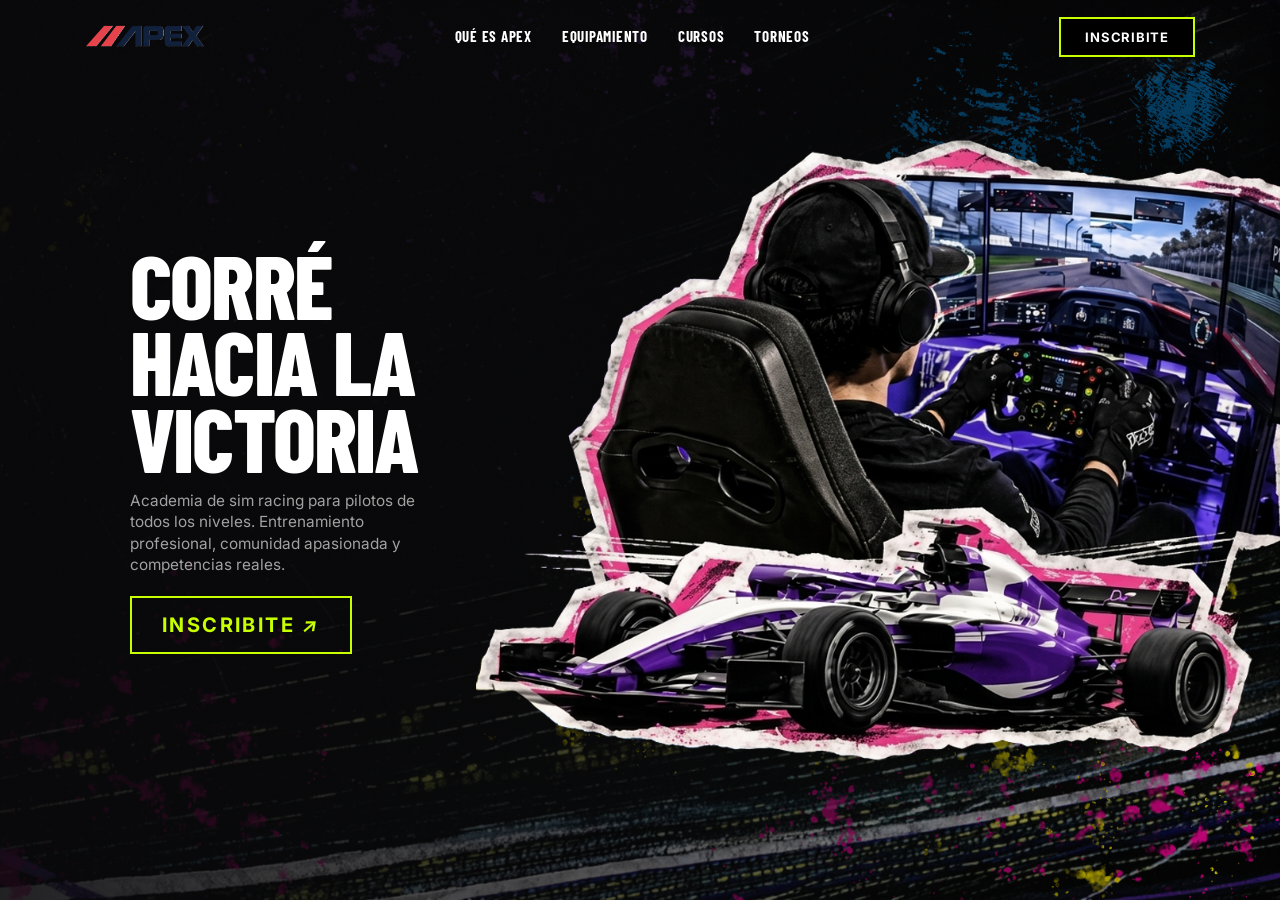
==== index.html @ 8664eaf8 "Update index.html" ====
<!DOCTYPE html>
<html lang="es">
<head>
  <meta charset="UTF-8">
  <meta name="viewport" content="width=device-width, initial-scale=1.0">
  <title>Simracing Academy — Apex</title>
  <link rel="stylesheet" href="styles.css">
  <link rel="preconnect" href="https://fonts.googleapis.com">
  <link rel="preconnect" href="https://fonts.gstatic.com" crossorigin>
  <link href="https://fonts.googleapis.com/css2?family=Anton&family=Barlow+Condensed:wght@800&family=Inter:wght@400;700&display=swap" rel="stylesheet">
  
  <script src="https://cdnjs.cloudflare.com/ajax/libs/gsap/3.12.2/gsap.min.js"></script>
</head>
<body>

  <nav class="navbar">
    <div class="logo"></div>
    <ul class="nav-links">
      <li><a href="#">QUÉ ES APEX</a></li>
      <li><a href="#">EQUIPAMIENTO</a></li>
      <li><a href="#">CURSOS</a></li>
      <li class="dropdown">
        <a href="#">TORNEOS</a>
        <ul class="dropdown-menu">
          <li><a href="#">F3 INTERNACIONAL</a></li>
          <li><a href="#">F3 NACIONAL</a></li>
          <li><a href="#">F3 ACADÉMICO</a></li>
        </ul>
      </li>
    </ul>
    <div class="cta">
      <a href="#">INSCRIBITE</a>
    </div>
  </nav>

  <section class="hero" id="hero-image">
    <div class="hero-bg"></div>
    <div class="hero-overlay"></div>

    <div class="hero-content">
      <div class="hero-text">
        <h1 class="hero-title">
          CORRÉ<br />
          HACIA LA<br />
          <span class="hero-title__accent">VICTORIA</span>
        </h1>

        <p class="hero-body">
          Academia de sim racing para pilotos de todos los niveles.
          Entrenamiento profesional, comunidad apasionada y competencias reales.
        </p>

        <a href="#" class="hero-cta"><b>INSCRIBITE </b><b><i>↗</i></b></a>
      </div>

      <img src="assets/imgfrentehero.png" alt="Piloto Sim Racing" class="hero-image-src">
    </div>
  </section>

  <script src="script.js"></script>
</body>
</html>
---- styles.css ----
/* ============================================================
   VARIABLES GLOBALES Y CONFIGURACIÓN
   ============================================================ */
:root {
  --brand-font: "Anton", sans-serif;
  --title-weight: 400;
  --title-letter: 0.02em;
  --title-size: 18vw; 
  --title-lh: 0.95;

  /* Colores del ecosistema */
  --clr-black: #09090b;
  --clr-white: #ffffff;
  --clr-lime: #C8FF00;
  --clr-lime-dim: rgba(200, 255, 0, 0.18);
  --clr-gray: rgba(255, 255, 255, 0.62);
  --c-swoosh: #111;
}

/* Reset de márgenes */
*, *::before, *::after { 
  box-sizing: border-box; 
  margin: 0; 
  padding: 0; 
}

html, body {
  width: 100%;
  height: 100%;
  background: var(--clr-black);
  color: var(--clr-white);
  font-family: 'Inter', sans-serif;
  overflow-x: hidden;
}
/* ============================================================
   NAVBAR
   ============================================================ */
.navbar {
  position: fixed;
  top: 0;
  width: 100%;
  display: flex;
  align-items: center;
  justify-content: space-between;
  padding: 20px 85px;
  transition: background-color 0.3s ease, padding 0.3s ease;
  background-color: transparent;
  z-index: 1000; 
}

.navbar.scrolled {
  background-color: rgba(9, 9, 11, 0.95);
  backdrop-filter: blur(10px);
  padding: 12px 85px;
  border-bottom: 1px solid rgba(255, 255, 255, 0.1);
}

.logo {
  display: inline-block;
  height: 32px;      
  width: 120px;      
  background-image: url("assets/logo.png"); 
  background-size: contain;    
  background-repeat: no-repeat; 
  background-position: center;    
}

.nav-links {
  list-style: none;
  display: flex;
  gap: 30px;
}

.nav-links a {
  text-decoration: none;
  color: var(--clr-white); /* Corregido: antes negro sobre negro */
  font-weight: 700;
  font-family: 'Barlow Condensed', sans-serif;
  letter-spacing: 0.05em;
  font-size: 15px;
  transition: color 0.3s ease;
}

.nav-links a:hover {
  color: var(--clr-lime);
}

/* ============================================================
   DROPDOWN (Corregido y alineado)
   ============================================================ */

/* 1. Le avisamos al contenedor padre que es el punto de referencia */
.nav-links li.dropdown {
  position: relative;
}

.dropdown-menu {
  display: none;
  position: absolute;
  /* Se despliega justo donde termina el texto del padre */
  top: 100%; 
  /* Lo alineamos al borde izquierdo de la palabra TORNEOS */
  left: 0;   
  background-color: #0f0f12;
  border: 1px solid rgba(255, 255, 255, 0.1);
  list-style: none;
  padding: 10px 0;
  min-width: 170px;
  z-index: 1100;
  
  /* ESPACIO DE SEGURIDAD (Invisible): 
     Agrega un pequeño margen arriba para que el mouse pueda pasar 
     del botón al menú sin que se detecte un "hueco vacío" y se cierre. */
  margin-top: 5px; 
}

/* Evita que se cierre el menú si hay un espacio de pixeles entre el Nav y el Dropdown */
.dropdown-menu::before {
  content: "";
  position: absolute;
  top: -10px;
  left: 0;
  width: 100%;
  height: 10px;
  background: transparent;
}

.dropdown:hover .dropdown-menu {
  display: block;
}

.dropdown-menu li {
  padding: 8px 20px;
  text-align: left; /* Asegura que los textos del submenú se alineen a la izquierda */
}

.dropdown-menu a {
  color: var(--clr-gray);
  font-size: 14px;
  display: block; /* Hace que todo el renglón sea clicleable con el mouse */
  width: 100%;
}

.dropdown-menu a:hover {
  color: var(--clr-lime);
}

/* Botón Inscripción */
.cta a {
  background-color: black;
  color: var(--clr-white);
  padding: 10px 24px;
  border: 2px solid var(--clr-lime);
  text-decoration: none;
  font-weight: 700;
  font-size: 13px;
  letter-spacing: 0.06em;
  transition: background-color 0.3s, color 0.3s;
}

.cta a:hover {
  background-color: var(--clr-lime);
  color: #000;
  box-shadow: 0 0 15px var(--clr-lime);
}

/* ============================================================
   HERO SECTION
   ============================================================ */
.hero {
  position: relative;
  min-height: 100vh;
  display: flex;
  align-items: center;
  overflow: hidden;
  z-index: 10;
}

.hero-bg {
  position: absolute;
  inset: 0;
  z-index: 0;
  background-image: url("assets/fondoheroconhueco.png");
  background-size: cover;          
  background-position: center right; 
}

.hero-overlay {
  position: absolute;
  inset: 0;
  z-index: 1;
  background: linear-gradient(
    100deg,
    rgba(9, 9, 11, 0.95) 0%,    
    rgba(9, 9, 11, 0.70) 50%,   
    rgba(9, 9, 11, 0.20) 100%   
  );
}

.hero-content {
  position: relative;
  z-index: 2;
  width: 100%;
  max-width: 1440px;
  margin: 0 auto;
  padding: 0 130px;
  display: flex;          
  align-items: center;   
  justify-content: space-between; 
  gap: 50px;
}

.hero-text {
  flex: 1;
  max-width: 680px; 
}

.hero-title {
  font-family: 'Barlow Condensed', sans-serif;
  font-weight: 800;
  font-size: clamp(55px, 7vw, 150px);
  line-height: 0.85;       
  letter-spacing: -0.02em; 
  text-transform: uppercase;
  color: var(--clr-white);
  margin-bottom: 15px;
}

.hero-body {
  font-size: clamp(15px, 1.2vw, 18px);
  font-weight: 400;
  line-height: 1.4;
  color: var(--clr-gray);
  max-width: 480px;
  margin-bottom: 20px;
}

.hero-cta {
  display: inline-block;
  background: transparent;
  color: var(--clr-lime);
  border: 2px solid var(--clr-lime);
  font-size: 20px;
  font-weight: 700;
  letter-spacing: 0.12em;
  text-transform: uppercase;
  text-decoration: none;
  padding: 15px 30px;
  transition: all 0.25s ease;
}

.hero-cta:hover {
  background: var(--clr-lime);
  color: #09090b;
  transform: translateY(-2px);
  box-shadow: 0 0 20px rgba(200, 255, 0, 0.4);
}

.hero-image-src {
  width: 900px;
  max-width: 100%;
  height: auto;     
  object-fit: contain;
  flex-shrink: 0;
}

/* Responsivo rápido */
@media (max-width: 992px) {
  .hero-content {
    flex-direction: column;
    text-align: center;
    padding: 120px 40px 60px 40px;
  }
  .hero-image-src {
    max-width: 80%;
    width: 400px;
  }
  .hero-body {
    margin: 0 auto 40px auto;
  }
  .navbar {
    padding: 20px 40px;
  }
  .navbar.scrolled {
    padding: 12px 40px;
  }
}
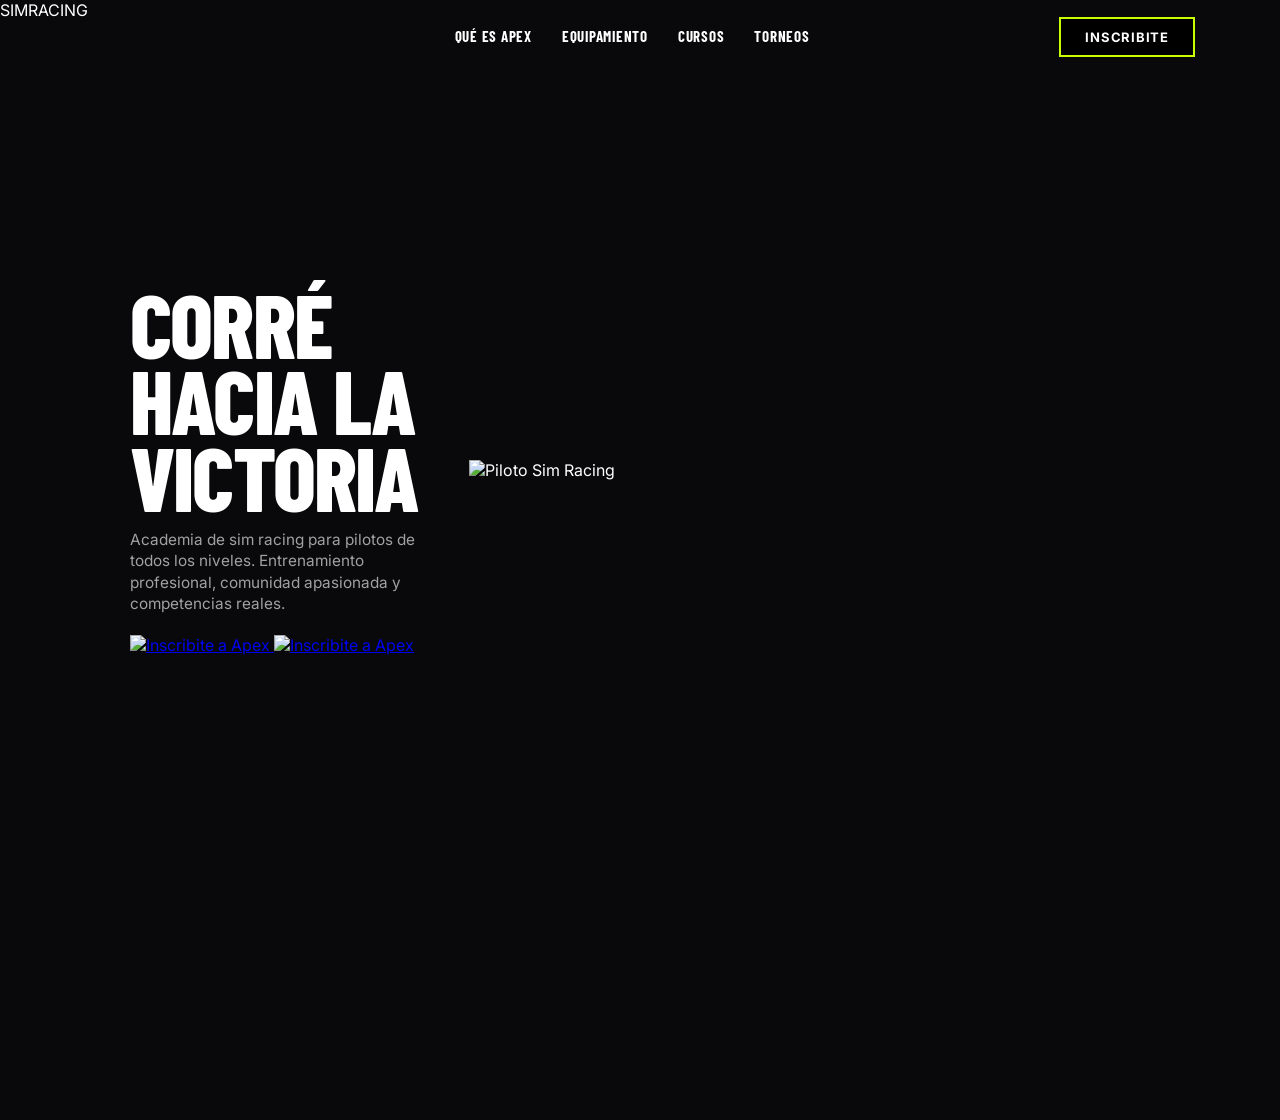
==== commit a456f850: "Update index.html secciones: - hero - about: quiénes somos - frase separador - mapa de simulador" ====
--- a/index.html
+++ b/index.html
@@ -12,6 +12,11 @@
   <script src="https://cdnjs.cloudflare.com/ajax/libs/gsap/3.12.2/gsap.min.js"></script>
 </head>
 <body>
+
+  <div id="transition-mask">
+    <div id="mask-title">SIMRACING</div>
+    <div class="mask-swoosh"></div>
+  </div>
 
   <nav class="navbar">
     <div class="logo"></div>
@@ -39,23 +44,99 @@
 
     <div class="hero-content">
       <div class="hero-text">
-        <h1 class="hero-title">
-          CORRÉ<br />
-          HACIA LA<br />
-          <span class="hero-title__accent">VICTORIA</span>
-        </h1>
+  <h1 class="hero-title">
+    CORRÉ<br />
+    HACIA LA<br />
+    <span class="hero-title__accent">VICTORIA</span>
+  </h1>
 
-        <p class="hero-body">
-          Academia de sim racing para pilotos de todos los niveles.
-          Entrenamiento profesional, comunidad apasionada y competencias reales.
-        </p>
+  <p class="hero-body">
+    Academia de sim racing para pilotos de todos los niveles.
+    Entrenamiento profesional, comunidad apasionada y competencias reales.
+  </p>
 
-        <a href="#" class="hero-cta"><b>INSCRIBITE </b><b><i>↗</i></b></a>
+  <a href="#" class="hero-cta-imagen">
+    <img src="assets/boton1.png" alt="Inscribite a Apex" class="img-base">
+    <img src="assets/botonhover1.png" alt="Inscribite a Apex" class="img-hover">
+  </a>
+</div>
+
+      <img src="assets/figurahero1.png" alt="Piloto Sim Racing" class="hero-image-src">
+    </div>
+  </section>
+
+<section class="about" id="quienes-somos">
+    <div class="about-bg"></div>
+    
+    <div class="about-content">
+      <img src="assets/img2daseccion.png" alt="¿Quiénes Somos? - Almeida Racing" class="about-image">
+    </div>
+  </section>
+
+<section class="phrase-separator">
+    <div class="separator-bg"></div>
+    
+    <div class="separator-content">
+      <h2 class="separator-text">
+        DEJÁ TODO EN PISTA.<br />
+        CONVERTITE EN <span id="changing-word" class="word-accent">PROFESIONAL</span>
+      </h2>
+    </div>
+  </section>
+
+
+<section class="simulator-map" id="mapa-simulador">
+    <div class="map-container">
+      <img src="assets/bg4sintexto.png" alt="Fondo Simuladores Pro" class="map-bg">
+
+      <div class="map-panel-left">
+        <div class="map-features">
+          
+          <div class="feature-item" id="feature-1">
+            <img src="assets/boton1seccion4.png" alt="Pantalla Oled" class="img-neutral">
+            <img src="assets/botonblanco1seccion4.png" alt="Pantalla Oled Activo" class="img-active">
+          </div>
+
+          <div class="feature-item" id="feature-2">
+            <img src="assets/boton2seccion4.png" alt="Asiento reclinable" class="img-neutral">
+            <img src="assets/botonblanco2seccion4.png" alt="Asiento reclinable Activo" class="img-active">
+          </div>
+
+          <div class="feature-item" id="feature-3">
+            <img src="assets/boton3seccion4.png" alt="Manubrio customizable" class="img-neutral">
+            <img src="assets/botonblanco3seccion4.png" alt="Manubrio customizable Activo" class="img-active">
+          </div>
+
+          <div class="feature-item" id="feature-4">
+            <img src="assets/boton4seccion4.png" alt="Simulador de movimiento" class="img-neutral">
+            <img src="assets/botonblanco4seccion4.png" alt="Simulador de movimiento Activo" class="img-active">
+          </div>
+
+        </div>
       </div>
 
-      <img src="assets/imgfrentehero.png" alt="Piloto Sim Racing" class="hero-image-src">
+      <div class="map-panel-right">
+        
+        <button class="circle-trigger" data-target="1" style="top: 25%; left: 60.5%;">
+          <img src="assets/botonhover1seccion4.png" alt="Punto de interés Pantalla">
+        </button>
+
+        <button class="circle-trigger" data-target="2" style="top: 60%; left: 86.5%;">
+          <img src="assets/botonhover2seccion4.png" alt="Punto de interés Asiento">
+        </button>
+
+        <button class="circle-trigger" data-target="3" style="top: 37%; left: 72.5%;">
+          <img src="assets/botonhover3seccion4.png" alt="Punto de interés Manubrio">
+        </button>
+
+        <button class="circle-trigger" data-target="4" style="top: 65%; left: 60.5%;">
+          <img src="assets/botonhover4seccion4.png" alt="Punto de interés Movimiento">
+        </button>
+
+      </div>
     </div>
   </section>
+
 
   <script src="script.js"></script>
 </body>
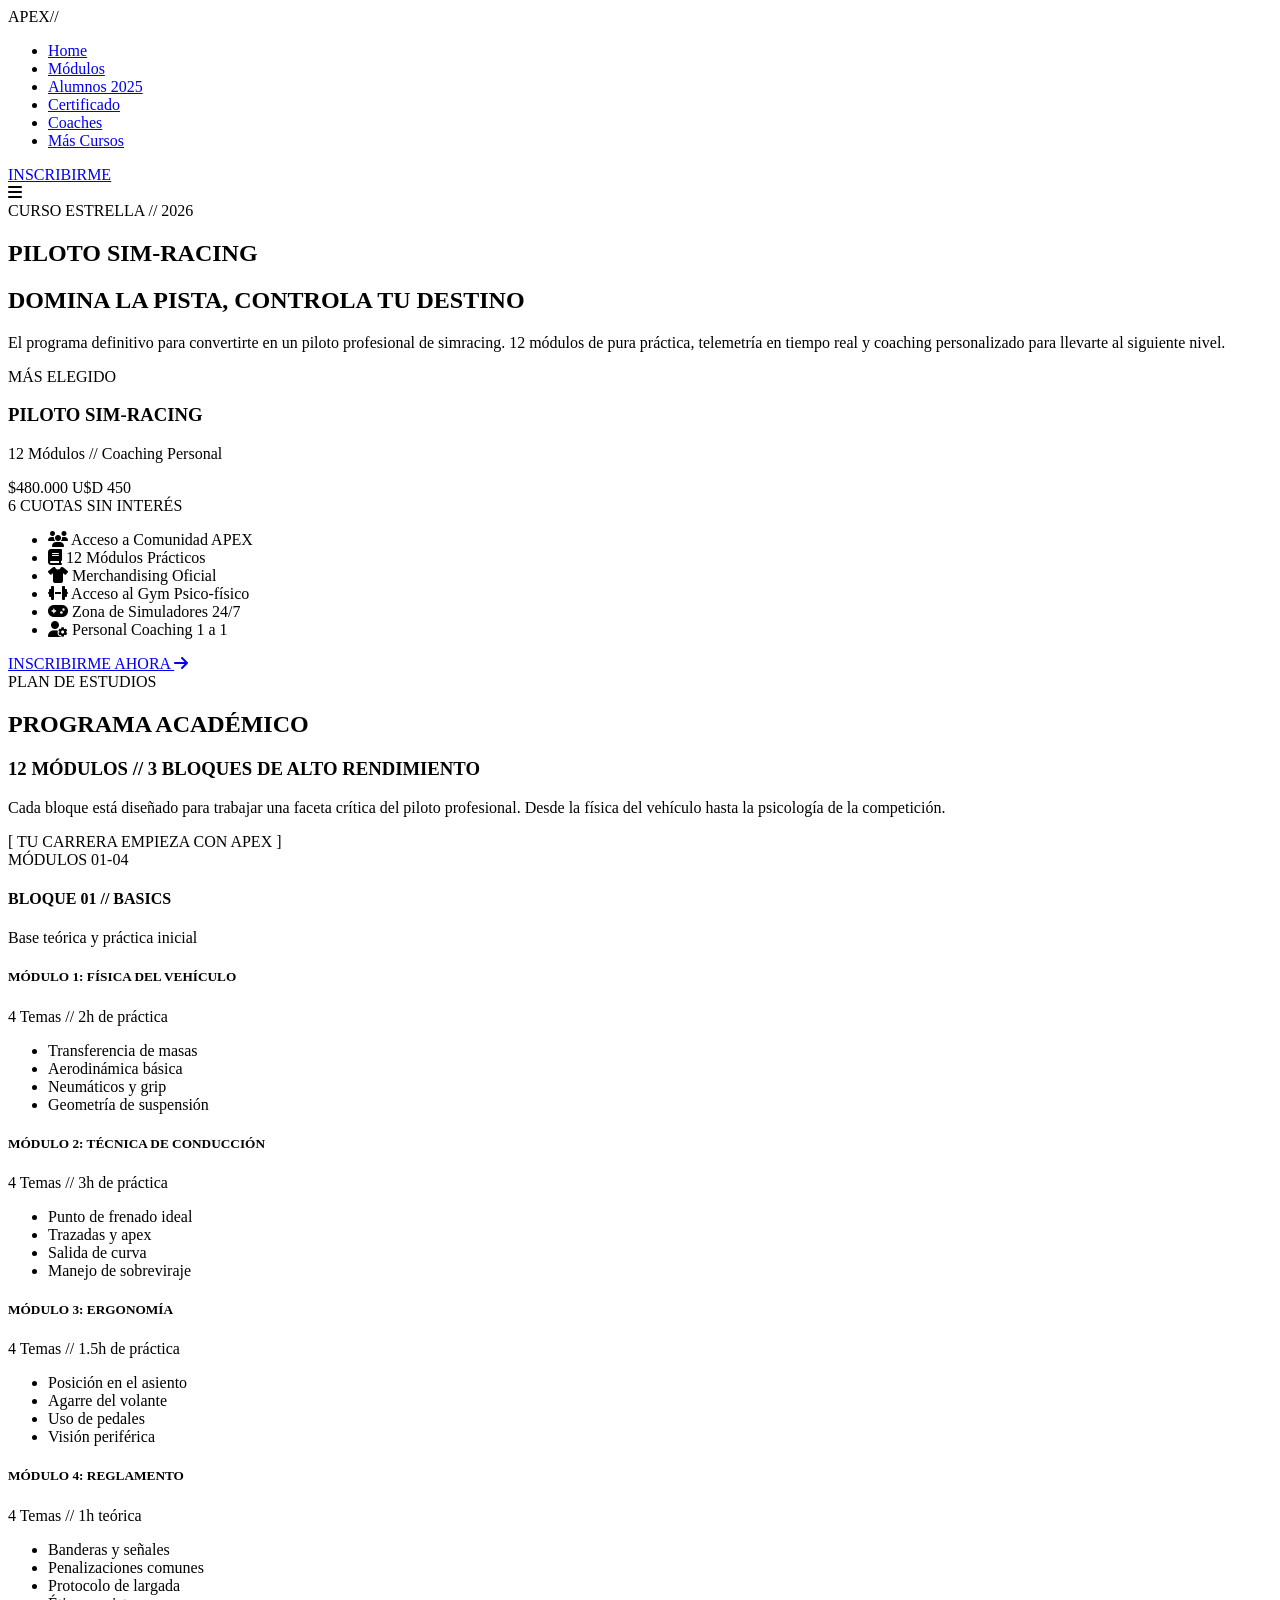
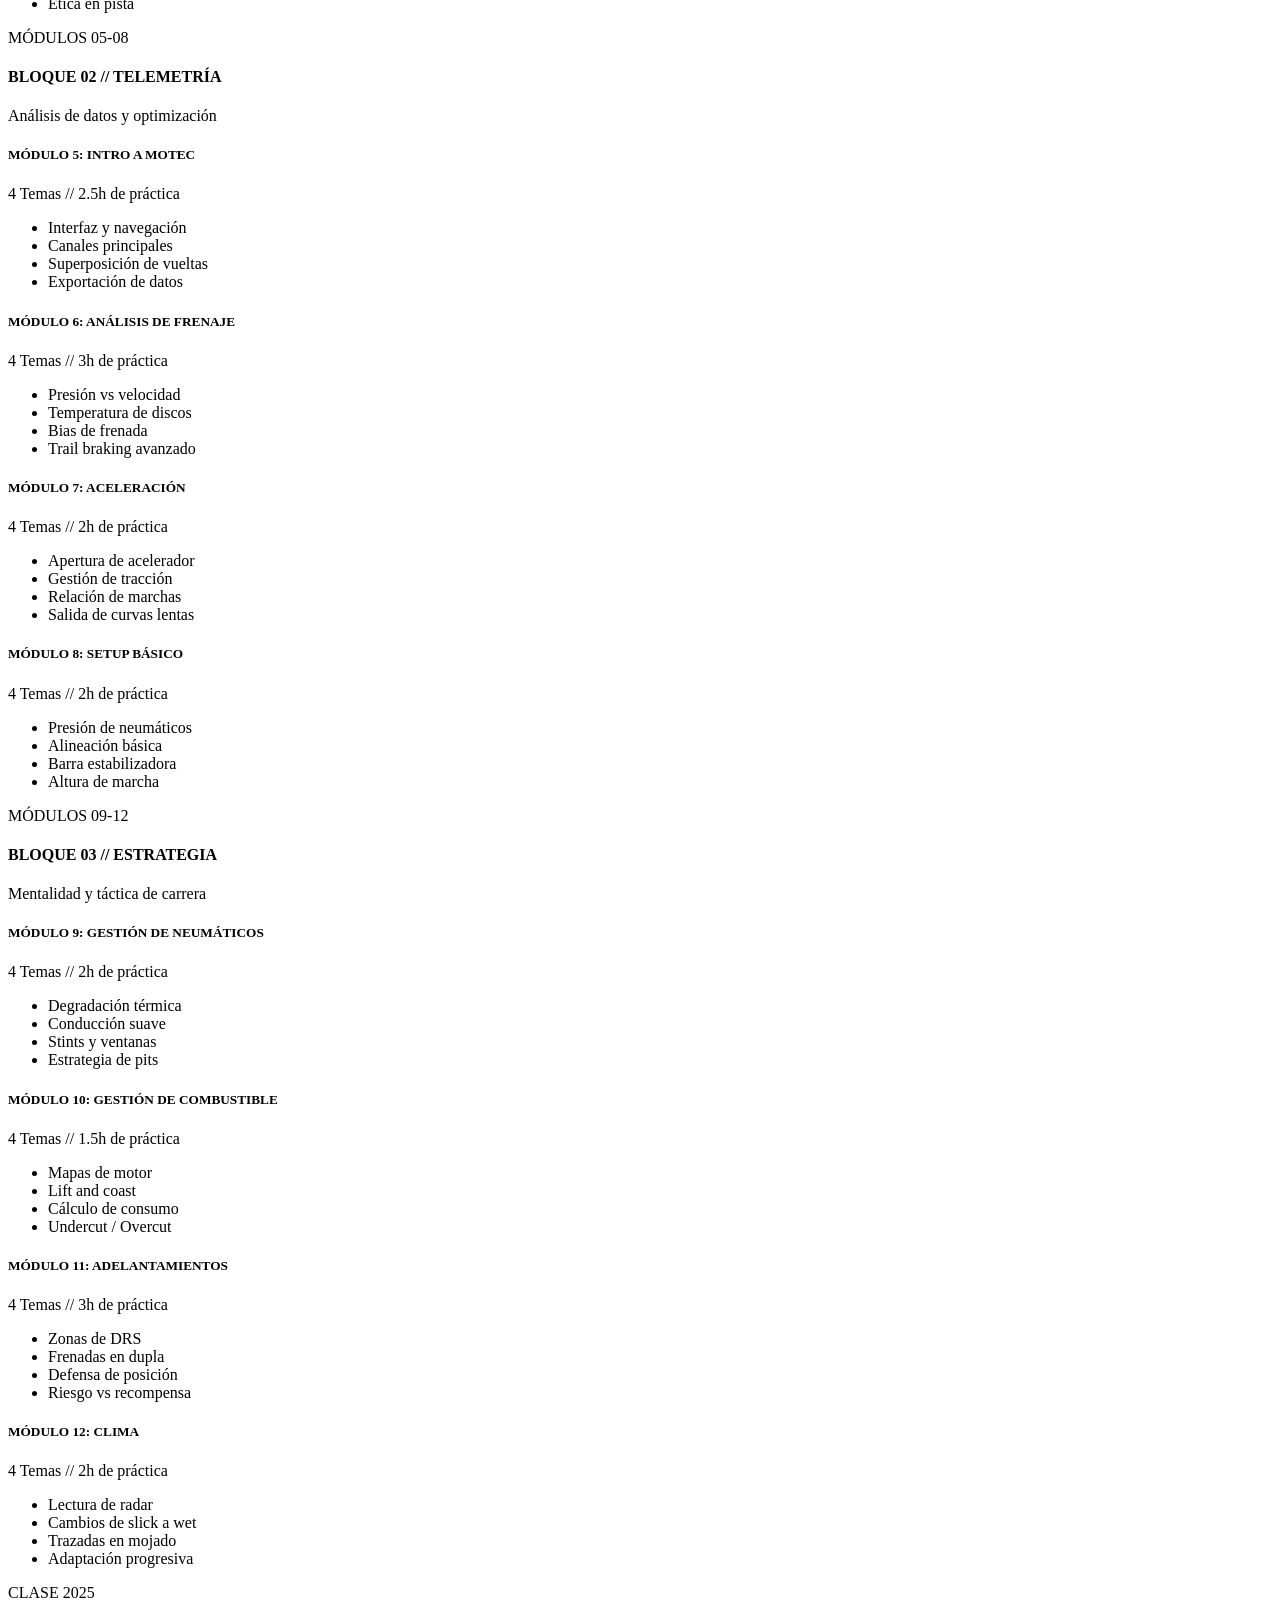
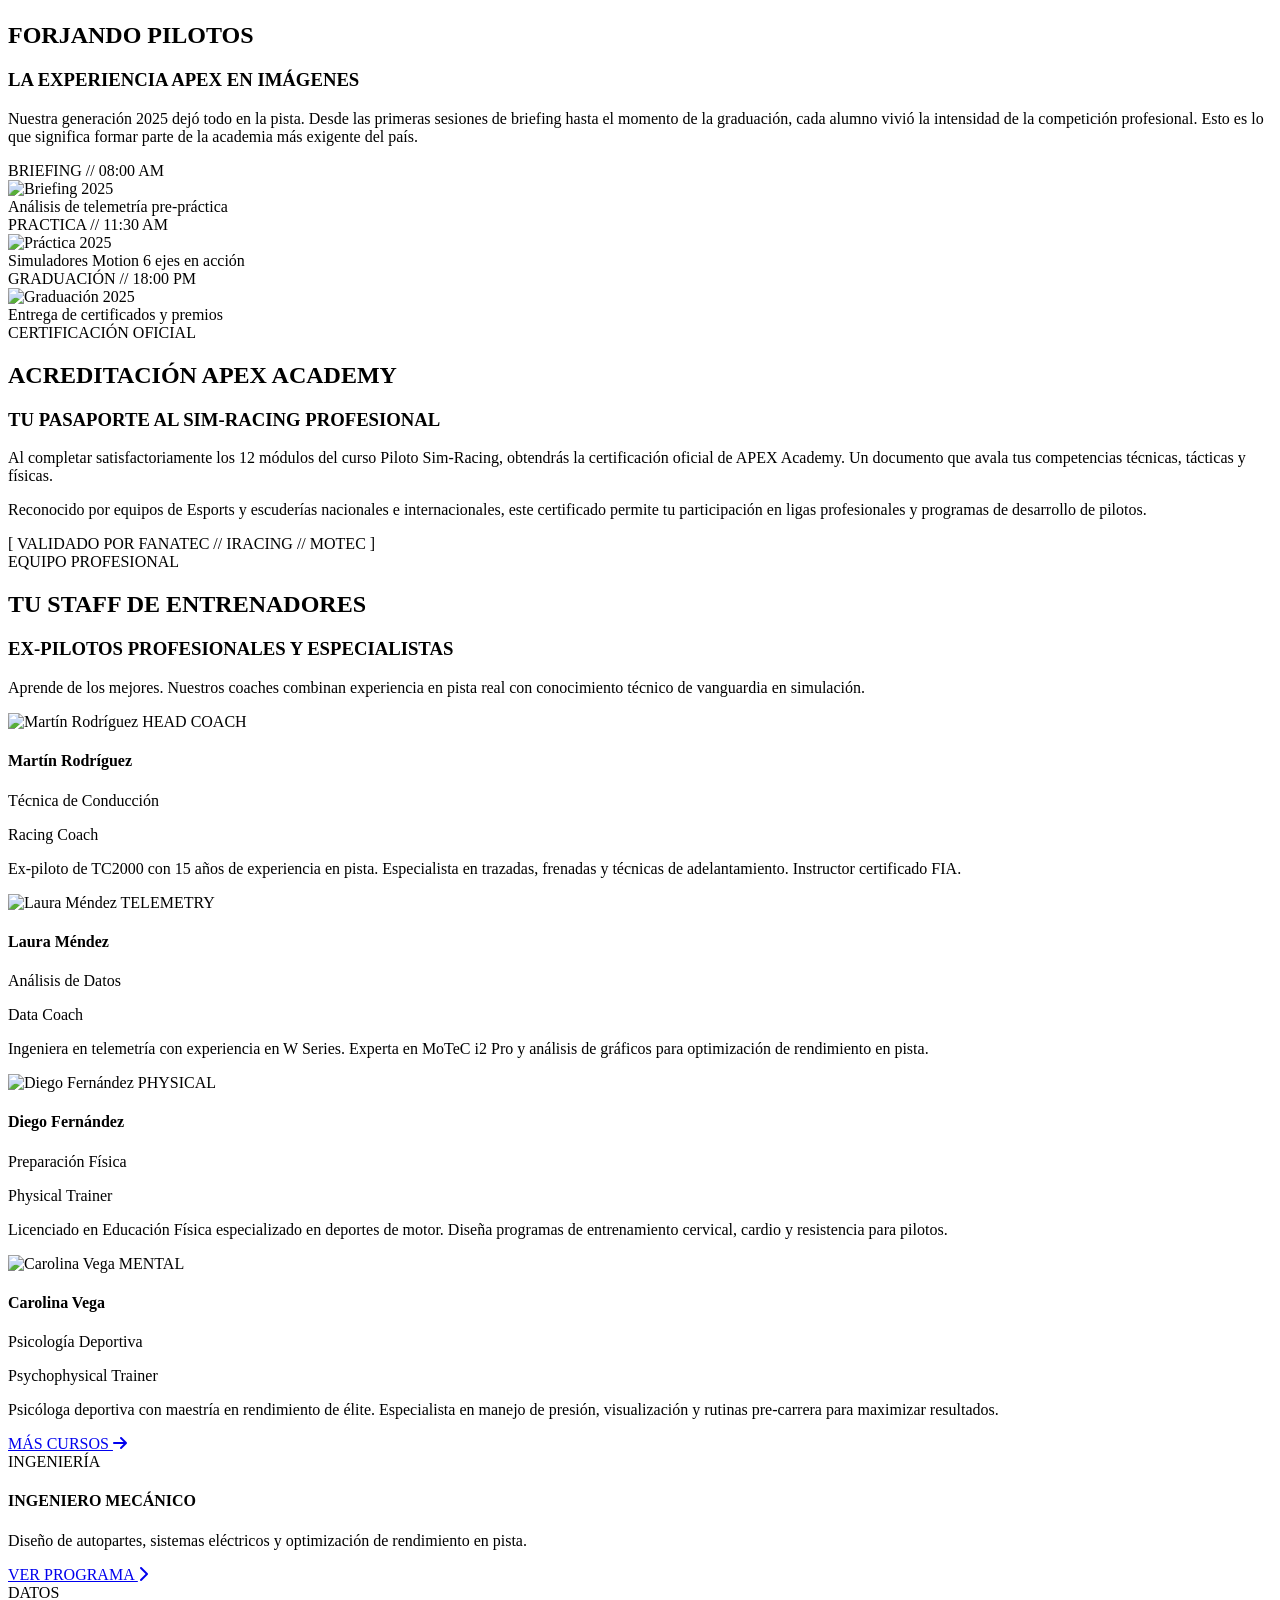
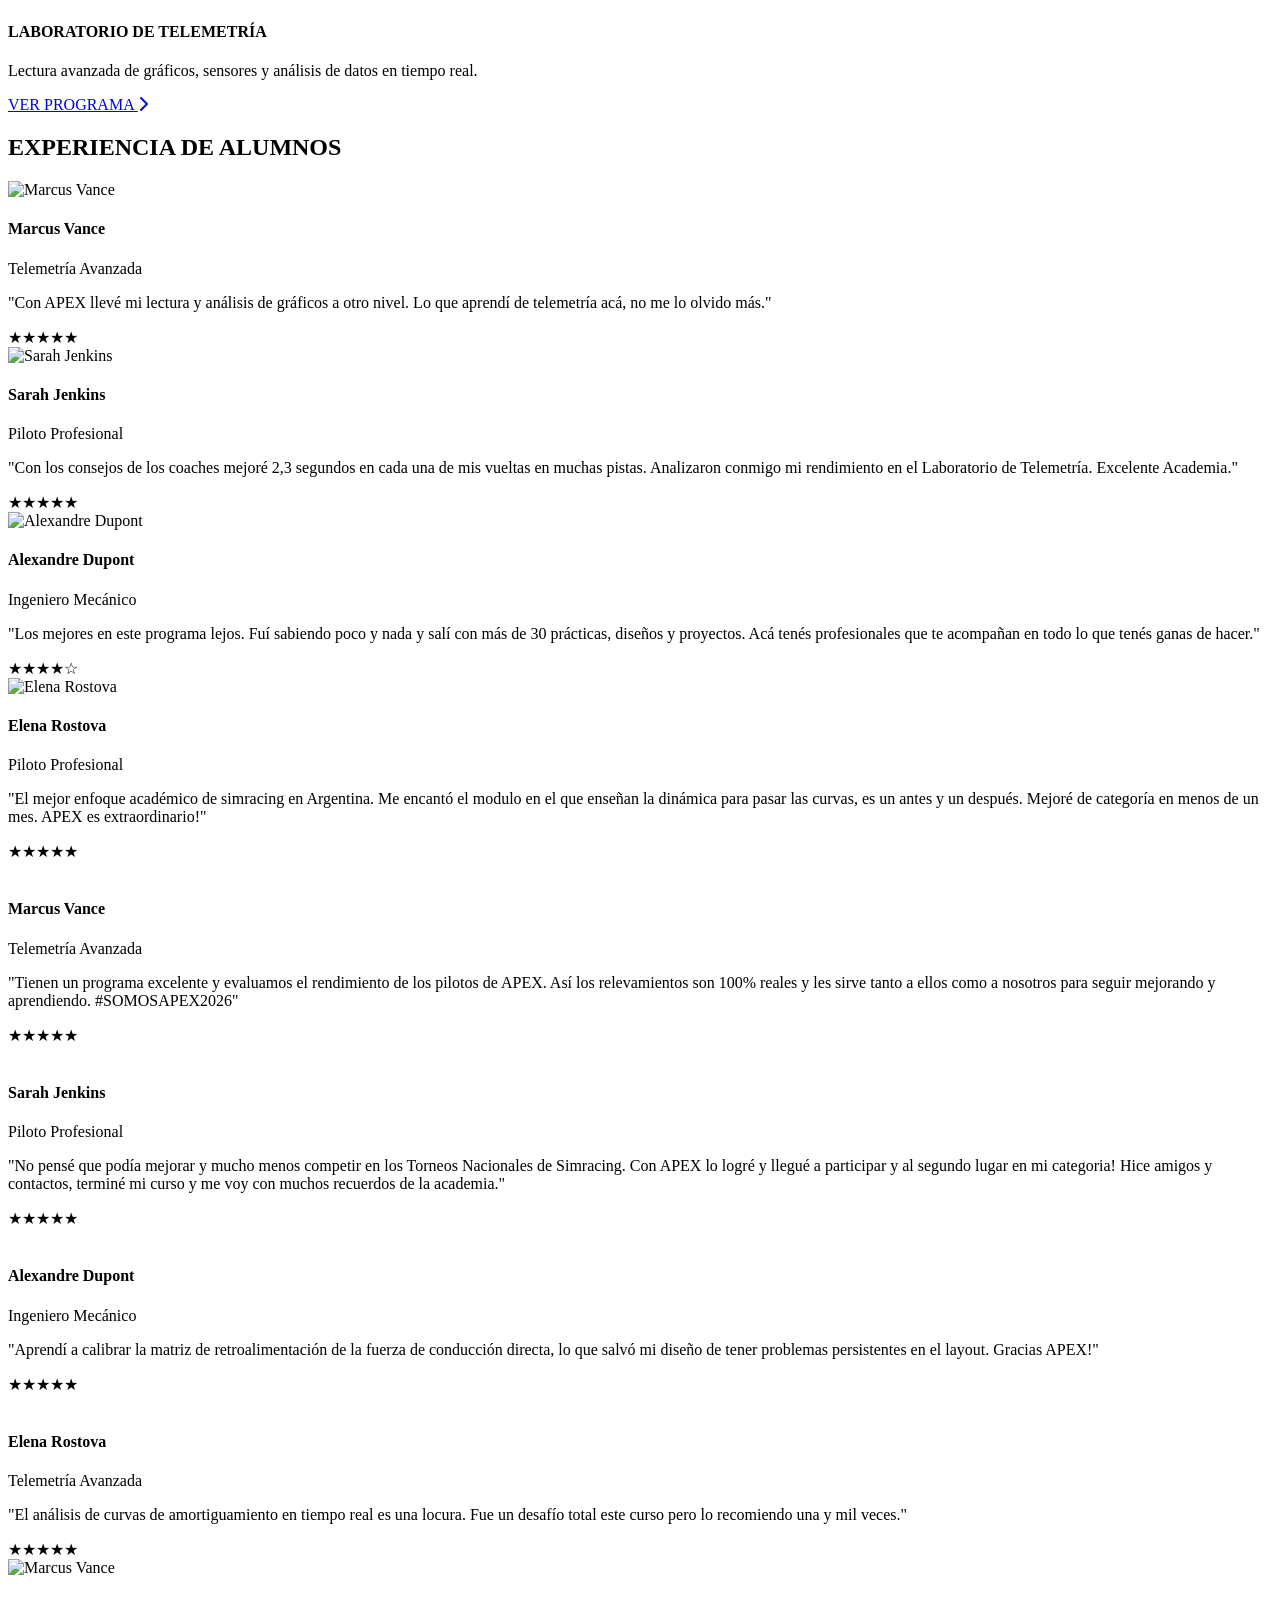
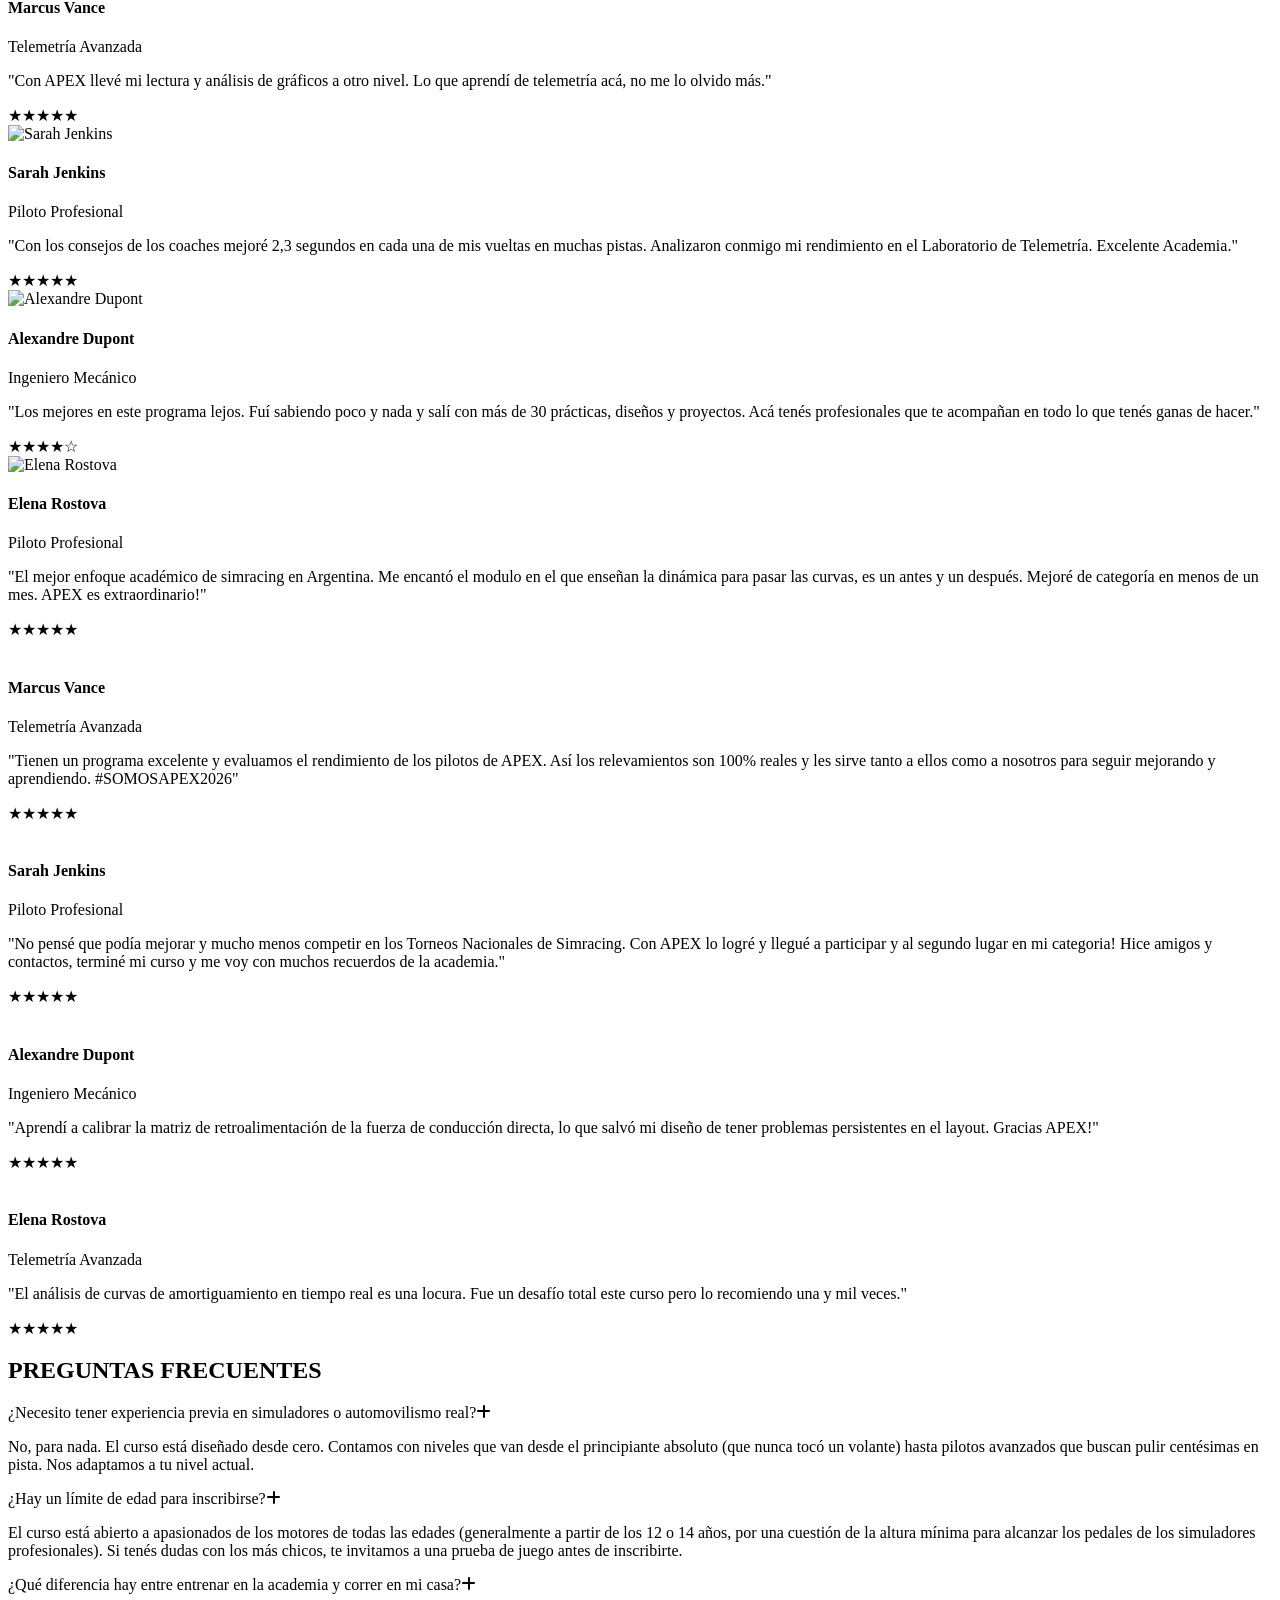
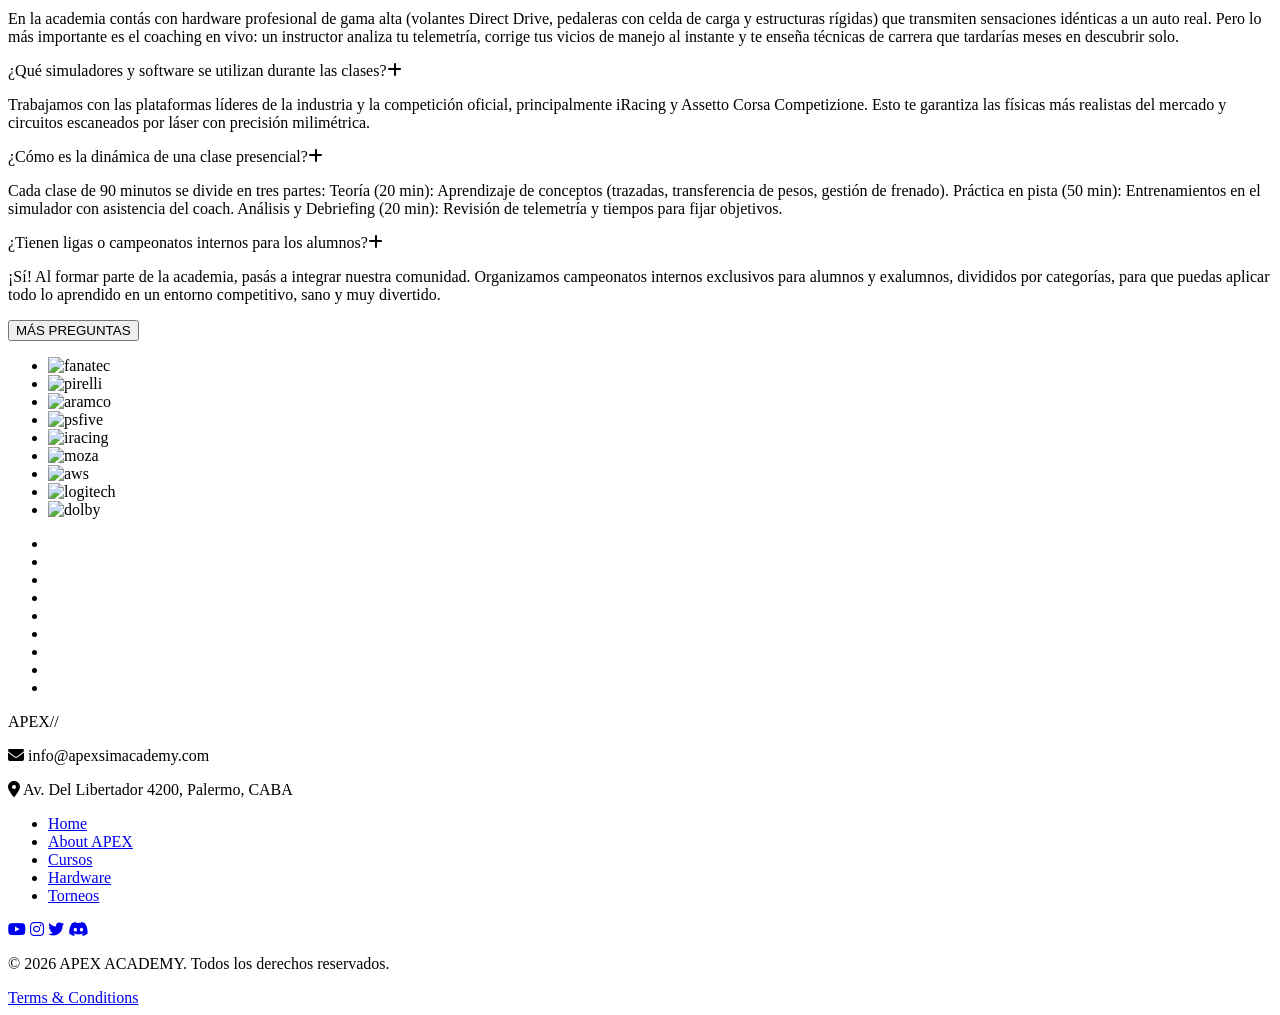
==== commit 8af1ae9e: "Create index.html" ====
--- a/index.html
+++ b/index.html
@@ -1,144 +1,568 @@
-<!DOCTYPE html>
-<html lang="es">
-<head>
-  <meta charset="UTF-8">
-  <meta name="viewport" content="width=device-width, initial-scale=1.0">
-  <title>Simracing Academy — Apex</title>
-  <link rel="stylesheet" href="styles.css">
-  <link rel="preconnect" href="https://fonts.googleapis.com">
-  <link rel="preconnect" href="https://fonts.gstatic.com" crossorigin>
-  <link href="https://fonts.googleapis.com/css2?family=Anton&family=Barlow+Condensed:wght@800&family=Inter:wght@400;700&display=swap" rel="stylesheet">
-  
-  <script src="https://cdnjs.cloudflare.com/ajax/libs/gsap/3.12.2/gsap.min.js"></script>
-</head>
-<body>
-
-  <div id="transition-mask">
-    <div id="mask-title">SIMRACING</div>
-    <div class="mask-swoosh"></div>
-  </div>
-
-  <nav class="navbar">
-    <div class="logo"></div>
-    <ul class="nav-links">
-      <li><a href="#">QUÉ ES APEX</a></li>
-      <li><a href="#">EQUIPAMIENTO</a></li>
-      <li><a href="#">CURSOS</a></li>
-      <li class="dropdown">
-        <a href="#">TORNEOS</a>
-        <ul class="dropdown-menu">
-          <li><a href="#">F3 INTERNACIONAL</a></li>
-          <li><a href="#">F3 NACIONAL</a></li>
-          <li><a href="#">F3 ACADÉMICO</a></li>
-        </ul>
-      </li>
-    </ul>
-    <div class="cta">
-      <a href="#">INSCRIBITE</a>
-    </div>
-  </nav>
-
-  <section class="hero" id="hero-image">
-    <div class="hero-bg"></div>
-    <div class="hero-overlay"></div>
-
-    <div class="hero-content">
-      <div class="hero-text">
-  <h1 class="hero-title">
-    CORRÉ<br />
-    HACIA LA<br />
-    <span class="hero-title__accent">VICTORIA</span>
-  </h1>
-
-  <p class="hero-body">
-    Academia de sim racing para pilotos de todos los niveles.
-    Entrenamiento profesional, comunidad apasionada y competencias reales.
-  </p>
-
-  <a href="#" class="hero-cta-imagen">
-    <img src="assets/boton1.png" alt="Inscribite a Apex" class="img-base">
-    <img src="assets/botonhover1.png" alt="Inscribite a Apex" class="img-hover">
-  </a>
-</div>
-
-      <img src="assets/figurahero1.png" alt="Piloto Sim Racing" class="hero-image-src">
-    </div>
-  </section>
-
-<section class="about" id="quienes-somos">
-    <div class="about-bg"></div>
-    
-    <div class="about-content">
-      <img src="assets/img2daseccion.png" alt="¿Quiénes Somos? - Almeida Racing" class="about-image">
-    </div>
-  </section>
-
-<section class="phrase-separator">
-    <div class="separator-bg"></div>
-    
-    <div class="separator-content">
-      <h2 class="separator-text">
-        DEJÁ TODO EN PISTA.<br />
-        CONVERTITE EN <span id="changing-word" class="word-accent">PROFESIONAL</span>
-      </h2>
-    </div>
-  </section>
-
-
-<section class="simulator-map" id="mapa-simulador">
-    <div class="map-container">
-      <img src="assets/bg4sintexto.png" alt="Fondo Simuladores Pro" class="map-bg">
-
-      <div class="map-panel-left">
-        <div class="map-features">
-          
-          <div class="feature-item" id="feature-1">
-            <img src="assets/boton1seccion4.png" alt="Pantalla Oled" class="img-neutral">
-            <img src="assets/botonblanco1seccion4.png" alt="Pantalla Oled Activo" class="img-active">
-          </div>
-
-          <div class="feature-item" id="feature-2">
-            <img src="assets/boton2seccion4.png" alt="Asiento reclinable" class="img-neutral">
-            <img src="assets/botonblanco2seccion4.png" alt="Asiento reclinable Activo" class="img-active">
-          </div>
-
-          <div class="feature-item" id="feature-3">
-            <img src="assets/boton3seccion4.png" alt="Manubrio customizable" class="img-neutral">
-            <img src="assets/botonblanco3seccion4.png" alt="Manubrio customizable Activo" class="img-active">
-          </div>
-
-          <div class="feature-item" id="feature-4">
-            <img src="assets/boton4seccion4.png" alt="Simulador de movimiento" class="img-neutral">
-            <img src="assets/botonblanco4seccion4.png" alt="Simulador de movimiento Activo" class="img-active">
-          </div>
-
-        </div>
-      </div>
-
-      <div class="map-panel-right">
-        
-        <button class="circle-trigger" data-target="1" style="top: 25%; left: 60.5%;">
-          <img src="assets/botonhover1seccion4.png" alt="Punto de interés Pantalla">
-        </button>
-
-        <button class="circle-trigger" data-target="2" style="top: 60%; left: 86.5%;">
-          <img src="assets/botonhover2seccion4.png" alt="Punto de interés Asiento">
-        </button>
-
-        <button class="circle-trigger" data-target="3" style="top: 37%; left: 72.5%;">
-          <img src="assets/botonhover3seccion4.png" alt="Punto de interés Manubrio">
-        </button>
-
-        <button class="circle-trigger" data-target="4" style="top: 65%; left: 60.5%;">
-          <img src="assets/botonhover4seccion4.png" alt="Punto de interés Movimiento">
-        </button>
-
-      </div>
-    </div>
-  </section>
-
-
-  <script src="script.js"></script>
-</body>
-</html>
-
+<!DOCTYPE html>
+<html lang="es">
+<head>
+    <meta charset="UTF-8">
+    <meta name="viewport" content="width=device-width, initial-scale=1.0">
+    <title>APEX // Piloto Sim-Racing Course</title>
+    <link rel="stylesheet" href="Style.css">
+    <link rel="stylesheet" href="https://cdnjs.cloudflare.com/ajax/libs/font-awesome/6.4.0/css/all.min.css">
+    <link href="https://fonts.googleapis.com/css2?family=Big+Shoulders+Display:wght@400;700;800;900&family=Inter:wght@300;400;500;600;700;800&display=swap" rel="stylesheet">
+</head>
+<body>
+
+<!-- =========================================
+     NAVBAR (Código intacto de anotaciones.txt)
+     ========================================= -->
+<nav class="navbar">
+    <div class="nav-logo">APEX<span>//</span></div>
+    <ul class="nav-links">
+        <li><a href="home3.html">Home</a></li>
+        <li><a href="#Módulos">Módulos</a></li>
+        <li><a href="#Alumnos 2025">Alumnos 2025</a></li>
+        <li><a href="#Certificado">Certificado</a></li>
+        <li><a href="#Coaches">Coaches</a></li>
+        <li><a href="#Más Cursos">Más Cursos</a></li>
+    </ul>
+    <a href="#courses" class="btn-unified">INSCRIBIRME</a>
+    <div class="menu-toggle"><i class="fas fa-bars"></i></div>
+</nav>
+
+<!-- =========================================
+     NUEVAS SECCIONES (index.html)
+     ========================================= -->
+
+<!-- SECTION 1: HERO DE DETALLE -->
+<section class="idx-hero-section">
+    <div class="idx-hero-container">
+        <div class="idx-hero-col-1">
+            <span class="idx-eyebrow">CURSO ESTRELLA // 2026</span>
+            <h1 class="idx-hero-title">PILOTO SIM-RACING</h1>
+            <h2 class="idx-hero-subtitle">DOMINA LA PISTA, CONTROLA TU DESTINO</h2>
+            <p class="idx-hero-paragraph">El programa definitivo para convertirte en un piloto profesional de simracing. 12 módulos de pura práctica, telemetría en tiempo real y coaching personalizado para llevarte al siguiente nivel.</p>
+        </div>
+        <div class="idx-hero-col-2">
+            <div class="idx-price-card">
+                <div class="idx-card-header">
+                    <span class="idx-card-tag">MÁS ELEGIDO</span>
+                    <h3 class="idx-card-title">PILOTO SIM-RACING</h3>
+                    <p class="idx-card-sub">12 Módulos // Coaching Personal</p>
+                </div>
+                <div class="idx-price-block">
+                    <span class="idx-price-main">$480.000</span>
+                    <span class="idx-price-usd">U$D 450</span>
+                    <div class="idx-installments">6 CUOTAS SIN INTERÉS</div>
+                </div>
+                <ul class="idx-features-list">
+                    <li class="idx-feature-item"><i class="fas fa-users"></i> Acceso a Comunidad APEX</li>
+                    <li class="idx-feature-item"><i class="fas fa-book"></i> 12 Módulos Prácticos</li>
+                    <li class="idx-feature-item"><i class="fas fa-tshirt"></i> Merchandising Oficial</li>
+                    <li class="idx-feature-item"><i class="fas fa-dumbbell"></i> Acceso al Gym Psico-físico</li>
+                    <li class="idx-feature-item"><i class="fas fa-gamepad"></i> Zona de Simuladores 24/7</li>
+                    <li class="idx-feature-item"><i class="fas fa-user-cog"></i> Personal Coaching 1 a 1</li>
+                </ul>
+                <a href="#" class="idx-cta-btn">INSCRIBIRME AHORA <i class="fas fa-arrow-right"></i></a>
+            </div>
+        </div>
+    </div>
+</section>
+
+<!-- SECTION 2: MODULOS DEL CURSO -->
+<section class="idx-modules-section">
+    <div class="idx-modules-header">
+        <span class="idx-sec-lvl-1">PLAN DE ESTUDIOS</span>
+        <h2 class="idx-sec-lvl-2">PROGRAMA ACADÉMICO</h2>
+        <h3 class="idx-sec-lvl-3">12 MÓDULOS // 3 BLOQUES DE ALTO RENDIMIENTO</h3>
+        <p class="idx-sec-lvl-4">Cada bloque está diseñado para trabajar una faceta crítica del piloto profesional. Desde la física del vehículo hasta la psicología de la competición.</p>
+        <span class="idx-sec-lvl-5">[ TU CARRERA EMPIEZA CON APEX ]</span>
+    </div>
+
+    <div class="idx-modules-grid">
+        <!-- CARD 1 -->
+        <div class="idx-module-card">
+            <span class="idx-card-lvl-5">MÓDULOS 01-04</span>
+            <h4 class="idx-card-lvl-1">BLOQUE 01 // BASICS</h4>
+            <p class="idx-card-lvl-2">Base teórica y práctica inicial</p>
+            
+            <div class="idx-module-block">
+                <h5 class="idx-card-lvl-3">MÓDULO 1: FÍSICA DEL VEHÍCULO</h5>
+                <p class="idx-card-lvl-6">4 Temas // 2h de práctica</p>
+                <ul class="idx-card-lvl-4">
+                    <li>Transferencia de masas</li>
+                    <li>Aerodinámica básica</li>
+                    <li>Neumáticos y grip</li>
+                    <li>Geometría de suspensión</li>
+                </ul>
+            </div>
+            <div class="idx-module-block">
+                <h5 class="idx-card-lvl-3">MÓDULO 2: TÉCNICA DE CONDUCCIÓN</h5>
+                <p class="idx-card-lvl-6">4 Temas // 3h de práctica</p>
+                <ul class="idx-card-lvl-4">
+                    <li>Punto de frenado ideal</li>
+                    <li>Trazadas y apex</li>
+                    <li>Salida de curva</li>
+                    <li>Manejo de sobreviraje</li>
+                </ul>
+            </div>
+            <div class="idx-module-block">
+                <h5 class="idx-card-lvl-3">MÓDULO 3: ERGONOMÍA</h5>
+                <p class="idx-card-lvl-6">4 Temas // 1.5h de práctica</p>
+                <ul class="idx-card-lvl-4">
+                    <li>Posición en el asiento</li>
+                    <li>Agarre del volante</li>
+                    <li>Uso de pedales</li>
+                    <li>Visión periférica</li>
+                </ul>
+            </div>
+            <div class="idx-module-block">
+                <h5 class="idx-card-lvl-3">MÓDULO 4: REGLAMENTO</h5>
+                <p class="idx-card-lvl-6">4 Temas // 1h teórica</p>
+                <ul class="idx-card-lvl-4">
+                    <li>Banderas y señales</li>
+                    <li>Penalizaciones comunes</li>
+                    <li>Protocolo de largada</li>
+                    <li>Ética en pista</li>
+                </ul>
+            </div>
+        </div>
+
+        <!-- CARD 2 -->
+        <div class="idx-module-card">
+            <span class="idx-card-lvl-5">MÓDULOS 05-08</span>
+            <h4 class="idx-card-lvl-1">BLOQUE 02 // TELEMETRÍA</h4>
+            <p class="idx-card-lvl-2">Análisis de datos y optimización</p>
+            
+            <div class="idx-module-block">
+                <h5 class="idx-card-lvl-3">MÓDULO 5: INTRO A MOTEC</h5>
+                <p class="idx-card-lvl-6">4 Temas // 2.5h de práctica</p>
+                <ul class="idx-card-lvl-4">
+                    <li>Interfaz y navegación</li>
+                    <li>Canales principales</li>
+                    <li>Superposición de vueltas</li>
+                    <li>Exportación de datos</li>
+                </ul>
+            </div>
+            <div class="idx-module-block">
+                <h5 class="idx-card-lvl-3">MÓDULO 6: ANÁLISIS DE FRENAJE</h5>
+                <p class="idx-card-lvl-6">4 Temas // 3h de práctica</p>
+                <ul class="idx-card-lvl-4">
+                    <li>Presión vs velocidad</li>
+                    <li>Temperatura de discos</li>
+                    <li>Bias de frenada</li>
+                    <li>Trail braking avanzado</li>
+                </ul>
+            </div>
+            <div class="idx-module-block">
+                <h5 class="idx-card-lvl-3">MÓDULO 7: ACELERACIÓN</h5>
+                <p class="idx-card-lvl-6">4 Temas // 2h de práctica</p>
+                <ul class="idx-card-lvl-4">
+                    <li>Apertura de acelerador</li>
+                    <li>Gestión de tracción</li>
+                    <li>Relación de marchas</li>
+                    <li>Salida de curvas lentas</li>
+                </ul>
+            </div>
+            <div class="idx-module-block">
+                <h5 class="idx-card-lvl-3">MÓDULO 8: SETUP BÁSICO</h5>
+                <p class="idx-card-lvl-6">4 Temas // 2h de práctica</p>
+                <ul class="idx-card-lvl-4">
+                    <li>Presión de neumáticos</li>
+                    <li>Alineación básica</li>
+                    <li>Barra estabilizadora</li>
+                    <li>Altura de marcha</li>
+                </ul>
+            </div>
+        </div>
+
+        <!-- CARD 3 -->
+        <div class="idx-module-card">
+            <span class="idx-card-lvl-5">MÓDULOS 09-12</span>
+            <h4 class="idx-card-lvl-1">BLOQUE 03 // ESTRATEGIA</h4>
+            <p class="idx-card-lvl-2">Mentalidad y táctica de carrera</p>
+            
+            <div class="idx-module-block">
+                <h5 class="idx-card-lvl-3">MÓDULO 9: GESTIÓN DE NEUMÁTICOS</h5>
+                <p class="idx-card-lvl-6">4 Temas // 2h de práctica</p>
+                <ul class="idx-card-lvl-4">
+                    <li>Degradación térmica</li>
+                    <li>Conducción suave</li>
+                    <li>Stints y ventanas</li>
+                    <li>Estrategia de pits</li>
+                </ul>
+            </div>
+            <div class="idx-module-block">
+                <h5 class="idx-card-lvl-3">MÓDULO 10: GESTIÓN DE COMBUSTIBLE</h5>
+                <p class="idx-card-lvl-6">4 Temas // 1.5h de práctica</p>
+                <ul class="idx-card-lvl-4">
+                    <li>Mapas de motor</li>
+                    <li>Lift and coast</li>
+                    <li>Cálculo de consumo</li>
+                    <li>Undercut / Overcut</li>
+                </ul>
+            </div>
+            <div class="idx-module-block">
+                <h5 class="idx-card-lvl-3">MÓDULO 11: ADELANTAMIENTOS</h5>
+                <p class="idx-card-lvl-6">4 Temas // 3h de práctica</p>
+                <ul class="idx-card-lvl-4">
+                    <li>Zonas de DRS</li>
+                    <li>Frenadas en dupla</li>
+                    <li>Defensa de posición</li>
+                    <li>Riesgo vs recompensa</li>
+                </ul>
+            </div>
+            <div class="idx-module-block">
+                <h5 class="idx-card-lvl-3">MÓDULO 12: CLIMA</h5>
+                <p class="idx-card-lvl-6">4 Temas // 2h de práctica</p>
+                <ul class="idx-card-lvl-4">
+                    <li>Lectura de radar</li>
+                    <li>Cambios de slick a wet</li>
+                    <li>Trazadas en mojado</li>
+                    <li>Adaptación progresiva</li>
+                </ul>
+            </div>
+        </div>
+</section>
+
+<!-- SECTION 3: ALUMNOS 2025 -->
+<section class="idx-alumni-section">
+    <div class="idx-alumni-grid">
+        <div class="idx-alumni-col-1">
+            <span class="idx-eyebrow">CLASE 2025</span>
+            <h2 class="idx-alumni-title">FORJANDO PILOTOS</h2>
+            <h3 class="idx-alumni-subtitle">LA EXPERIENCIA APEX EN IMÁGENES</h3>
+            <p class="idx-alumni-paragraph">Nuestra generación 2025 dejó todo en la pista. Desde las primeras sesiones de briefing hasta el momento de la graduación, cada alumno vivió la intensidad de la competición profesional. Esto es lo que significa formar parte de la academia más exigente del país.</p>
+        </div>
+        <div class="idx-alumni-col-2">
+            <div class="idx-alumni-images">
+                <div class="idx-img-wrapper">
+                    <div class="idx-img-overlay-top">BRIEFING // 08:00 AM</div>
+                    <img src="assets/firstpic.png" alt="Briefing 2025">
+                    <div class="idx-img-overlay-bottom">Análisis de telemetría pre-práctica</div>
+                </div>
+                <div class="idx-img-wrapper">
+                    <div class="idx-img-overlay-top">PRACTICA // 11:30 AM</div>
+                    <img src="assets/secondpic.png" alt="Práctica 2025">
+                    <div class="idx-img-overlay-bottom">Simuladores Motion 6 ejes en acción</div>
+                </div>
+                <div class="idx-img-wrapper">
+                    <div class="idx-img-overlay-top">GRADUACIÓN // 18:00 PM</div>
+                    <img src="assets/thirdpic.png" alt="Graduación 2025">
+                    <div class="idx-img-overlay-bottom">Entrega de certificados y premios</div>
+                </div>
+            </div>
+        </div>
+    </div>
+</section>
+
+<!-- SECTION 4: ACCREDITATION -->
+<section class="idx-accreditation-section">
+    <div class="idx-acc-container">
+        <span class="idx-acc-lvl-1">CERTIFICACIÓN OFICIAL</span>
+        <h2 class="idx-acc-lvl-2">ACREDITACIÓN APEX ACADEMY</h2>
+        <h3 class="idx-acc-lvl-3">TU PASAPORTE AL SIM-RACING PROFESIONAL</h3>
+        <p class="idx-acc-lvl-4">Al completar satisfactoriamente los 12 módulos del curso Piloto Sim-Racing, obtendrás la certificación oficial de APEX Academy. Un documento que avala tus competencias técnicas, tácticas y físicas.</p>
+        <p class="idx-acc-lvl-5">Reconocido por equipos de Esports y escuderías nacionales e internacionales, este certificado permite tu participación en ligas profesionales y programas de desarrollo de pilotos.</p>
+        <span class="idx-acc-lvl-6">[ VALIDADO POR FANATEC // IRACING // MOTEC ]</span>
+    </div>
+</section>
+
+<!-- SECTION 5: COACHES TEAM -->
+<section class="idx-coaches-section">
+    <div class="idx-coaches-header">
+        <span class="idx-eyebrow">EQUIPO PROFESIONAL</span>
+        <h2 class="idx-coaches-title">TU STAFF DE ENTRENADORES</h2>
+        <h3 class="idx-coaches-subtitle">EX-PILOTOS PROFESIONALES Y ESPECIALISTAS</h3>
+        <p class="idx-coaches-paragraph">Aprende de los mejores. Nuestros coaches combinan experiencia en pista real con conocimiento técnico de vanguardia en simulación.</p>
+    </div>
+    
+    <div class="idx-coaches-grid">
+        <!-- COACH 1 -->
+        <div class="idx-coach-card">
+            <div class="idx-coach-image-wrapper">
+                <img src="assets/coach_1.png" alt="Martín Rodríguez" class="idx-coach-image">
+                <span class="idx-coach-role-badge">HEAD COACH</span>
+            </div>
+            <div class="idx-coach-info">
+                <h4 class="idx-coach-name">Martín Rodríguez</h4>
+                <span class="idx-coach-specialty">Técnica de Conducción</span>
+                <p class="idx-coach-role">Racing Coach</p>
+                <p class="idx-coach-bio">Ex-piloto de TC2000 con 15 años de experiencia en pista. Especialista en trazadas, frenadas y técnicas de adelantamiento. Instructor certificado FIA.</p>
+            </div>
+        </div>
+
+        <!-- COACH 2 -->
+        <div class="idx-coach-card">
+            <div class="idx-coach-image-wrapper">
+                <img src="assets/coach_2.png" alt="Laura Méndez" class="idx-coach-image">
+                <span class="idx-coach-role-badge">TELEMETRY</span>
+            </div>
+            <div class="idx-coach-info">
+                <h4 class="idx-coach-name">Laura Méndez</h4>
+                <span class="idx-coach-specialty">Análisis de Datos</span>
+                <p class="idx-coach-role">Data Coach</p>
+                <p class="idx-coach-bio">Ingeniera en telemetría con experiencia en W Series. Experta en MoTeC i2 Pro y análisis de gráficos para optimización de rendimiento en pista.</p>
+            </div>
+        </div>
+
+        <!-- COACH 3 -->
+        <div class="idx-coach-card">
+            <div class="idx-coach-image-wrapper">
+                <img src="assets/coach_3.png" alt="Diego Fernández" class="idx-coach-image">
+                <span class="idx-coach-role-badge">PHYSICAL</span>
+            </div>
+            <div class="idx-coach-info">
+                <h4 class="idx-coach-name">Diego Fernández</h4>
+                <span class="idx-coach-specialty">Preparación Física</span>
+                <p class="idx-coach-role">Physical Trainer</p>
+                <p class="idx-coach-bio">Licenciado en Educación Física especializado en deportes de motor. Diseña programas de entrenamiento cervical, cardio y resistencia para pilotos.</p>
+            </div>
+        </div>
+
+        <!-- COACH 4 -->
+        <div class="idx-coach-card">
+            <div class="idx-coach-image-wrapper">
+                <img src="assets/coach_4.png" alt="Carolina Vega" class="idx-coach-image">
+                <span class="idx-coach-role-badge">MENTAL</span>
+            </div>
+            <div class="idx-coach-info">
+                <h4 class="idx-coach-name">Carolina Vega</h4>
+                <span class="idx-coach-specialty">Psicología Deportiva</span>
+                <p class="idx-coach-role">Psychophysical Trainer</p>
+                <p class="idx-coach-bio">Psicóloga deportiva con maestría en rendimiento de élite. Especialista en manejo de presión, visualización y rutinas pre-carrera para maximizar resultados.</p>
+            </div>
+        </div>
+    </div>
+</section>
+
+<!-- SECTION 6: OTHER COURSES -->
+<section class="idx-other-section">
+    <div class="idx-other-grid">
+        <div class="idx-other-col-cta">
+            <a href="#" class="idx-other-cta-btn">MÁS CURSOS <i class="fas fa-arrow-right"></i></a>
+       </div>
+        <div class="idx-other-card">
+            <span class="idx-other-tag">INGENIERÍA</span>
+            <h4 class="idx-other-title">INGENIERO MECÁNICO</h4>
+            <p class="idx-other-text">Diseño de autopartes, sistemas eléctricos y optimización de rendimiento en pista.</p>
+            <a href="#" class="idx-other-link">VER PROGRAMA <i class="fas fa-chevron-right"></i></a>
+        </div>
+        <div class="idx-other-card">
+            <span class="idx-other-tag">DATOS</span>
+            <h4 class="idx-other-title">LABORATORIO DE TELEMETRÍA</h4>
+            <p class="idx-other-text">Lectura avanzada de gráficos, sensores y análisis de datos en tiempo real.</p>
+            <a href="#" class="idx-other-link">VER PROGRAMA <i class="fas fa-chevron-right"></i></a>
+        </div>
+    </div>
+</section>
+
+<!-- =========================================
+     REVIEW (Código intacto de anotaciones.txt)
+     ========================================= -->
+<section class="section reviews-section reveal">
+    <h2 class="title-massive text-white text-center">EXPERIENCIA DE ALUMNOS</h2>
+    <div class="reviews-marquee-container">
+        <div class="marquee-inner-track" id="review-marquee">
+            <div class="reviews__list">
+                <div class="review-card">
+                    <div class="user-meta">
+                        <img src="assets/user-1.jpg" alt="Marcus Vance">
+                        <div>
+                            <h4>Marcus Vance</h4>
+                            <span class="course-taken">Telemetría Avanzada</span>
+                        </div>
+                    </div>
+                    <p class="paragraph review-text">"Con APEX llevé mi lectura y análisis de gráficos a otro nivel. Lo que aprendí de telemetría acá, no me lo olvido más."</p>
+                    <div class="stars">★★★★★</div>
+                </div>
+                <div class="review-card">
+                    <div class="user-meta">
+                        <img src="assets/user-2.jpg" alt="Sarah Jenkins">
+                        <div>
+                            <h4>Sarah Jenkins</h4>
+                            <span class="course-taken">Piloto Profesional</span>
+                        </div>
+                    </div>
+                    <p class="paragraph review-text">"Con los consejos de los coaches mejoré 2,3 segundos en cada una de mis vueltas en muchas pistas. Analizaron conmigo mi rendimiento en el Laboratorio de Telemetría. Excelente Academia."</p>
+                    <div class="stars">★★★★★</div>
+                </div>
+                <div class="review-card">
+                    <div class="user-meta">
+                        <img src="assets/user-3.jpg" alt="Alexandre Dupont">
+                        <div>
+                            <h4>Alexandre Dupont</h4>
+                            <span class="course-taken">Ingeniero Mecánico</span>
+                        </div>
+                    </div>
+                    <p class="paragraph review-text">"Los mejores en este programa lejos. Fuí sabiendo poco y nada y salí con más de 30 prácticas, diseños y proyectos. Acá tenés profesionales que te acompañan en todo lo que tenés ganas de hacer."</p>
+                    <div class="stars">★★★★☆</div>
+                </div>
+                <div class="review-card">
+                    <div class="user-meta">
+                        <img src="assets/user-4.jpg" alt="Elena Rostova">
+                        <div>
+                            <h4>Elena Rostova</h4>
+                            <span class="course-taken">Piloto Profesional</span>
+                        </div>
+                    </div>
+                    <p class="paragraph review-text">"El mejor enfoque académico de simracing en Argentina. Me encantó el modulo en el que enseñan la dinámica para pasar las curvas, es un antes y un después. Mejoré de categoría en menos de un mes. APEX es extraordinario!"</p>
+                    <div class="stars">★★★★★</div>
+                </div>
+            </div>
+            <div class="reviews__list" aria-hidden="true">
+                <div class="review-card">
+                    <div class="user-meta">
+                        <img src="assets/user-1.jpg" alt="">
+                        <div>
+                            <h4>Marcus Vance</h4>
+                            <span class="course-taken">Telemetría Avanzada</span>
+                        </div>
+                    </div>
+                    <p class="paragraph review-text">"Tienen un programa excelente y evaluamos el rendimiento de los pilotos de APEX. Así los relevamientos son 100% reales y les sirve tanto a ellos como a nosotros para seguir mejorando y aprendiendo. #SOMOSAPEX2026"</p>
+                    <div class="stars">★★★★★</div>
+                </div>
+                <div class="review-card">
+                    <div class="user-meta">
+                        <img src="assets/user-2.jpg" alt="">
+                        <div>
+                            <h4>Sarah Jenkins</h4>
+                            <span class="course-taken">Piloto Profesional</span>
+                        </div>
+                    </div>
+                    <p class="paragraph review-text">"No pensé que podía mejorar y mucho menos competir en los Torneos Nacionales de Simracing. Con APEX lo logré y llegué a participar y al segundo lugar en mi categoria! Hice amigos y contactos, terminé mi curso y me voy con muchos recuerdos de la academia."</p>
+                    <div class="stars">★★★★★</div>
+                </div>
+                <div class="review-card">
+                    <div class="user-meta">
+                        <img src="assets/user-3.jpg" alt="">
+                        <div>
+                            <h4>Alexandre Dupont</h4>
+                            <span class="course-taken">Ingeniero Mecánico</span>
+                        </div>
+                    </div>
+                    <p class="paragraph review-text">"Aprendí a calibrar la matriz de retroalimentación de la fuerza de conducción directa, lo que salvó mi diseño de tener problemas persistentes en el layout. Gracias APEX!"</p>
+                    <div class="stars">★★★★★</div>
+                </div>
+                <div class="review-card">
+                    <div class="user-meta">
+                        <img src="assets/user-4.jpg" alt="">
+                        <div>
+                            <h4>Elena Rostova</h4>
+                            <span class="course-taken">Telemetría Avanzada</span>
+                        </div>
+                    </div>
+                    <p class="paragraph review-text">"El análisis de curvas de amortiguamiento en tiempo real es una locura. Fue un desafío total este curso pero lo recomiendo una y mil veces."</p>
+                    <div class="stars">★★★★★</div>
+                </div>
+            </div>
+        </div>
+    </div>
+</section>
+
+<!-- =========================================
+     FAQ (Código intacto de anotaciones.txt)
+     ========================================= -->
+<section class="section faq-section reveal">
+    <h2 class="title-massive text-black text-center">PREGUNTAS FRECUENTES</h2>
+    <div class="faq-accordion-container">
+        <div class="faq-box">
+            <div class="faq-trigger">¿Necesito tener experiencia previa en simuladores o automovilismo real?<i class="fas fa-plus"></i></div>
+            <div class="faq-content"><p>No, para nada. El curso está diseñado desde cero. Contamos con niveles que van desde el principiante absoluto (que nunca tocó un volante) hasta pilotos avanzados que buscan pulir centésimas en pista. Nos adaptamos a tu nivel actual.</p></div>
+        </div>
+        <div class="faq-box">
+            <div class="faq-trigger">¿Hay un límite de edad para inscribirse?<i class="fas fa-plus"></i></div>
+            <div class="faq-content"><p>El curso está abierto a apasionados de los motores de todas las edades (generalmente a partir de los 12 o 14 años, por una cuestión de la altura mínima para alcanzar los pedales de los simuladores profesionales). Si tenés dudas con los más chicos, te invitamos a una prueba de juego antes de inscribirte.</p></div>
+        </div>
+        <div class="faq-box">
+            <div class="faq-trigger">¿Qué diferencia hay entre entrenar en la academia y correr en mi casa?<i class="fas fa-plus"></i></div>
+            <div class="faq-content"><p>En la academia contás con hardware profesional de gama alta (volantes Direct Drive, pedaleras con celda de carga y estructuras rígidas) que transmiten sensaciones idénticas a un auto real. Pero lo más importante es el coaching en vivo: un instructor analiza tu telemetría, corrige tus vicios de manejo al instante y te enseña técnicas de carrera que tardarías meses en descubrir solo.</p></div>
+        </div>
+        <div class="faq-box extra-faq">
+            <div class="faq-trigger">¿Qué simuladores y software se utilizan durante las clases?<i class="fas fa-plus"></i></div>
+            <div class="faq-content"><p>Trabajamos con las plataformas líderes de la industria y la competición oficial, principalmente iRacing y Assetto Corsa Competizione. Esto te garantiza las físicas más realistas del mercado y circuitos escaneados por láser con precisión milimétrica.</p></div>
+        </div>
+        <div class="faq-box extra-faq">
+            <div class="faq-trigger">¿Cómo es la dinámica de una clase presencial?<i class="fas fa-plus"></i></div>
+            <div class="faq-content"><p>Cada clase de 90 minutos se divide en tres partes:
+
+Teoría (20 min): Aprendizaje de conceptos (trazadas, transferencia de pesos, gestión de frenado).
+
+Práctica en pista (50 min): Entrenamientos en el simulador con asistencia del coach.
+
+Análisis y Debriefing (20 min): Revisión de telemetría y tiempos para fijar objetivos.</p></div>
+        </div>
+        <div class="faq-box extra-faq">
+            <div class="faq-trigger">¿Tienen ligas o campeonatos internos para los alumnos?<i class="fas fa-plus"></i></div>
+            <div class="faq-content"><p>¡Sí! Al formar parte de la academia, pasás a integrar nuestra comunidad. Organizamos campeonatos internos exclusivos para alumnos y exalumnos, divididos por categorías, para que puedas aplicar todo lo aprendido en un entorno competitivo, sano y muy divertido.</p></div>
+        </div>
+    </div>
+    <div class="text-center margin-top">
+        <button id="btn-load-faq" class="btn-unified">MÁS PREGUNTAS</button>
+    </div>
+</section>
+
+<!-- =========================================
+     SPONSOR (Código intacto de anotaciones.txt)
+     ========================================= -->
+<section class="section brands-section reveal">
+    <div class="brands__viewport">
+        <div class="brands__track">
+            <ul class="brands__list">
+                <li class="brands__item"><img class="brands__logo" src="assets/fanatec.svg" alt="fanatec"></li>
+                <li class="brands__item"><img class="brands__logo" src="assets/pirelli.svg" alt="pirelli"></li>
+                <li class="brands__item"><img class="brands__logo" src="assets/aramco.svg" alt="aramco"></li>
+                <li class="brands__item"><img class="brands__logo" src="assets/psfive.svg" alt="psfive"></li>
+                <li class="brands__item"><img class="brands__logo" src="assets/iracing.svg" alt="iracing"></li>
+                <li class="brands__item"><img class="brands__logo" src="assets/moza.svg" alt="moza"></li>
+                <li class="brands__item"><img class="brands__logo brands__logo--square" src="assets/aws.svg" alt="aws"></li>
+                <li class="brands__item"><img class="brands__logo" src="assets/logitech.svg" alt="logitech"></li>
+                <li class="brands__item"><img class="brands__logo" src="assets/dolby.svg" alt="dolby"></li>
+            </ul>
+            <ul class="brands__list" aria-hidden="true">
+                <li class="brands__item"><img class="brands__logo" src="assets/fanatec.svg" alt=""></li>
+                <li class="brands__item"><img class="brands__logo" src="assets/pirelli.svg" alt=""></li>
+                <li class="brands__item"><img class="brands__logo brands__logo--square" src="assets/aramco.svg" alt=""></li>
+                <li class="brands__item"><img class="brands__logo" src="assets/psfive.svg" alt=""></li>
+                <li class="brands__item"><img class="brands__logo" src="assets/iracing.svg" alt=""></li>
+                <li class="brands__item"><img class="brands__logo" src="assets/moza.svg" alt=""></li>
+                <li class="brands__item"><img class="brands__logo" src="assets/aws.svg" alt=""></li>
+                <li class="brands__item"><img class="brands__logo" src="assets/logitech.svg" alt=""></li>
+                <li class="brands__item"><img class="brands__logo" src="assets/dolby.svg" alt=""></li>
+            </ul>
+        </div>
+    </div>
+</section>
+
+<!-- =========================================
+     FOOTER (Código intacto de anotaciones.txt)
+     ========================================= -->
+<footer class="footer-root">
+    <div class="footer-wrapper">
+        <div class="footer-brand-block">
+            <div class="footer-logo">APEX<span>//</span></div>
+            <div class="footer-contact-info">
+                <p class="contact-item"><i class="fas fa-envelope"></i> info@apexsimacademy.com</p>
+                <p class="contact-item"><i class="fas fa-map-marker-alt"></i> Av. Del Libertador 4200, Palermo, CABA</p>
+            </div>
+        </div>
+        <ul class="footer-links">
+            <li><a href="#home">Home</a></li>
+            <li><a href="#about">About APEX</a></li>
+            <li><a href="#courses">Cursos</a></li>
+            <li><a href="#equipment">Hardware</a></li>
+            <li><a href="#tournaments">Torneos</a></li>
+        </ul>
+        <div class="footer-socials">
+            <a href="#" class="btn-unified social-ico"><i class="fab fa-youtube"></i></a>
+            <a href="#" class="btn-unified social-ico"><i class="fab fa-instagram"></i></a>
+            <a href="#" class="btn-unified social-ico"><i class="fab fa-twitter"></i></a>
+            <a href="#" class="btn-unified social-ico"><i class="fab fa-discord"></i></a>
+        </div>
+    </div>
+    <div class="footer-legal">
+        <p class="legal-copy">&copy; 2026 APEX ACADEMY. Todos los derechos reservados.</p>
+        <a href="terms.html" class="legal-link">Terms &amp; Conditions</a>
+    </div>
+</footer>
+
+<script src="script.js"></script>
+</body>
+</html>
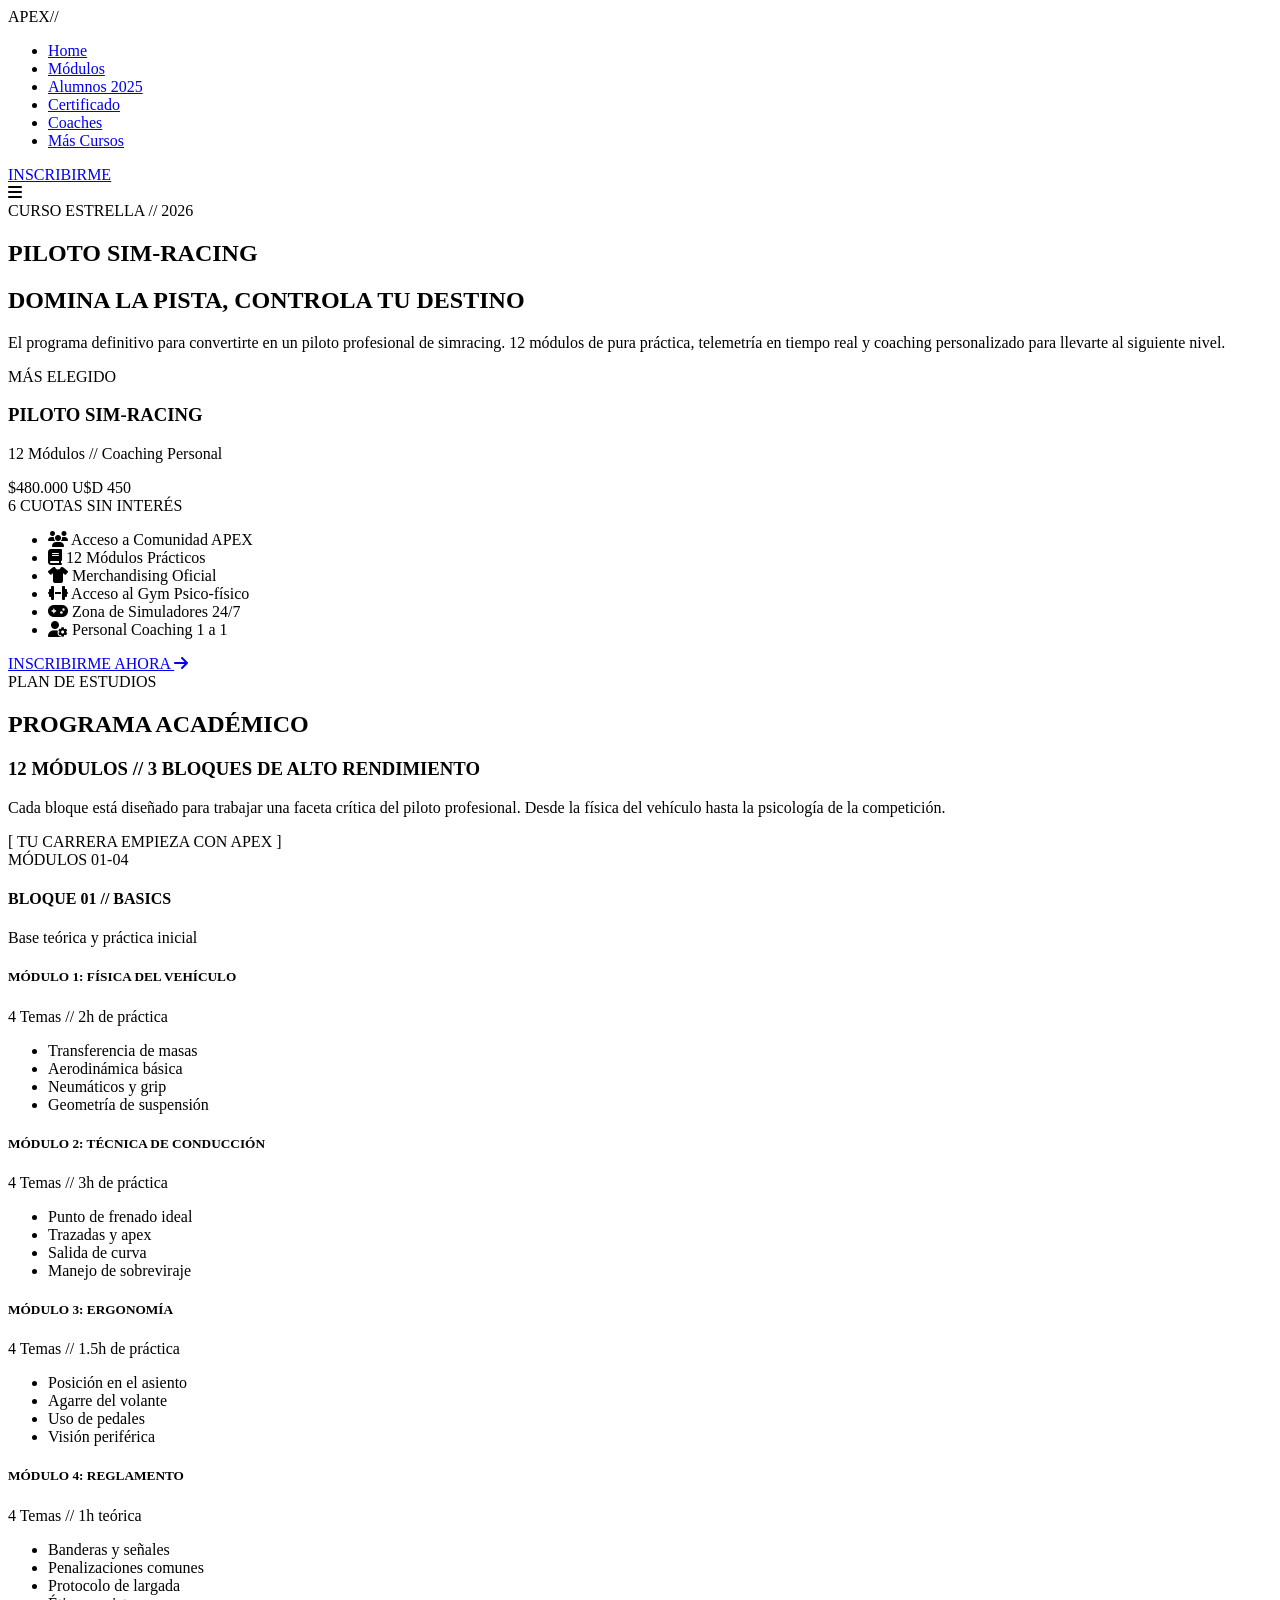
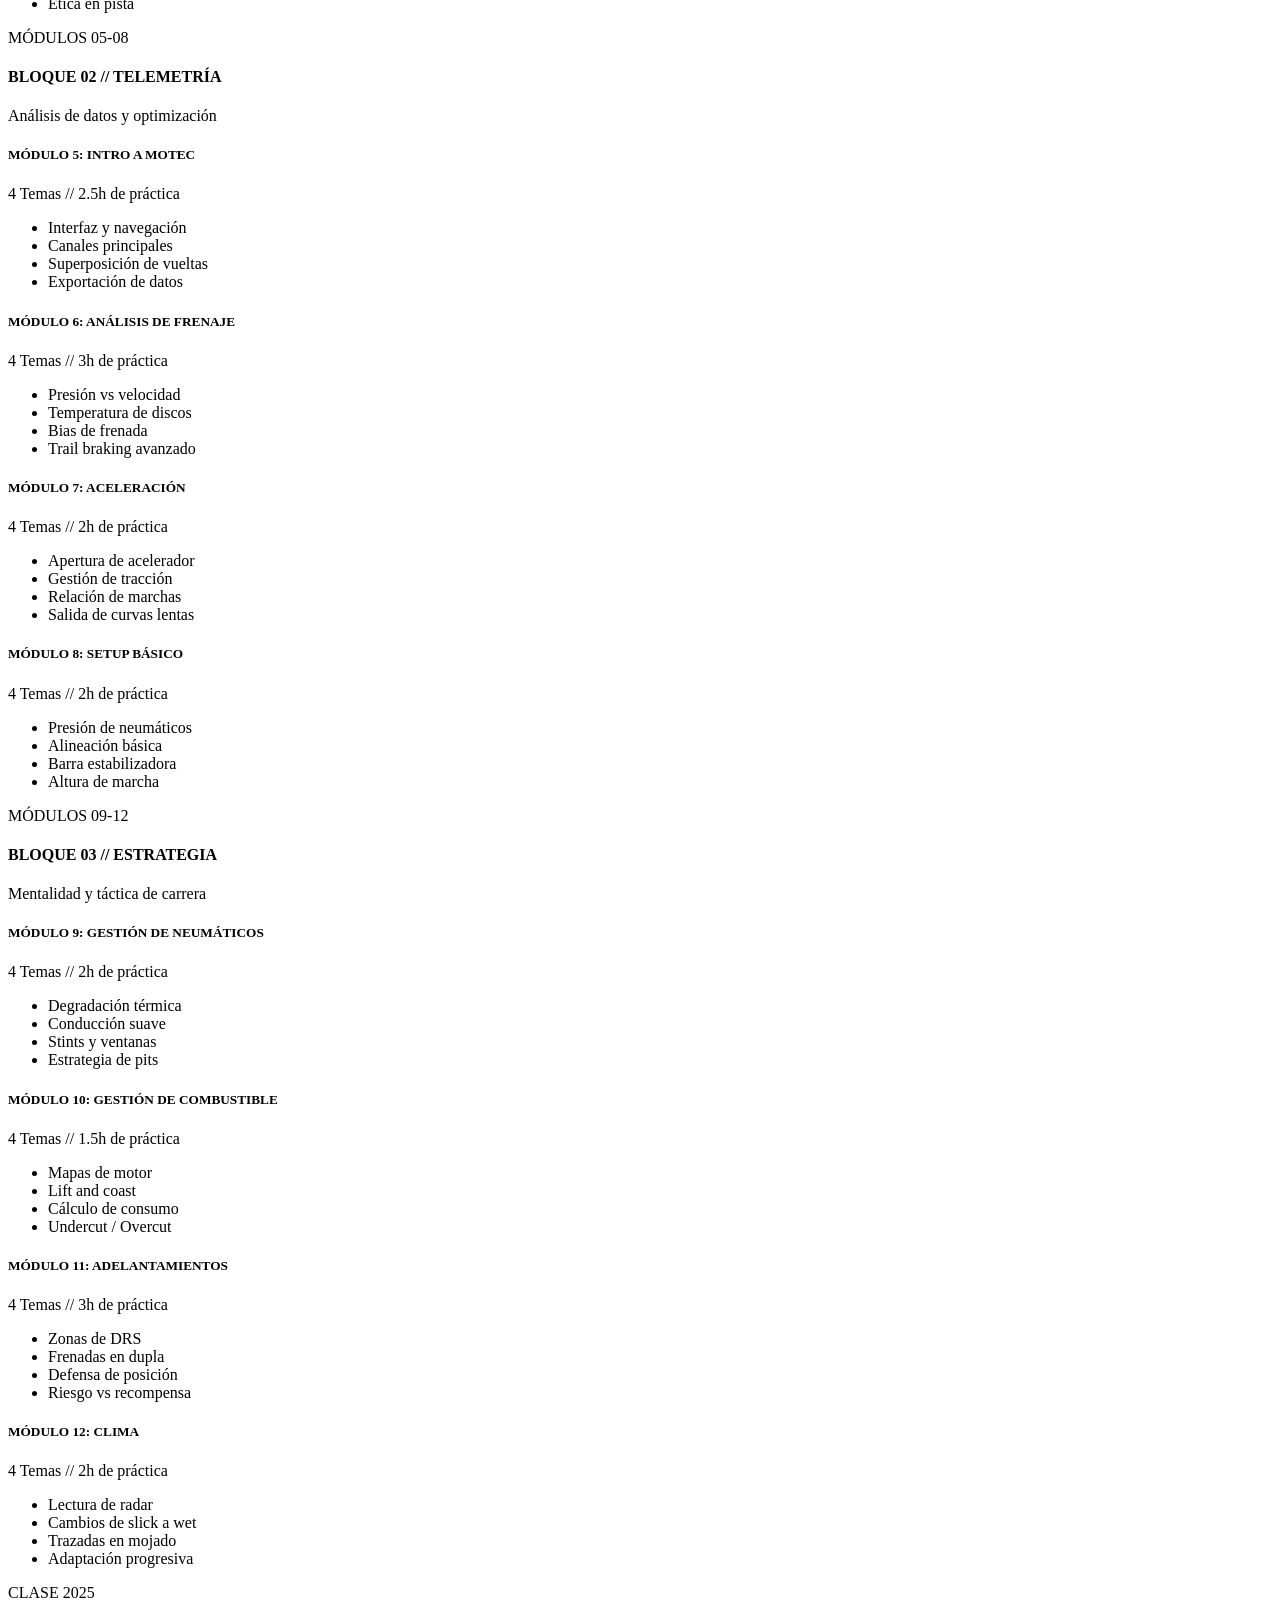
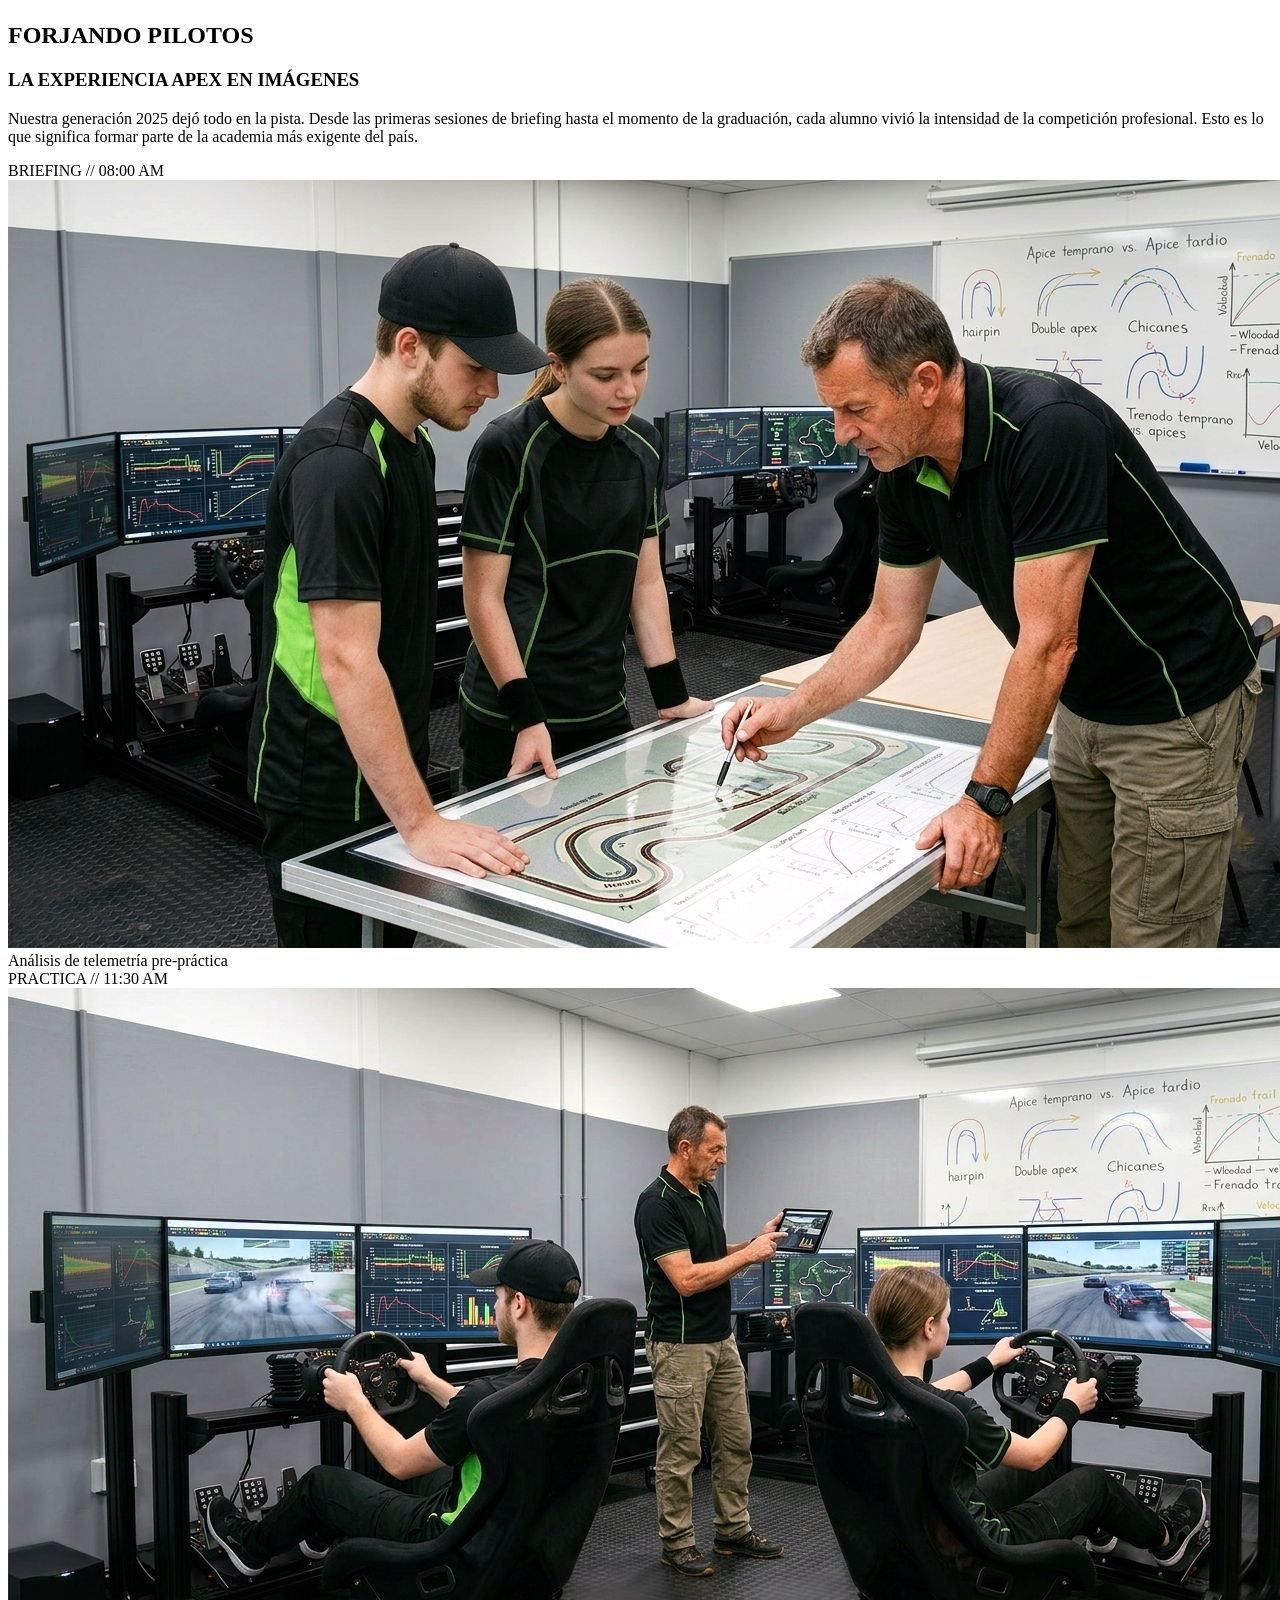
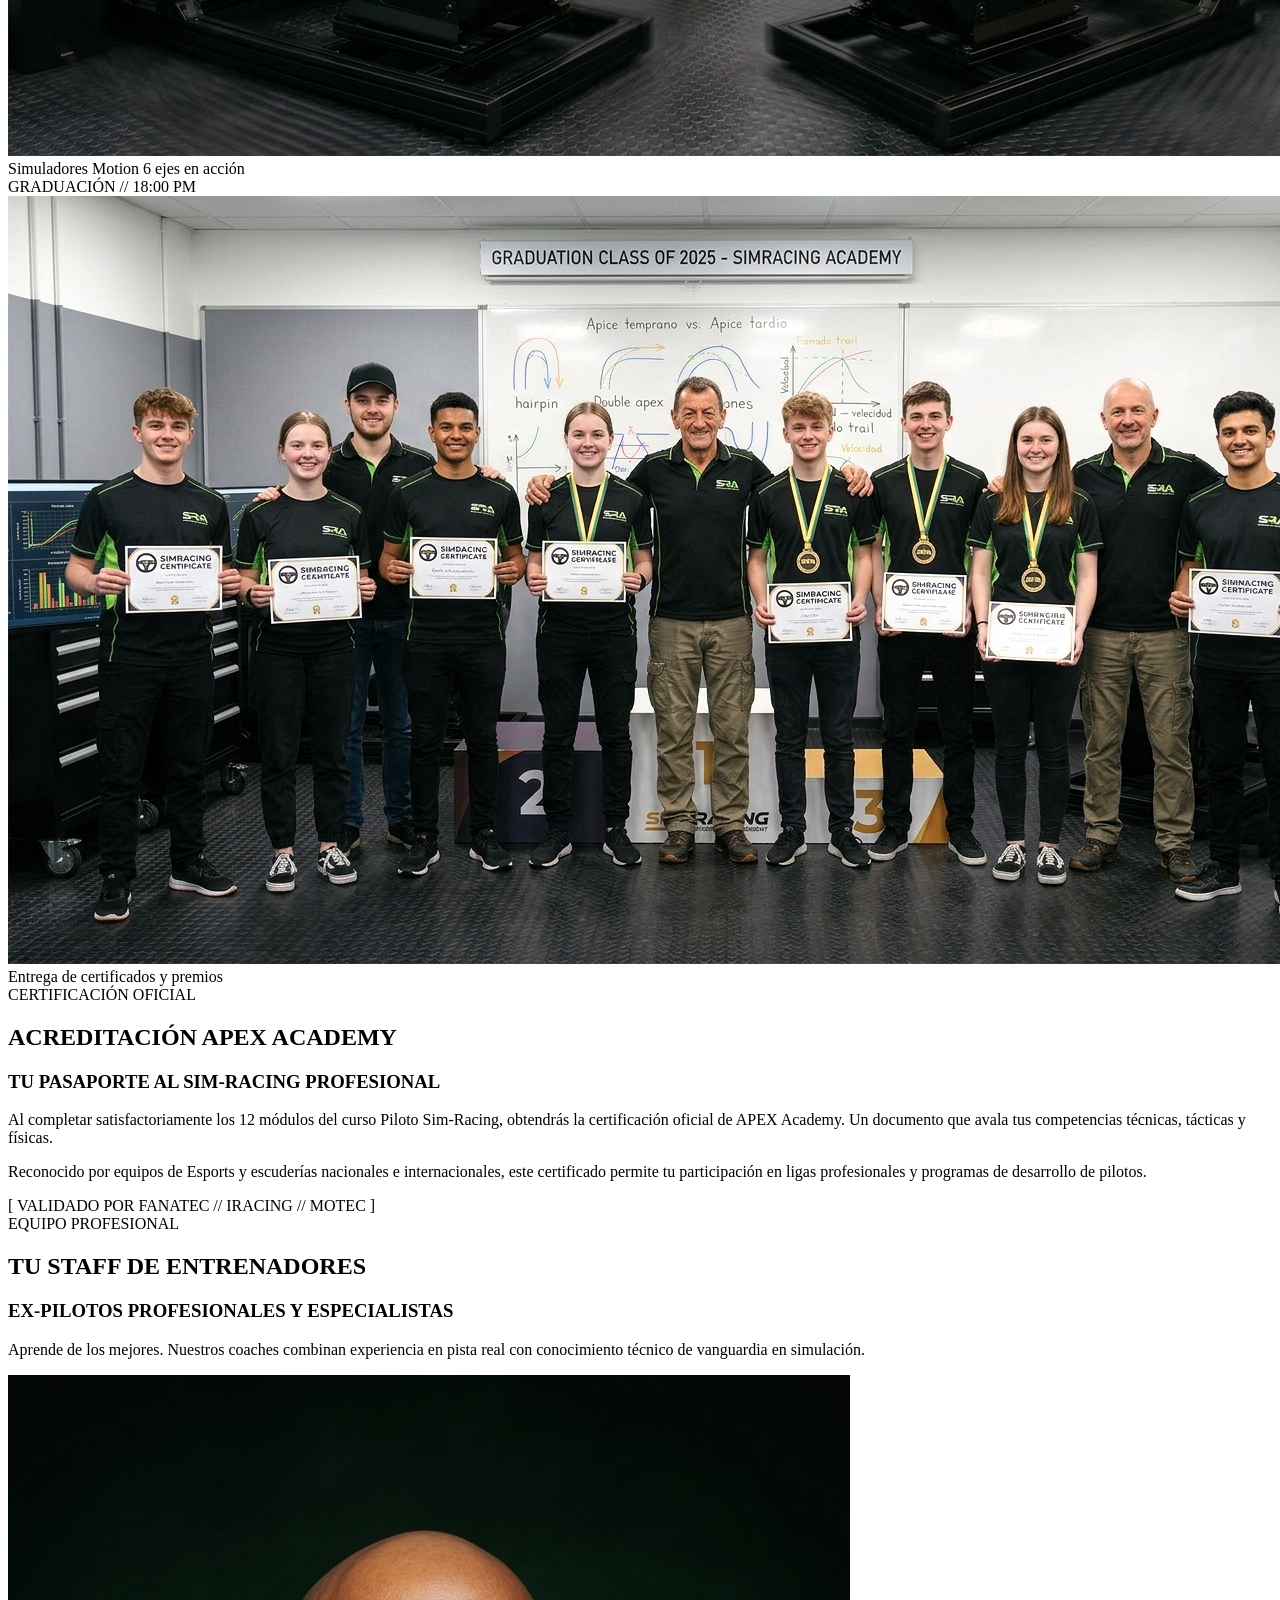
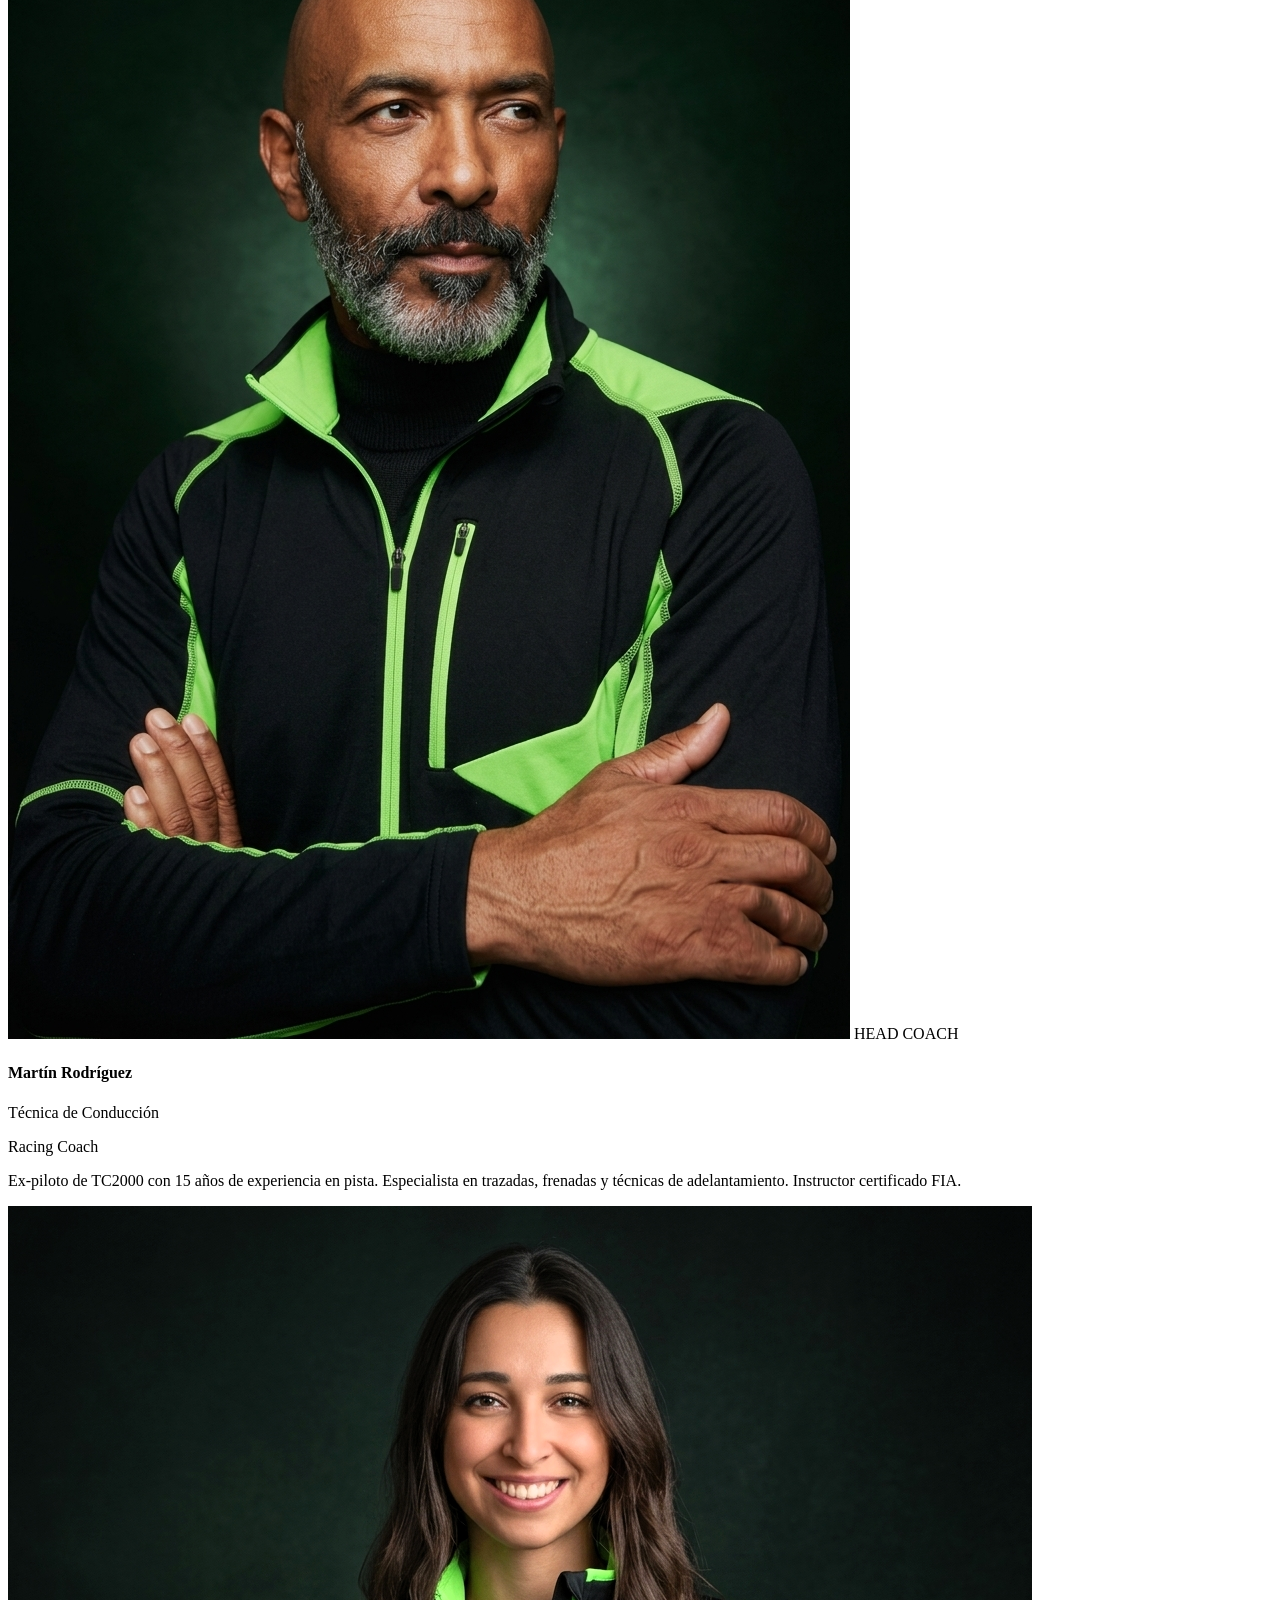
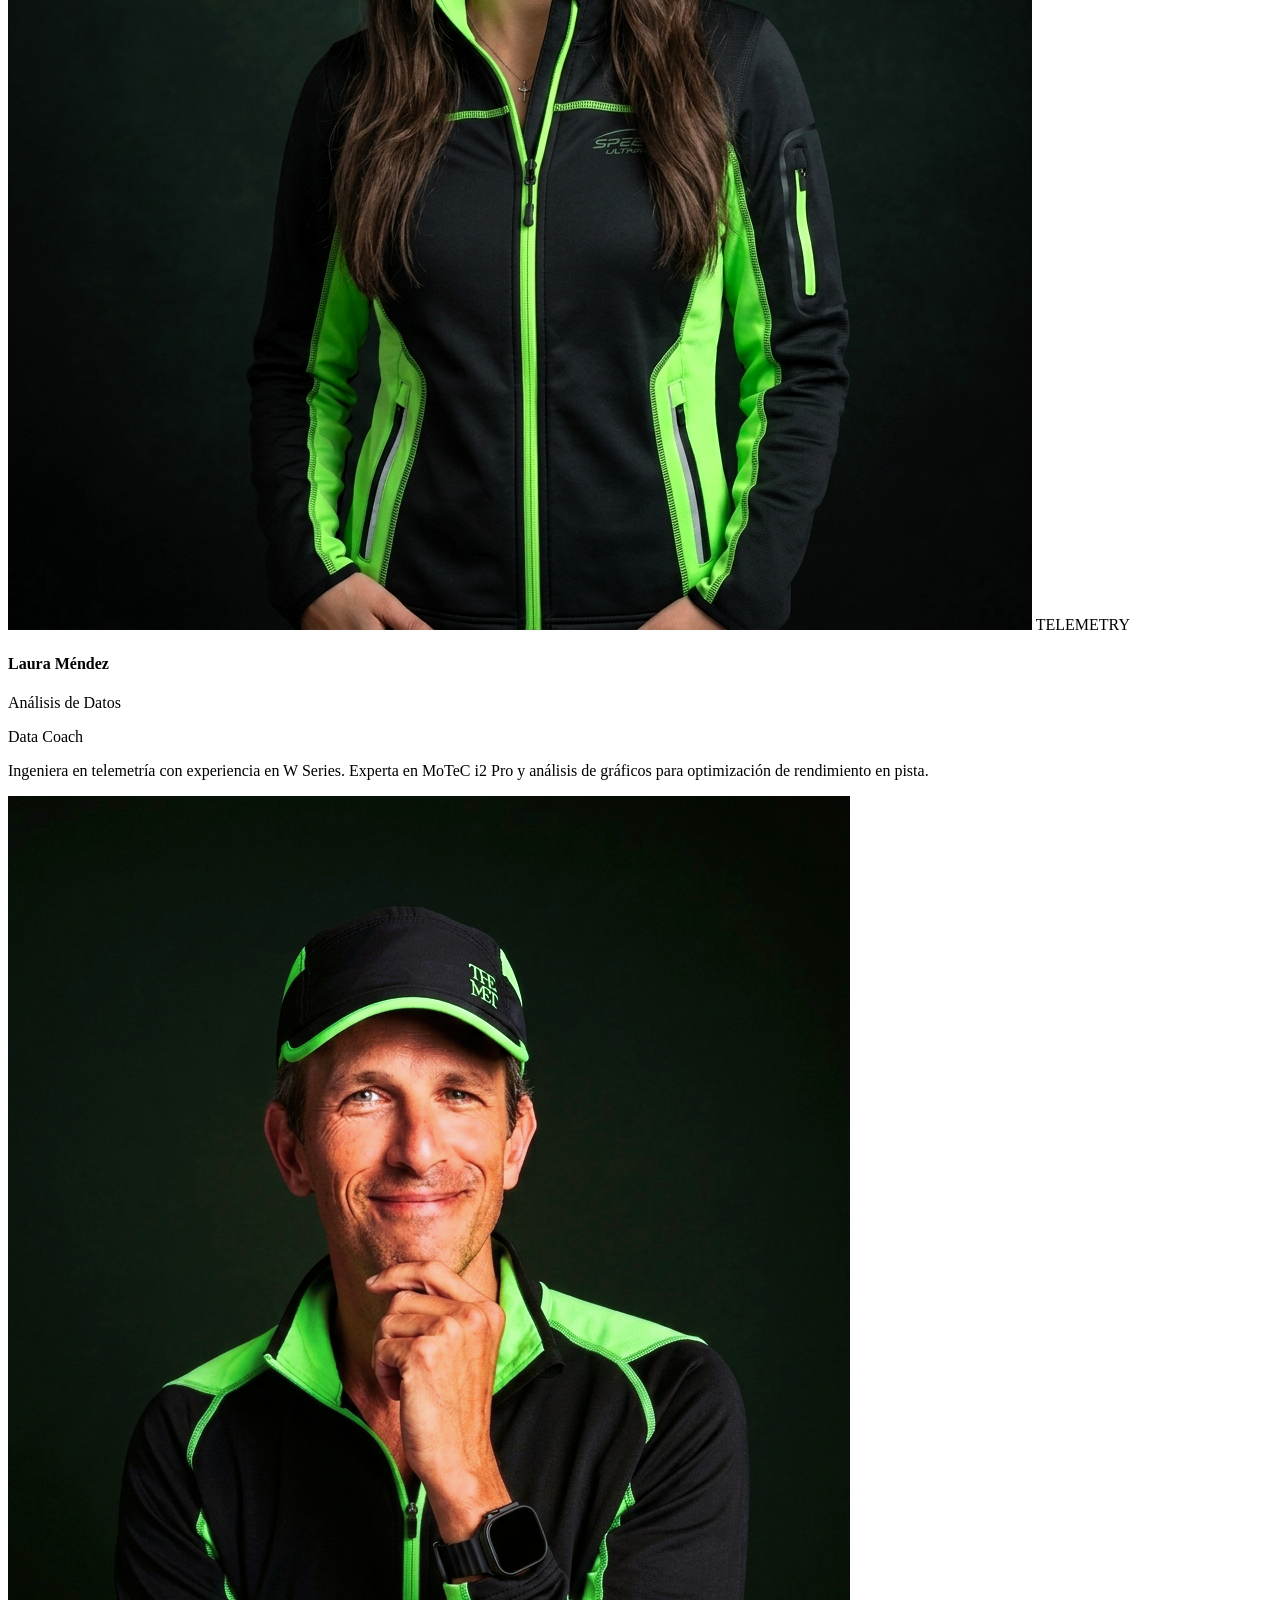
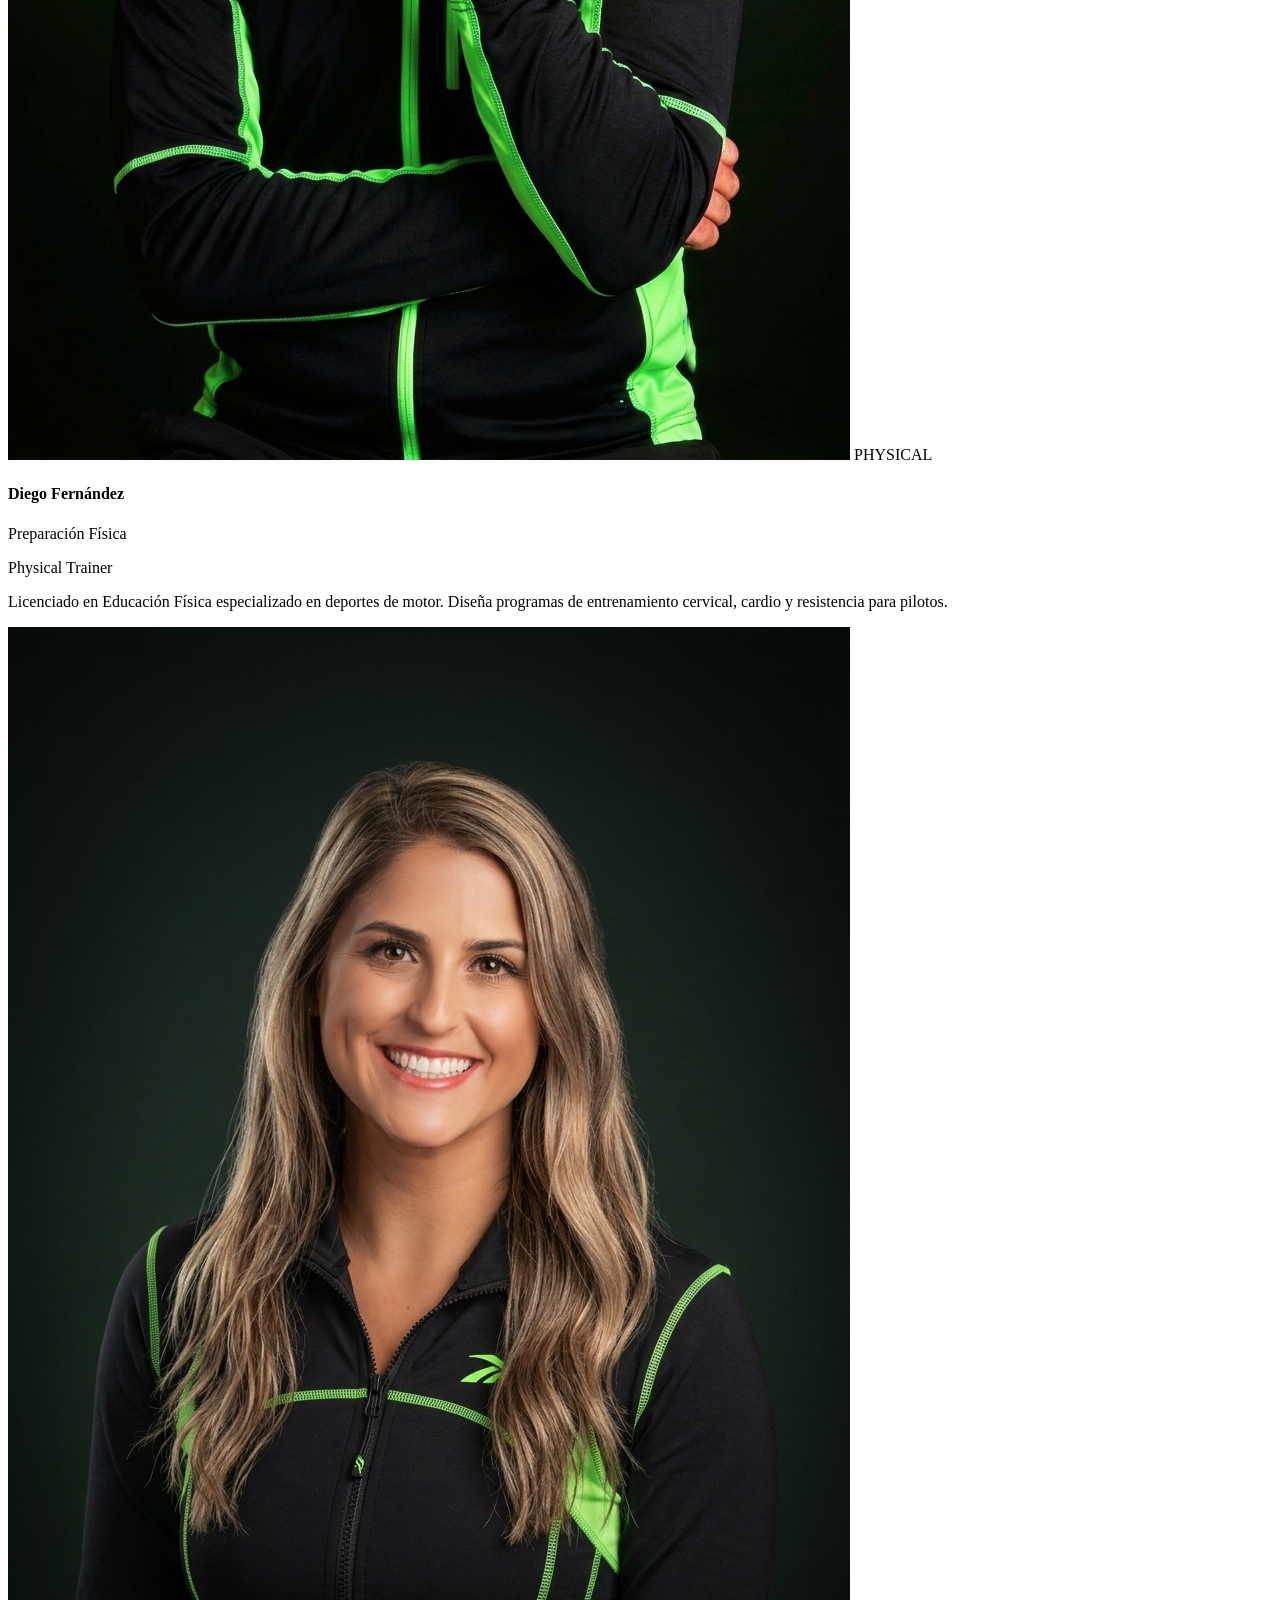
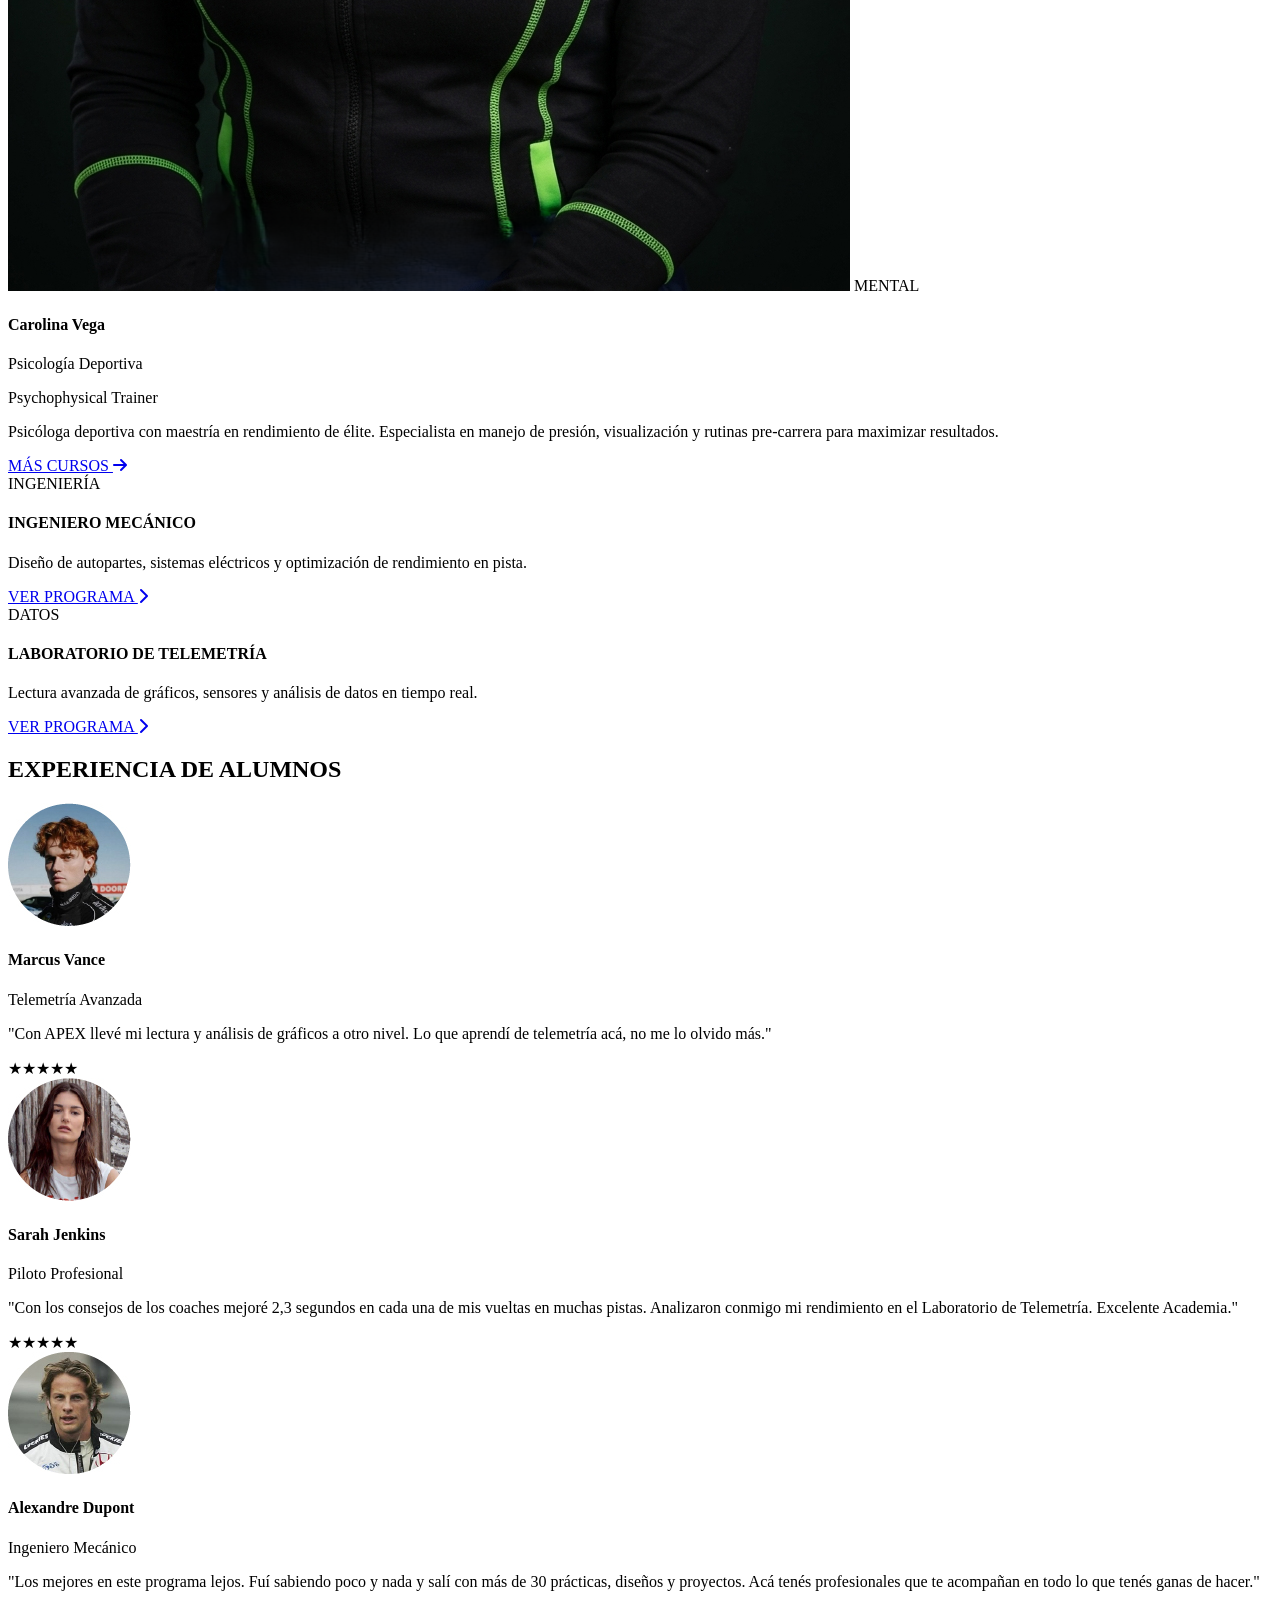
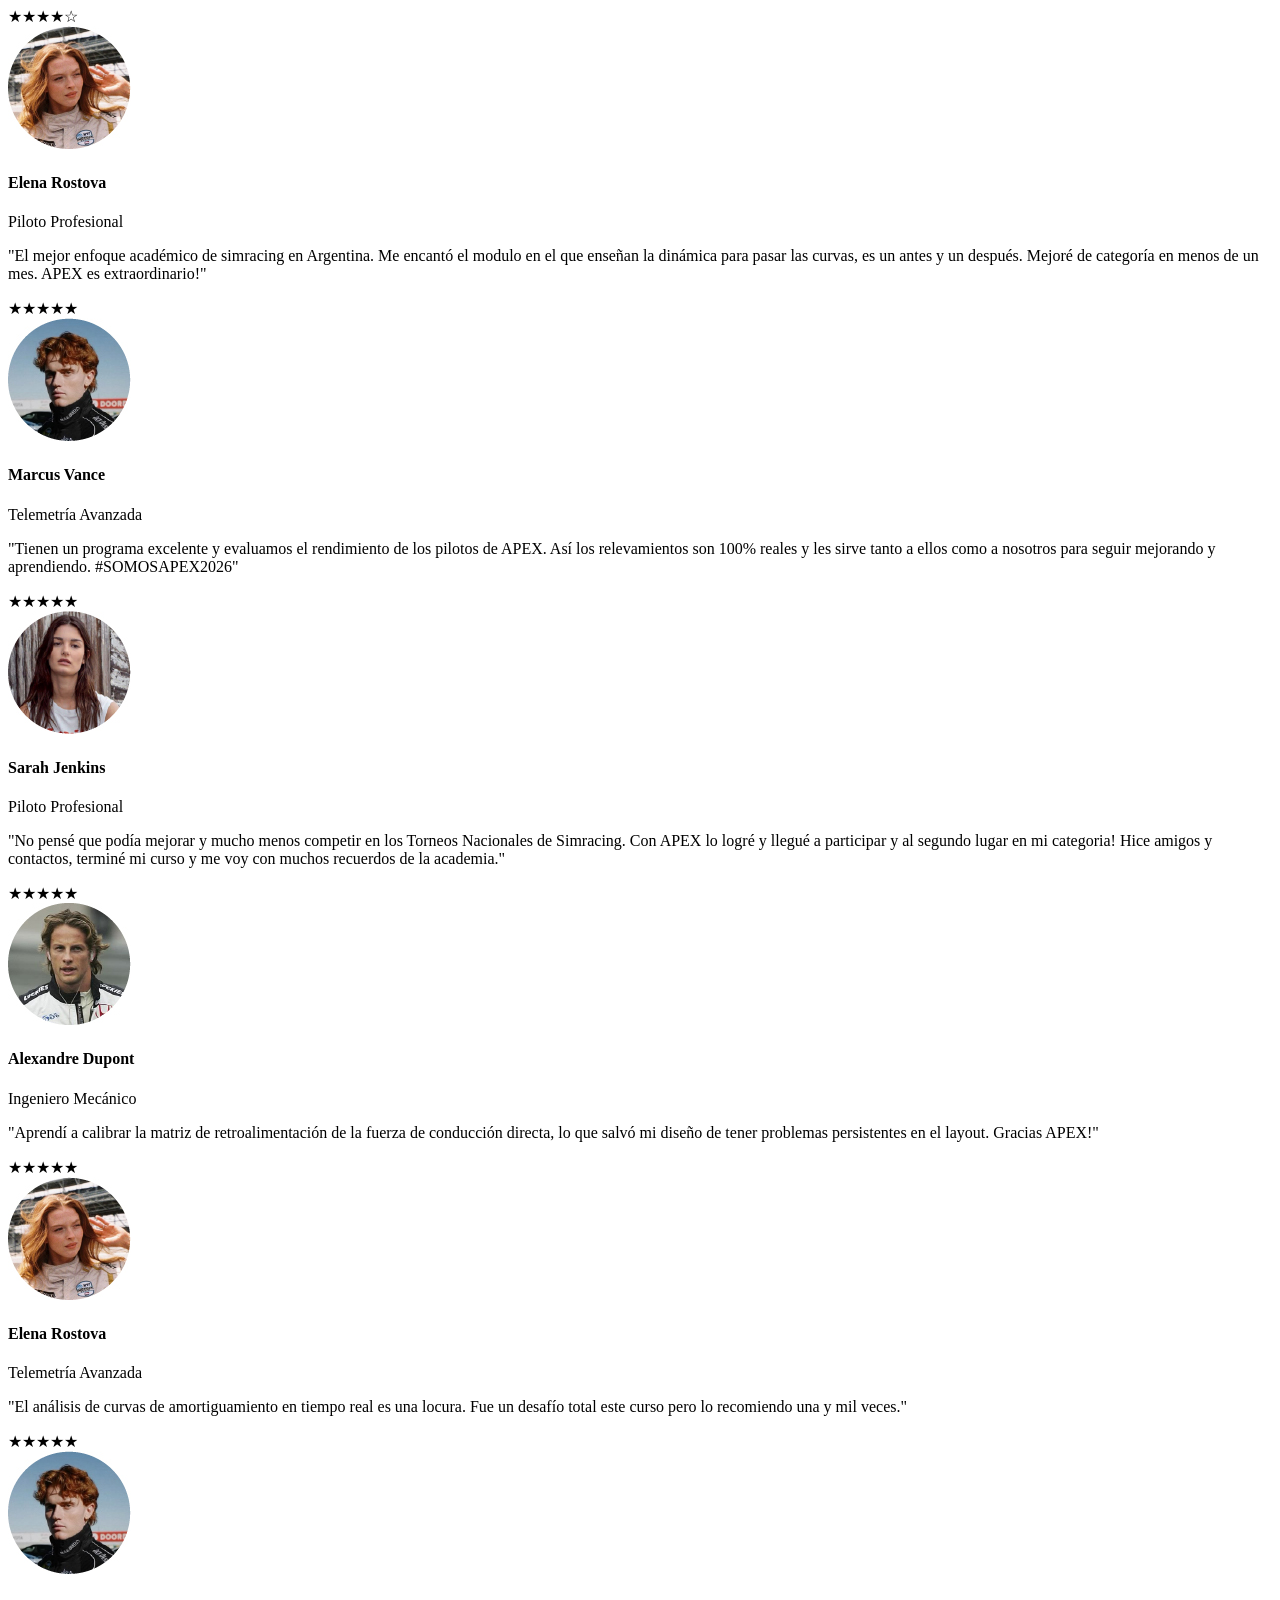
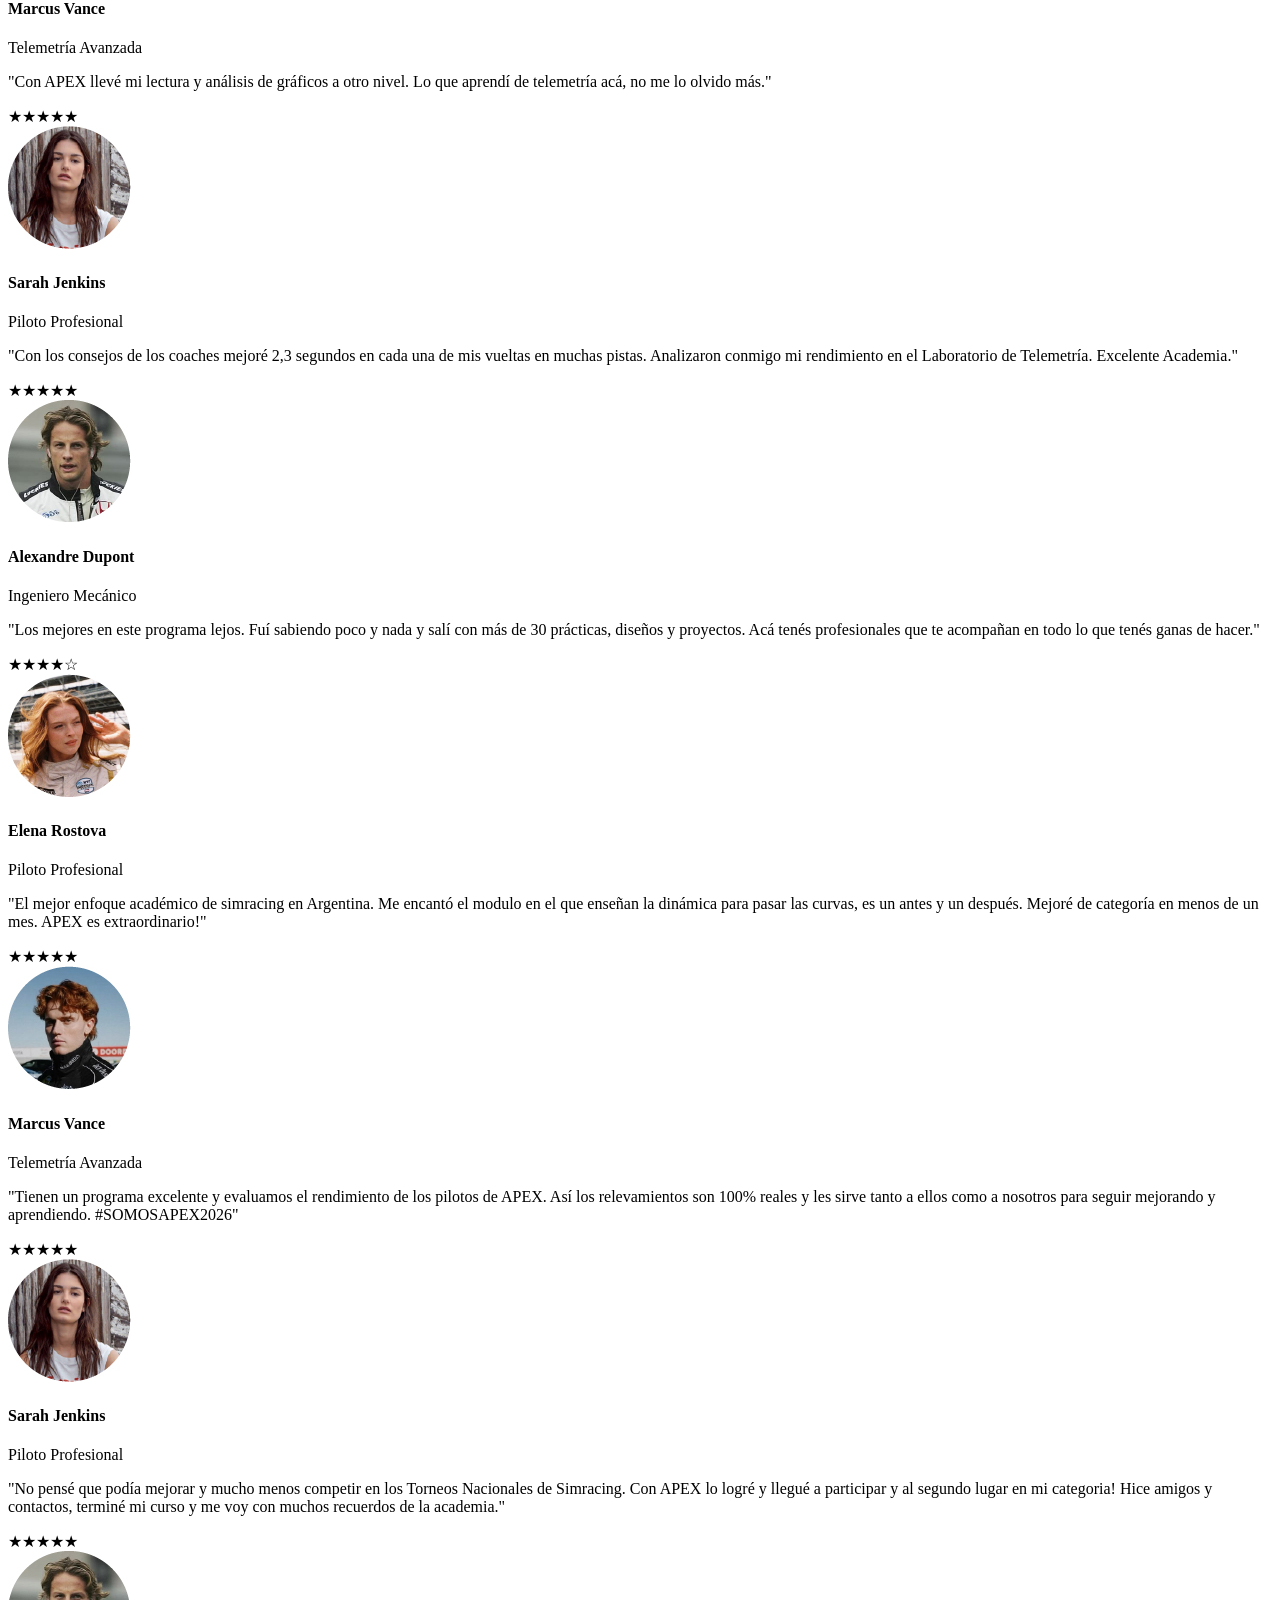
==== commit 660317e3: "Update index.html" ====
--- a/index.html
+++ b/index.html
@@ -559,7 +559,7 @@
     </div>
     <div class="footer-legal">
         <p class="legal-copy">&copy; 2026 APEX ACADEMY. Todos los derechos reservados.</p>
-        <a href="terms.html" class="legal-link">Terms &amp; Conditions</a>
+         <a href="libraryui.html" class="legal-link">LIBRARY UI</a>
     </div>
 </footer>
 
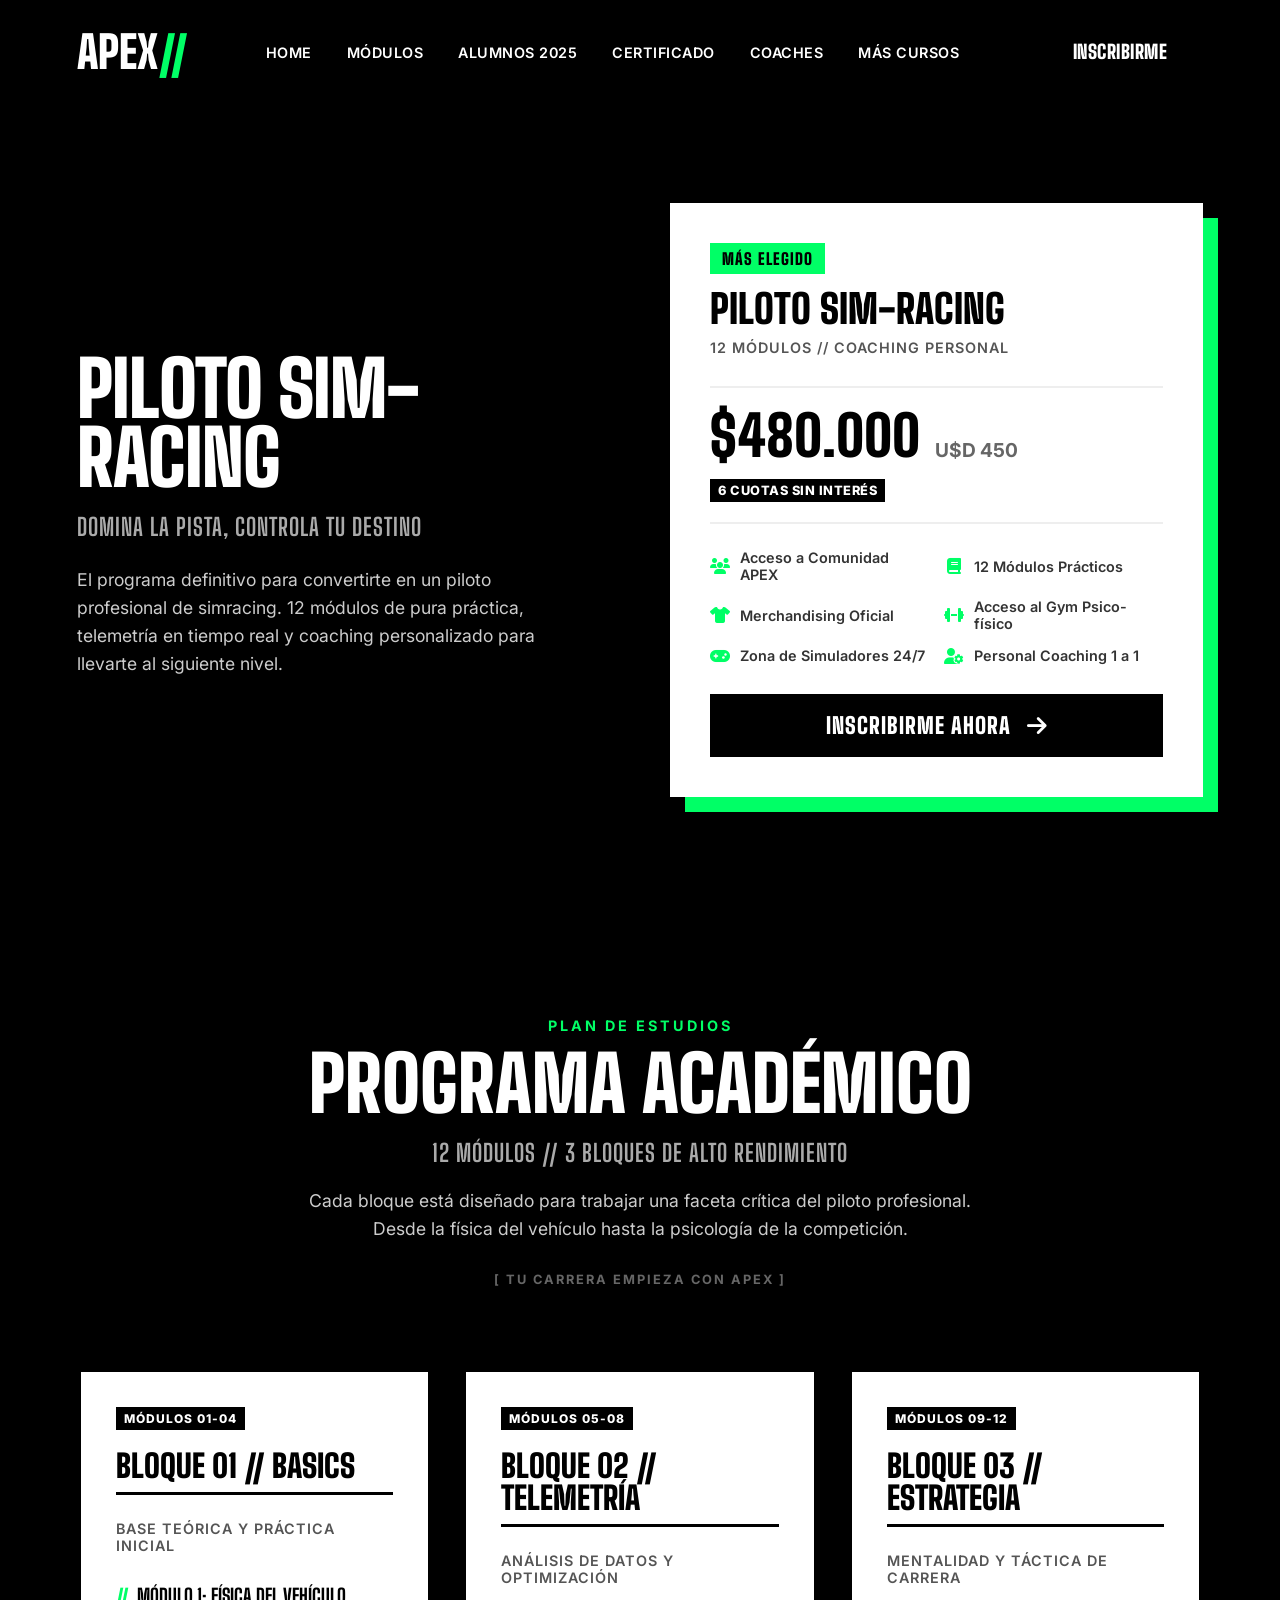
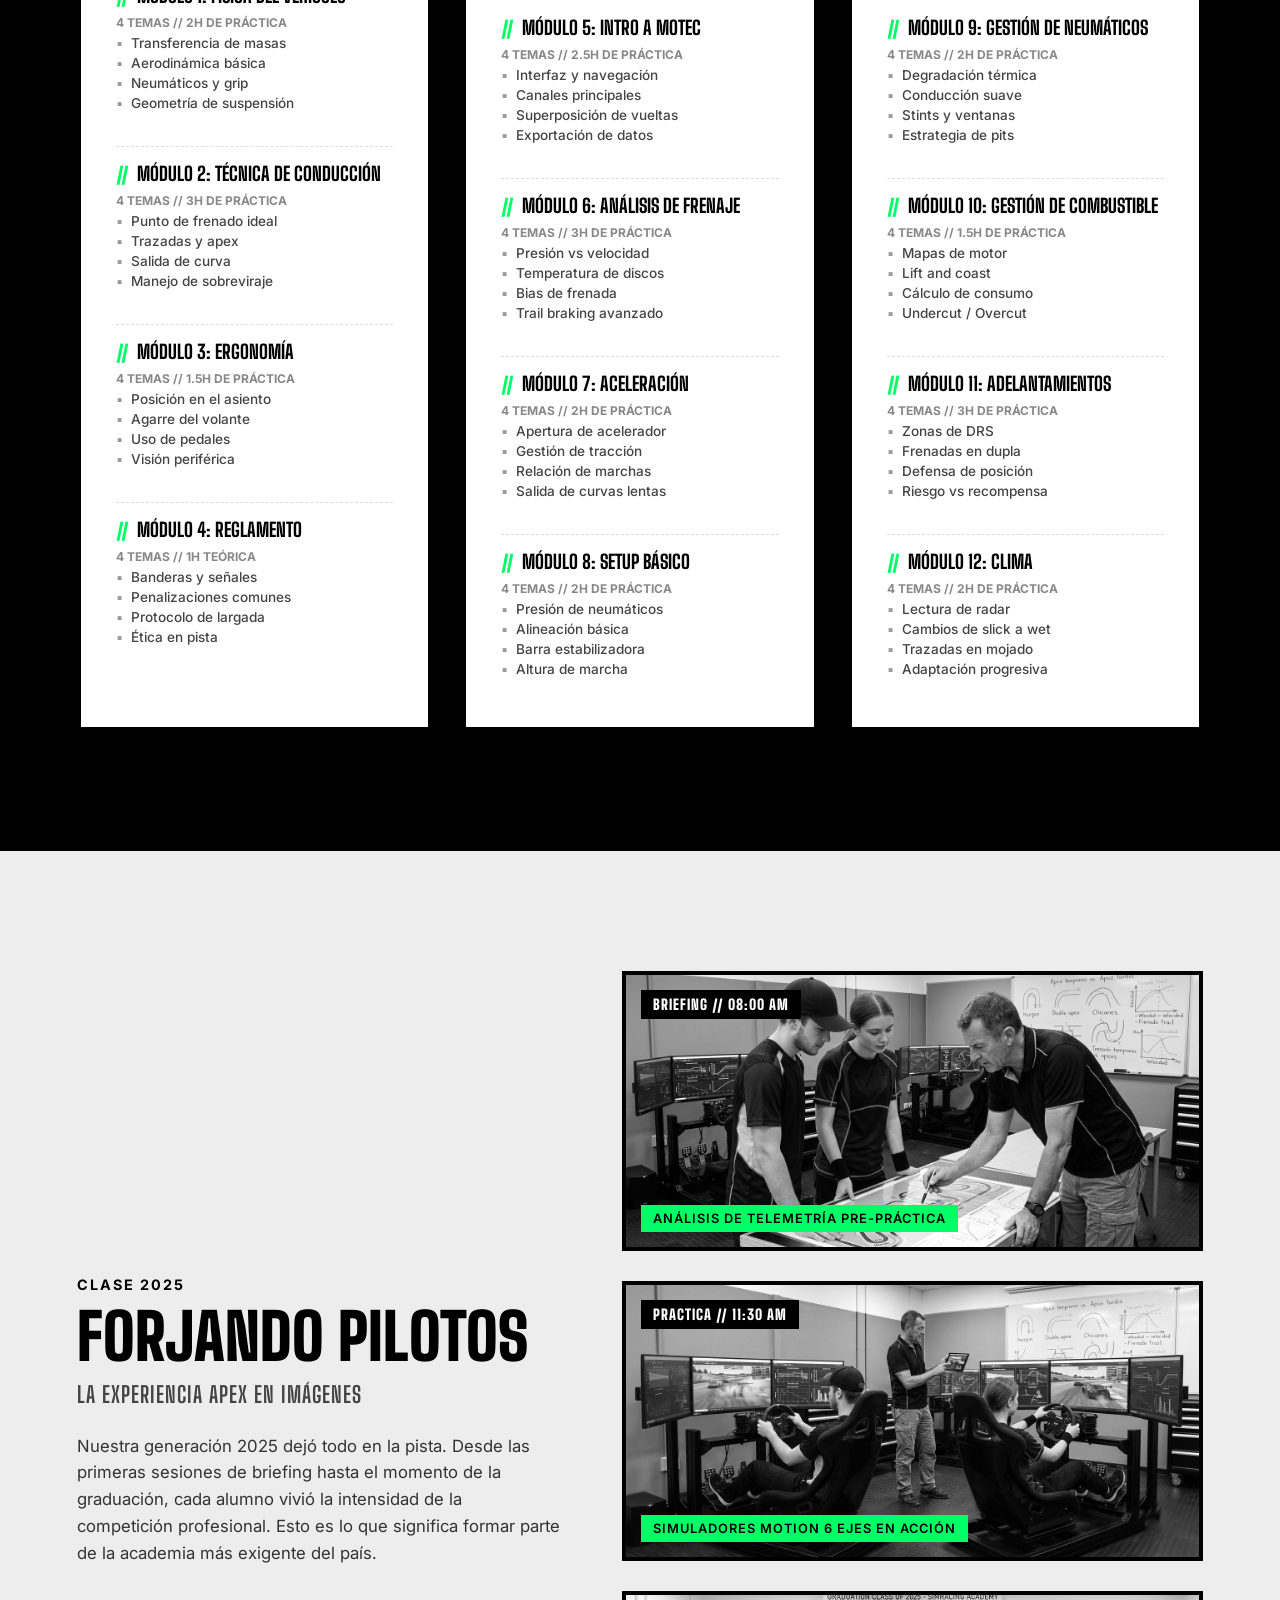
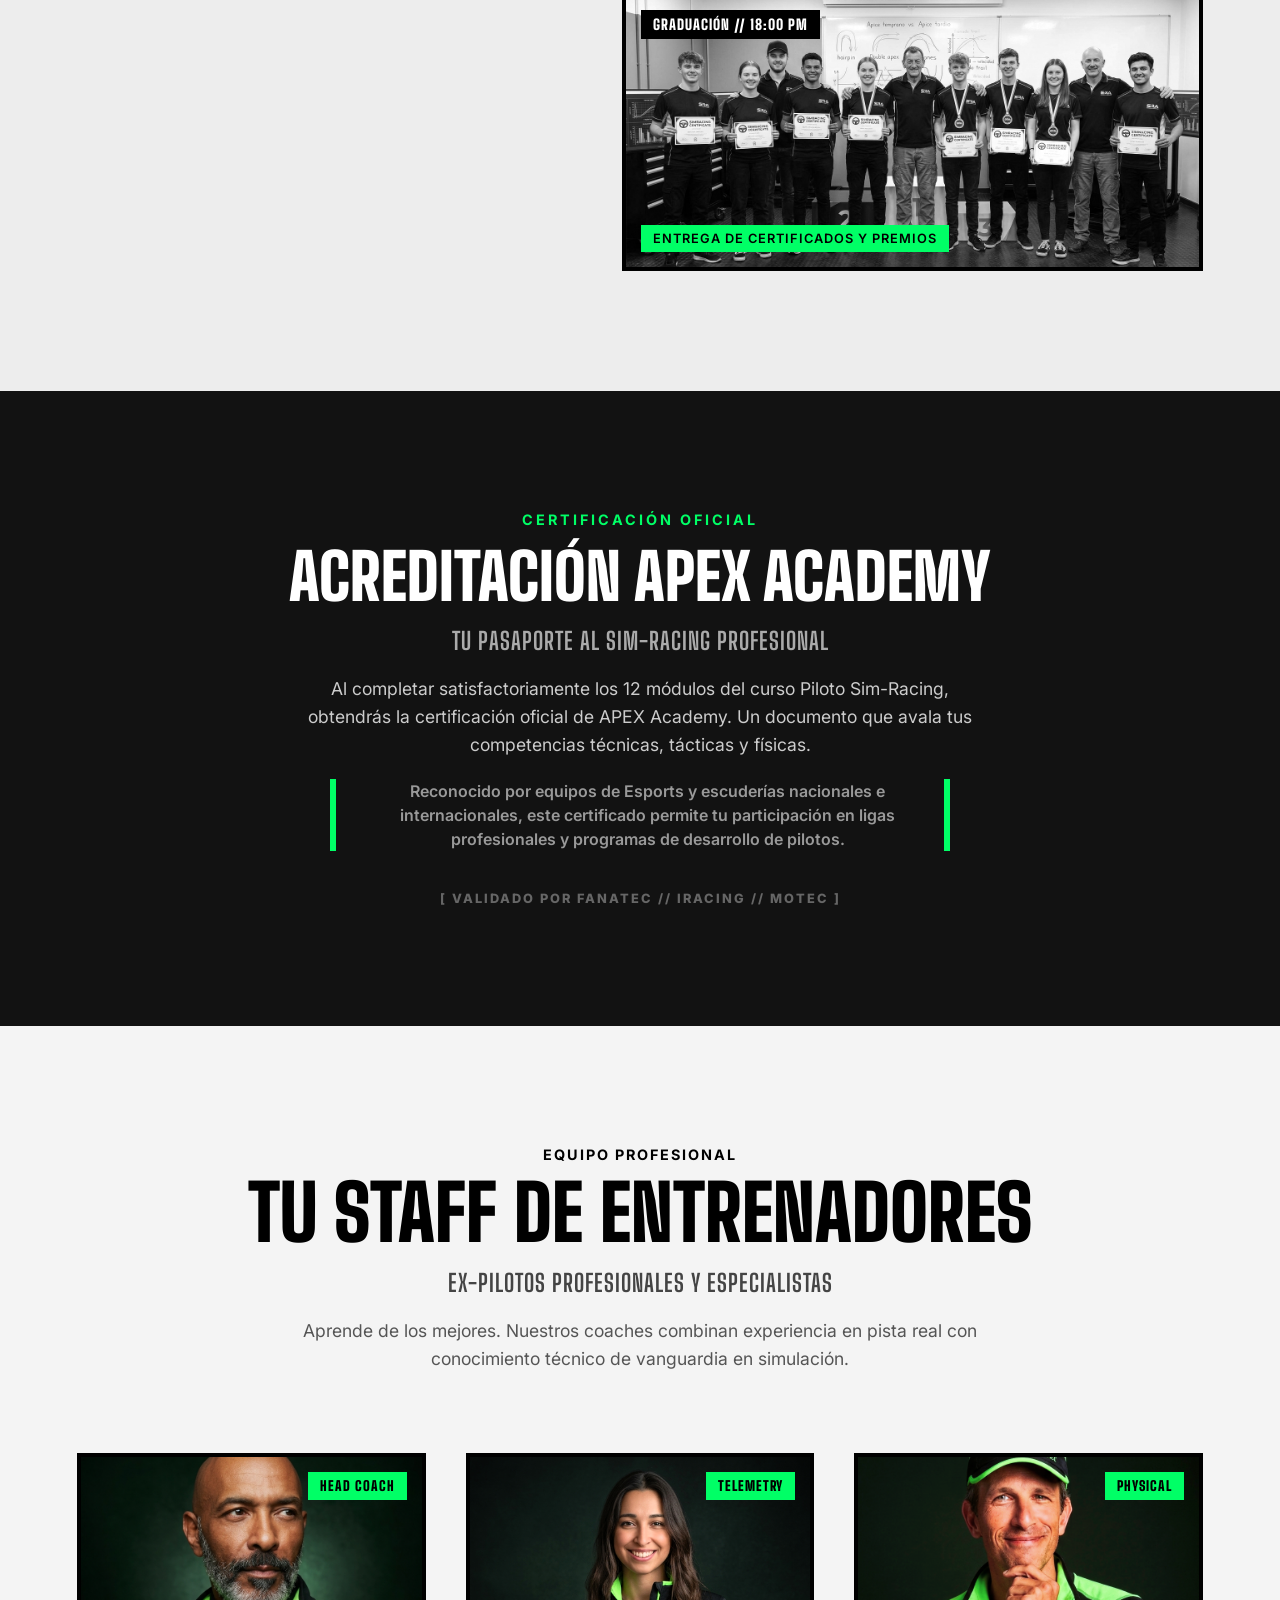
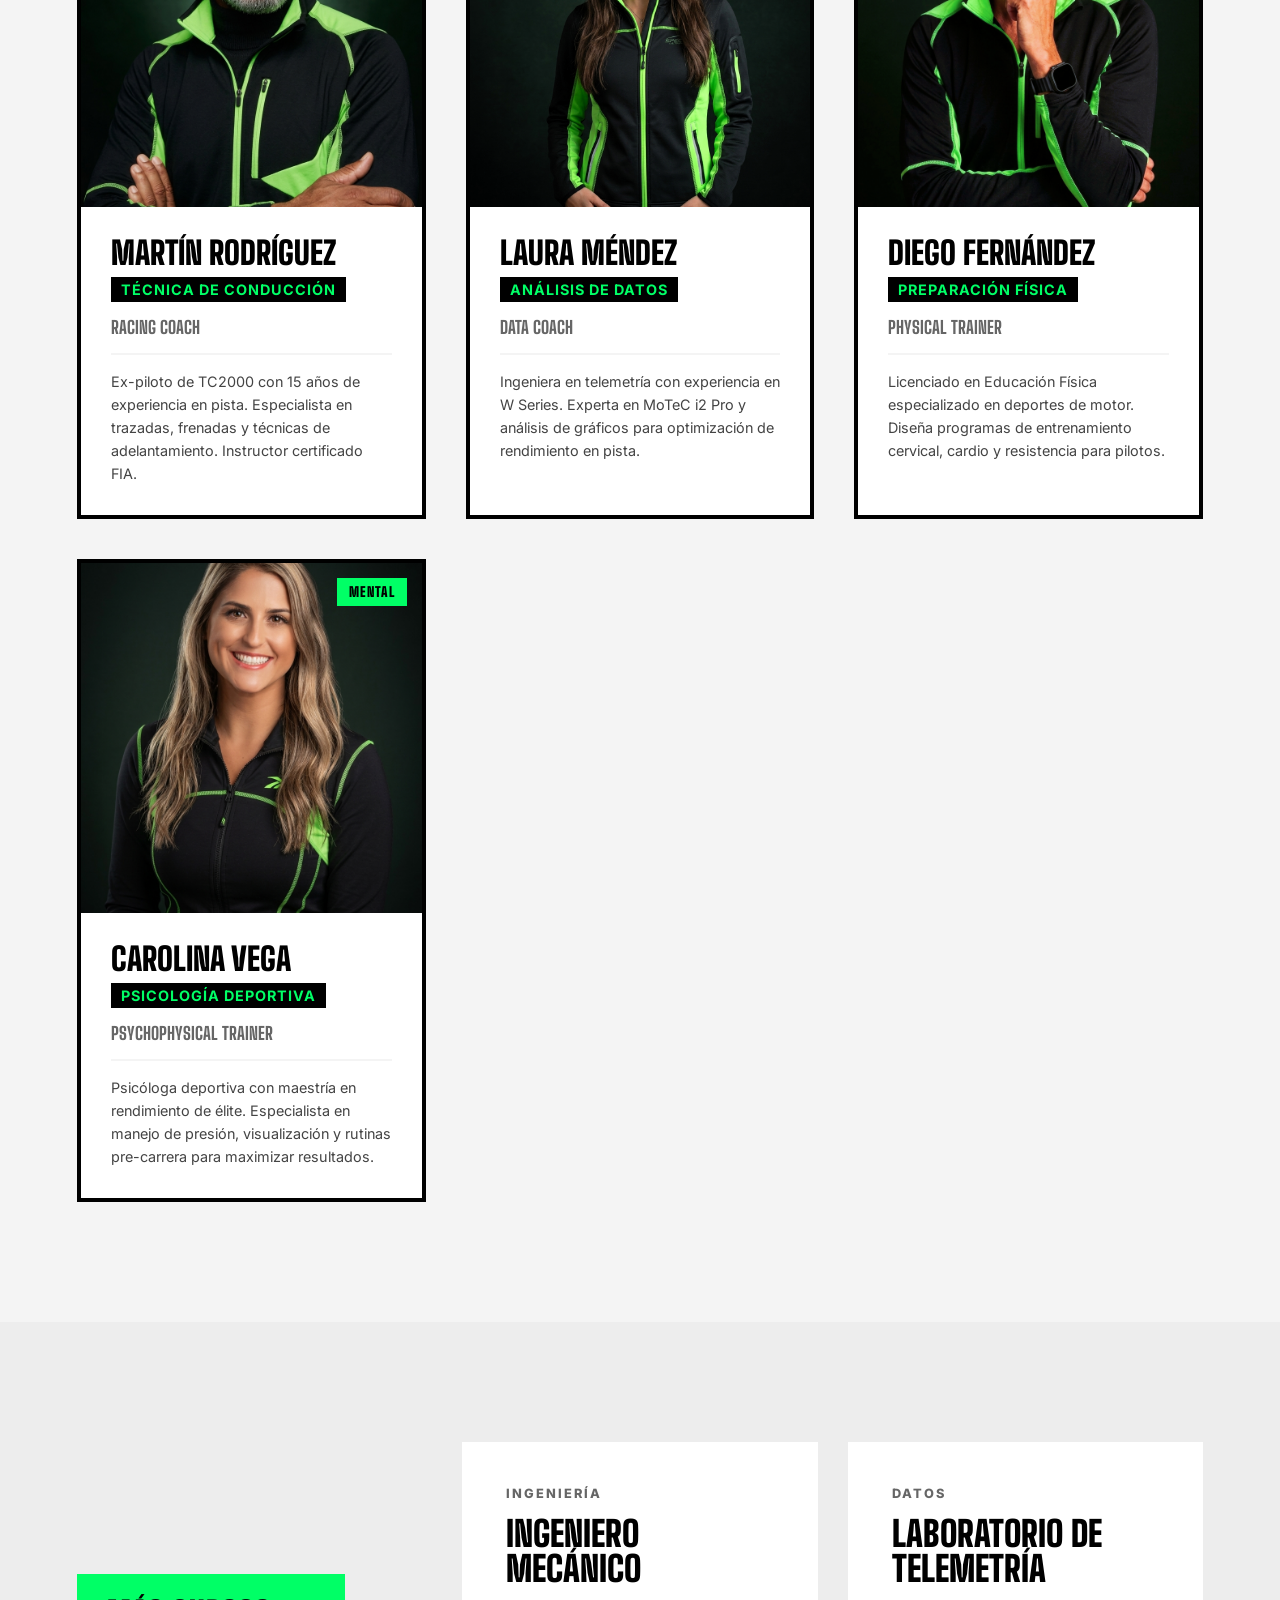
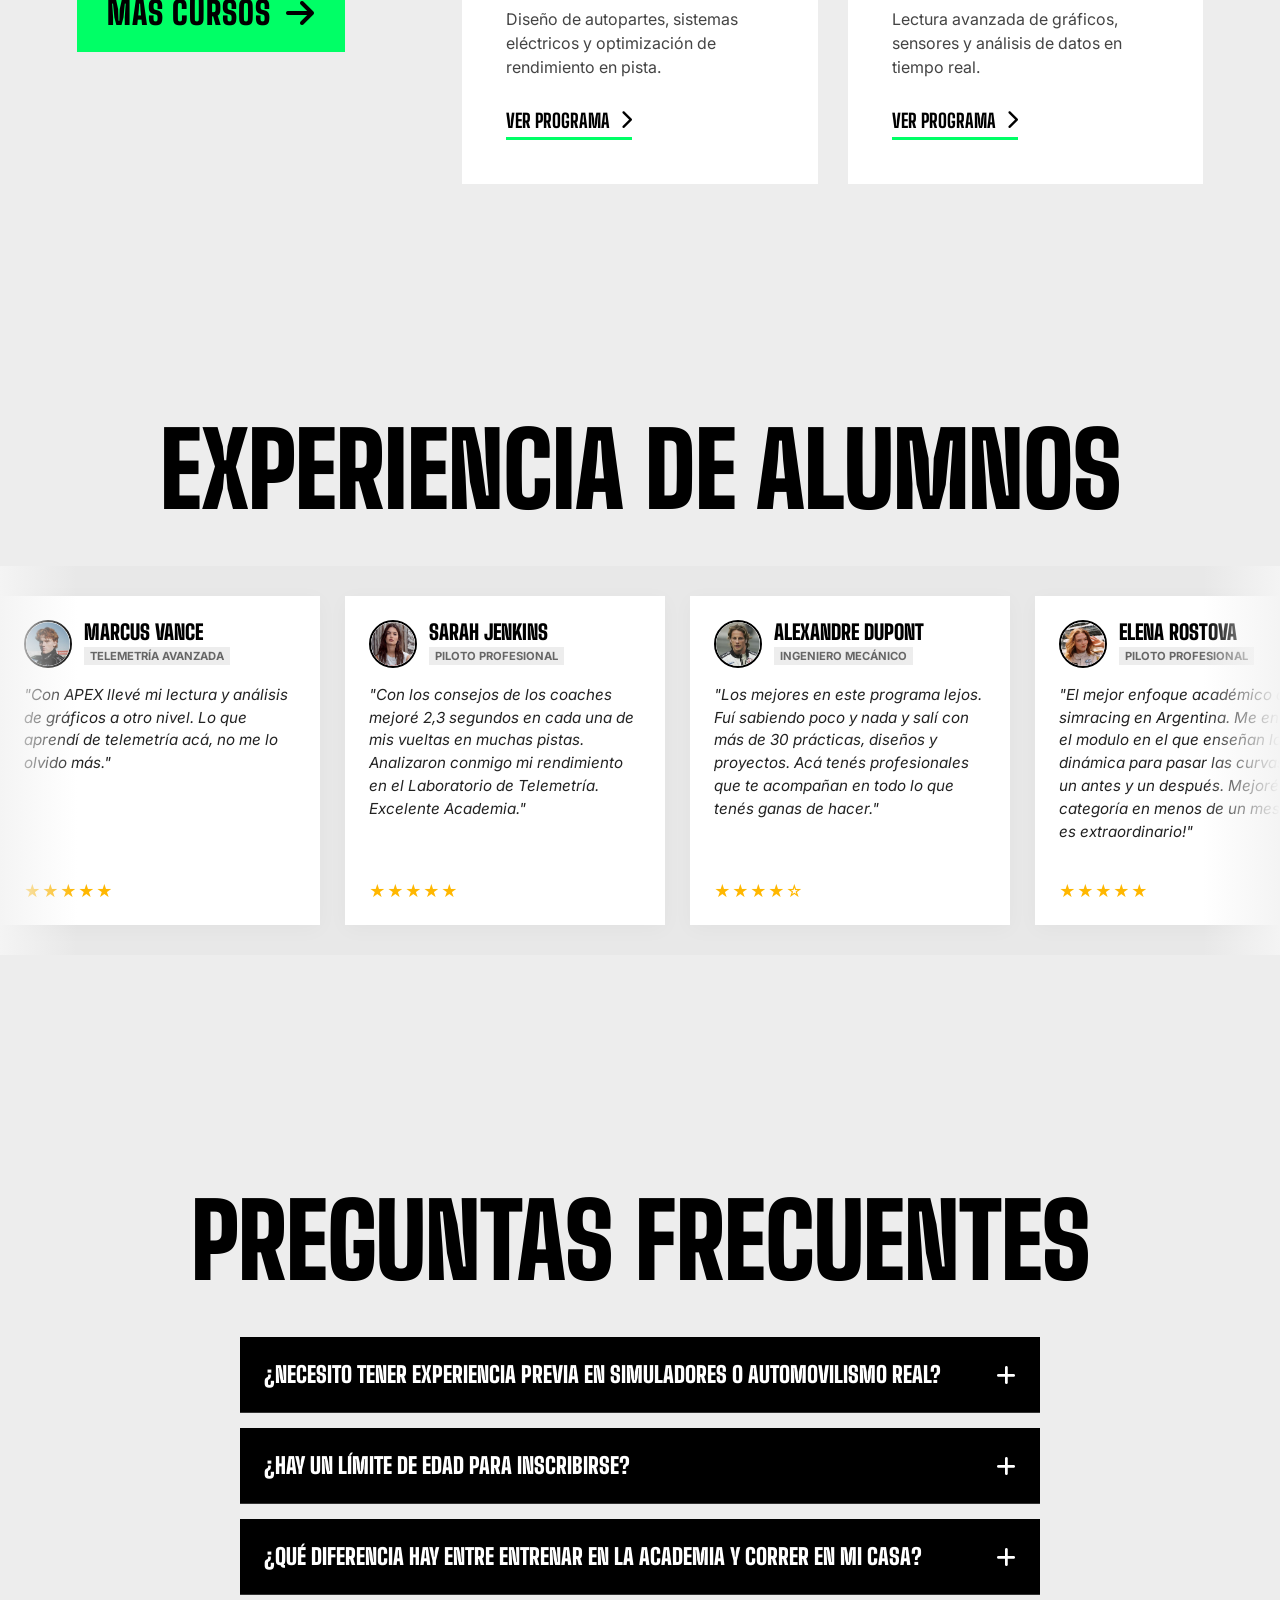
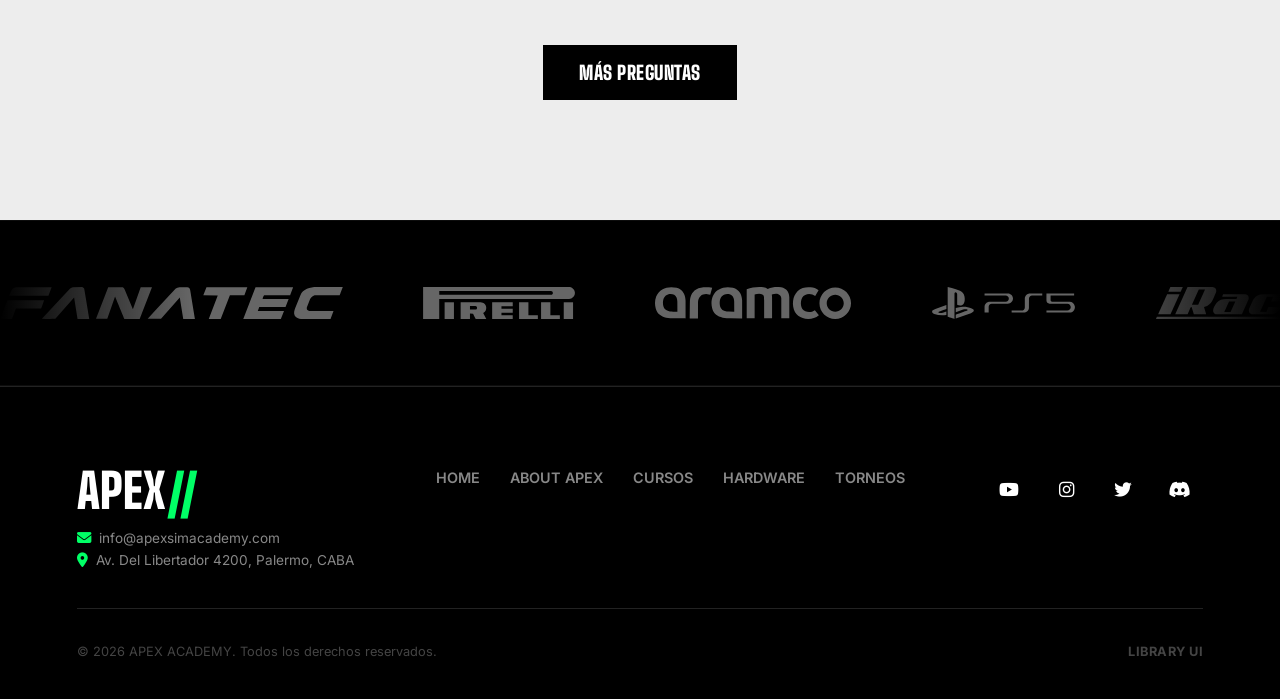
==== commit d25d0e74: "Update index.html" ====
--- a/index.html
+++ b/index.html
@@ -4,7 +4,7 @@
     <meta charset="UTF-8">
     <meta name="viewport" content="width=device-width, initial-scale=1.0">
     <title>APEX // Piloto Sim-Racing Course</title>
-    <link rel="stylesheet" href="Style.css">
+    <link rel="stylesheet" href="style.css">
     <link rel="stylesheet" href="https://cdnjs.cloudflare.com/ajax/libs/font-awesome/6.4.0/css/all.min.css">
     <link href="https://fonts.googleapis.com/css2?family=Big+Shoulders+Display:wght@400;700;800;900&family=Inter:wght@300;400;500;600;700;800&display=swap" rel="stylesheet">
 </head>
--- a/style.css
+++ b/style.css
@@ -0,0 +1,2642 @@
+/* --- MODERN DIGITAL BRUTALISM ENGINE (NO THICK BORDERS / CLEAN TYPOGRAPHY) --- */
+:root {
+    --bg-black: #000000;
+    --bg-white: #ffffff;
+    --bg-light-grey: #f4f4f4;
+    --bg-dark-grey: #121212;
+    --color-neon: #00ff66;
+    --dim-neon: #00ff6622;
+    --cream-grey: #ededed;
+}
+
+* {
+    margin: 0;
+    padding: 0;
+    box-sizing: border-box;
+    scroll-behavior: smooth;
+}
+
+body {
+    font-family: 'Inter', sans-serif;
+    background-color: var(--bg-black);
+    color: var(--bg-white);
+    overflow-x: hidden;
+    -webkit-font-smoothing: antialiased;
+}
+
+/* --- THE UNIFIED SYSTEM STYLE FOR BUTTONS AND LINKS --- */
+/* Regla estricta: Negro por defecto, Verde Neón puro al pasar el mouse. Sin bordes retros antiguos. */
+.btn-unified {
+    display: inline-block;
+    padding: 18px 38px;
+    font-family: 'Big Shoulders Display', sans-serif;
+    font-size: 2rem;
+    font-weight: 900;
+    text-transform: uppercase;
+    letter-spacing: 0.5px;
+    color: var(--bg-white);
+    background-color: var(--bg-black);
+    border: none;
+    cursor: pointer;
+    text-decoration: none;
+    transition: background-color 0.15s ease, color 0.15s ease;
+    text-align: center;
+}
+
+.btn-unified:hover {
+    background-color: var(--color-neon) !important;
+    color: var(--bg-black) !important;
+}
+
+.btn-secondary {
+     display: inline-block;
+    padding: 16px 36px;
+    font-family: 'Big Shoulders Display', sans-serif;
+    font-size: 1.2rem;
+    font-weight: 900;
+    text-transform: uppercase;
+    letter-spacing: 0.5px;
+    color: var(--bg-white);
+    background-color: #3e3e3e;
+    border: none;
+    cursor: pointer;
+    text-decoration: none;
+    transition: background-color 0.15s ease, color 0.15s ease;
+    text-align: center;
+}
+.btn-secondary:hover {
+    background-color: var(--color-neon) !important;
+    color: var(--bg-black) !important;
+}
+
+/* --- 4 LEVELS OF LECTURE ENGINE --- */
+/* Nivel 1: Titulos masivos y ultra anchos */
+.title-massive {
+    font-family: 'Big Shoulders Display', sans-serif;
+    font-size: clamp(3.5rem, 8vw, 7.5rem);
+    font-weight: 900;
+    text-transform: uppercase;
+    line-height: 0.85;
+    letter-spacing: -1px;
+    margin-bottom: 24px;
+}
+
+/* Nivel 2: Subtitulos en Big Shoulders compactos */
+.subtitle {
+    font-family: 'Big Shoulders Display', sans-serif;
+    font-size: 1.8rem;
+    font-weight: 800;
+    letter-spacing: 1.5px;
+    text-transform: uppercase;
+    margin-bottom: 20px;
+}
+
+/* Nivel 3: Parrafos en Sans-Serif limpio para pantallas */
+.paragraph {
+    font-family: 'Inter', sans-serif;
+    font-size: 1.05rem;
+    line-height: 1.6;
+    font-weight: 400;
+    color: inherit;
+}
+
+/* Nivel 4: Precios, botones y tags complementarios */
+.price-tag {
+    font-family: 'Big Shoulders Display', sans-serif;
+    font-size: 3.5rem;
+    font-weight: 900;
+    line-height: 1;
+    margin: 20px 0;
+}
+
+/* Modificadores de color contextuales */
+.text-black { color: var(--bg-black); }
+.text-white { color: var(--bg-white); }
+.text-neon { color: var(--color-neon); }
+.text-center { text-align: center; }
+.max-width-center { max-width: 650px; margin: 0 auto; }
+.margin-top { margin-top: 50px; }
+
+/* Estructura base de secciones */
+.section {
+    padding: 120px 6%;
+    position: relative;
+    width: 100%;
+}
+
+/* --- REVEAL INTERSECTION ANIMATIONS --- */
+.reveal {
+    opacity: 0;
+    transform: translateY(40px);
+    transition: opacity 0.6s cubic-bezier(0.25, 1, 0.5, 1), transform 0.6s cubic-bezier(0.25, 1, 0.5, 1);
+}
+.reveal.active {
+    opacity: 1;
+    transform: translateY(0);
+}
+
+/* --- SECTION 0: NAVBAR --- */
+.navbar {
+    display: flex;
+    justify-content: space-between;
+    align-items: center;
+    background-color: var(--bg-black);
+    padding: 24px 6%;
+    position: sticky;
+    top: 0;
+    z-index: 1000;
+}
+
+.nav-logo {
+    font-family: 'Big Shoulders Display', sans-serif;
+    font-size: 2.8rem;
+    font-weight: 900;
+    color: var(--bg-white);
+}
+.nav-logo span { color: var(--color-neon); }
+
+.nav-links {
+    display: flex;
+    list-style: none;
+    gap: 35px;
+}
+
+.nav-links a {
+    color: var(--bg-white);
+    text-decoration: none;
+    font-weight: 600;
+    text-transform: uppercase;
+    font-size: 0.9rem;
+    letter-spacing: 0.5px;
+    transition: color 0.2s;
+}
+.nav-links a:hover { color: var(--color-neon); }
+
+.menu-toggle {
+    display: none;
+    font-size: 1.8rem;
+    cursor: pointer;
+}
+
+/* --- SECTION 1: HERO --- */
+.hero-section {
+    background-color: var(--bg-light-grey);
+    color: var(--bg-black);
+}
+
+.hero-container {
+    display: grid;
+    grid-template-columns: 1.1fr 0.9fr;
+    gap: 30px;
+    align-items: center;
+}
+
+.hero-text .paragraph {
+    margin: 30px 0;
+    max-width: 550px;
+    opacity: 0.85;
+}
+
+.hero-ctas {
+    display: flex;
+    gap: 20px;
+}
+
+.clean-hero-img {
+    width: 116%;
+    height: auto;
+    object-fit: cover;
+    margin-left: -60px;
+}
+
+/* --- SECTION 2: ABOUT US --- */
+.about-section {
+    background-color: var(--bg-light-grey);
+    color: var(--bg-black);
+}
+
+.grid-2col {
+    display: grid;
+    grid-template-columns: 1fr 1fr;
+    gap: 80px;
+    align-items: center;
+}
+
+.about-info .paragraph {
+    margin: 15px 0;
+    opacity: 0.85;
+}
+
+.about-carousel-container {
+    position: relative;
+    height: 550px;
+    width: 600px;
+    overflow: hidden;
+    background-color: var(--bg-black);
+}
+
+.carousel-slide-wrapper {
+    position: relative;
+    width: 100%;
+    height: 100%;
+}
+
+.carousel-img {
+    position: absolute;
+    top: 0;
+    left: 0;
+    width: 100%;
+    height: 100%;
+    object-fit: cover;
+    opacity: 0;
+    z-index: 1; 
+    transition: opacity 0.5s cubic-bezier(0.25, 1, 0.5, 1);
+}
+
+.carousel-img.active { 
+    opacity: 1; 
+    z-index: 2; 
+}
+
+.carousel-dots {
+    position: absolute;
+    bottom: 25px;
+    left: 50%;
+    transform: translateX(-50%);
+    display: flex;
+    gap: 12px;
+    z-index: 10;
+}
+
+.dot {
+    width: 10px;
+    height: 10px;
+    background-color: rgba(255, 255, 255, 0.3);
+    border-radius: 50%;
+    cursor: pointer;
+    transition: background-color 0.2s;
+}
+.dot.active { background-color: var(--color-neon); }
+
+/* --- SECTION 3: VALUES (Split Layout Engine) --- */
+.values-section {
+    padding: 0 !important; /* Eliminamos paddings externos para que la imagen toque los bordes arriba/abajo */
+    background-color: var(--bg-black);
+    width: 100%;
+}
+
+.values-split-grid {
+    display: grid;
+    grid-template-columns: 1fr 1fr; /* Dos columnas iguales */
+    min-height: 10%; /* O el alto que prefieras para la sección, p.ej. 80vh o 100% */
+    align-items: stretch;
+}
+
+/* Contenedor de la Imagen Izquierda */
+.values-image-wrapper {
+    width: 100%;
+    height: 100%;
+    position: relative;
+    overflow: hidden;
+}
+
+.values-image-wrapper img {
+    width: 100%;
+    height: 100%;
+    object-fit: cover; /* Fuerza a la imagen a llenar todo el espacio vertical y horizontal */
+    display: block;
+}
+
+/* Contenedor del Contenido Derecho */
+.values-content-wrapper {
+    display: flex;
+    flex-direction: column;
+    justify-content: center; /* Centra el bloque de texto verticalmente respecto a la imagen */
+    padding: 80px 14% 80px 6%; /* Controla el margen interno; alineando el contenido a la izquierda */
+    color: var(--text-white);
+}
+
+/* Elementos Internos de Texto */
+.title-m {
+    font-family: 'Big Shoulders Display', sans-serif;
+    font-size: clamp(2.5rem, 5vw, 4.5rem);
+    font-weight: 900;
+    line-height: 0.9;
+    margin-bottom: 20px;
+}
+
+.text-muted {
+    font-family: 'Inter', sans-serif;
+    font-size: 1.05rem;
+    line-height: 1.6;
+    opacity: 0.7;
+    margin-bottom: 10px;
+}
+
+.brutal-line {
+    border: none;
+    border-top: 1px solid rgba(255, 255, 255, 0.15);
+    margin-bottom: 35px;
+    width: 100%;
+}
+
+/* Lista de valores con tus estilos corregidos */
+.values-list {
+    display: flex;
+    flex-direction: column;
+    gap: 2.5rem;
+}
+
+.value-item {
+    display: flex;
+    gap: 1.5rem;
+    align-items: flex-start;
+}
+
+.value-num {
+    font-family: 'Big Shoulders Display', sans-serif; /* Consistencia tipográfica brutalista */
+    font-size: 2rem;
+    font-weight: 900;
+    color: var(--color-neon); /* O tu variable var(--neon-green) */
+    line-height: 1;
+}
+
+.value-text {
+    font-family: 'Inter', sans-serif;
+    font-size: 1.08rem;
+    line-height: 1.5;
+    color: var(--text-white);
+}
+
+
+.btn-value-section {
+    display: inline-block;
+    padding: 16px 36px;
+    font-family: 'Big Shoulders Display', sans-serif; /* Lado B */
+    font-size: 1.2rem;
+    font-weight: 900;
+    text-transform: uppercase;
+    letter-spacing: 0.5px;
+    color: var(--bg-black);
+    background-color: var(--bg-white);
+    border: none;
+    cursor: pointer;
+    text-decoration: none;
+    transition: background-color 0.15s ease, color 0.15s ease;
+    text-align: center;
+}
+
+.btn-value-section:hover {
+    background-color: var(--color-neon);
+    color: var(--bg-black);
+}
+
+
+
+/* --- SECTION 3 (6): COURSES DISPLAY (NO BORDER CARDS) --- */
+/* --- MODERN DIGITAL BRUTALISM ENGINE (NO THICK BORDERS / CLEAN TYPOGRAPHY) --- */
+:root {
+    --bg-black: #000000;
+    --bg-white: #ffffff;
+    --bg-light-grey: #f4f4f4;
+    --bg-dark-grey: #121212;
+    --color-neon: #00ff66;
+    --dim-neon: #00ff6622;
+}
+
+* {
+    margin: 0;
+    padding: 0;
+    box-sizing: border-box;
+    scroll-behavior: smooth;
+}
+
+
+body {
+    font-family: 'Inter', sans-serif; /* Lado B */
+    background-color: #121212;
+    color: var(--bg-white);
+    overflow-x: hidden;
+    -webkit-font-smoothing: antialiased;
+}
+
+/* --- THE UNIFIED SYSTEM STYLE FOR BUTTONS AND LINKS --- */
+.btn-unified {
+    display: inline-block;
+    padding: 16px 36px;
+    font-family: 'Big Shoulders Display', sans-serif; /* Lado B */
+    font-size: 1.2rem;
+    font-weight: 900;
+    text-transform: uppercase;
+    letter-spacing: 0.5px;
+    color: var(--bg-white);
+    background-color: var(--bg-black);
+    border: none;
+    cursor: pointer;
+    text-decoration: none;
+    transition: background-color 0.15s ease, color 0.15s ease;
+    text-align: center;
+}
+
+.btn-unified:hover {
+    background-color: var(--color-neon) !important;
+    color: var(--bg-black) !important;
+}
+
+/* --- 4 LEVELS OF LECTURE ENGINE --- */
+.title-massive {
+    font-family: 'Big Shoulders Display', sans-serif; /* Lado B */
+    font-size: clamp(3.5rem, 8vw, 7.5rem);
+    font-weight: 900;
+    text-transform: uppercase;
+    line-height: 0.9;
+    letter-spacing: -1px;
+    margin-bottom: 25px;
+}
+
+.paragraph { 
+ font-family: 'Inter', sans-serif;
+    font-size: 1.05rem;
+    line-height: 1.6;
+    font-weight: 400;
+    color: inherit;
+    
+}
+
+.section {
+    padding: 120px 6%;
+    position: relative;
+    width: 100%;
+}
+
+.text-center { text-align: center; }
+.text-white { color: var(--bg-white); }
+
+/* --- REVEAL ANIMATIONS --- */
+.reveal {
+    opacity: 0;
+    transform: translateY(40px);
+    transition: opacity 0.6s cubic-bezier(0.25, 1, 0.5, 1), transform 0.6s cubic-bezier(0.25, 1, 0.5, 1);
+}
+.reveal.active {
+    opacity: 1;
+    transform: translateY(0);
+}
+
+/* --- GRID SYSTEM --- */
+.grid-3 {
+    display: grid;
+    grid-template-columns: repeat(auto-fit, minmax(320px, 1fr));
+    gap: 30px;
+}
+
+/* --- COURSE CARDS EXTENSION (LADO B STRICT STYLE) --- */
+.course-card {
+    background-color: var(--bg-white);
+    color: var(--bg-black);
+    display: flex;
+    flex-direction: column;
+    position: relative;
+    border: none; /* Sin bordes anchos */
+    overflow: visible;
+}
+
+.course-img-wrapper {
+   position: relative;
+    width: 100%;
+    height: 180px; 
+    overflow: hidden;
+}
+
+.course-img-wrapper img {
+    width: 100%;
+    height: 100%;
+    object-fit: cover;
+}
+
+.course-body {
+    padding: 2rem;
+    display: flex;
+    flex-direction: column;
+    flex-grow: 1;
+}
+
+.course-title {
+    font-family: 'Big Shoulders Display', sans-serif; /* Cambiado a Lado B */
+    font-size: 2.2rem;
+    font-weight: 900;
+    margin-bottom: 1rem;
+    text-transform: uppercase;
+    letter-spacing: -0.5px;
+}
+
+.course-text {
+    font-family: 'Inter', sans-serif;
+    font-size: 0.9rem;
+    color: #444444;
+    margin-bottom: 1rem;
+    line-height: 1.4;
+}
+
+.course-footer {
+    margin-top: auto;
+    display: flex;
+    justify-content: space-between;
+    align-items: center;
+}
+
+.course-price {
+    font-family: 'Big Shoulders Display', sans-serif; /* Cambiado a Lado B */
+    font-size: 2.8rem;
+    font-weight: 900;
+    color: var(--bg-black);
+    line-height: 1;
+}
+
+/* --- FEATURED VARIATION CENTERED CARD COURSE--- */
+
+/* Callout Tag Uniforme */
+.callout-tag {
+    position: absolute;
+    top: 0;
+    right: 0;
+    background-color: var(--color-neon);
+    color: var(--bg-black);
+    font-family: 'Big Shoulders Display', sans-serif; /* Cambiado a Lado B */
+    font-weight: 900;
+    font-size: 1.5rem;
+    padding: 10px 20px;
+    letter-spacing: 0.05em;
+    z-index: 5;
+    text-transform: uppercase;
+}
+
+/* --- HIGHLIGHT FOR THE CENTERED FEATURED SIM-RACING CARD --- */
+.course-card.featured {
+    /* Crea un resplandor neón sutil, uniforme y elegante en el fondo */
+    box-shadow: 0 0 90px rgba(0, 255, 102, 0.2);
+    
+    /* Opcional: si quieres que tenga un borde sutilmente resaltado en combinación */
+    border: 6px solid rgba(0, 255, 102, 0.9);
+    
+    /* Asegura que el resplandor tenga una transición limpia si la tarjeta se mueve */
+    transition: box-shadow 0.3s ease;
+}
+
+/* SISTEMA DE BULLETS BRUTALISTAS */
+.course-bullets {
+    list-style: none; /* Quitamos los círculos clásicos aburridos */
+    padding: 0;
+    margin: 0 0 1.5rem 0;
+    display: flex;
+    flex-direction: column;
+    gap: 6px;
+}
+
+.course-bullets li {
+    font-family: 'Inter', sans-serif;
+    font-size: 0.85rem;
+    font-weight: 700;
+    color: var(--bg-black);
+    text-transform: uppercase;
+    display: flex;
+    align-items: center;
+    gap: 8px;
+}
+
+.course-bullets li::before {
+    content: "★";
+    color: var(--color-black);
+    background-color: var(--bg-none);
+    padding: 1px 2px;
+    font-family: 'Big Shoulders Display', sans-serif;
+    font-weight: 900;
+    font-size: 0.9rem;
+}
+
+/* --- EXTENSIONES COMERCIALES PARA LAS TARJETAS (BRUTALISMO DIGITAL) --- */
+
+/* Badge técnico de cantidad de módulos sobre la imagen */
+.course-img-wrapper {
+    position: relative;
+}
+
+.course-badge {
+    position: absolute;
+    bottom: 0;
+    left: 0;
+    background-color: var(--bg-black);
+    color: var(--bg-white);
+    font-family: 'Big Shoulders Display', sans-serif;
+    font-weight: 900;
+    font-size: 1.1rem;
+    padding: 6px 14px;
+    letter-spacing: 1px;
+    z-index: 4;
+}
+
+/* Bloque estructurado de finanzas */
+.course-finance-box {
+   margin-top: auto; 
+    margin-bottom: 1rem;
+    display: flex;
+    flex-direction: column;
+    gap: 2px;
+    border-top: 2px solid var(--bg-light-grey);
+    padding-top: 1rem;
+}
+
+.course-price-container {
+    display: flex;
+    align-items: baseline;
+    gap: 12px;
+}
+
+/* El precio ARS toma el protagonismo masivo brutalista */
+.course-price-ars {
+   font-family: 'Big Shoulders Display', sans-serif;
+    font-size: 2.4rem; /* Un toque más compacto */
+    font-weight: 900;
+    color: var(--bg-black);
+    line-height: 1;
+}
+
+/* Referencia USD secundaria limpia */
+.course-price-usd {
+    font-family: 'Inter', sans-serif;
+    font-size: 1rem;
+    font-weight: 700;
+    color: #777777;
+}
+
+/* Texto de las cuotas */
+.course-installments {
+    font-family: 'Inter', sans-serif;
+    font-size: 0.75rem;
+    font-weight: 800;
+    color: var(--color-neon);
+    background-color: var(--bg-black);
+    padding: 3px 6px;
+    width: max-content;
+    margin-top: 2px;
+}
+
+/* Ajuste del botón para que ocupe todo el ancho de la tarjeta como call-to-action de venta */
+.btn-enroll {
+    width: 100%;
+    padding: 14px 0;
+}
+
+
+/* --- SECTION 4 (5): ALUMNI LEADERBOARD --- */
+.alumni-section {
+    background-color: var(--cream-grey);
+    color: var(--bg-black);
+   
+}
+
+.table-container {
+    position: relative;
+    margin: 50px 0 30px 0;
+    overflow-x: auto;
+}
+
+.leaderboard-table {
+    width: 100%;
+    border-collapse: collapse;
+    color: var(--bg-black);
+}
+
+.leaderboard-table th {
+    background-color: var(--bg-black);
+    color: var(--bg-white);
+    font-family: 'Big Shoulders Display', sans-serif;
+    font-size: 1.3rem;
+    font-weight: 900;
+    padding: 18px 20px;
+    text-align: left;
+}
+
+.leaderboard-table td {
+    padding: 22px 20px;
+    border-bottom: 1px solid #e0e0e0;
+    font-weight: 500;
+}
+
+.leaderboard-table tbody tr {
+    transition: background-color 0.15s ease;
+}
+
+.leaderboard-table tbody tr:hover {
+    background-color: var(--bg-light-grey);
+    cursor: crosshair;
+}
+
+.alumni-hover-preview {
+    position: fixed;
+    width: 150px;
+    height: 180px;
+    background-size: cover;
+    background-position: center;
+    pointer-events: none;
+    z-index: 1000;
+    display: none;
+    background-color: var(--bg-black);
+}
+
+.link-wrapper { margin-top: 25px; }
+
+.view-more-link {
+    align-self: flex-start;
+    font-weight: 700;
+    text-transform: uppercase;
+    text-decoration: none;
+    color: var(--bg-black);
+    border-bottom: 2px solid var(--color-neon);
+    padding-bottom: 4px;
+    transition: color 0.2s, border-color 0.2s;
+}
+
+.view-more-link:hover {
+    border-color: var(--bg-black);
+}
+
+/* --- SECTION 5 (4) : EQUIPMENT INTERACTIVE MAP --- */
+.equip-section {
+    background-color: var(--cream-grey);
+    padding: 30px 60px; /* Gives the section some room to breathe */
+}
+
+/* New Grid Wrapper to manage the two columns */
+.equip-grid-container {
+    display: grid;
+    grid-template-columns: 1fr; /* Stacked by default on mobile */
+    gap: 20px;
+    max-width: 1400px;
+    margin: 0 auto;
+    align-items: center; /* Centers items vertically */
+}
+
+/* Left side styling adjustments */
+.equip-text-side {
+    display: flex;
+    flex-direction: column;
+    justify-content: center;
+}
+
+.equip-text-side .title-massive {
+    font-size: 8rem; /* Adjust this value (e.g., 2rem, 3rem) until it looks right to you */
+    margin-bottom: 10px;
+}
+
+.equip-subtitle {
+    font-family: 'Big Shoulders Display', sans-serif;
+    font-size: 2.5rem;
+    font-weight: 700;
+    color: var(--bg-black);
+    text-transform: uppercase;
+    margin-bottom: 15px;
+}
+
+.equip-description {
+    font-size: 1.05rem;
+    line-height: 1.6;
+    color: #333;
+    margin-bottom: 25px;
+}
+
+.btn-more-equip {
+    align-self: flex-start;
+    font-weight: 700;
+    text-transform: uppercase;
+    text-decoration: none;
+    color: var(--bg-black);
+    border-bottom: 2px solid var(--color-neon);
+    padding-bottom: 4px;
+    transition: color 0.2s, border-color 0.2s;
+}
+
+.btn-more-equip:hover {
+    border-color: var(--bg-black);
+}
+
+/* --- MAP WORK --- */
+.map-container {
+    position: relative; /* Essential to anchor absolute hotspots */
+    width: 100%;
+}
+
+.map-bg {
+    width: 100%;
+    height: auto;
+    display: block;
+}
+
+@media (min-width: 992px) {
+.equip-grid-container {
+grid-template-columns: 40% 60%;
+}
+}
+.hotspot {
+position: absolute;
+transform: translate(-50%, -50%);
+z-index: 10;
+}
+.hotspot-btn {
+width: 36px;
+height: 36px;
+background-color: var(--bg-black);
+color: var(--bg-white);
+border: none;
+font-size: 1.4rem;
+font-weight: 600;
+cursor: pointer;
+display: flex;
+align-items: center;
+justify-content: center;
+border-radius: 50%;
+transition: transform 0.2s, background-color 0.2s;
+}
+.hotspot:hover .hotspot-btn {
+transform: scale(1.1);
+background-color: var(--color-neon);
+color: var(--bg-black);
+}
+.hotspot-card {
+position: absolute;
+bottom: 45px;
+left: 50%;
+transform: translateX(-50%) translateY(10px);
+width: 240px;
+background-color: var(--bg-black);
+color: var(--bg-white);
+padding: 20px;
+opacity: 0;
+pointer-events: none;
+transition: opacity 0.25s ease, transform 0.25s ease;
+}
+.hotspot-card h4 {
+font-family: 'Big Shoulders Display', sans-serif;
+font-size: 1.4rem;
+font-weight: 900;
+text-transform: uppercase;
+margin-bottom: 6px;
+color: var(--color-neon);
+}
+.hotspot-card p {
+font-size: 0.88rem;
+line-height: 1.4;
+opacity: 0.8;
+}
+.hotspot:hover .hotspot-card {
+opacity: 1;
+pointer-events: auto;
+transform: translateX(-50%) translateY(0);
+}
+
+/* --- THE REST OF YOUR ORIGINAL HOTSPOT STYLES CONTINUE UNCHANGED --- */
+.hotspot {
+    position: absolute;
+    transform: translate(-50%, -50%);
+    z-index: 10;
+}
+
+.hotspot-btn {
+    width: 36px;
+    height: 36px;
+    background-color: var(--bg-black);
+    color: var(--bg-white);
+    border: none;
+    font-size: 1.4rem;
+    font-weight: 600;
+    cursor: pointer;
+    display: flex;
+    align-items: center;
+    justify-content: center;
+    border-radius: 50%;
+    transition: transform 0.2s, background-color 0.2s;
+}
+.hotspot:hover .hotspot-btn {
+    transform: scale(1.1);
+    background-color: var(--color-neon);
+    color: var(--bg-black);
+}
+
+.hotspot-card {
+    position: absolute;
+    bottom: 45px;
+    left: 50%;
+    transform: translateX(-50%) translateY(10px);
+    width: 240px;
+    background-color: var(--bg-black);
+    color: var(--bg-white);
+    padding: 20px;
+    opacity: 0;
+    pointer-events: none;
+    transition: opacity 0.25s ease, transform 0.25s ease;
+}
+
+.hotspot-card h4 {
+    font-family: 'Big Shoulders Display', sans-serif;
+    font-size: 1.4rem;
+    font-weight: 900;
+    text-transform: uppercase;
+    margin-bottom: 6px;
+    color: var(--color-neon);
+}
+
+.hotspot-card p {
+    font-size: 0.88rem;
+    line-height: 1.4;
+    opacity: 0.8;
+}
+
+.hotspot:hover .hotspot-card {
+    opacity: 1;
+    pointer-events: auto;
+    transform: translateX(-50%) translateY(0);
+}
+
+
+/* --- SECTION 7: SCROLL GALLERY --- */
+
+/* --- BRUTALIST GALLERY STYLES --- */
+.brutal-gallery-section {
+  background-color: var(--cream-grey);
+  min-height: 100vh;
+  padding: 100px 40px;
+  box-sizing: border-box;
+}
+
+.brutal-header {
+  max-width: 1400px;
+  margin: 0 auto 60px auto;
+  border-bottom: 8px solid var(--bg-black, #000000); /* Heavy brutalist structural dividing lines */
+  padding-bottom: 20px;
+}
+
+.brutal-title {
+  font-size: clamp(
+    3rem,
+    8vw,
+    6rem
+  ); /* Scalable oversized headline text fields */
+  color: var(--bg-black, #000000);
+  line-height: 0.9;
+  letter-spacing: -2px;
+  margin: 0;
+}
+
+.brutal-grid {
+  max-width: 1400px;
+  margin: 0 auto;
+  border-top: 4px solid var(--bg-black, #000000);
+}
+
+.brutal-row {
+  position: relative;
+  display: flex;
+  flex-direction: column;
+  justify-content: space-between;
+  align-items: flex-start;
+  padding: 30px 20px;
+  border-bottom: 4px solid var(--bg-black, #000000);
+  transition: background-color 0.15s steps(1); /* Sharp instant transition timing */
+  cursor: crosshair; /* Industrial tool pointer style */
+}
+
+.brutal-meta {
+  display: flex;
+  align-items: flex-start;
+  gap: 30px;
+  z-index: 5;
+}
+
+.brutal-num {
+  font-size: 2rem;
+  font-weight: 900;
+  color: #666666;
+  line-height: 1;
+}
+
+.brutal-text h3 {
+  font-size: clamp(1.5rem, 4vw, 2.5rem);
+  color: var(--bg-black, #000000);
+  margin: 0 0 5px 0;
+  text-transform: uppercase;
+  letter-spacing: -1px;
+}
+
+.brutal-text p {
+  font-size: 0.9rem;
+  color: #555555;
+  margin: 0;
+  font-weight: bold;
+  letter-spacing: 1px;
+}
+
+/* THE BRUTALIST IMAGE POP: Embedded directly inside the row framework */
+.brutal-img-frame {
+  width: 100%;
+  height: 250px;
+  margin-top: 20px;
+  border: 4px solid var(--bg-black, #000000);
+  overflow: hidden;
+  background-color: #000;
+}
+
+.brutal-img-frame img {
+  width: 100%;
+  height: 100%;
+  object-fit: cover;
+  transition:
+    transform 0.2s ease,
+    filter 0.2s ease;
+}
+
+@media (min-width: 992px) {
+.brutal-row {
+flex-direction: row;
+align-items: center;
+padding: 40px 20px;
+}
+.brutal-img-frame {
+position: absolute;
+right: 40px;
+top: 50%;
+transform: translateY(-50%) scale(0.8);
+width: 600px;
+height: 367px;
+opacity: 0;
+pointer-events: none;
+transition: opacity 0.15s ease, transform 0.15s cubic-bezier(0.18, 0.89, 0.32, 1.28);
+box-shadow: 10px 10px 0px var(--bg-black, #000000);
+z-index: 10;
+}
+.brutal-row:hover {
+background-color: var(--color-neon, #00ff00);
+}
+.brutal-row:hover .brutal-num,
+.brutal-row:hover .brutal-text p {
+color: var(--bg-black, #000000);
+}
+.brutal-row:hover .brutal-img-frame {
+opacity: 1;
+transform: translateY(-50%) scale(1) rotate(-2deg);
+}
+.brutal-row:hover .brutal-img-frame img {
+filter: grayscale(0%);
+transform: scale(1.05);
+}
+}
+/* --- SECTION 8: TOURNAMENTS (BRUTALIST REAL BG) --- */
+
+.tournament-section .title-massive {
+    font-size: 5rem; /* Adjust this value (e.g., 2rem, 3rem) until it looks right to you */
+    margin-bottom: 20px;
+}
+
+.tournament-section {
+    background-color: var(--bg-dark-grey);
+    width: 100%;
+}
+
+/* Grid ultra-limpia: pasa de 1 columna en móvil a 3 en escritorio automáticamente */
+.tournament-grid {
+    display: grid;
+    grid-template-columns: repeat(auto-fit, minmax(300px, 1fr));
+    gap: 40px;
+    margin-top: 40px;
+    width: 100%;
+}
+
+/* LA TARJETA CONTENEDORA */
+.tournament-card {
+    position: relative;
+    height: 450px; /* Altura ideal fija para que la imagen luzca de fondo */
+    background-color: var(--bg-black);
+    border: 6px solid var(--bg-black);
+    box-shadow: 12px 12px 0px var(--bg-black); /* Sombra bloque brutalista */
+    display: flex;
+    flex-direction: column;
+    justify-content: flex-end; /* Empuja todo el contenido de texto y botón hacia abajo */
+    overflow: hidden;
+}
+
+/* IMAGEN DE FONDO ABSOLUTA */
+.card-bg-image {
+    position: relative;
+    top: 0;
+    left: 0;
+    width: 100%;
+    height: 100%;
+    object-fit: cover;
+    z-index: 1;
+    pointer-events: none;
+    
+    /* Transición para el zoom (transform) y el tinte neón (filter) */
+    transition: transform 0.3s cubic-bezier(0.25, 1, 0.5, 1), filter 0.3s ease;
+}
+
+/* CONTENEDOR INFERIOR (TÍTULO ABAJO DE LA IMAGEN VISUALMENTE + BOTÓN) */
+.tournament-footer {
+    position: relative;
+    z-index: 2; /* Por encima de la imagen de fondo */
+    background-color: var(--bg-black); /* Bloque negro sólido brutalista */
+    border-top: 6px solid var(--bg-black);
+    width: 100%;
+    padding: 20px;
+    display: flex;
+    flex-direction: column;
+    gap: 15px;
+}
+
+/* El título que aprovecha tu clase .subtitle */
+.tournament-tag {
+    margin: 0 !important;
+    text-align: left;
+    line-height: 1.1;
+}
+
+/* EL BOTÓN ADAPTADO A LA TARJETA */
+.tournament-btn {
+    width: 100%;
+    text-align: center;
+    padding: 14px 0; /* Un poco más compacto para que entre perfecto en la base */
+    font-size: 1.2rem;    
+}
+
+/* EFECTO HOVER SIMPLE (Opcional, solo para dar feedback mecánico en la tarjeta) */
+.tournament-card:hover .card-bg-image {
+    transform: scale(1.12);
+    
+    /* 2. FILTRO VERDE NEÓN: Convierte los tonos grises en verde neón puro mediante matriz de color */
+    filter: grayscale(0%) sepia(100%) hue-rotate(85deg) saturation(10) brightness(0.9) contrast(1.4);
+}
+
+.tournament-card:transition {
+    transition: border-color 0.2s ease, box-shadow 0.2s ease;
+}
+
+.tournament-card:hover {
+    border-color: var(--color-neon);
+    box-shadow: 12px 12px 0px var(--color-neon);
+}
+
+/* --- SECTION 9: REVIEWS CAROUSEL --- */
+.reviews-section {
+    background-color: var(--cream-grey); /* CAMBIADO: Ahora es Gris Claro */
+    padding: 120px 0;
+}
+
+/* Cambiamos el título a negro para que contraste con el fondo claro */
+.reviews-section .title-massive {
+    color: var(--bg-black) !important;
+}
+
+.reviews-marquee-container {
+    overflow: hidden;
+    width: 100%;
+    margin-top: 50px;
+    background-color: rgba(0, 0, 0, 0.02); /* Fondo del track muy sutil */
+    padding: 30px 0;
+    position: relative;
+}
+
+/* --- AJUSTE: Bordes difuminados más cortos y menos visibles --- */
+.reviews-marquee-container::before,
+.reviews-marquee-container::after {
+    content: "";
+    height: 100%;
+    position: absolute;
+    width: 6%; /* REDUCIDO: Antes 15%, ahora 6% para que sea casi imperceptible */
+    z-index: 3;
+    pointer-events: none;
+}
+.reviews-marquee-container::before {
+    left: 0;
+    top: 0;
+    background: linear-gradient(to right, var(--bg-light-grey) 0%, transparent 100%);
+}
+.reviews-marquee-container::after {
+    right: 0;
+    top: 0;
+    background: linear-gradient(to left, var(--bg-light-grey) 0%, transparent 100%);
+}
+
+.marquee-inner-track {
+    display: flex;
+    width: max-content;
+    animation: marqueeAuto 35s linear infinite;
+}
+
+.reviews-marquee-container:hover .marquee-inner-track {
+    animation-play-state: paused;
+}
+
+.reviews__list {
+    display: flex;
+    align-items: stretch;
+    gap: 25px; /* Un poco más compacto el espacio entre tarjetas */
+    padding-right: 25px;
+}
+
+/* --- AJUSTE: Tarjetas achicadas (Downsized) --- */
+.review-card {
+    background-color: var(--bg-white);
+    color: var(--bg-black);
+    
+    /* CAMBIO PRINCIPAL DE TAMAÑO: */
+    width: 320px;       /* REDUCIDO: De 380px a 320px de ancho */
+    padding: 24px;      /* REDUCIDO: De 35px a 24px para ganar espacio interno */
+    
+    display: flex;
+    flex-direction: column;
+    justify-content: space-between;
+    flex-shrink: 0;
+    box-shadow: 0 4px 20px rgba(0, 0, 0, 0.03); /* Sombra brutalista muy suave por el fondo claro */
+}
+
+.user-meta {
+    display: flex;
+    align-items: center;
+    gap: 12px;
+    margin-bottom: 16px;
+}
+
+.user-meta img {
+    width: 48px;        /* REDUCIDO: De 55px a 48px */
+    height: 48px;       /* REDUCIDO: De 55px a 48px */
+    border-radius: 50%;
+    object-fit: cover;
+    border: 2px solid var(--bg-black);
+}
+
+.user-meta h4 {
+    font-family: 'Big Shoulders Display', sans-serif;
+    font-size: 1.3rem;  /* REDUCIDO: De 1.5rem a 1.3rem */
+    font-weight: 900;
+    text-transform: uppercase;
+    line-height: 1;
+}
+
+.course-taken {
+    font-family: 'Inter', sans-serif;
+    font-size: 0.7rem;
+    color: #666666;
+    background-color: #ededed;
+    padding: 2px 6px;
+    font-weight: 700;
+    text-transform: uppercase;
+    display: inline-block;
+    margin-top: 4px;
+}
+
+.review-text {
+    font-style: italic;
+    font-size: 0.95rem; /* REDUCIDO: De 1rem a 0.95rem */
+    line-height: 1.5;
+    color: #222222;
+    margin-bottom: 15px;
+}
+
+.stars {
+    color: #ffb700;
+    font-size: 1rem;
+    letter-spacing: 1px;
+    margin-top: auto;
+}
+
+@keyframes marqueeAuto {
+0% { transform: translateX(0); }
+100% { transform: translateX(-50%); }
+}
+
+/* --- SECTION 10: FAQ ACCORDION --- */
+.faq-section {
+    background-color: var(--cream-grey);
+}
+
+.faq-accordion-container {
+    max-width: 800px;
+    margin: 50px auto 0 auto;
+}
+
+.faq-box {
+    background-color: var(--bg-black);
+    margin-bottom: 15px;
+    border-bottom: 1px solid #333;
+}
+
+.faq-trigger {
+    padding: 24px;
+    font-family: 'Big Shoulders Display', sans-serif;
+    font-size: 1.4rem;
+    font-weight: 900;
+    text-transform: uppercase;
+    cursor: pointer;
+    display: flex;
+    justify-content: space-between;
+    align-items: center;
+}
+
+.faq-content {
+    max-height: 0;
+    overflow: hidden;
+    transition: max-height 0.3s cubic-bezier(0.16, 1, 0.3, 1);
+}
+
+.faq-content p {
+    padding: 0 24px 24px 24px;
+    color: #aaaaaa;
+    line-height: 1.6;
+}
+
+.faq-box.open .faq-trigger { color: var(--color-neon); }
+.extra-faq { display: none; }
+
+/* --- SECTION 11: NEWSLETTER --- */
+.newsletter-section {
+    background-color: var(--bg-dark-grey);
+}
+
+.newsletter-inner { max-width: 700px; margin: 0 auto; }
+.newsletter-form-container {
+    display: flex;
+    gap: 12px;
+    margin-top: 40px;
+}
+
+.brutal-input {
+    flex: 1;
+    padding: 18px;
+    background-color: #111;
+    border: 1px solid #333;
+    color: var(--bg-white);
+    font-family: 'Inter', sans-serif;
+    font-size: 1rem;
+}
+.brutal-input:focus { outline: none; border-color: var(--color-neon); }
+
+
+/* --- SECTION 12: SPONSORS ACCELERATOR --- */
+/* --- BRAND MARQUEE ENGINE (BRUTALIST INTEGRATION) --- */
+.brands-section {
+    padding: 60px 0;
+    background-color: var(--bg-black);
+    overflow: hidden;
+    width: 100%;
+    border-top: 1px solid rgba(255, 255, 255, 0.05);
+    border-bottom: 1px solid rgba(255, 255, 255, 0.05);
+}
+
+.brands__viewport {
+    overflow: hidden;
+    width: 100%;
+    position: relative;
+}
+
+/* Difuminado sutil en los bordes izquierdo y derecho para una transición limpia */
+.brands__viewport::before,
+.brands__viewport::after {
+    content: "";
+    height: 100%;
+    position: absolute;
+    width: 15%;
+    z-index: 2;
+    pointer-events: none;
+}
+.brands__viewport::before {
+    left: 0;
+    top: 0;
+    background: linear-gradient(to right, var(--bg-black) 0%, transparent 100%);
+}
+.brands__viewport::after {
+    right: 0;
+    top: 0;
+    background: linear-gradient(to left, var(--bg-black) 0%, transparent 100%);
+}
+
+.brands__track {
+    display: flex;
+    width: max-content;
+    /* Ajustamos el tiempo a 30s para que con 9 logos vaya a una velocidad fluida y natural */
+    animation: marquee 30s linear infinite; 
+}
+
+/* Pausar el scroll si el usuario pasa el cursor por encima */
+.brands__track:hover {
+    animation-play-state: paused;
+}
+
+.brands__list {
+    display: flex;
+    align-items: center;
+    list-style: none;
+    padding: 0;
+    margin: 0;
+    flex-shrink: 0;
+    
+    /* REGLA CRUCIAL: Usamos flex-start en lugar de space-around para mantener un ancho fijo */
+    justify-content: flex-start; 
+    
+    /* Espaciado fijo controlado matemáticamente entre los 9 logos */
+    gap: 80px; 
+    padding-right: 80px; /* DEBE ser exactamente idéntico al gap para que el empalme sea invisible */
+}
+
+.brands__item {
+    display: flex;
+    align-items: center;
+    justify-content: center;
+    flex-shrink: 0;
+}
+
+/* Logos tratados bajo una estética unificada (Blanco puro/Gris limpio) */
+.brands__logo {
+    height: 32px; /* Unificado ligeramente para mejor legibilidad */
+    width: auto;
+    object-fit: contain;
+    opacity: 0.4;
+    filter: brightness(0) invert(1); /* Fuerza a que cualquier SVG sea blanco puro */
+    transition: opacity 0.2s ease;
+}
+
+/* Ajuste específico para logos compactos o cuadrados (ej.: aws) */
+.brands__logo--square {
+    height: 44px; 
+}
+
+/* Hover brutalista digital: vuelve al brillo total sin alterar el color */
+.brands__item:hover .brands__logo {
+    opacity: 0.95;
+}
+
+/* Métrica de animación infinita basada en hardware (Mantiene el cálculo perfecto al 50%) */
+@keyframes marquee {
+0% { transform: translateX(0); }
+100% { transform: translateX(-50%); }
+}
+
+/* --- OPTIMIZACIÓN RESPONSIVA UNIFORME --- */
+@media (max-width: 992px) {
+    .brands__list {
+        gap: 60px;
+        padding-right: 60px; /* Mantiene la paridad con el gap reduciendo el tamaño en tablets */
+    }
+    .brands__logo {
+        height: 28px;
+    }
+    .brands__logo--square {
+        height: 38px;
+    }
+}
+
+@media (max-width: 768px) {
+    .brands-section {
+        padding: 45px 0;
+    }
+    .brands__list {
+        gap: 45px;
+        padding-right: 45px; /* Mantiene la paridad con el gap reduciendo el tamaño en móviles */
+    }
+    .brands__logo {
+        height: 24px;
+    }
+    .brands__logo--square {
+        height: 32px;
+    }
+}
+
+
+/* --- SECTION 13: FOOTER --- */
+.footer-root {
+    background-color: var(--bg-black);
+    border-top: 1px solid #222;
+    padding: 80px 6% 40px 6%;
+}
+
+/* Flex modificado para alinearse verticalmente de forma correcta con el nuevo bloque */
+.footer-wrapper {
+    display: flex;
+    justify-content: space-between;
+    align-items: flex-start; /* Cambiado a flex-start para nivelar bloques altos */
+    flex-wrap: wrap;
+    gap: 40px;
+    padding-bottom: 40px;
+    border-bottom: 1px solid #222;
+}
+
+.footer-brand-block {
+    display: flex;
+    flex-direction: column;
+    gap: 15px;
+}
+
+.footer-logo {
+    font-family: 'Big Shoulders Display', sans-serif;
+    font-size: 3rem;
+    font-weight: 900;
+    line-height: 1;
+}
+.footer-logo span { color: var(--color-neon); }
+
+/* Estilos de información de contacto de la academia */
+.footer-contact-info {
+    display: flex;
+    flex-direction: column;
+    gap: 6px;
+}
+
+.contact-item {
+    font-family: 'Inter', sans-serif;
+    font-size: 0.85rem;
+    color: #888888;
+    margin: 0;
+    display: flex;
+    align-items: center;
+    gap: 8px;
+}
+
+.contact-item i {
+    color: var(--color-neon); /* Iconos resaltados */
+    font-size: 0.9rem;
+}
+
+.footer-links {
+    display: flex;
+    list-style: none;
+    gap: 30px;
+    padding: 0;
+    margin: 0;
+}
+
+.footer-links a {
+    color: #888888;
+    text-decoration: none;
+    text-transform: uppercase;
+    font-weight: 600;
+    font-size: 0.9rem;
+}
+.footer-links a:hover { color: var(--color-neon); }
+
+.footer-socials { display: flex; gap: 12px; }
+.social-ico {
+    width: 45px;
+    height: 45px;
+    padding: 0;
+    display: flex;
+    align-items: center;
+    justify-content: center;
+    font-size: 1.1rem;
+}
+
+/* SISTEMA LEGAL DE LADO A LADO EN ESCRITORIO */
+.footer-legal {
+    display: flex;
+    justify-content: space-between;
+    align-items: center;
+    flex-wrap: wrap;
+    gap: 15px;
+    margin-top: 35px;
+}
+
+.legal-copy {
+    font-size: 0.8rem;
+    color: #444444;
+    margin: 0;
+}
+
+.legal-link {
+    font-family: 'Inter', sans-serif;
+    font-size: 0.8rem;
+    font-weight: 700;
+    color: #444444;
+    text-transform: uppercase;
+    text-decoration: none;
+    letter-spacing: 0.5px;
+    transition: color 0.2s ease;
+}
+
+.legal-link:hover {
+    color: var(--color-neon); /* Brilla en hover */
+}
+
+/* RESPONSIVE: En celulares centra todo el bloque inferior para mantener balance */
+@media (max-width: 768px) {
+    .footer-legal {
+        flex-direction: column;
+        text-align: center;
+        justify-content: center;
+    }
+}
+
+/* =========================================
+RESPONSIVE DESIGN MAIN WEBSITE HOME (home3.html)
+========================================= */
+
+/* Tablet & Small Desktop (max-width: 1024px) */
+@media (max-width: 1024px) {
+  .hero-container, .grid-2col { 
+    grid-template-columns: 1fr; 
+    text-align: center; 
+  }
+  .hero-text .paragraph, .max-width-center { 
+    margin-left: auto; 
+    margin-right: auto; 
+  }
+  .hero-ctas { 
+    justify-content: center; 
+  }
+  .nav-links { 
+    display: none; 
+  }
+  .menu-toggle { 
+    display: block; 
+    color: #fff; 
+  }
+  
+  /* Hero Image Fix */
+  .clean-hero-img { 
+    width: 100%; 
+    margin-left: 0; 
+    max-width: 500px; 
+  }
+  
+  /* About Carousel Fix */
+  .about-carousel-container { 
+    width: 100%; 
+    max-width: 500px; 
+    margin: 0 auto; 
+    height: 400px; 
+  }
+
+  /* Values Section Fix */
+  .values-split-grid { 
+    grid-template-columns: 1fr; 
+  }
+  .values-image-wrapper { 
+    height: 400px; 
+  }
+  .values-content-wrapper { 
+    padding: 60px 6%; 
+    text-align: center; 
+  }
+  .values-list { 
+    align-items: center; 
+  }
+  .value-item { 
+    flex-direction: column; 
+    text-align: center; 
+    align-items: center; 
+  }
+
+  /* Equipment Section Fix */
+  .equip-section { 
+    padding: 60px 5%; 
+  }
+  .equip-text-side .title-massive { 
+    font-size: 4rem; 
+  }
+  .equip-subtitle { 
+    font-size: 1.8rem; 
+  }
+
+  /* Gallery Section Fix (Mobile shows images statically) */
+  .brutal-gallery-section { 
+    padding: 60px 5%; 
+  }
+  .brutal-img-frame {
+    position: relative; 
+    right: auto; 
+    top: auto; 
+    transform: none;
+    width: 100%; 
+    height: 250px; 
+    opacity: 1; 
+    margin-top: 20px; 
+    box-shadow: none;
+  }
+  .brutal-row:hover .brutal-img-frame { 
+    transform: none; 
+  }
+
+  /* Tournament Section Fix */
+  .tournament-section .title-massive { 
+    font-size: 3rem; 
+  }
+}
+
+/* Mobile (max-width: 768px) */
+@media (max-width: 768px) {
+  .nav-logo { 
+    font-size: 2rem; 
+  }
+  .section { 
+    padding: 80px 5%; 
+  }
+  
+  /* Hero CTAs stacked */
+  .hero-ctas { 
+    flex-direction: column; 
+    align-items: center; 
+  }
+  .hero-ctas .btn-unified, 
+  .hero-ctas .btn-secondary { 
+    width: 100%; 
+    max-width: 300px; 
+  }
+
+  /* About Carousel smaller */
+  .about-carousel-container { 
+    height: 300px; 
+  }
+
+  /* Values Section smaller */
+  .values-image-wrapper { 
+    height: 300px; 
+  }
+  .values-content-wrapper { 
+    padding: 40px 5%; 
+  }
+  .title-m { 
+    font-size: 2.5rem; 
+  }
+
+  /* Courses single column */
+  .grid-3 { 
+    grid-template-columns: 1fr; 
+  }
+  .course-title { 
+    font-size: 1.8rem; 
+  }
+  .course-price-ars { 
+    font-size: 2rem; 
+  }
+
+  /* Equipment text smaller */
+  .equip-text-side .title-massive { 
+    font-size: 3rem; 
+  }
+  .equip-subtitle { 
+    font-size: 1.5rem; 
+  }
+
+  /* Gallery adjustments */
+  .brutal-gallery-section { 
+    padding: 40px 5%; 
+  }
+  .brutal-title { 
+    font-size: 2.5rem; 
+  }
+  .brutal-row { 
+    padding: 20px 10px; 
+  }
+  .brutal-img-frame { 
+    height: 200px; 
+  }
+
+  /* Tournaments smaller */
+  .tournament-section .title-massive { 
+    font-size: 2.5rem; 
+  }
+  .tournament-card { 
+    height: 350px; 
+  }
+
+  /* FAQ adjustments */
+  .faq-trigger { 
+    font-size: 1.1rem; 
+    padding: 18px; 
+  }
+  .faq-content p { 
+    padding: 0 18px 18px 18px; 
+    font-size: 0.9rem; 
+  }
+  
+  /* Reviews adjustments */
+  .reviews-section { 
+    padding: 80px 0; 
+  }
+  .review-card { 
+    width: 280px; 
+    padding: 20px; 
+  }
+
+  /* Footer legal centered */
+  .footer-legal {
+    flex-direction: column;
+    text-align: center;
+    justify-content: center;
+  }
+}
+
+/* Small Mobile (max-width: 685px) */
+@media (max-width: 685px) {
+  .newsletter-form-container { 
+    flex-direction: column; 
+  }
+  .footer-wrapper { 
+    flex-direction: column; 
+    text-align: center; 
+  }
+  .footer-links { 
+    flex-direction: column; 
+    gap: 15px; 
+  }
+}
+
+/* Extra Small Mobile (max-width: 480px) */
+@media (max-width: 480px) {
+  .title-massive { 
+    font-size: 2.5rem; 
+  }
+  .subtitle { 
+    font-size: 1.4rem; 
+  }
+  .btn-unified { 
+    font-size: 1.5rem; 
+    padding: 14px 20px; 
+  }
+  .equip-text-side .title-massive { 
+    font-size: 2.2rem; 
+  }
+}
+
+
+/* =========================================
+   INDEX.HTML NEW SECTIONS STYLES
+   (Prefijo idx- para evitar conflictos con home3.html)
+   ========================================= */
+
+/* --- SECTION 1: HERO DE DETALLE --- */
+.idx-hero-section {
+    background-color: var(--bg-black);
+    padding: 100px 6%;
+    color: var(--bg-white);
+}
+.idx-hero-container {
+    display: grid;
+    grid-template-columns: 1fr 1fr;
+    gap: 60px;
+    align-items: center;
+    max-width: 1400px;
+    margin: 0 auto;
+}
+.idx-eyebrow {
+    font-family: 'Inter', sans-serif;
+    font-size: 0.9rem;
+    font-weight: 700;
+    color: #000000;
+    letter-spacing: 2px;
+    text-transform: uppercase;
+    margin-bottom: 15px;
+    display: block;
+}
+.idx-hero-title {
+    font-family: 'Big Shoulders Display', sans-serif;
+    font-size: clamp(3rem, 6vw, 5.5rem);
+    font-weight: 900;
+    line-height: 0.9;
+    text-transform: uppercase;
+    margin-bottom: 20px;
+    letter-spacing: -1px;
+}
+.idx-hero-subtitle {
+    font-family: 'Big Shoulders Display', sans-serif;
+    font-size: 1.5rem;
+    font-weight: 700;
+    color: #aaaaaa;
+    text-transform: uppercase;
+    letter-spacing: 1px;
+    margin-bottom: 25px;
+}
+.idx-hero-paragraph {
+    font-family: 'Inter', sans-serif;
+    font-size: 1.1rem;
+    line-height: 1.6;
+    color: #cccccc;
+    max-width: 500px;
+}
+
+/* Price Card */
+.idx-price-card {
+    background-color: var(--bg-white);
+    color: var(--bg-black);
+    padding: 40px;
+    position: relative;
+    box-shadow: 15px 15px 0px var(--color-neon);
+    display: flex;
+    flex-direction: column;
+}
+.idx-card-header { margin-bottom: 30px; }
+.idx-card-tag {
+    background-color: var(--color-neon);
+    color: var(--bg-black);
+    font-family: 'Big Shoulders Display', sans-serif;
+    font-weight: 900;
+    font-size: 1rem;
+    padding: 6px 12px;
+    text-transform: uppercase;
+    letter-spacing: 1px;
+    display: inline-block;
+    margin-bottom: 15px;
+}
+.idx-card-title {
+    font-family: 'Big Shoulders Display', sans-serif;
+    font-size: 2.5rem;
+    font-weight: 900;
+    text-transform: uppercase;
+    line-height: 1;
+    margin-bottom: 10px;
+}
+.idx-card-sub {
+    font-family: 'Inter', sans-serif;
+    font-size: 0.9rem;
+    font-weight: 600;
+    color: #555;
+    text-transform: uppercase;
+    letter-spacing: 1px;
+}
+.idx-price-block {
+    border-top: 2px solid #eee;
+    border-bottom: 2px solid #eee;
+    padding: 20px 0;
+    margin-bottom: 25px;
+    display: flex;
+    flex-wrap: wrap;
+    align-items: baseline;
+    gap: 15px;
+}
+.idx-price-main {
+    font-family: 'Big Shoulders Display', sans-serif;
+    font-size: 3.5rem;
+    font-weight: 900;
+    line-height: 1;
+}
+.idx-price-usd {
+    font-family: 'Inter', sans-serif;
+    font-size: 1.2rem;
+    font-weight: 700;
+    color: #666;
+}
+.idx-installments {
+    font-family: 'Inter', sans-serif;
+    font-size: 0.8rem;
+    font-weight: 800;
+    color: var(--bg-white);
+    background-color: var(--bg-black);
+    padding: 4px 8px;
+    text-transform: uppercase;
+    letter-spacing: 0.5px;
+}
+.idx-features-list {
+    list-style: none;
+    padding: 0;
+    margin: 0 0 30px 0;
+    display: grid;
+    grid-template-columns: 1fr 1fr;
+    gap: 15px;
+}
+.idx-feature-item {
+    font-family: 'Inter', sans-serif;
+    font-size: 0.9rem;
+    font-weight: 600;
+    color: #333;
+    display: flex;
+    align-items: center;
+    gap: 10px;
+}
+.idx-feature-item i {
+    color: var(--color-neon);
+    font-size: 1rem;
+    width: 20px;
+    text-align: center;
+}
+.idx-cta-btn {
+    display: block;
+    width: 100%;
+    padding: 18px;
+    background-color: var(--bg-black);
+    color: var(--bg-white);
+    font-family: 'Big Shoulders Display', sans-serif;
+    font-size: 1.4rem;
+    font-weight: 900;
+    text-transform: uppercase;
+    text-align: center;
+    text-decoration: none;
+    letter-spacing: 1px;
+    transition: all 0.2s ease;
+    margin-top: auto;
+}
+.idx-cta-btn:hover {
+    background-color: var(--color-neon);
+    color: var(--bg-black);
+}
+.idx-cta-btn i {
+    margin-left: 10px;
+    transition: transform 0.2s ease;
+}
+.idx-cta-btn:hover i { transform: translateX(5px); }
+
+/* --- SECTION 2: MODULOS DEL CURSO --- */
+.idx-modules-section {
+    background-color: var(--bg-black);
+    padding: 120px 6%;
+    color: var(--bg-white);
+}
+.idx-modules-header {
+    max-width: 1400px;
+    margin: 0 auto 80px auto;
+    text-align: center;
+}
+/* 5 Levels of Lecture for Section Header */
+.idx-sec-lvl-1 {
+    font-family: 'Inter', sans-serif;
+    font-size: 0.9rem;
+    font-weight: 700;
+    color: var(--color-neon);
+    letter-spacing: 3px;
+    text-transform: uppercase;
+    display: block;
+    margin-bottom: 15px;
+}
+.idx-sec-lvl-2 {
+    font-family: 'Big Shoulders Display', sans-serif;
+    font-size: clamp(3rem, 6vw, 5rem);
+    font-weight: 900;
+    text-transform: uppercase;
+    line-height: 0.9;
+    margin-bottom: 20px;
+}
+.idx-sec-lvl-3 {
+    font-family: 'Big Shoulders Display', sans-serif;
+    font-size: 1.5rem;
+    font-weight: 700;
+    color: #aaaaaa;
+    text-transform: uppercase;
+    letter-spacing: 1px;
+    margin-bottom: 20px;
+}
+.idx-sec-lvl-4 {
+    font-family: 'Inter', sans-serif;
+    font-size: 1.1rem;
+    line-height: 1.6;
+    color: #cccccc;
+    max-width: 700px;
+    margin: 0 auto 25px auto;
+}
+.idx-sec-lvl-5 {
+    font-family: 'Inter', sans-serif;
+    font-size: 0.8rem;
+    font-weight: 700;
+    color: #666;
+    letter-spacing: 2px;
+    text-transform: uppercase;
+}
+
+/* Module Cards Grid */
+.idx-modules-grid {
+    display: grid;
+    grid-template-columns: repeat(auto-fit, minmax(300px, 1fr));
+    gap: 30px;
+    max-width: 1400px;
+    margin: 0 auto;
+}
+.idx-module-card {
+    background-color: var(--bg-white);
+    color: var(--bg-black);
+    padding: 35px;
+    display: flex;
+    flex-direction: column;
+    gap: 20px;
+    border: 4px solid var(--bg-black);
+    transition: transform 0.3s ease, box-shadow 0.3s ease;
+}
+.idx-module-card:hover {
+    transform: translateY(-10px);
+    box-shadow: 10px 10px 0px var(--color-neon);
+}
+
+/* 6 Levels of Lecture for Cards */
+.idx-card-lvl-1 {
+    font-family: 'Big Shoulders Display', sans-serif;
+    font-size: 2rem;
+    font-weight: 900;
+    text-transform: uppercase;
+    line-height: 1;
+    margin-bottom: 5px;
+    border-bottom: 3px solid var(--bg-black);
+    padding-bottom: 10px;
+}
+.idx-card-lvl-2 {
+    font-family: 'Inter', sans-serif;
+    font-size: 0.9rem;
+    font-weight: 600;
+    color: #555;
+    text-transform: uppercase;
+    letter-spacing: 1px;
+    margin-bottom: 10px;
+}
+.idx-card-lvl-3 {
+    font-family: 'Big Shoulders Display', sans-serif;
+    font-size: 1.2rem;
+    font-weight: 800;
+    text-transform: uppercase;
+    color: var(--bg-black);
+    margin-bottom: 8px;
+    display: flex;
+    align-items: center;
+    gap: 8px;
+}
+.idx-card-lvl-3::before {
+    content: "//";
+    color: var(--color-neon);
+    font-weight: 900;
+}
+.idx-card-lvl-4 {
+    list-style: none;
+    padding: 0;
+    margin: 0 0 15px 0;
+    display: flex;
+    flex-direction: column;
+    gap: 4px;
+}
+.idx-card-lvl-4 li {
+    font-family: 'Inter', sans-serif;
+    font-size: 0.85rem;
+    font-weight: 500;
+    color: #444;
+    padding-left: 15px;
+    position: relative;
+}
+.idx-card-lvl-4 li::before {
+    content: "▪";
+    position: absolute;
+    left: 0;
+    color: #999;
+}
+.idx-card-lvl-5 {
+    font-family: 'Inter', sans-serif;
+    font-size: 0.75rem;
+    font-weight: 800;
+    color: var(--bg-white);
+    background-color: var(--bg-black);
+    padding: 4px 8px;
+    text-transform: uppercase;
+    letter-spacing: 1px;
+    align-self: flex-start;
+}
+.idx-card-lvl-6 {
+    font-family: 'Inter', sans-serif;
+    font-size: 0.75rem;
+    font-weight: 700;
+    color: #888;
+    text-transform: uppercase;
+    margin-bottom: 5px;
+}
+.idx-module-block {
+    border-top: 1px dashed #ddd;
+    padding-top: 15px;
+}
+.idx-module-block:first-of-type {
+    border-top: none;
+    padding-top: 0;
+}
+
+/* --- SECTION 3: ALUMNOS 2025 --- */
+.idx-alumni-section {
+    background-color: var(--cream-grey);
+    padding: 120px 6%;
+    color: var(--bg-black);
+}
+.idx-alumni-grid {
+    display: grid;
+    grid-template-columns: 1fr 1.2fr;
+    gap: 60px;
+    align-items: center;
+    max-width: 1400px;
+    margin: 0 auto;
+}
+.idx-alumni-title {
+    font-family: 'Big Shoulders Display', sans-serif;
+    font-size: clamp(2.5rem, 5vw, 4.5rem);
+    font-weight: 900;
+    text-transform: uppercase;
+    line-height: 0.9;
+    margin-bottom: 15px;
+}
+.idx-alumni-subtitle {
+    font-family: 'Big Shoulders Display', sans-serif;
+    font-size: 1.4rem;
+    font-weight: 700;
+    color: #444;
+    text-transform: uppercase;
+    letter-spacing: 1px;
+    margin-bottom: 25px;
+}
+.idx-alumni-paragraph {
+    font-family: 'Inter', sans-serif;
+    font-size: 1.05rem;
+    line-height: 1.6;
+    color: #333;
+    max-width: 500px;
+}
+
+.idx-alumni-images {
+    display: flex;
+    flex-direction: column;
+    gap: 30px;
+}
+.idx-img-wrapper {
+    position: relative;
+    width: 100%;
+    height: 280px;
+    overflow: hidden;
+    background-color: #ccc;
+    border: 4px solid var(--bg-black);
+}
+.idx-img-wrapper img {
+    width: 100%;
+    height: 100%;
+    object-fit: cover;
+    filter: grayscale(100%);
+    transition: filter 0.3s ease, transform 0.3s ease;
+}
+.idx-img-wrapper:hover img {
+    filter: grayscale(0%);
+    transform: scale(1.05);
+}
+.idx-img-overlay-top, .idx-img-overlay-bottom {
+    position: absolute;
+    left: 15px;
+    font-family: 'Big Shoulders Display', sans-serif;
+    font-weight: 900;
+    text-transform: uppercase;
+    letter-spacing: 1px;
+    background-color: var(--bg-black);
+    color: var(--bg-white);
+    padding: 6px 12px;
+    font-size: 0.9rem;
+    z-index: 2;
+}
+.idx-img-overlay-top { top: 15px; }
+.idx-img-overlay-bottom {
+    bottom: 15px;
+    font-family: 'Inter', sans-serif;
+    font-size: 0.8rem;
+    font-weight: 600;
+    background-color: var(--color-neon);
+    color: var(--bg-black);
+}
+
+/* --- SECTION 4: ACCREDITATION --- */
+.idx-accreditation-section {
+    background-color: var(--bg-dark-grey);
+    padding: 120px 6%;
+    color: var(--bg-white);
+    text-align: center;
+}
+.idx-acc-container {
+    max-width: 900px;
+    margin: 0 auto;
+    display: flex;
+    flex-direction: column;
+    align-items: center;
+    gap: 20px;
+}
+/* 6 Levels of Lecture */
+.idx-acc-lvl-1 {
+    font-family: 'Inter', sans-serif;
+    font-size: 0.9rem;
+    font-weight: 700;
+    color: var(--color-neon);
+    letter-spacing: 3px;
+    text-transform: uppercase;
+}
+.idx-acc-lvl-2 {
+    font-family: 'Big Shoulders Display', sans-serif;
+    font-size: clamp(2.5rem, 5vw, 4rem);
+    font-weight: 900;
+    text-transform: uppercase;
+    line-height: 0.9;
+    margin: 0;
+}
+.idx-acc-lvl-3 {
+    font-family: 'Big Shoulders Display', sans-serif;
+    font-size: 1.5rem;
+    font-weight: 700;
+    color: #aaaaaa;
+    text-transform: uppercase;
+    letter-spacing: 1px;
+    margin: 0;
+}
+.idx-acc-lvl-4 {
+    font-family: 'Inter', sans-serif;
+    font-size: 1.1rem;
+    line-height: 1.6;
+    color: #cccccc;
+    max-width: 700px;
+    margin: 0;
+}
+.idx-acc-lvl-5 {
+    font-family: 'Inter', sans-serif;
+    font-size: 1rem;
+    font-weight: 600;
+    color: #999;
+    line-height: 1.5;
+    max-width: 620px;
+    margin: 0;
+    border-left: 6px solid var(--color-neon);
+    border-right: 6px solid var(--color-neon);
+    padding-left: 15px;
+    text-align: center;
+}
+.idx-acc-lvl-6 {
+    font-family: 'Inter', sans-serif;
+    font-size: 0.8rem;
+    font-weight: 800;
+    color: #666;
+    letter-spacing: 2px;
+    text-transform: uppercase;
+    margin-top: 20px;
+}
+
+/* --- SECTION 5: OTHER COURSES --- */
+.idx-other-section {
+    background-color: var(--cream-grey);
+    padding: 120px 6%;
+    color: var(--bg-white);
+}
+.idx-other-grid {
+    display: grid;
+    grid-template-columns: 1fr 1fr 1fr;
+    gap: 30px;
+    max-width: 1400px;
+    margin: 0 auto;
+    align-items: stretch;
+}
+.idx-other-col-cta {
+    display: flex;
+    flex-direction: column;
+    justify-content: center;
+    gap: 25px;
+}
+.idx-other-cta-btn {
+    display: inline-flex;
+    align-items: center;
+    gap: 15px;
+    background-color: var(--color-neon);
+    color: var(--bg-black);
+    font-family: 'Big Shoulders Display', sans-serif;
+    font-size: 2rem;
+    font-weight: 900;
+    text-transform: uppercase;
+    padding: 20px 30px;
+    text-decoration: none;
+    letter-spacing: 1px;
+    transition: all 0.2s ease;
+    width: max-content;
+}
+.idx-other-cta-btn:hover {
+    background-color: var(--bg-white);
+    transform: translateX(10px);
+}
+.idx-other-cta-text {
+    font-family: 'Inter', sans-serif;
+    font-size: 1rem;
+    line-height: 1.6;
+    color: #aaaaaa;
+    max-width: 300px;
+}
+.idx-other-card {
+    background-color: var(--bg-white);
+    color: var(--bg-black);
+    padding: 40px;
+    display: flex;
+    flex-direction: column;
+    justify-content: space-between;
+    border: 4px solid var(--bg-white);
+    transition: all 0.3s ease;
+}
+.idx-other-card:hover {
+    border-color: var(--color-neon);
+    transform: translateY(-10px);
+}
+.idx-other-tag {
+    font-family: 'Inter', sans-serif;
+    font-size: 0.8rem;
+    font-weight: 800;
+    color: #666;
+    letter-spacing: 2px;
+    text-transform: uppercase;
+    margin-bottom: 15px;
+}
+.idx-other-title {
+    font-family: 'Big Shoulders Display', sans-serif;
+    font-size: 2.2rem;
+    font-weight: 900;
+    text-transform: uppercase;
+    line-height: 1;
+    margin-bottom: 20px;
+}
+.idx-other-text {
+    font-family: 'Inter', sans-serif;
+    font-size: 1rem;
+    line-height: 1.5;
+    color: #444;
+    margin-bottom: 30px;
+}
+.idx-other-link {
+    font-family: 'Big Shoulders Display', sans-serif;
+    font-size: 1.2rem;
+    font-weight: 800;
+    text-transform: uppercase;
+    color: var(--bg-black);
+    text-decoration: none;
+    display: inline-flex;
+    align-items: center;
+    gap: 10px;
+    border-bottom: 3px solid var(--color-neon);
+    padding-bottom: 5px;
+    transition: gap 0.2s ease;
+    align-self: flex-start;
+}
+.idx-other-link:hover { gap: 20px; }
+
+/* --- RESPONSIVE INDEX SECTIONS --- */
+@media (max-width: 1024px) {
+    .idx-hero-container,
+    .idx-alumni-grid {
+        grid-template-columns: 1fr;
+        text-align: center;
+    }
+    .idx-hero-paragraph, .idx-alumni-paragraph { margin: 0 auto; }
+    .idx-features-list {
+        grid-template-columns: 1fr;
+        text-align: left;
+        max-width: 400px;
+        margin: 0 auto 30px auto;
+    }
+    .idx-other-grid { grid-template-columns: 1fr; }
+    .idx-other-col-cta {
+        text-align: center;
+        align-items: center;
+    }
+    .idx-other-cta-text { margin: 0 auto; }
+}
+@media (max-width: 768px) {
+    .idx-hero-section, .idx-modules-section, .idx-alumni-section, .idx-accreditation-section, .idx-other-section {
+        padding: 80px 5%;
+    }
+    .idx-price-card {
+        padding: 30px 20px;
+        box-shadow: 10px 10px 0px var(--color-neon);
+    }
+    .idx-module-card { padding: 25px; }
+    .idx-img-wrapper { height: 220px; }
+    .idx-other-cta-btn {
+        font-size: 1.5rem;
+        padding: 15px 20px;
+    }
+}
+
+/* --- SECTION 6: COACHES TEAM --- */
+.idx-coaches-section {
+    background-color: var(--bg-light-grey);
+    padding: 120px 6%;
+    color: var(--bg-black);
+}
+.idx-coaches-header {
+    max-width: 1400px;
+    margin: 0 auto 80px auto;
+    text-align: center;
+}
+.idx-coaches-title {
+    font-family: 'Big Shoulders Display', sans-serif;
+    font-size: clamp(3rem, 6vw, 5rem);
+    font-weight: 900;
+    text-transform: uppercase;
+    line-height: 0.9;
+    margin-bottom: 20px;
+}
+.idx-coaches-subtitle {
+    font-family: 'Big Shoulders Display', sans-serif;
+    font-size: 1.5rem;
+    font-weight: 700;
+    color: #444;
+    text-transform: uppercase;
+    letter-spacing: 1px;
+    margin-bottom: 20px;
+}
+.idx-coaches-paragraph {
+    font-family: 'Inter', sans-serif;
+    font-size: 1.1rem;
+    line-height: 1.6;
+    color: #555;
+    max-width: 700px;
+    margin: 0 auto;
+}
+.idx-coaches-grid {
+    display: grid;
+    grid-template-columns: repeat(auto-fit, minmax(280px, 1fr));
+    gap: 40px;
+    max-width: 1400px;
+    margin: 0 auto;
+}
+.idx-coach-card {
+    background-color: var(--bg-white);
+    border: 4px solid var(--bg-black);
+    overflow: hidden;
+    transition: transform 0.3s ease, box-shadow 0.3s ease;
+}
+.idx-coach-card:hover {
+    transform: translateY(-10px);
+    box-shadow: 12px 12px 0px var(--color-neon);
+}
+.idx-coach-image-wrapper {
+    width: 100%;
+    height: 350px;
+    overflow: hidden;
+    background-color: var(--bg-dark-grey);
+    position: relative;
+}
+.idx-coach-image {
+    width: 100%;
+    height: 100%;
+    object-fit: cover;
+    transition: filter 0.3s ease, transform 0.3s ease;
+}
+.idx-coach-card:hover .idx-coach-image {
+    filter: grayscale(0%);
+    transform: scale(1.05);
+}
+.idx-coach-role-badge {
+    position: absolute;
+    top: 15px;
+    right: 15px;
+    background-color: var(--color-neon);
+    color: var(--bg-black);
+    font-family: 'Big Shoulders Display', sans-serif;
+    font-size: 0.85rem;
+    font-weight: 900;
+    text-transform: uppercase;
+    padding: 6px 12px;
+    letter-spacing: 1px;
+    z-index: 2;
+}
+.idx-coach-info {
+    padding: 30px;
+}
+.idx-coach-name {
+    font-family: 'Big Shoulders Display', sans-serif;
+    font-size: 2rem;
+    font-weight: 900;
+    text-transform: uppercase;
+    margin-bottom: 8px;
+    line-height: 1;
+}
+.idx-coach-specialty {
+    font-family: 'Inter', sans-serif;
+    font-size: 0.9rem;
+    font-weight: 700;
+    color: var(--color-neon);
+    background-color: var(--bg-black);
+    display: inline-block;
+    padding: 4px 10px;
+    text-transform: uppercase;
+    letter-spacing: 1px;
+    margin-bottom: 15px;
+}
+.idx-coach-role {
+    font-family: 'Big Shoulders Display', sans-serif;
+    font-size: 1.1rem;
+    font-weight: 800;
+    text-transform: uppercase;
+    color: #666;
+    margin-bottom: 15px;
+    padding-bottom: 15px;
+    border-bottom: 2px solid var(--bg-light-grey);
+}
+.idx-coach-bio {
+    font-family: 'Inter', sans-serif;
+    font-size: 0.9rem;
+    line-height: 1.6;
+    color: #444;
+}
+
+/* Responsive */
+@media (max-width: 768px) {
+    .idx-coaches-section {
+        padding: 80px 5%;
+    }
+    .idx-coach-image-wrapper {
+        height: 300px;
+    }
+    .idx-coach-info {
+        padding: 20px;
+    }
+    .idx-coach-name {
+        font-size: 1.6rem;
+    }
+}
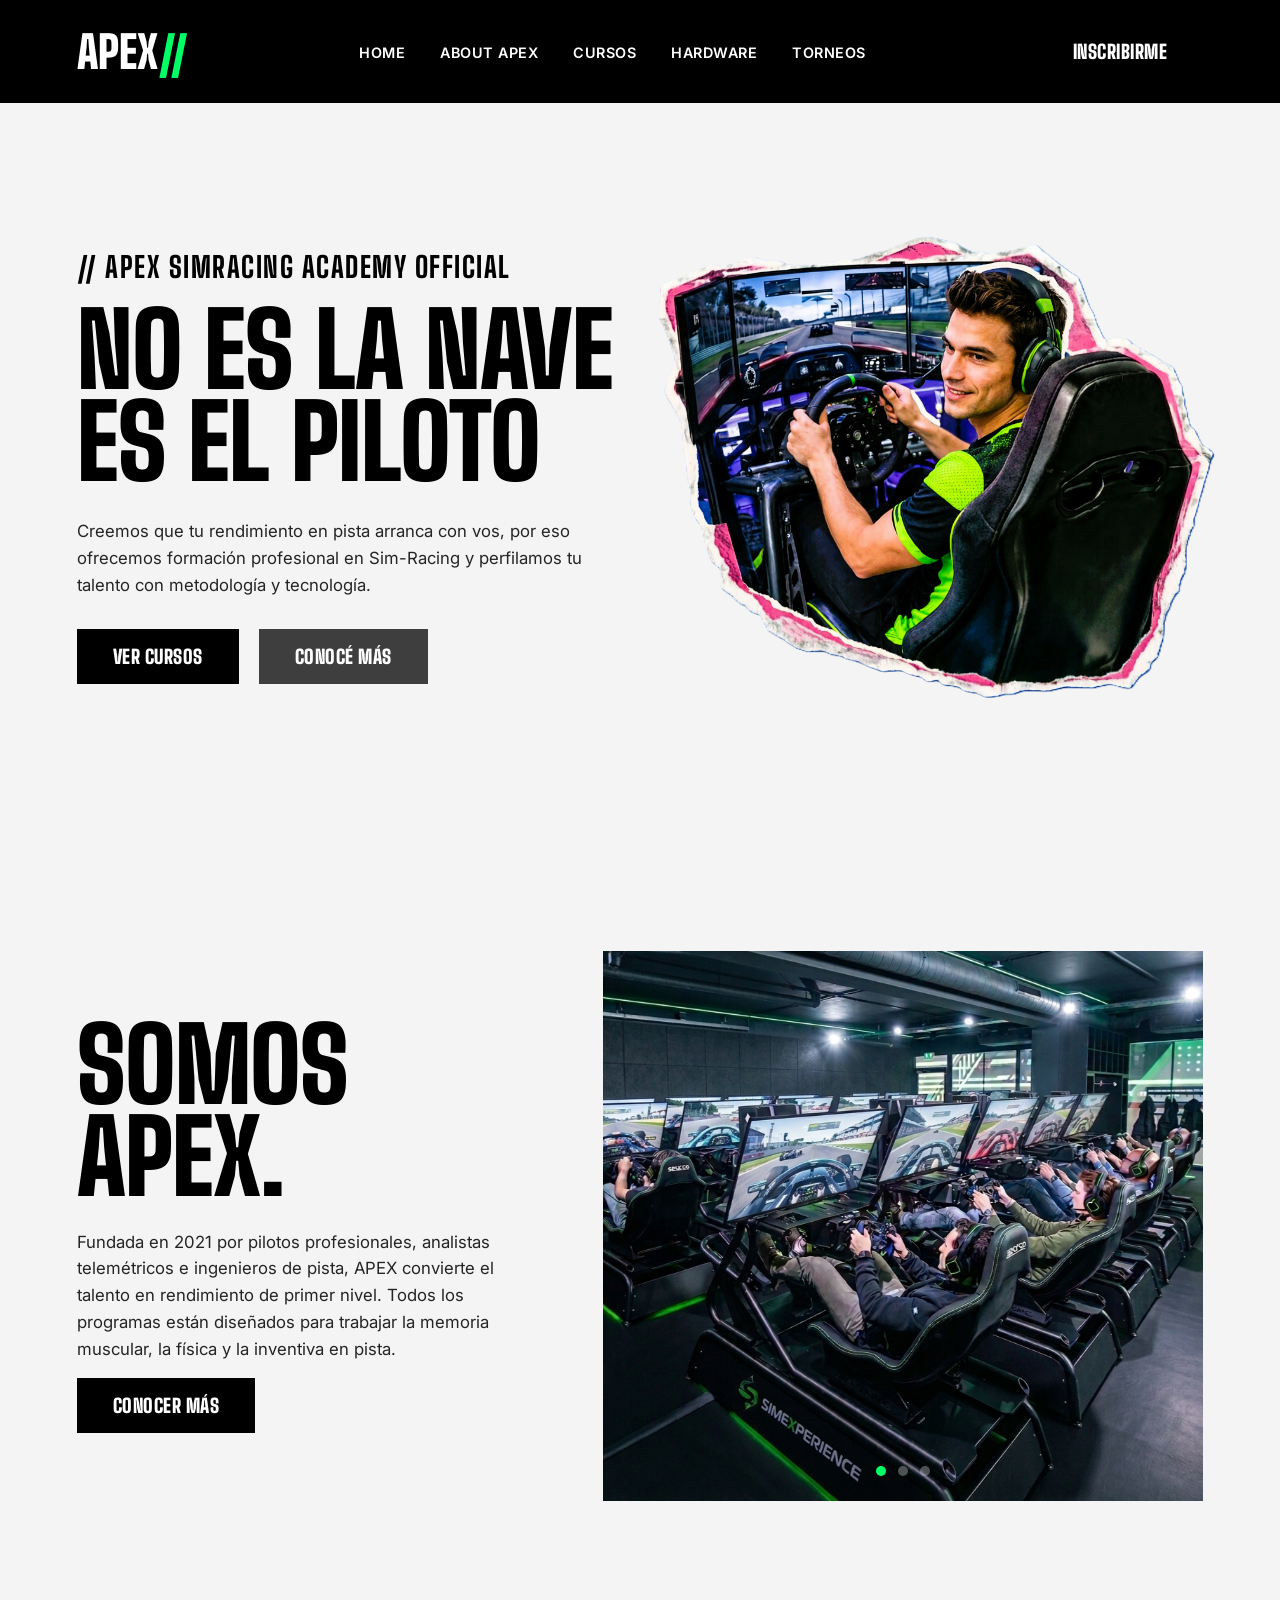
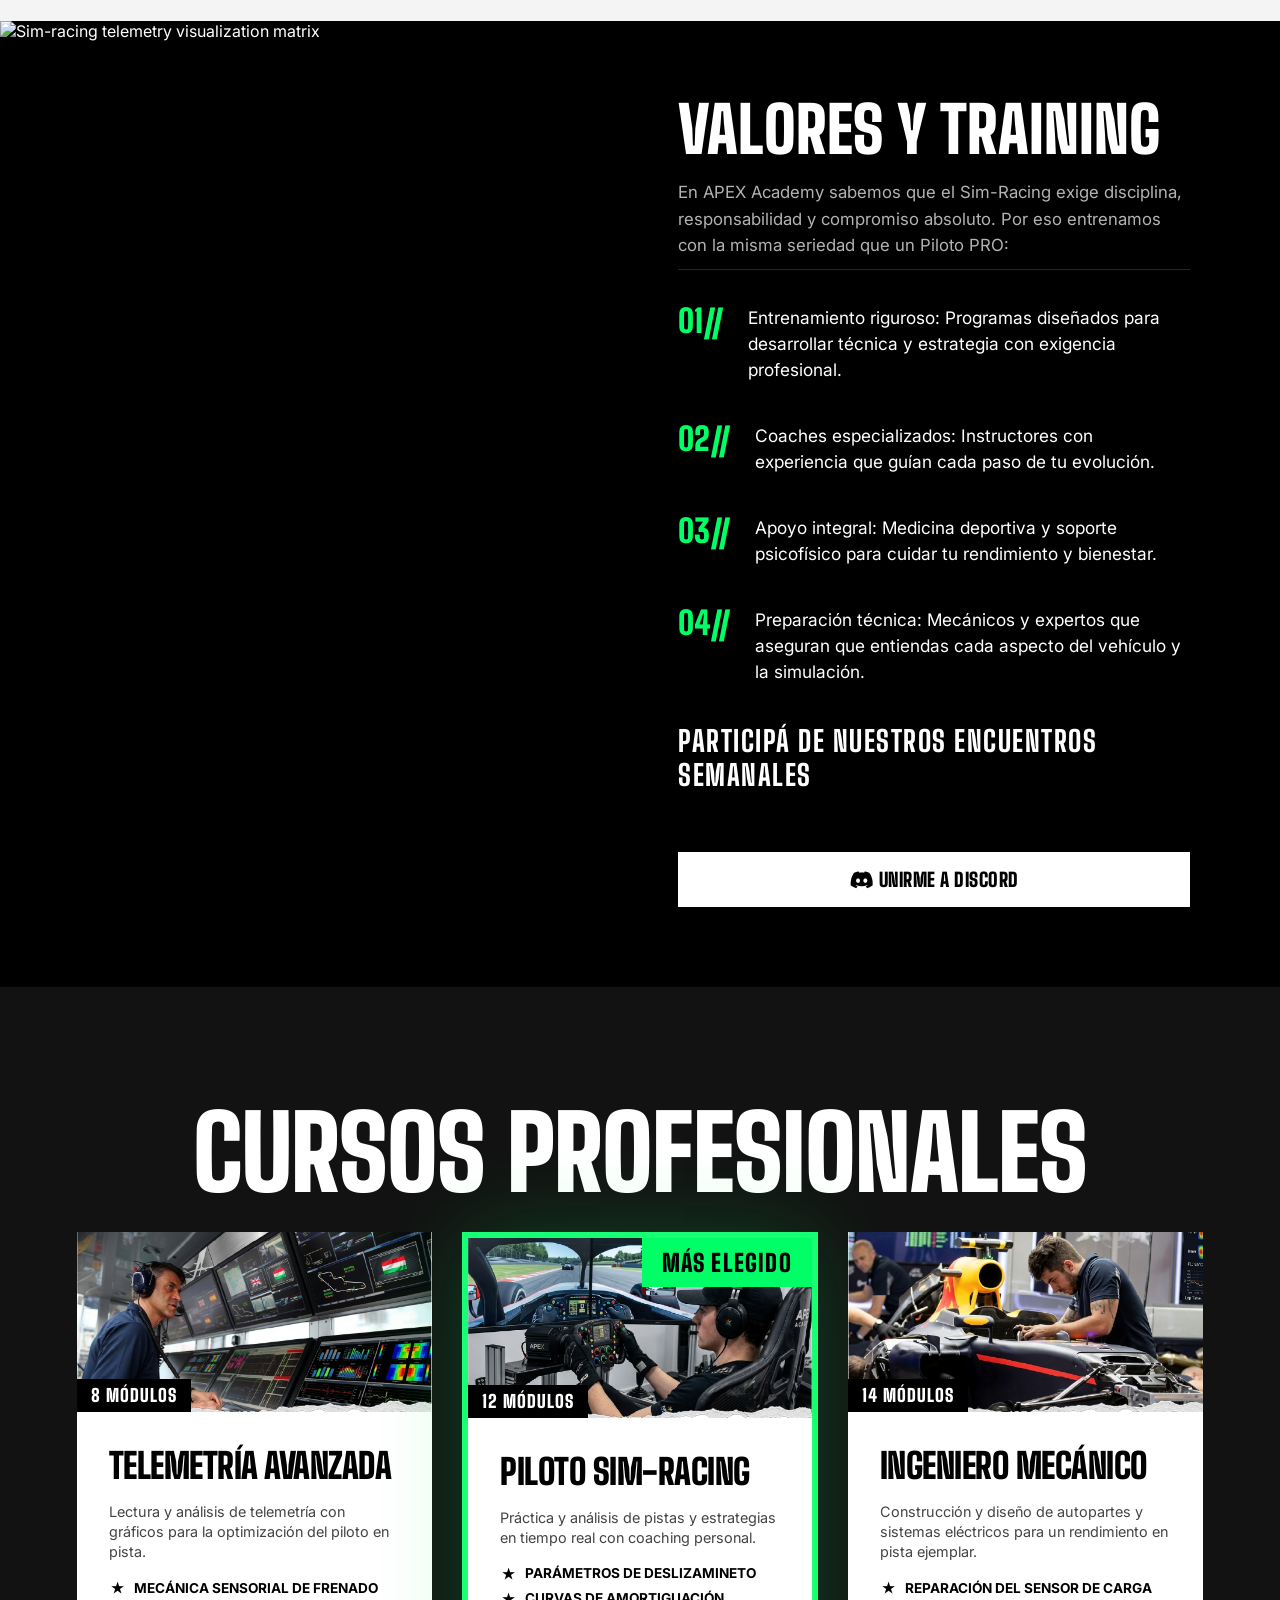
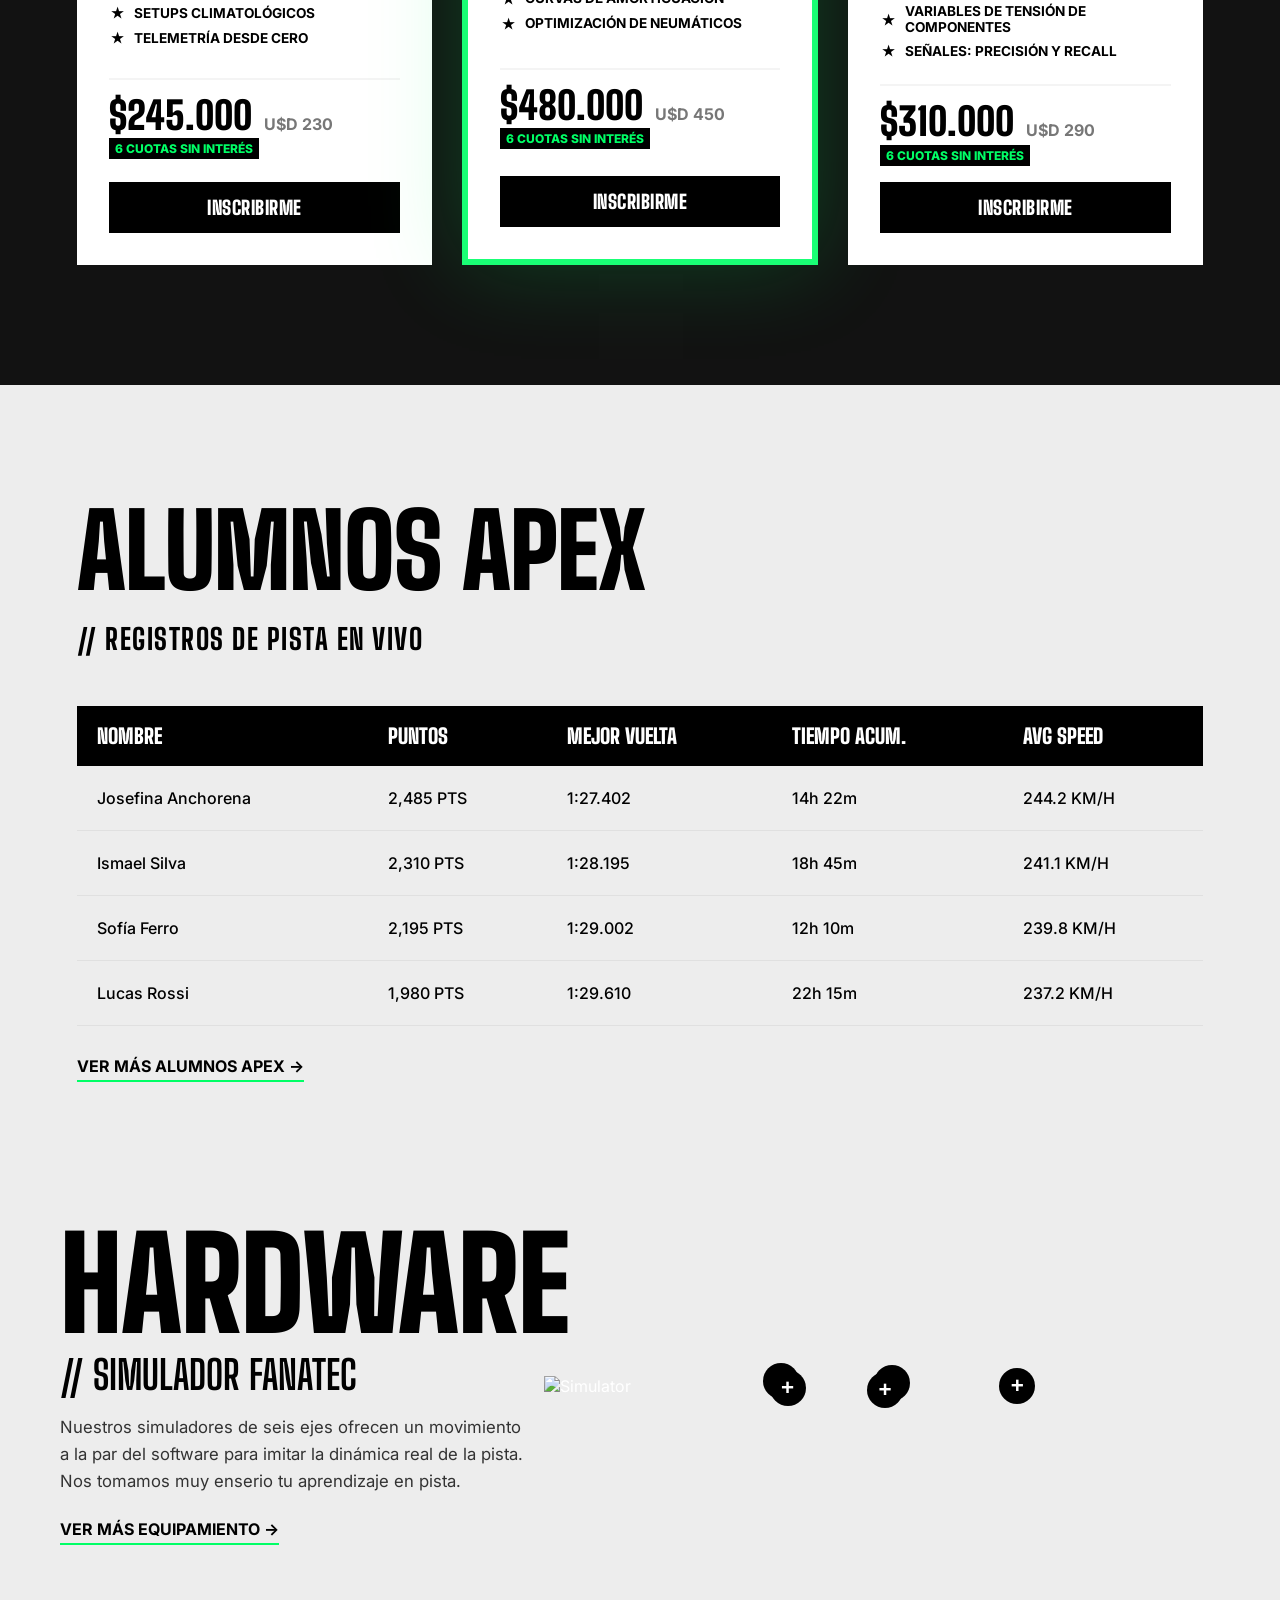
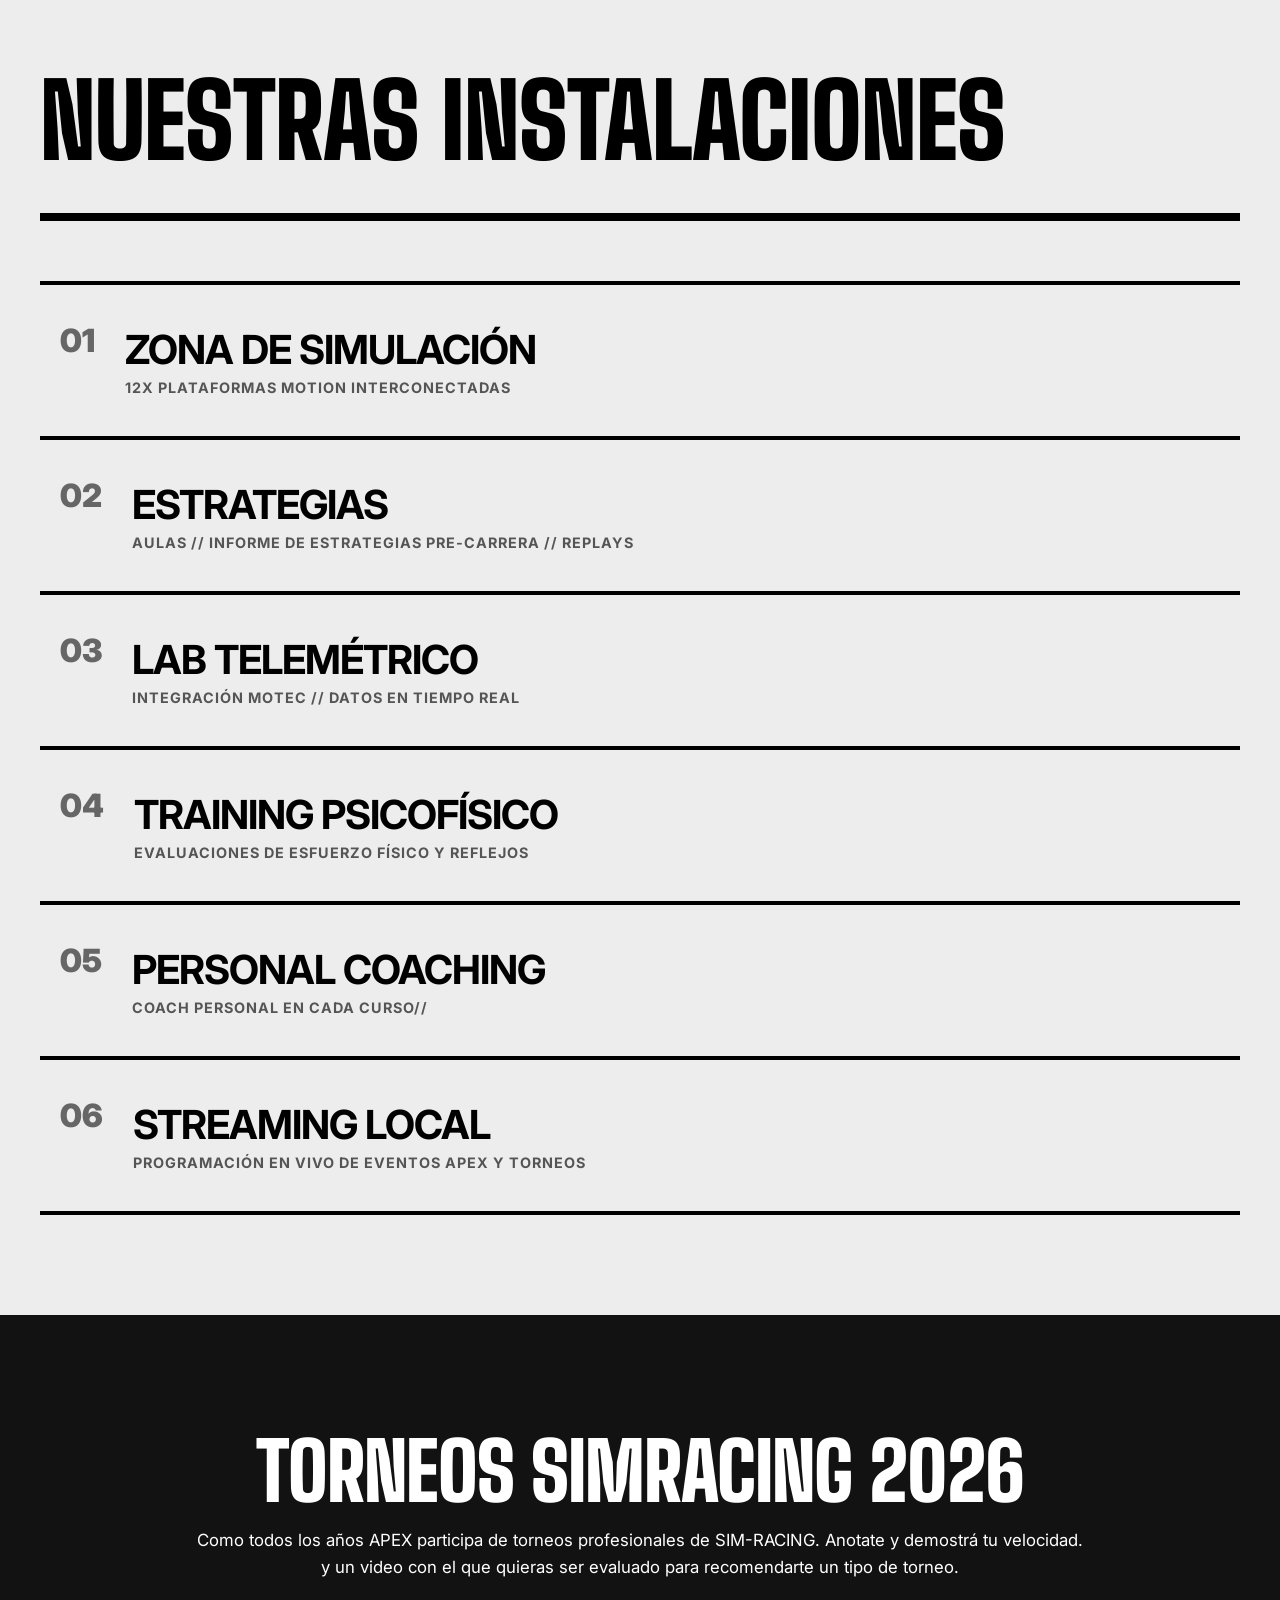
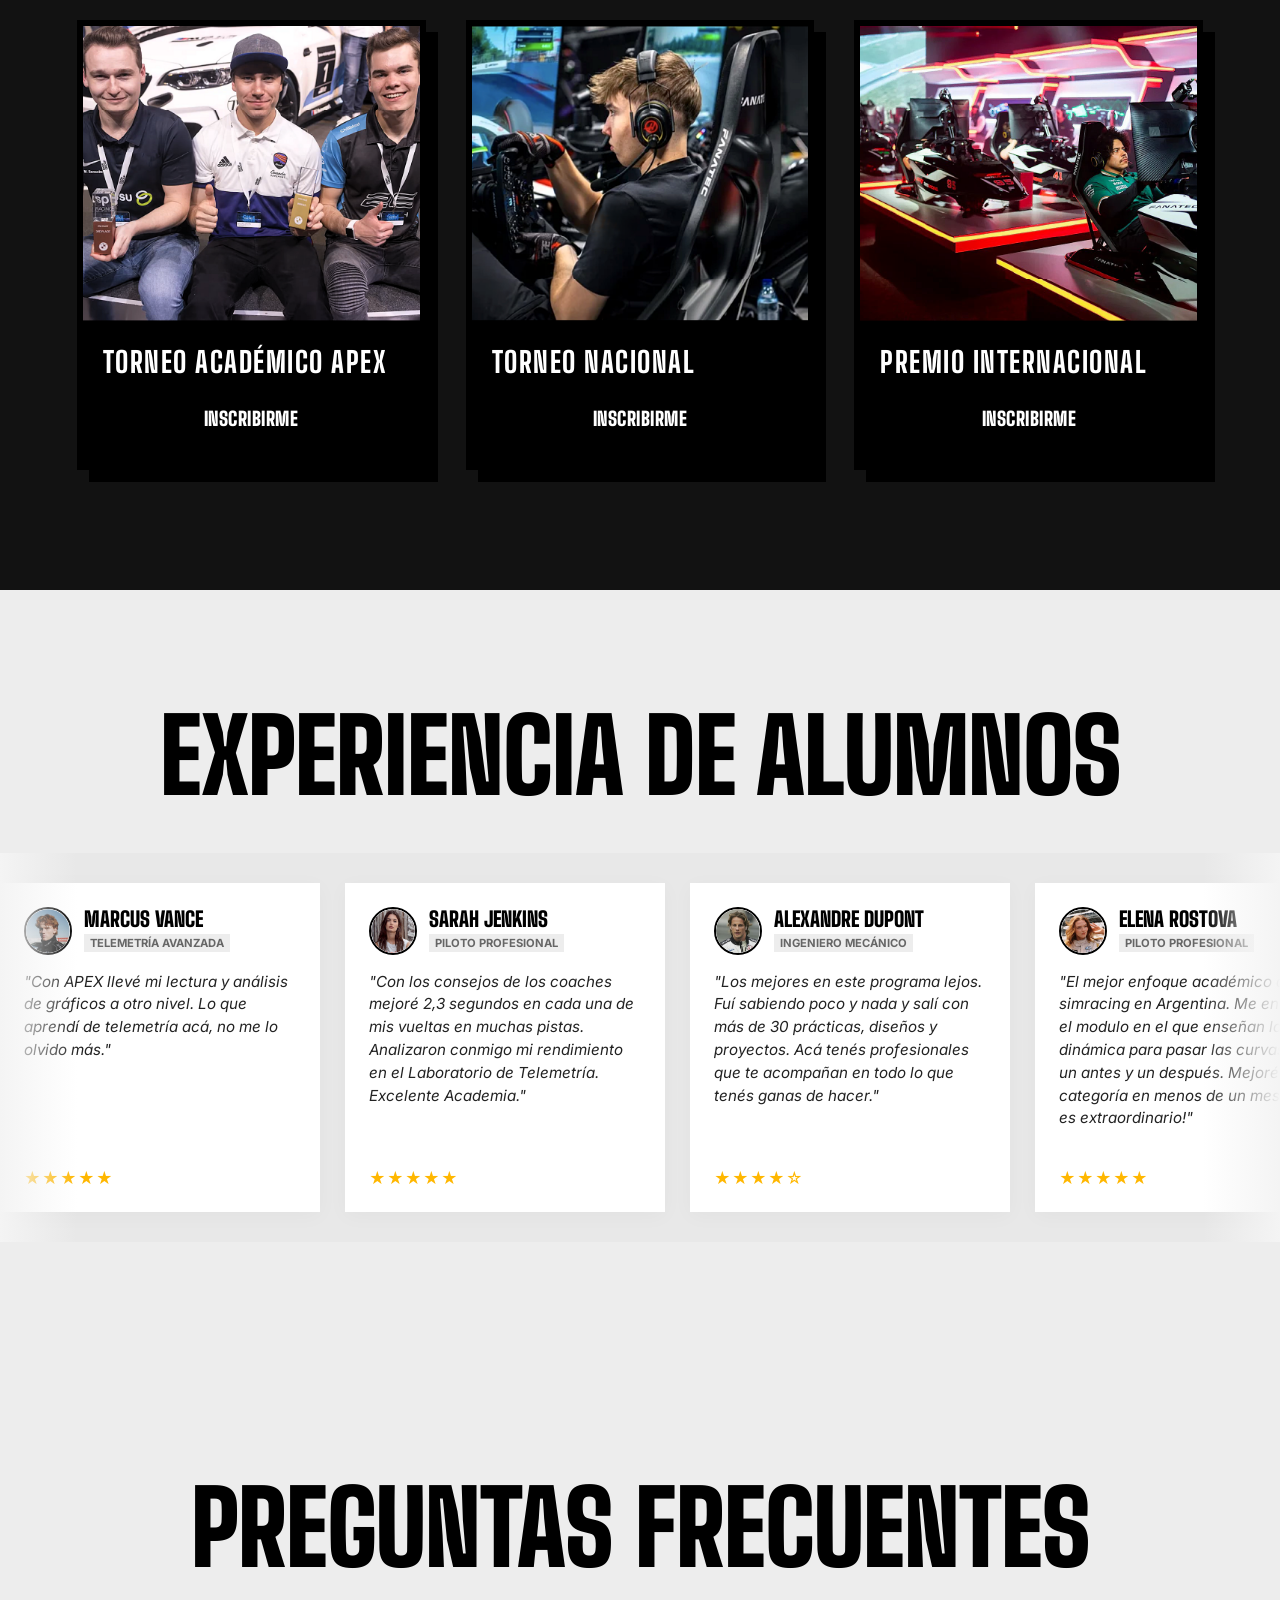
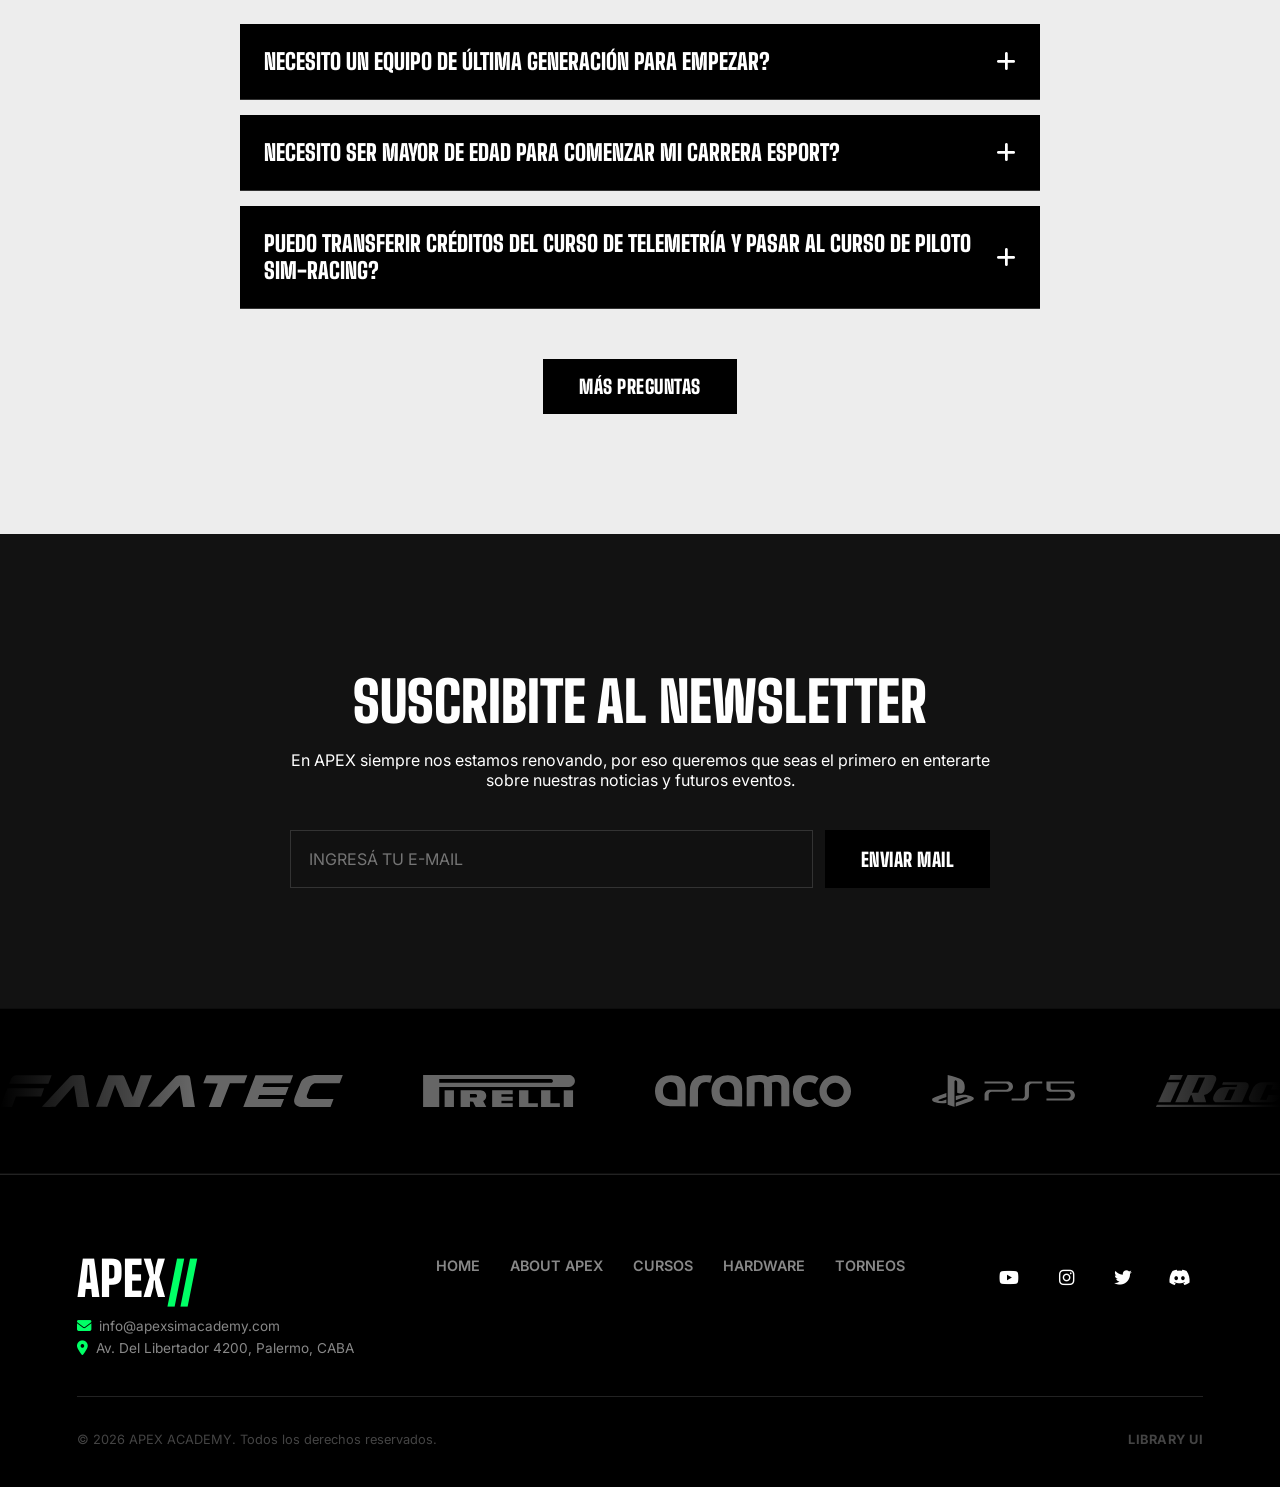
==== commit 28add78e: "Update and rename home3.html to index.html" ====
--- a/index.html
+++ b/index.html
@@ -1,568 +1,696 @@
-<!DOCTYPE html>
-<html lang="es">
-<head>
-    <meta charset="UTF-8">
-    <meta name="viewport" content="width=device-width, initial-scale=1.0">
-    <title>APEX // Piloto Sim-Racing Course</title>
-    <link rel="stylesheet" href="style.css">
-    <link rel="stylesheet" href="https://cdnjs.cloudflare.com/ajax/libs/font-awesome/6.4.0/css/all.min.css">
-    <link href="https://fonts.googleapis.com/css2?family=Big+Shoulders+Display:wght@400;700;800;900&family=Inter:wght@300;400;500;600;700;800&display=swap" rel="stylesheet">
-</head>
-<body>
-
-<!-- =========================================
-     NAVBAR (Código intacto de anotaciones.txt)
-     ========================================= -->
-<nav class="navbar">
-    <div class="nav-logo">APEX<span>//</span></div>
-    <ul class="nav-links">
-        <li><a href="home3.html">Home</a></li>
-        <li><a href="#Módulos">Módulos</a></li>
-        <li><a href="#Alumnos 2025">Alumnos 2025</a></li>
-        <li><a href="#Certificado">Certificado</a></li>
-        <li><a href="#Coaches">Coaches</a></li>
-        <li><a href="#Más Cursos">Más Cursos</a></li>
-    </ul>
-    <a href="#courses" class="btn-unified">INSCRIBIRME</a>
-    <div class="menu-toggle"><i class="fas fa-bars"></i></div>
-</nav>
-
-<!-- =========================================
-     NUEVAS SECCIONES (index.html)
-     ========================================= -->
-
-<!-- SECTION 1: HERO DE DETALLE -->
-<section class="idx-hero-section">
-    <div class="idx-hero-container">
-        <div class="idx-hero-col-1">
-            <span class="idx-eyebrow">CURSO ESTRELLA // 2026</span>
-            <h1 class="idx-hero-title">PILOTO SIM-RACING</h1>
-            <h2 class="idx-hero-subtitle">DOMINA LA PISTA, CONTROLA TU DESTINO</h2>
-            <p class="idx-hero-paragraph">El programa definitivo para convertirte en un piloto profesional de simracing. 12 módulos de pura práctica, telemetría en tiempo real y coaching personalizado para llevarte al siguiente nivel.</p>
-        </div>
-        <div class="idx-hero-col-2">
-            <div class="idx-price-card">
-                <div class="idx-card-header">
-                    <span class="idx-card-tag">MÁS ELEGIDO</span>
-                    <h3 class="idx-card-title">PILOTO SIM-RACING</h3>
-                    <p class="idx-card-sub">12 Módulos // Coaching Personal</p>
-                </div>
-                <div class="idx-price-block">
-                    <span class="idx-price-main">$480.000</span>
-                    <span class="idx-price-usd">U$D 450</span>
-                    <div class="idx-installments">6 CUOTAS SIN INTERÉS</div>
-                </div>
-                <ul class="idx-features-list">
-                    <li class="idx-feature-item"><i class="fas fa-users"></i> Acceso a Comunidad APEX</li>
-                    <li class="idx-feature-item"><i class="fas fa-book"></i> 12 Módulos Prácticos</li>
-                    <li class="idx-feature-item"><i class="fas fa-tshirt"></i> Merchandising Oficial</li>
-                    <li class="idx-feature-item"><i class="fas fa-dumbbell"></i> Acceso al Gym Psico-físico</li>
-                    <li class="idx-feature-item"><i class="fas fa-gamepad"></i> Zona de Simuladores 24/7</li>
-                    <li class="idx-feature-item"><i class="fas fa-user-cog"></i> Personal Coaching 1 a 1</li>
-                </ul>
-                <a href="#" class="idx-cta-btn">INSCRIBIRME AHORA <i class="fas fa-arrow-right"></i></a>
-            </div>
-        </div>
-    </div>
-</section>
-
-<!-- SECTION 2: MODULOS DEL CURSO -->
-<section class="idx-modules-section">
-    <div class="idx-modules-header">
-        <span class="idx-sec-lvl-1">PLAN DE ESTUDIOS</span>
-        <h2 class="idx-sec-lvl-2">PROGRAMA ACADÉMICO</h2>
-        <h3 class="idx-sec-lvl-3">12 MÓDULOS // 3 BLOQUES DE ALTO RENDIMIENTO</h3>
-        <p class="idx-sec-lvl-4">Cada bloque está diseñado para trabajar una faceta crítica del piloto profesional. Desde la física del vehículo hasta la psicología de la competición.</p>
-        <span class="idx-sec-lvl-5">[ TU CARRERA EMPIEZA CON APEX ]</span>
-    </div>
-
-    <div class="idx-modules-grid">
-        <!-- CARD 1 -->
-        <div class="idx-module-card">
-            <span class="idx-card-lvl-5">MÓDULOS 01-04</span>
-            <h4 class="idx-card-lvl-1">BLOQUE 01 // BASICS</h4>
-            <p class="idx-card-lvl-2">Base teórica y práctica inicial</p>
-            
-            <div class="idx-module-block">
-                <h5 class="idx-card-lvl-3">MÓDULO 1: FÍSICA DEL VEHÍCULO</h5>
-                <p class="idx-card-lvl-6">4 Temas // 2h de práctica</p>
-                <ul class="idx-card-lvl-4">
-                    <li>Transferencia de masas</li>
-                    <li>Aerodinámica básica</li>
-                    <li>Neumáticos y grip</li>
-                    <li>Geometría de suspensión</li>
-                </ul>
-            </div>
-            <div class="idx-module-block">
-                <h5 class="idx-card-lvl-3">MÓDULO 2: TÉCNICA DE CONDUCCIÓN</h5>
-                <p class="idx-card-lvl-6">4 Temas // 3h de práctica</p>
-                <ul class="idx-card-lvl-4">
-                    <li>Punto de frenado ideal</li>
-                    <li>Trazadas y apex</li>
-                    <li>Salida de curva</li>
-                    <li>Manejo de sobreviraje</li>
-                </ul>
-            </div>
-            <div class="idx-module-block">
-                <h5 class="idx-card-lvl-3">MÓDULO 3: ERGONOMÍA</h5>
-                <p class="idx-card-lvl-6">4 Temas // 1.5h de práctica</p>
-                <ul class="idx-card-lvl-4">
-                    <li>Posición en el asiento</li>
-                    <li>Agarre del volante</li>
-                    <li>Uso de pedales</li>
-                    <li>Visión periférica</li>
-                </ul>
-            </div>
-            <div class="idx-module-block">
-                <h5 class="idx-card-lvl-3">MÓDULO 4: REGLAMENTO</h5>
-                <p class="idx-card-lvl-6">4 Temas // 1h teórica</p>
-                <ul class="idx-card-lvl-4">
-                    <li>Banderas y señales</li>
-                    <li>Penalizaciones comunes</li>
-                    <li>Protocolo de largada</li>
-                    <li>Ética en pista</li>
-                </ul>
-            </div>
-        </div>
-
-        <!-- CARD 2 -->
-        <div class="idx-module-card">
-            <span class="idx-card-lvl-5">MÓDULOS 05-08</span>
-            <h4 class="idx-card-lvl-1">BLOQUE 02 // TELEMETRÍA</h4>
-            <p class="idx-card-lvl-2">Análisis de datos y optimización</p>
-            
-            <div class="idx-module-block">
-                <h5 class="idx-card-lvl-3">MÓDULO 5: INTRO A MOTEC</h5>
-                <p class="idx-card-lvl-6">4 Temas // 2.5h de práctica</p>
-                <ul class="idx-card-lvl-4">
-                    <li>Interfaz y navegación</li>
-                    <li>Canales principales</li>
-                    <li>Superposición de vueltas</li>
-                    <li>Exportación de datos</li>
-                </ul>
-            </div>
-            <div class="idx-module-block">
-                <h5 class="idx-card-lvl-3">MÓDULO 6: ANÁLISIS DE FRENAJE</h5>
-                <p class="idx-card-lvl-6">4 Temas // 3h de práctica</p>
-                <ul class="idx-card-lvl-4">
-                    <li>Presión vs velocidad</li>
-                    <li>Temperatura de discos</li>
-                    <li>Bias de frenada</li>
-                    <li>Trail braking avanzado</li>
-                </ul>
-            </div>
-            <div class="idx-module-block">
-                <h5 class="idx-card-lvl-3">MÓDULO 7: ACELERACIÓN</h5>
-                <p class="idx-card-lvl-6">4 Temas // 2h de práctica</p>
-                <ul class="idx-card-lvl-4">
-                    <li>Apertura de acelerador</li>
-                    <li>Gestión de tracción</li>
-                    <li>Relación de marchas</li>
-                    <li>Salida de curvas lentas</li>
-                </ul>
-            </div>
-            <div class="idx-module-block">
-                <h5 class="idx-card-lvl-3">MÓDULO 8: SETUP BÁSICO</h5>
-                <p class="idx-card-lvl-6">4 Temas // 2h de práctica</p>
-                <ul class="idx-card-lvl-4">
-                    <li>Presión de neumáticos</li>
-                    <li>Alineación básica</li>
-                    <li>Barra estabilizadora</li>
-                    <li>Altura de marcha</li>
-                </ul>
-            </div>
-        </div>
-
-        <!-- CARD 3 -->
-        <div class="idx-module-card">
-            <span class="idx-card-lvl-5">MÓDULOS 09-12</span>
-            <h4 class="idx-card-lvl-1">BLOQUE 03 // ESTRATEGIA</h4>
-            <p class="idx-card-lvl-2">Mentalidad y táctica de carrera</p>
-            
-            <div class="idx-module-block">
-                <h5 class="idx-card-lvl-3">MÓDULO 9: GESTIÓN DE NEUMÁTICOS</h5>
-                <p class="idx-card-lvl-6">4 Temas // 2h de práctica</p>
-                <ul class="idx-card-lvl-4">
-                    <li>Degradación térmica</li>
-                    <li>Conducción suave</li>
-                    <li>Stints y ventanas</li>
-                    <li>Estrategia de pits</li>
-                </ul>
-            </div>
-            <div class="idx-module-block">
-                <h5 class="idx-card-lvl-3">MÓDULO 10: GESTIÓN DE COMBUSTIBLE</h5>
-                <p class="idx-card-lvl-6">4 Temas // 1.5h de práctica</p>
-                <ul class="idx-card-lvl-4">
-                    <li>Mapas de motor</li>
-                    <li>Lift and coast</li>
-                    <li>Cálculo de consumo</li>
-                    <li>Undercut / Overcut</li>
-                </ul>
-            </div>
-            <div class="idx-module-block">
-                <h5 class="idx-card-lvl-3">MÓDULO 11: ADELANTAMIENTOS</h5>
-                <p class="idx-card-lvl-6">4 Temas // 3h de práctica</p>
-                <ul class="idx-card-lvl-4">
-                    <li>Zonas de DRS</li>
-                    <li>Frenadas en dupla</li>
-                    <li>Defensa de posición</li>
-                    <li>Riesgo vs recompensa</li>
-                </ul>
-            </div>
-            <div class="idx-module-block">
-                <h5 class="idx-card-lvl-3">MÓDULO 12: CLIMA</h5>
-                <p class="idx-card-lvl-6">4 Temas // 2h de práctica</p>
-                <ul class="idx-card-lvl-4">
-                    <li>Lectura de radar</li>
-                    <li>Cambios de slick a wet</li>
-                    <li>Trazadas en mojado</li>
-                    <li>Adaptación progresiva</li>
-                </ul>
-            </div>
-        </div>
-</section>
-
-<!-- SECTION 3: ALUMNOS 2025 -->
-<section class="idx-alumni-section">
-    <div class="idx-alumni-grid">
-        <div class="idx-alumni-col-1">
-            <span class="idx-eyebrow">CLASE 2025</span>
-            <h2 class="idx-alumni-title">FORJANDO PILOTOS</h2>
-            <h3 class="idx-alumni-subtitle">LA EXPERIENCIA APEX EN IMÁGENES</h3>
-            <p class="idx-alumni-paragraph">Nuestra generación 2025 dejó todo en la pista. Desde las primeras sesiones de briefing hasta el momento de la graduación, cada alumno vivió la intensidad de la competición profesional. Esto es lo que significa formar parte de la academia más exigente del país.</p>
-        </div>
-        <div class="idx-alumni-col-2">
-            <div class="idx-alumni-images">
-                <div class="idx-img-wrapper">
-                    <div class="idx-img-overlay-top">BRIEFING // 08:00 AM</div>
-                    <img src="assets/firstpic.png" alt="Briefing 2025">
-                    <div class="idx-img-overlay-bottom">Análisis de telemetría pre-práctica</div>
-                </div>
-                <div class="idx-img-wrapper">
-                    <div class="idx-img-overlay-top">PRACTICA // 11:30 AM</div>
-                    <img src="assets/secondpic.png" alt="Práctica 2025">
-                    <div class="idx-img-overlay-bottom">Simuladores Motion 6 ejes en acción</div>
-                </div>
-                <div class="idx-img-wrapper">
-                    <div class="idx-img-overlay-top">GRADUACIÓN // 18:00 PM</div>
-                    <img src="assets/thirdpic.png" alt="Graduación 2025">
-                    <div class="idx-img-overlay-bottom">Entrega de certificados y premios</div>
-                </div>
-            </div>
-        </div>
-    </div>
-</section>
-
-<!-- SECTION 4: ACCREDITATION -->
-<section class="idx-accreditation-section">
-    <div class="idx-acc-container">
-        <span class="idx-acc-lvl-1">CERTIFICACIÓN OFICIAL</span>
-        <h2 class="idx-acc-lvl-2">ACREDITACIÓN APEX ACADEMY</h2>
-        <h3 class="idx-acc-lvl-3">TU PASAPORTE AL SIM-RACING PROFESIONAL</h3>
-        <p class="idx-acc-lvl-4">Al completar satisfactoriamente los 12 módulos del curso Piloto Sim-Racing, obtendrás la certificación oficial de APEX Academy. Un documento que avala tus competencias técnicas, tácticas y físicas.</p>
-        <p class="idx-acc-lvl-5">Reconocido por equipos de Esports y escuderías nacionales e internacionales, este certificado permite tu participación en ligas profesionales y programas de desarrollo de pilotos.</p>
-        <span class="idx-acc-lvl-6">[ VALIDADO POR FANATEC // IRACING // MOTEC ]</span>
-    </div>
-</section>
-
-<!-- SECTION 5: COACHES TEAM -->
-<section class="idx-coaches-section">
-    <div class="idx-coaches-header">
-        <span class="idx-eyebrow">EQUIPO PROFESIONAL</span>
-        <h2 class="idx-coaches-title">TU STAFF DE ENTRENADORES</h2>
-        <h3 class="idx-coaches-subtitle">EX-PILOTOS PROFESIONALES Y ESPECIALISTAS</h3>
-        <p class="idx-coaches-paragraph">Aprende de los mejores. Nuestros coaches combinan experiencia en pista real con conocimiento técnico de vanguardia en simulación.</p>
-    </div>
-    
-    <div class="idx-coaches-grid">
-        <!-- COACH 1 -->
-        <div class="idx-coach-card">
-            <div class="idx-coach-image-wrapper">
-                <img src="assets/coach_1.png" alt="Martín Rodríguez" class="idx-coach-image">
-                <span class="idx-coach-role-badge">HEAD COACH</span>
-            </div>
-            <div class="idx-coach-info">
-                <h4 class="idx-coach-name">Martín Rodríguez</h4>
-                <span class="idx-coach-specialty">Técnica de Conducción</span>
-                <p class="idx-coach-role">Racing Coach</p>
-                <p class="idx-coach-bio">Ex-piloto de TC2000 con 15 años de experiencia en pista. Especialista en trazadas, frenadas y técnicas de adelantamiento. Instructor certificado FIA.</p>
-            </div>
-        </div>
-
-        <!-- COACH 2 -->
-        <div class="idx-coach-card">
-            <div class="idx-coach-image-wrapper">
-                <img src="assets/coach_2.png" alt="Laura Méndez" class="idx-coach-image">
-                <span class="idx-coach-role-badge">TELEMETRY</span>
-            </div>
-            <div class="idx-coach-info">
-                <h4 class="idx-coach-name">Laura Méndez</h4>
-                <span class="idx-coach-specialty">Análisis de Datos</span>
-                <p class="idx-coach-role">Data Coach</p>
-                <p class="idx-coach-bio">Ingeniera en telemetría con experiencia en W Series. Experta en MoTeC i2 Pro y análisis de gráficos para optimización de rendimiento en pista.</p>
-            </div>
-        </div>
-
-        <!-- COACH 3 -->
-        <div class="idx-coach-card">
-            <div class="idx-coach-image-wrapper">
-                <img src="assets/coach_3.png" alt="Diego Fernández" class="idx-coach-image">
-                <span class="idx-coach-role-badge">PHYSICAL</span>
-            </div>
-            <div class="idx-coach-info">
-                <h4 class="idx-coach-name">Diego Fernández</h4>
-                <span class="idx-coach-specialty">Preparación Física</span>
-                <p class="idx-coach-role">Physical Trainer</p>
-                <p class="idx-coach-bio">Licenciado en Educación Física especializado en deportes de motor. Diseña programas de entrenamiento cervical, cardio y resistencia para pilotos.</p>
-            </div>
-        </div>
-
-        <!-- COACH 4 -->
-        <div class="idx-coach-card">
-            <div class="idx-coach-image-wrapper">
-                <img src="assets/coach_4.png" alt="Carolina Vega" class="idx-coach-image">
-                <span class="idx-coach-role-badge">MENTAL</span>
-            </div>
-            <div class="idx-coach-info">
-                <h4 class="idx-coach-name">Carolina Vega</h4>
-                <span class="idx-coach-specialty">Psicología Deportiva</span>
-                <p class="idx-coach-role">Psychophysical Trainer</p>
-                <p class="idx-coach-bio">Psicóloga deportiva con maestría en rendimiento de élite. Especialista en manejo de presión, visualización y rutinas pre-carrera para maximizar resultados.</p>
-            </div>
-        </div>
-    </div>
-</section>
-
-<!-- SECTION 6: OTHER COURSES -->
-<section class="idx-other-section">
-    <div class="idx-other-grid">
-        <div class="idx-other-col-cta">
-            <a href="#" class="idx-other-cta-btn">MÁS CURSOS <i class="fas fa-arrow-right"></i></a>
-       </div>
-        <div class="idx-other-card">
-            <span class="idx-other-tag">INGENIERÍA</span>
-            <h4 class="idx-other-title">INGENIERO MECÁNICO</h4>
-            <p class="idx-other-text">Diseño de autopartes, sistemas eléctricos y optimización de rendimiento en pista.</p>
-            <a href="#" class="idx-other-link">VER PROGRAMA <i class="fas fa-chevron-right"></i></a>
-        </div>
-        <div class="idx-other-card">
-            <span class="idx-other-tag">DATOS</span>
-            <h4 class="idx-other-title">LABORATORIO DE TELEMETRÍA</h4>
-            <p class="idx-other-text">Lectura avanzada de gráficos, sensores y análisis de datos en tiempo real.</p>
-            <a href="#" class="idx-other-link">VER PROGRAMA <i class="fas fa-chevron-right"></i></a>
-        </div>
-    </div>
-</section>
-
-<!-- =========================================
-     REVIEW (Código intacto de anotaciones.txt)
-     ========================================= -->
-<section class="section reviews-section reveal">
-    <h2 class="title-massive text-white text-center">EXPERIENCIA DE ALUMNOS</h2>
-    <div class="reviews-marquee-container">
-        <div class="marquee-inner-track" id="review-marquee">
-            <div class="reviews__list">
-                <div class="review-card">
-                    <div class="user-meta">
-                        <img src="assets/user-1.jpg" alt="Marcus Vance">
-                        <div>
-                            <h4>Marcus Vance</h4>
-                            <span class="course-taken">Telemetría Avanzada</span>
-                        </div>
-                    </div>
-                    <p class="paragraph review-text">"Con APEX llevé mi lectura y análisis de gráficos a otro nivel. Lo que aprendí de telemetría acá, no me lo olvido más."</p>
-                    <div class="stars">★★★★★</div>
-                </div>
-                <div class="review-card">
-                    <div class="user-meta">
-                        <img src="assets/user-2.jpg" alt="Sarah Jenkins">
-                        <div>
-                            <h4>Sarah Jenkins</h4>
-                            <span class="course-taken">Piloto Profesional</span>
-                        </div>
-                    </div>
-                    <p class="paragraph review-text">"Con los consejos de los coaches mejoré 2,3 segundos en cada una de mis vueltas en muchas pistas. Analizaron conmigo mi rendimiento en el Laboratorio de Telemetría. Excelente Academia."</p>
-                    <div class="stars">★★★★★</div>
-                </div>
-                <div class="review-card">
-                    <div class="user-meta">
-                        <img src="assets/user-3.jpg" alt="Alexandre Dupont">
-                        <div>
-                            <h4>Alexandre Dupont</h4>
-                            <span class="course-taken">Ingeniero Mecánico</span>
-                        </div>
-                    </div>
-                    <p class="paragraph review-text">"Los mejores en este programa lejos. Fuí sabiendo poco y nada y salí con más de 30 prácticas, diseños y proyectos. Acá tenés profesionales que te acompañan en todo lo que tenés ganas de hacer."</p>
-                    <div class="stars">★★★★☆</div>
-                </div>
-                <div class="review-card">
-                    <div class="user-meta">
-                        <img src="assets/user-4.jpg" alt="Elena Rostova">
-                        <div>
-                            <h4>Elena Rostova</h4>
-                            <span class="course-taken">Piloto Profesional</span>
-                        </div>
-                    </div>
-                    <p class="paragraph review-text">"El mejor enfoque académico de simracing en Argentina. Me encantó el modulo en el que enseñan la dinámica para pasar las curvas, es un antes y un después. Mejoré de categoría en menos de un mes. APEX es extraordinario!"</p>
-                    <div class="stars">★★★★★</div>
-                </div>
-            </div>
-            <div class="reviews__list" aria-hidden="true">
-                <div class="review-card">
-                    <div class="user-meta">
-                        <img src="assets/user-1.jpg" alt="">
-                        <div>
-                            <h4>Marcus Vance</h4>
-                            <span class="course-taken">Telemetría Avanzada</span>
-                        </div>
-                    </div>
-                    <p class="paragraph review-text">"Tienen un programa excelente y evaluamos el rendimiento de los pilotos de APEX. Así los relevamientos son 100% reales y les sirve tanto a ellos como a nosotros para seguir mejorando y aprendiendo. #SOMOSAPEX2026"</p>
-                    <div class="stars">★★★★★</div>
-                </div>
-                <div class="review-card">
-                    <div class="user-meta">
-                        <img src="assets/user-2.jpg" alt="">
-                        <div>
-                            <h4>Sarah Jenkins</h4>
-                            <span class="course-taken">Piloto Profesional</span>
-                        </div>
-                    </div>
-                    <p class="paragraph review-text">"No pensé que podía mejorar y mucho menos competir en los Torneos Nacionales de Simracing. Con APEX lo logré y llegué a participar y al segundo lugar en mi categoria! Hice amigos y contactos, terminé mi curso y me voy con muchos recuerdos de la academia."</p>
-                    <div class="stars">★★★★★</div>
-                </div>
-                <div class="review-card">
-                    <div class="user-meta">
-                        <img src="assets/user-3.jpg" alt="">
-                        <div>
-                            <h4>Alexandre Dupont</h4>
-                            <span class="course-taken">Ingeniero Mecánico</span>
-                        </div>
-                    </div>
-                    <p class="paragraph review-text">"Aprendí a calibrar la matriz de retroalimentación de la fuerza de conducción directa, lo que salvó mi diseño de tener problemas persistentes en el layout. Gracias APEX!"</p>
-                    <div class="stars">★★★★★</div>
-                </div>
-                <div class="review-card">
-                    <div class="user-meta">
-                        <img src="assets/user-4.jpg" alt="">
-                        <div>
-                            <h4>Elena Rostova</h4>
-                            <span class="course-taken">Telemetría Avanzada</span>
-                        </div>
-                    </div>
-                    <p class="paragraph review-text">"El análisis de curvas de amortiguamiento en tiempo real es una locura. Fue un desafío total este curso pero lo recomiendo una y mil veces."</p>
-                    <div class="stars">★★★★★</div>
-                </div>
-            </div>
-        </div>
-    </div>
-</section>
-
-<!-- =========================================
-     FAQ (Código intacto de anotaciones.txt)
-     ========================================= -->
-<section class="section faq-section reveal">
-    <h2 class="title-massive text-black text-center">PREGUNTAS FRECUENTES</h2>
-    <div class="faq-accordion-container">
-        <div class="faq-box">
-            <div class="faq-trigger">¿Necesito tener experiencia previa en simuladores o automovilismo real?<i class="fas fa-plus"></i></div>
-            <div class="faq-content"><p>No, para nada. El curso está diseñado desde cero. Contamos con niveles que van desde el principiante absoluto (que nunca tocó un volante) hasta pilotos avanzados que buscan pulir centésimas en pista. Nos adaptamos a tu nivel actual.</p></div>
-        </div>
-        <div class="faq-box">
-            <div class="faq-trigger">¿Hay un límite de edad para inscribirse?<i class="fas fa-plus"></i></div>
-            <div class="faq-content"><p>El curso está abierto a apasionados de los motores de todas las edades (generalmente a partir de los 12 o 14 años, por una cuestión de la altura mínima para alcanzar los pedales de los simuladores profesionales). Si tenés dudas con los más chicos, te invitamos a una prueba de juego antes de inscribirte.</p></div>
-        </div>
-        <div class="faq-box">
-            <div class="faq-trigger">¿Qué diferencia hay entre entrenar en la academia y correr en mi casa?<i class="fas fa-plus"></i></div>
-            <div class="faq-content"><p>En la academia contás con hardware profesional de gama alta (volantes Direct Drive, pedaleras con celda de carga y estructuras rígidas) que transmiten sensaciones idénticas a un auto real. Pero lo más importante es el coaching en vivo: un instructor analiza tu telemetría, corrige tus vicios de manejo al instante y te enseña técnicas de carrera que tardarías meses en descubrir solo.</p></div>
-        </div>
-        <div class="faq-box extra-faq">
-            <div class="faq-trigger">¿Qué simuladores y software se utilizan durante las clases?<i class="fas fa-plus"></i></div>
-            <div class="faq-content"><p>Trabajamos con las plataformas líderes de la industria y la competición oficial, principalmente iRacing y Assetto Corsa Competizione. Esto te garantiza las físicas más realistas del mercado y circuitos escaneados por láser con precisión milimétrica.</p></div>
-        </div>
-        <div class="faq-box extra-faq">
-            <div class="faq-trigger">¿Cómo es la dinámica de una clase presencial?<i class="fas fa-plus"></i></div>
-            <div class="faq-content"><p>Cada clase de 90 minutos se divide en tres partes:
-
-Teoría (20 min): Aprendizaje de conceptos (trazadas, transferencia de pesos, gestión de frenado).
-
-Práctica en pista (50 min): Entrenamientos en el simulador con asistencia del coach.
-
-Análisis y Debriefing (20 min): Revisión de telemetría y tiempos para fijar objetivos.</p></div>
-        </div>
-        <div class="faq-box extra-faq">
-            <div class="faq-trigger">¿Tienen ligas o campeonatos internos para los alumnos?<i class="fas fa-plus"></i></div>
-            <div class="faq-content"><p>¡Sí! Al formar parte de la academia, pasás a integrar nuestra comunidad. Organizamos campeonatos internos exclusivos para alumnos y exalumnos, divididos por categorías, para que puedas aplicar todo lo aprendido en un entorno competitivo, sano y muy divertido.</p></div>
-        </div>
-    </div>
-    <div class="text-center margin-top">
-        <button id="btn-load-faq" class="btn-unified">MÁS PREGUNTAS</button>
-    </div>
-</section>
-
-<!-- =========================================
-     SPONSOR (Código intacto de anotaciones.txt)
-     ========================================= -->
-<section class="section brands-section reveal">
-    <div class="brands__viewport">
-        <div class="brands__track">
-            <ul class="brands__list">
-                <li class="brands__item"><img class="brands__logo" src="assets/fanatec.svg" alt="fanatec"></li>
-                <li class="brands__item"><img class="brands__logo" src="assets/pirelli.svg" alt="pirelli"></li>
-                <li class="brands__item"><img class="brands__logo" src="assets/aramco.svg" alt="aramco"></li>
-                <li class="brands__item"><img class="brands__logo" src="assets/psfive.svg" alt="psfive"></li>
-                <li class="brands__item"><img class="brands__logo" src="assets/iracing.svg" alt="iracing"></li>
-                <li class="brands__item"><img class="brands__logo" src="assets/moza.svg" alt="moza"></li>
-                <li class="brands__item"><img class="brands__logo brands__logo--square" src="assets/aws.svg" alt="aws"></li>
-                <li class="brands__item"><img class="brands__logo" src="assets/logitech.svg" alt="logitech"></li>
-                <li class="brands__item"><img class="brands__logo" src="assets/dolby.svg" alt="dolby"></li>
-            </ul>
-            <ul class="brands__list" aria-hidden="true">
-                <li class="brands__item"><img class="brands__logo" src="assets/fanatec.svg" alt=""></li>
-                <li class="brands__item"><img class="brands__logo" src="assets/pirelli.svg" alt=""></li>
-                <li class="brands__item"><img class="brands__logo brands__logo--square" src="assets/aramco.svg" alt=""></li>
-                <li class="brands__item"><img class="brands__logo" src="assets/psfive.svg" alt=""></li>
-                <li class="brands__item"><img class="brands__logo" src="assets/iracing.svg" alt=""></li>
-                <li class="brands__item"><img class="brands__logo" src="assets/moza.svg" alt=""></li>
-                <li class="brands__item"><img class="brands__logo" src="assets/aws.svg" alt=""></li>
-                <li class="brands__item"><img class="brands__logo" src="assets/logitech.svg" alt=""></li>
-                <li class="brands__item"><img class="brands__logo" src="assets/dolby.svg" alt=""></li>
-            </ul>
-        </div>
-    </div>
-</section>
-
-<!-- =========================================
-     FOOTER (Código intacto de anotaciones.txt)
-     ========================================= -->
-<footer class="footer-root">
-    <div class="footer-wrapper">
-        <div class="footer-brand-block">
-            <div class="footer-logo">APEX<span>//</span></div>
-            <div class="footer-contact-info">
-                <p class="contact-item"><i class="fas fa-envelope"></i> info@apexsimacademy.com</p>
-                <p class="contact-item"><i class="fas fa-map-marker-alt"></i> Av. Del Libertador 4200, Palermo, CABA</p>
-            </div>
-        </div>
-        <ul class="footer-links">
-            <li><a href="#home">Home</a></li>
-            <li><a href="#about">About APEX</a></li>
-            <li><a href="#courses">Cursos</a></li>
-            <li><a href="#equipment">Hardware</a></li>
-            <li><a href="#tournaments">Torneos</a></li>
-        </ul>
-        <div class="footer-socials">
-            <a href="#" class="btn-unified social-ico"><i class="fab fa-youtube"></i></a>
-            <a href="#" class="btn-unified social-ico"><i class="fab fa-instagram"></i></a>
-            <a href="#" class="btn-unified social-ico"><i class="fab fa-twitter"></i></a>
-            <a href="#" class="btn-unified social-ico"><i class="fab fa-discord"></i></a>
-        </div>
-    </div>
-    <div class="footer-legal">
-        <p class="legal-copy">&copy; 2026 APEX ACADEMY. Todos los derechos reservados.</p>
-         <a href="libraryui.html" class="legal-link">LIBRARY UI</a>
-    </div>
-</footer>
-
-<script src="script.js"></script>
-</body>
-</html>
+<!DOCTYPE html>
+<html lang="en">
+<head>
+    <meta charset="UTF-8">
+    <meta name="viewport" content="width=device-width, initial-scale=1.0">
+    <title>APEX // Sim-Racing Academy</title>
+    <link rel="preconnect" href="https://fonts.googleapis.com">
+    <link rel="preconnect" href="https://fonts.gstatic.com" crossorigin>
+    <link href="https://fonts.googleapis.com/css2?family=Big+Shoulders+Display:wght@800;900&family=Inter:wght@300;400;600;700&display=swap" rel="stylesheet">
+    <link rel="stylesheet" href="https://cdnjs.cloudflare.com/ajax/libs/font-awesome/6.4.0/css/all.min.css">
+    <link rel="stylesheet" href="style.css">
+</head>
+<body>
+
+    <nav class="navbar">
+        <div class="nav-logo">APEX<span>//</span></div>
+        <ul class="nav-links">
+            <li><a href="#home">Home</a></li>
+            <li><a href="#about">About APEX</a></li>
+            <li><a href="#courses">Cursos</a></li>
+            <li><a href="#equipment">Hardware</a></li>
+            <li><a href="#tournaments">Torneos</a></li>
+        </ul>
+        <a href="curso.html" class="btn-unified">INSCRIBIRME</a>
+        <div class="menu-toggle"><i class="fas fa-bars"></i></div>
+    </nav>
+
+    <header id="home" class="section hero-section reveal">
+        <div class="hero-container">
+            <div class="hero-text">
+		<h2 class="subtitle">// APEX SIMRACING ACADEMY OFFICIAL</h2>
+                <h1 class="title-massive">NO ES LA NAVE ES EL PILOTO</h1>
+                <p class="paragraph">Creemos que tu rendimiento en pista arranca con vos, por eso ofrecemos formación profesional en Sim-Racing y perfilamos tu talento con metodología y tecnología.</p>
+                <div class="hero-ctas">
+                    <a href="#courses" class="btn-unified">VER CURSOS</a>
+                    <a href="#about" class="btn-secondary">CONOCÉ MÁS</a>
+                </div>
+            </div>
+            <div class="hero-image-wrapper">
+                <img src="assets/heroimg.png" alt="Simulator Racing" class="clean-hero-img">
+            </div>
+        </div>
+    </header>
+
+    <section id="about" class="section about-section reveal">
+        <div class="grid-2col">
+            <div class="about-info">
+                <h2 class="title-massive">SOMOS APEX.</h2>
+                <p class="paragraph">Fundada en 2021 por pilotos profesionales, analistas telemétricos e ingenieros de pista, APEX convierte el talento en rendimiento de primer nivel. Todos los programas están diseñados para trabajar la memoria muscular, la física y la inventiva en pista.</p>
+                <a href="..." target="_blank" class="btn-unified">CONOCER MÁS</a>
+            </div>
+		
+            <div class="about-carousel-container">
+                <div class="carousel-slide-wrapper">
+                    <img src="assets/aboutacademy.png" alt="Rig 1" class="carousel-img active">
+                    <img src="assets/aboutcoaches.png" alt="Rig 2" class="carousel-img">
+                    <img src="assets/pricetournament.png" alt="Rig 3" class="carousel-img">
+                </div>
+                <div class="carousel-dots">
+                    <span class="dot active" data-index="0"></span>
+                    <span class="dot" data-index="1"></span>
+                    <span class="dot" data-index="2"></span>
+                </div>
+            </div>
+        </div>
+    </section>
+
+       <section class="section values-section scroll-reveal">
+    <div class="values-split-grid">
+        <div class="values-image-wrapper">
+    <img src="assets/video3.gif" alt="Sim-racing telemetry visualization matrix">
+	</div>
+        
+        <div class="values-content-wrapper">
+            <h2 class="title-m">VALORES Y TRAINING</h2>
+            <p class="paragraph text-muted">En APEX Academy sabemos que el Sim-Racing exige disciplina, responsabilidad y compromiso absoluto. Por eso entrenamos con la misma seriedad que un Piloto PRO:</p>
+            <hr class="brutal-line">
+            
+            <div class="values-list">
+                <div class="value-item">
+                    <span class="value-num">01//</span>
+                    <p class="value-text">Entrenamiento riguroso: Programas diseñados para desarrollar técnica y estrategia con exigencia profesional.</p>
+                </div>
+                <div class="value-item">
+                    <span class="value-num">02//</span>
+                    <p class="value-text">Coaches especializados: Instructores con experiencia que guían cada paso de tu evolución.</p>
+                </div>
+                <div class="value-item">
+                    <span class="value-num">03//</span>
+                    <p class="value-text">Apoyo integral: Medicina deportiva y soporte psicofísico para cuidar tu rendimiento y bienestar.</p>
+                </div>
+                <div class="value-item">
+                    <span class="value-num">04//</span>
+                    <p class="value-text">Preparación técnica: Mecánicos y expertos que aseguran que entiendas cada aspecto del vehículo y la simulación.</p>
+                </div>
+		<h3 class="subtitle">PARTICIPÁ DE NUESTROS ENCUENTROS SEMANALES</h3>
+            <a href="https://discord.com" target="_blank" class="btn-value-section"><i class="fab fa-discord"></i> UNIRME A DISCORD</a>
+            </div>
+            </div>
+        </div>
+    </div>
+</section>
+
+
+<section id="courses" class="section courses-section reveal">
+    <div class="container">
+        <h2 class="title-massive text-center text-white">CURSOS PROFESIONALES</h2>
+        
+        <div class="grid-3" style="margin-top: 2rem;">
+            
+            <div class="course-card">
+                <div class="course-img-wrapper">
+                    <img src="assets/firstcourse.png" alt="Telemetría Avanzada">
+                    <span class="course-badge">8 MÓDULOS</span>
+                </div>
+                <div class="course-body">
+                    <h3 class="course-title">TELEMETRÍA AVANZADA</h3>
+                    <p class="course-text">Lectura y análisis de telemetría con gráficos para la optimización del piloto en pista.</p>
+                    
+                    <ul class="course-bullets">
+                        <li>Mecánica sensorial de frenado</li>
+                        <li>Setups climatológicos</li>
+                        <li>Telemetría desde cero</li>
+                    </ul>
+                    
+                    <div class="course-finance-box">
+                        <div class="course-price-container">
+                            <span class="course-price-ars">$245.000</span>
+                            <span class="course-price-usd">U$D 230</span>
+                        </div>
+                        <span class="course-installments">6 CUOTAS SIN INTERÉS</span>
+                    </div>
+                    <div class="course-footer">
+                        <a href="#" class="btn-unified btn-enroll">INSCRIBIRME</a>
+                    </div>
+                </div>
+            </div>
+
+            <div class="course-card featured">
+                <span class="callout-tag">MÁS ELEGIDO</span>
+                <div class="course-img-wrapper">
+                    <img src="assets/secondcourse.png" alt="Pilot Course">
+                    <span class="course-badge">12 MÓDULOS</span>
+                </div>
+                <div class="course-body">
+                    <h3 class="course-title">PILOTO SIM-RACING</h3>
+                    <p class="course-text">Práctica y análisis de pistas y estrategias en tiempo real con coaching personal.</p>
+                    
+                    <ul class="course-bullets">
+                        <li>Parámetros de deslizamineto</li>
+                        <li>Curvas de amortiguación</li>
+                        <li>Optimización de neumáticos</li>
+                    </ul>
+                    
+                    <div class="course-finance-box">
+                        <div class="course-price-container">
+                            <span class="course-price-ars">$480.000</span>
+                            <span class="course-price-usd">U$D 450</span>
+                        </div>
+                        <span class="course-installments">6 CUOTAS SIN INTERÉS</span>
+                    </div>
+                    <div class="course-footer">
+                        <a href="curso.html" class="btn-unified btn-enroll">INSCRIBIRME</a>
+                    </div>
+                </div>
+            </div>
+
+            <div class="course-card">
+                <div class="course-img-wrapper">
+                    <img src="assets/thirdcourse.png" alt="Ingeniero Mecánico">
+                    <span class="course-badge">14 MÓDULOS</span>
+                </div>
+                <div class="course-body">
+                    <h3 class="course-title">INGENIERO MECÁNICO</h3>
+                    <p class="course-text">Construcción y diseño de autopartes y sistemas eléctricos para un rendimiento en pista ejemplar.</p>
+                    
+                    <ul class="course-bullets">
+                        <li>Reparación del sensor de carga</li>
+                        <li>Variables de tensión de componentes</li>
+                        <li>Señales: Precisión y Recall</li>
+                    </ul>
+                    
+                    <div class="course-finance-box">
+                        <div class="course-price-container">
+                            <span class="course-price-ars">$310.000</span>
+                            <span class="course-price-usd">U$D 290</span>
+                        </div>
+                        <span class="course-installments">6 CUOTAS SIN INTERÉS</span>
+                    </div>
+                    <div class="course-footer">
+                        <a href="#" class="btn-unified btn-enroll">INSCRIBIRME</a>
+                    </div>
+                </div>
+            </div>
+
+        </div>
+    </div>
+</section>
+
+    <section class="section alumni-section reveal">
+        <h2 class="title-massive text-black">ALUMNOS APEX</h2>
+        <h3 class="subtitle text-black">// REGISTROS DE PISTA EN VIVO</h3>
+        
+        <div class="table-container">
+            <table class="leaderboard-table">
+                <thead>
+                    <tr>
+                        <th>NOMBRE</th>
+                        <th>PUNTOS</th>
+                        <th>MEJOR VUELTA</th>
+                        <th>TIEMPO ACUM.</th>
+                        <th>AVG SPEED</th>
+                    </tr>
+                </thead>
+                <tbody>
+                    <tr class="alumni-row" data-img="assets/alumno_1.png">
+                        <td>Josefina Anchorena</td>
+                        <td>2,485 PTS</td>
+                        <td>1:27.402</td>
+                        <td>14h 22m</td>
+                        <td>244.2 KM/H</td>
+                    </tr>
+                    <tr class="alumni-row" data-img="assets/alumno_2.png">
+                        <td>Ismael Silva</td>
+                        <td>2,310 PTS</td>
+                        <td>1:28.195</td>
+                        <td>18h 45m</td>
+                        <td>241.1 KM/H</td>
+                    </tr>
+                    <tr class="alumni-row" data-img="assets/alumno_3.png">
+                        <td>Sofía Ferro</td>
+                        <td>2,195 PTS</td>
+                        <td>1:29.002</td>
+                        <td>12h 10m</td>
+                        <td>239.8 KM/H</td>
+                    </tr>
+                    <tr class="alumni-row" data-img="assets/alumno_4.png">
+                        <td>Lucas Rossi</td>
+                        <td>1,980 PTS</td>
+                        <td>1:29.610</td>
+                        <td>22h 15m</td>
+                        <td>237.2 KM/H</td>
+                    </tr>
+                </tbody>
+            </table>
+            <div id="alumni-preview" class="alumni-hover-preview"></div>
+        </div>
+        <div class="link-wrapper">
+            <a href="#" class="view-more-link">VER MÁS ALUMNOS APEX →</a>
+        </div>
+    </section>
+
+<section id="equipment" class="section equip-section reveal">
+    <div class="equip-grid-container">
+        <div class="equip-text-side">
+            <h2 class="title-massive text-black">HARDWARE</h2>
+            <h3 class="equip-subtitle">// SIMULADOR FANATEC</h3>
+            <p class="equip-description">
+Nuestros simuladores de seis ejes ofrecen un movimiento a la par del software para imitar la dinámica real de la pista. Nos tomamos muy enserio tu aprendizaje en pista.</p>
+            <a href="#" class="btn-more-equip">Ver más equipamiento &rarr;</a>
+        </div>
+
+        <div class="map-container">
+            <img src="assets/chairsimulator.png" alt="Simulator" class="map-bg">
+            
+            <div class="hotspot" style="top: 25%; left: 34%;">
+                <button class="hotspot-btn">+</button>
+                <div class="hotspot-card">
+                    <h4>triple pantalla</h4>
+                    <p>Triple 32" 240Hz pantallas para una vista panoramica de la pista.</p>
+                </div>
+            </div>
+            <div class="hotspot" style="top: 35%; left: 50%;">
+                <button class="hotspot-btn">+</button>
+                <div class="hotspot-card">
+                    <h4>Volante Custom</h4>
+                    <p>Volante Fanatec CSL Steering Wheel Formula V2.5.</p>
+                </div>
+            </div>
+            <div class="hotspot" style="top: 70%; left: 49%;">
+                <button class="hotspot-btn">+</button>
+                <div class="hotspot-card">
+                    <h4>Pedales hidráulicos</h4>
+                    <p>Sensor de carga dinámica replicando el sistema y resistencia de frenos.</p>
+                </div>
+            </div>
+            <div class="hotspot" style="top: 50%; left: 68%;">
+                <button class="hotspot-btn">+</button>
+                <div class="hotspot-card">
+                    <h4>Asiento reclinable</h4>
+                    <p>Asiento ergonómico de fibra de carbón con cuatro ángulos diferentes.</p>
+                </div>
+            </div>
+            <div class="hotspot" style="top: 60%; left: 35%;">
+                <button class="hotspot-btn">+</button>
+                <div class="hotspot-card">
+                    <h4>Movimiento Total</h4>
+                    <p>El simulador tiene 6 ejes para una inmersión total.</p>
+                </div>
+            </div>
+        </div>
+    </div>
+</section>
+
+
+    
+<section class="brutal-gallery-section">
+  <div class="brutal-header">
+    <h2 class="title-massive text-black text-margin">NUESTRAS INSTALACIONES</h2>
+  </div>
+
+  <div class="brutal-grid">
+    <div class="brutal-row">
+      <div class="brutal-meta">
+        <span class="brutal-num">01</span>
+        <div class="brutal-text">
+          <h3>ZONA DE SIMULACIÓN</h3>
+          <p>12X PLATAFORMAS MOTION INTERCONECTADAS</p>
+        </div>
+      </div>
+      <div class="brutal-img-frame">
+        <img src="assets/academyimg.png" alt="SIM-ZONE" />
+      </div>
+    </div>
+
+    <div class="brutal-row">
+      <div class="brutal-meta">
+        <span class="brutal-num">02</span>
+        <div class="brutal-text">
+          <h3>ESTRATEGIAS</h3>
+          <p>AULAS // INFORME DE ESTRATEGIAS PRE-CARRERA // REPLAYS</p>
+        </div>
+      </div>
+      <div class="brutal-img-frame">
+        <img src="assets/classroomimg.png" alt="ESTRATEGIAS" />
+      </div>
+    </div>
+
+    <div class="brutal-row">
+      <div class="brutal-meta">
+        <span class="brutal-num">03</span>
+        <div class="brutal-text">
+          <h3>LAB TELEMÉTRICO</h3>
+          <p>INTEGRACIÓN MOTEC // DATOS EN TIEMPO REAL</p>
+        </div>
+      </div>
+      <div class="brutal-img-frame">
+        <img src="assets/telemetrylabimg.png" alt="LAB T" />
+      </div>
+    </div>
+
+    <div class="brutal-row">
+      <div class="brutal-meta">
+        <span class="brutal-num">04</span>
+        <div class="brutal-text">
+          <h3>TRAINING PSICOFÍSICO</h3>
+          <p>EVALUACIONES DE ESFUERZO FÍSICO Y REFLEJOS</p>
+        </div>
+      </div>
+      <div class="brutal-img-frame">
+        <img src="assets/gymimg.png" alt="TRAIN" />
+      </div>
+    </div>
+
+    <div class="brutal-row">
+      <div class="brutal-meta">
+        <span class="brutal-num">05</span>
+        <div class="brutal-text">
+          <h3>PERSONAL COACHING</h3>
+          <p>COACH PERSONAL EN CADA CURSO// </p>
+        </div>
+      </div>
+      <div class="brutal-img-frame">
+        <img src="assets/coachesimg.png" alt="COACH" />
+      </div>
+    </div>
+
+    <div class="brutal-row">
+      <div class="brutal-meta">
+        <span class="brutal-num">06</span>
+        <div class="brutal-text">
+          <h3>STREAMING LOCAL</h3>
+          <p>PROGRAMACIÓN EN VIVO DE EVENTOS APEX Y TORNEOS</p>
+        </div>
+      </div>
+      <div class="brutal-img-frame">
+        <img src="assets/streamingimg.png" alt="STREAMING" />
+      </div>
+    </div>
+  </div>
+</section>
+
+
+
+    <section id="tournaments" class="section tournament-section reveal">
+    <h2 class="title-massive text-white text-center">TORNEOS SIMRACING 2026</h2>
+    <p class="paragraph text-white text-center"> Como todos los años APEX participa de torneos profesionales de SIM-RACING. Anotate y demostrá tu velocidad.</p>
+<p class="paragraph text-white text-center">y un video con el que quieras ser evaluado para recomendarte un tipo de torneo.</p>
+    
+    <div class="tournament-grid">
+        
+        <div class="tournament-card">
+            <img class="card-bg-image" src="assets/torneo_1.png" alt="Academic Cup">
+            
+            <div class="tournament-footer">
+                <h4 class="tournament-tag subtitle text-white">TORNEO ACADÉMICO APEX</h4>
+                <a href="#" class="btn-unified tournament-btn">INSCRIBIRME</a>
+            </div>
+        </div>
+
+        <div class="tournament-card">
+            <img class="card-bg-image" src="assets/torneo_2.png" alt="National League">
+            
+            <div class="tournament-footer">
+                <h4 class="tournament-tag subtitle text-white">TORNEO NACIONAL</h4>
+                <a href="#" class="btn-unified tournament-btn">INSCRIBIRME</a>
+            </div>
+        </div>
+
+        <div class="tournament-card">
+            <img class="card-bg-image" src="assets/torneo_3.png" alt="Global Masters">
+            
+            <div class="tournament-footer">
+                <h4 class="tournament-tag subtitle text-white">PREMIO INTERNACIONAL</h4>
+                <a href="#" class="btn-unified tournament-btn">INSCRIBIRME</a>
+            </div>
+        </div>
+
+    </div>
+
+</section>
+
+
+<section class="section reviews-section reveal">
+    <h2 class="title-massive text-white text-center">EXPERIENCIA DE ALUMNOS</h2>
+    
+    <div class="reviews-marquee-container">
+        <div class="marquee-inner-track" id="review-marquee">
+            
+            <div class="reviews__list">
+                
+                <div class="review-card">
+                    <div class="user-meta">
+                        <img src="assets/user-1.jpg" alt="Marcus Vance">
+                        <div>
+                            <h4>Marcus Vance</h4>
+                            <span class="course-taken">Telemetría Avanzada</span>
+                        </div>
+                    </div>
+                    <p class="paragraph review-text">"Con APEX llevé mi lectura y análisis de gráficos a otro nivel. Lo que aprendí de telemetría acá, no me lo olvido más."</p>
+                    <div class="stars">★★★★★</div>
+                </div>
+
+                <div class="review-card">
+                    <div class="user-meta">
+                        <img src="assets/user-2.jpg" alt="Sarah Jenkins">
+                        <div>
+                            <h4>Sarah Jenkins</h4>
+                            <span class="course-taken">Piloto Profesional</span>
+                        </div>
+                    </div>
+                    <p class="paragraph review-text">"Con los consejos de los coaches mejoré 2,3 segundos en cada una de mis vueltas en muchas pistas. Analizaron conmigo mi rendimiento en el Laboratorio de Telemetría. Excelente Academia."</p>
+                    <div class="stars">★★★★★</div>
+                </div>
+
+                <div class="review-card">
+                    <div class="user-meta">
+                        <img src="assets/user-3.jpg" alt="Alexandre Dupont">
+                        <div>
+                            <h4>Alexandre Dupont</h4>
+                            <span class="course-taken">Ingeniero Mecánico</span>
+                        </div>
+                    </div>
+                    <p class="paragraph review-text">"Los mejores en este programa lejos. Fuí sabiendo poco y nada y salí con más de 30 prácticas, diseños y proyectos. Acá tenés profesionales que te acompañan en todo lo que tenés ganas de hacer."</p>
+                    <div class="stars">★★★★☆</div>
+                </div>
+
+                <div class="review-card">
+                    <div class="user-meta">
+                        <img src="assets/user-4.jpg" alt="Elena Rostova">
+                        <div>
+                            <h4>Elena Rostova</h4>
+                            <span class="course-taken">Piloto Profesional</span>
+                        </div>
+                    </div>
+                    <p class="paragraph review-text">"El mejor enfoque académico de simracing en Argentina. Me encantó el modulo en el que enseñan la dinámica para pasar las curvas, es un antes y un después. Mejoré de categoría en menos de un mes. APEX es extraordinario!"</p>
+                    <div class="stars">★★★★★</div>
+                </div>
+
+            </div>
+
+            <div class="reviews__list" aria-hidden="true">
+                
+                <div class="review-card">
+                    <div class="user-meta">
+                        <img src="assets/user-1.jpg" alt="">
+                        <div>
+                            <h4>Marcus Vance</h4>
+                            <span class="course-taken">Telemetría Avanzada</span>
+                        </div>
+                    </div>
+                    <p class="paragraph review-text">"Tienen un programa excelente y evaluamos el rendimiento de los pilotos de APEX. Así los relevamientos son 100% reales y les sirve tanto a ellos como a nosotros para seguir mejorando y aprendiendo. #SOMOSAPEX2026"</p>
+                    <div class="stars">★★★★★</div>
+                </div>
+
+                <div class="review-card">
+                    <div class="user-meta">
+                        <img src="assets/user-2.jpg" alt="">
+                        <div>
+                            <h4>Sarah Jenkins</h4>
+                            <span class="course-taken">Piloto Profesional</span>
+                        </div>
+                    </div>
+                    <p class="paragraph review-text">"No pensé que podía mejorar y mucho menos competir en los Torneos Nacionales de Simracing. Con APEX lo logré y llegué a participar y al segundo lugar en mi categoria! Hice amigos y contactos, terminé mi curso y me voy con muchos recuerdos de la academia."</p>
+                    <div class="stars">★★★★★</div>
+                </div>
+
+                <div class="review-card">
+                    <div class="user-meta">
+                        <img src="assets/user-3.jpg" alt="">
+                        <div>
+                            <h4>Alexandre Dupont</h4>
+                            <span class="course-taken">Ingeniero Mecánico</span>
+                        </div>
+                    </div>
+                    <p class="paragraph review-text">"Aprendí a calibrar la matriz de retroalimentación de la fuerza de conducción directa, lo que salvó mi diseño de tener problemas persistentes en el layout. Gracias APEX!"</p>
+                    <div class="stars">★★★★★</div>
+                </div>
+
+                <div class="review-card">
+                    <div class="user-meta">
+                        <img src="assets/user-4.jpg" alt="">
+                        <div>
+                            <h4>Elena Rostova</h4>
+                            <span class="course-taken">Telemetría Avanzada</span>
+                        </div>
+                    </div>
+                    <p class="paragraph review-text">"El análisis de curvas de amortiguamiento en tiempo real es una locura. Fue un desafío total este curso pero lo recomiendo una y mil veces."</p>
+                    <div class="stars">★★★★★</div>
+                </div>
+
+            </div>
+
+        </div>
+    </div>
+</section>   
+
+
+    <section class="section faq-section reveal">
+        <h2 class="title-massive text-black text-center">PREGUNTAS FRECUENTES</h2>
+        <div class="faq-accordion-container">
+            <div class="faq-box">
+                <div class="faq-trigger">Necesito un equipo de última generación para empezar?<i class="fas fa-plus"></i></div>
+                <div class="faq-content"><p>No es necesario. En APEX te damos acceso a los simuladores y a diferentes setups profesionales y básicos.</p></div>
+            </div>
+            <div class="faq-box">
+                <div class="faq-trigger">Necesito ser mayor de edad para comenzar mi carrera Esport?<i class="fas fa-plus"></i></div>
+                <div class="faq-content"><p>No. Pero si sos menor de 18 años necesitas que un tutor te acompañe y firme un permiso para participar de torneos.</p></div>
+            </div>
+            <div class="faq-box">
+                <div class="faq-trigger">Puedo transferir créditos del curso de Telemetría y pasar al curso de Piloto Sim-Racing? <i class="fas fa-plus"></i></div>
+                <div class="faq-content"><p>Si. Podés cambiarte de curso y validar tus créditos aprobados dentro de los primeros 14 días. *Pase válido entre Telemetría Avanzada y Piloto Sim-Racing únicamente.</p></div>
+            </div>
+            
+            <div class="faq-box extra-faq">
+                <div class="faq-trigger">Qué plataformas o softwares utilizan?<i class="fas fa-plus"></i></div>
+                <div class="faq-content"><p>Operamos dentro de MoTec i2 Pro, Asseto Corsa Competizione, y API telemétrico custom para mayor expertise.</p></div>
+            </div>
+            <div class="faq-box extra-faq">
+                <div class="faq-trigger">Tengo que calzarme zapatos especiales para usar el simulador?<i class="fas fa-plus"></i></div>
+                <div class="faq-content"><p>No. Cualquier calzado es aceptado, mas no podrán conducir descalzos.</p></div>
+            </div>
+            <div class="faq-box extra-faq">
+                <div class="faq-trigger">En APEX realizan entrevistas con escuderias y equipos Esport? <i class="fas fa-plus"></i></div>
+                <div class="faq-content"><p>Si, las escuderías y/o equipos Esport entrevistan a alumnos APEX que estén en la tabla de posiciones internacional únicamente.</p></div>
+            </div>
+        </div>
+        <div class="text-center margin-top">
+            <button id="btn-load-faq" class="btn-unified">MÁS PREGUNTAS</button>
+        </div>
+    </section>
+
+    <section class="section newsletter-section reveal">
+        <div class="newsletter-inner">
+            <h2 class="price-tag text-white text-center">SUSCRIBITE AL NEWSLETTER</h2>
+		 <p class="text-white text-center">
+                En APEX siempre nos estamos renovando, por eso queremos que seas el primero en enterarte sobre nuestras noticias y futuros eventos.</p>
+            <div class="newsletter-form-container">
+                <input type="email" placeholder="INGRESÁ TU E-MAIL" class="brutal-input">
+                <button class="btn-unified">ENVIAR MAIL</button>
+            </div>
+        </div>
+    </section>
+
+    <section class="section brands-section reveal">
+    <div class="brands__viewport">
+        <div class="brands__track">
+
+            <ul class="brands__list">
+                <li class="brands__item">
+                    <img class="brands__logo" src="assets/fanatec.svg" alt="fanatec">
+                </li>
+                <li class="brands__item">
+                    <img class="brands__logo" src="assets/pirelli.svg" alt="pirelli">
+                </li>
+                <li class="brands__item">
+                    <img class="brands__logo" src="assets/aramco.svg" alt="aramco">
+                </li>
+                <li class="brands__item">
+                    <img class="brands__logo" src="assets/psfive.svg" alt="psfive">
+                </li>
+                <li class="brands__item">
+                    <img class="brands__logo" src="assets/iracing.svg" alt="iracing">
+                </li>
+                <li class="brands__item">
+                    <img class="brands__logo" src="assets/moza.svg" alt="moza">
+                </li>
+		<li class="brands__item">
+                    <img class="brands__logo brands__logo--square" src="assets/aws.svg" alt="aws">
+                </li>
+		<li class="brands__item">
+                    <img class="brands__logo" src="assets/logitech.svg" alt="logitech">
+                </li>
+		<li class="brands__item">
+                    <img class="brands__logo" src="assets/dolby.svg" alt="dolby">
+                </li>
+            </ul>
+
+            <ul class="brands__list" aria-hidden="true">
+                <li class="brands__item">
+                    <img class="brands__logo" src="assets/fanatec.svg" alt="">
+                </li>
+                <li class="brands__item">
+                    <img class="brands__logo" src="assets/pirelli.svg" alt="">
+                </li>
+                <li class="brands__item">
+                    <img class="brands__logo brands__logo--square" src="assets/aramco.svg" alt="">
+                </li>
+                <li class="brands__item">
+                    <img class="brands__logo" src="assets/psfive.svg" alt="">
+                </li>
+                <li class="brands__item">
+                    <img class="brands__logo" src="assets/iracing.svg" alt="">
+                </li>
+                <li class="brands__item">
+                    <img class="brands__logo" src="assets/moza.svg" alt="">
+                </li>
+		<li class="brands__item">
+                    <img class="brands__logo" src="assets/aws.svg" alt="">
+                </li>
+		<li class="brands__item">
+                    <img class="brands__logo" src="assets/logitech.svg" alt="">
+                </li>
+		<li class="brands__item">
+                    <img class="brands__logo" src="assets/dolby.svg" alt="">
+                </li>
+            </ul>
+
+        </div>
+    </div>
+</section>
+
+   <footer class="footer-root">
+    <div class="footer-wrapper">
+        <div class="footer-brand-block">
+            <div class="footer-logo">APEX<span>//</span></div>
+            <div class="footer-contact-info">
+                <p class="contact-item"><i class="fas fa-envelope"></i> info@apexsimacademy.com</p>
+                <p class="contact-item"><i class="fas fa-map-marker-alt"></i> Av. Del Libertador 4200, Palermo, CABA</p>
+            </div>
+        </div>
+
+        <ul class="footer-links">
+            <li><a href="#home">Home</a></li>
+            <li><a href="#about">About APEX</a></li>
+            <li><a href="#courses">Cursos</a></li>
+            <li><a href="#equipment">Hardware</a></li>
+            <li><a href="#tournaments">Torneos</a></li>
+        </ul>
+
+        <div class="footer-socials">
+            <a href="#" class="btn-unified social-ico"><i class="fab fa-youtube"></i></a>
+            <a href="#" class="btn-unified social-ico"><i class="fab fa-instagram"></i></a>
+            <a href="#" class="btn-unified social-ico"><i class="fab fa-twitter"></i></a>
+            <a href="#" class="btn-unified social-ico"><i class="fab fa-discord"></i></a>
+        </div>
+    </div>
+
+    <div class="footer-legal">
+        <p class="legal-copy">&copy; 2026 APEX ACADEMY. Todos los derechos reservados.</p>
+        <a href="libraryui.html" class="legal-link">LIBRARY UI</a>
+    </div>
+</footer>
+    <script src="script.js"></script>
+</body>
+</html>
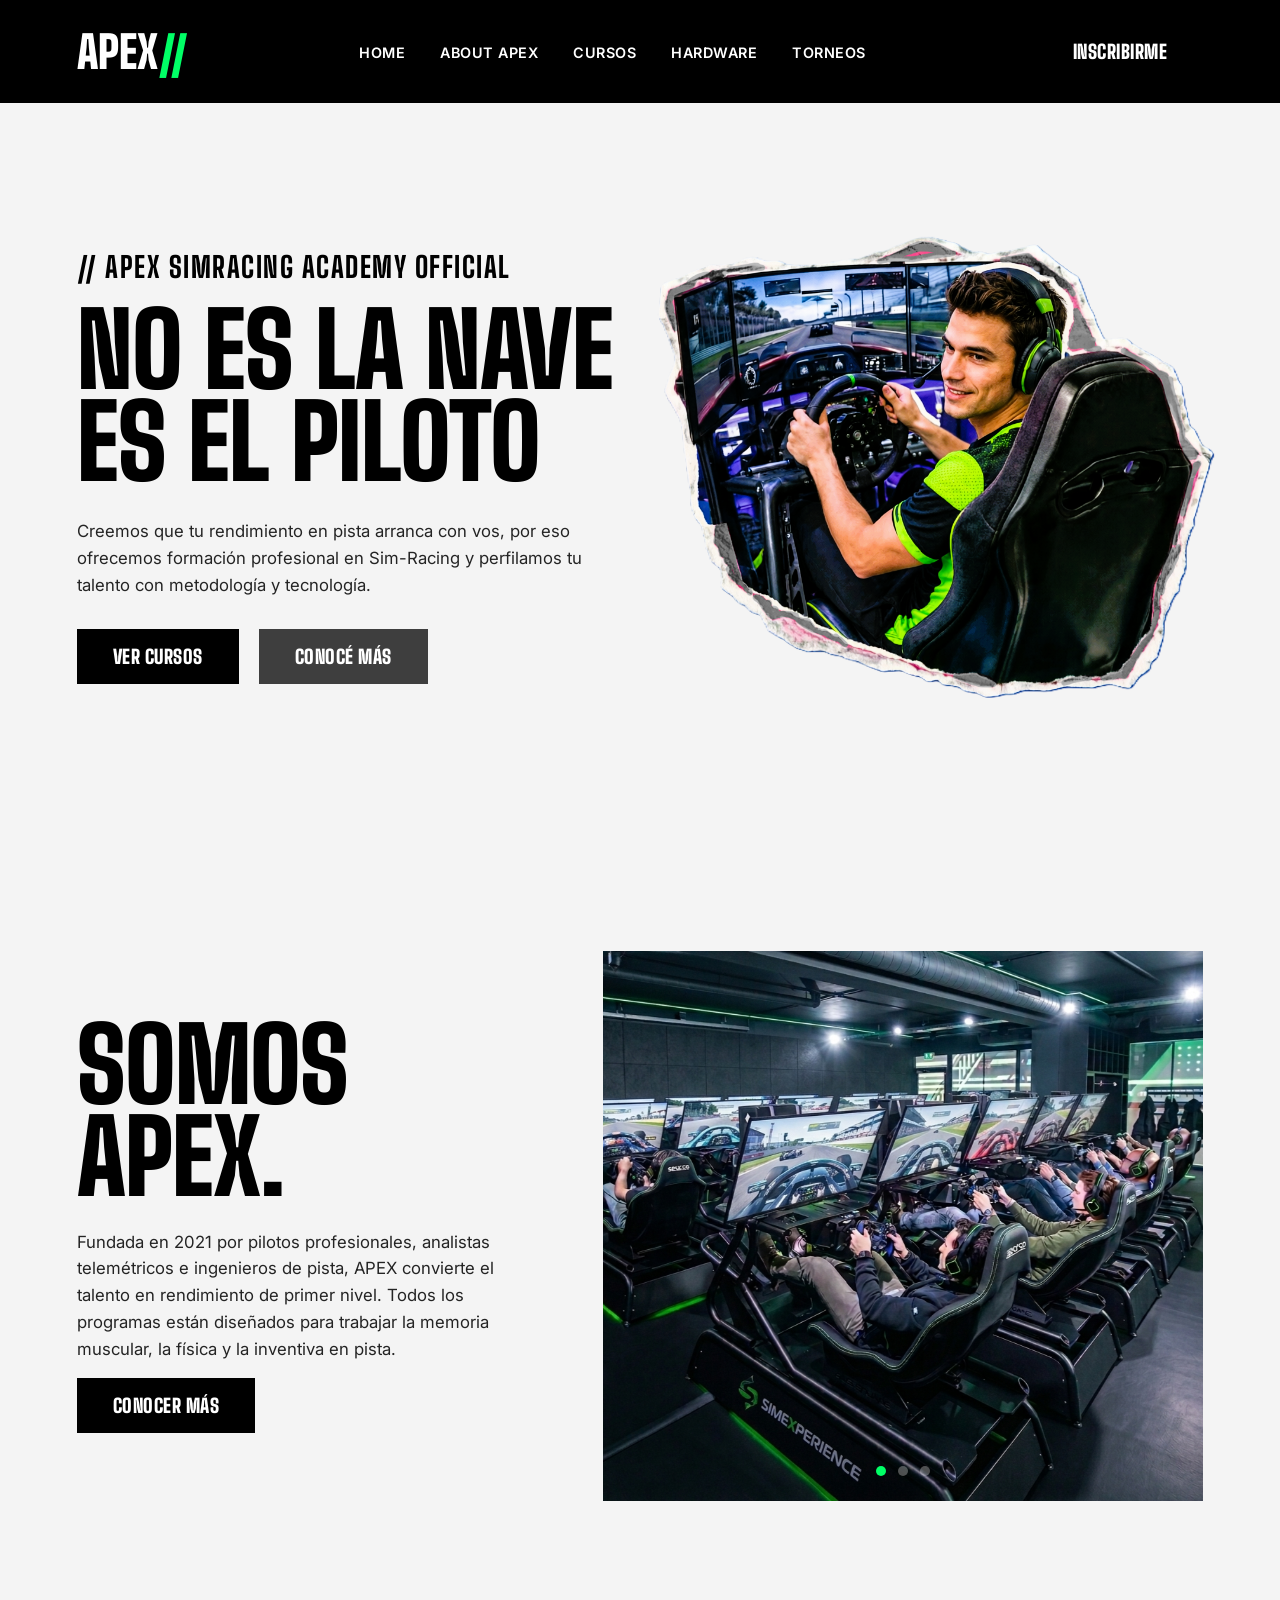
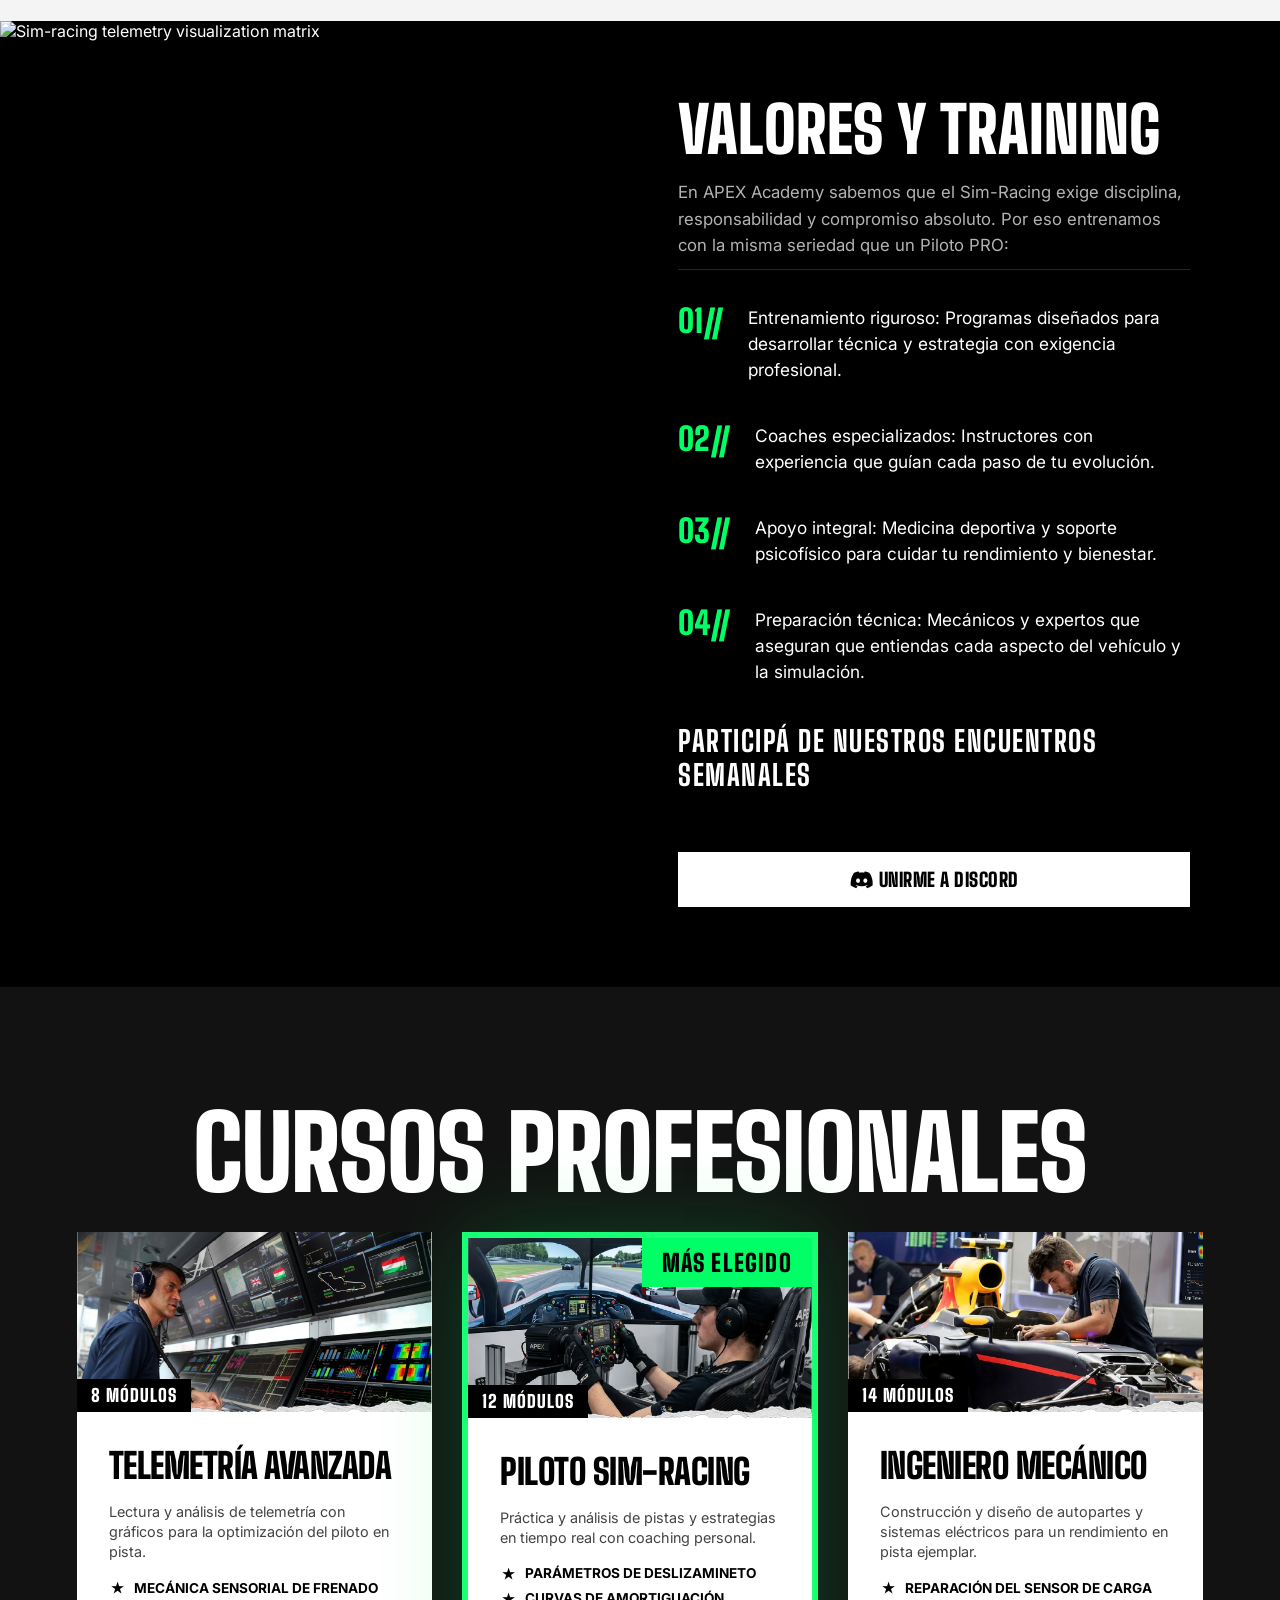
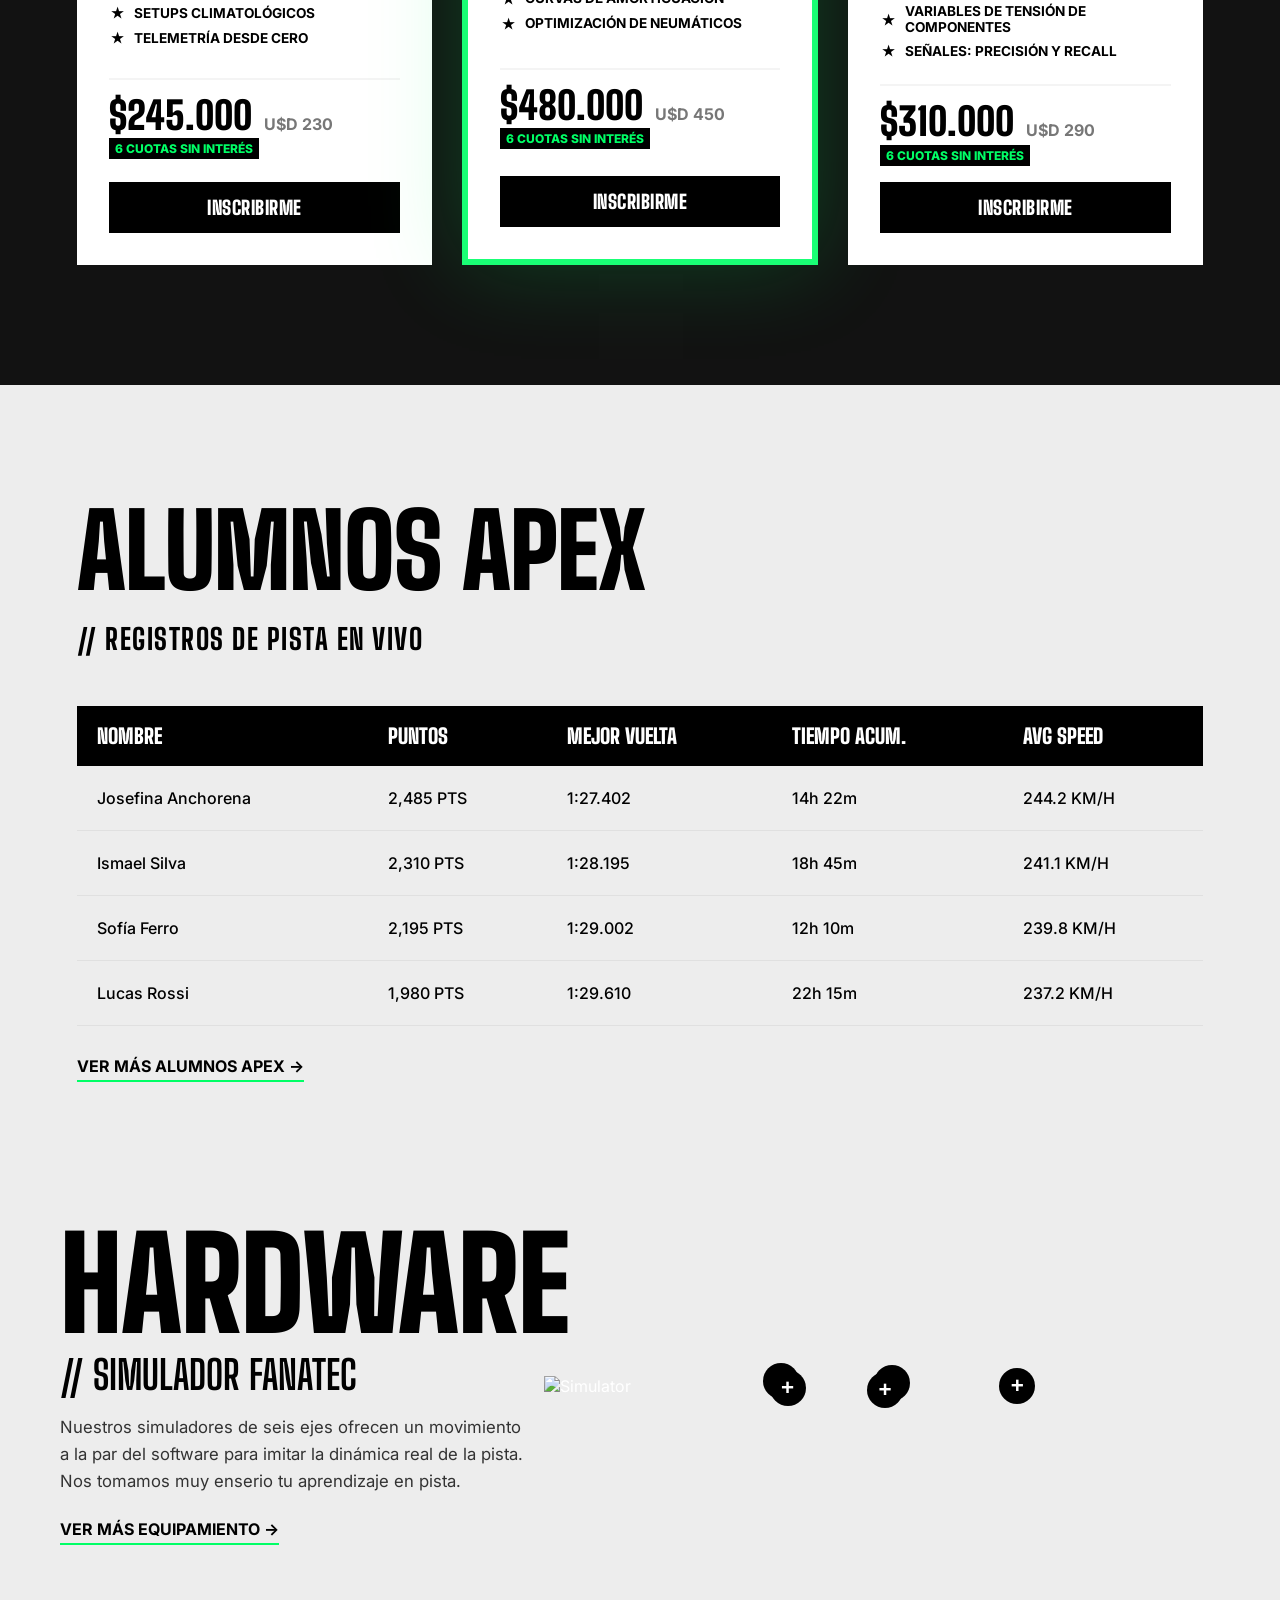
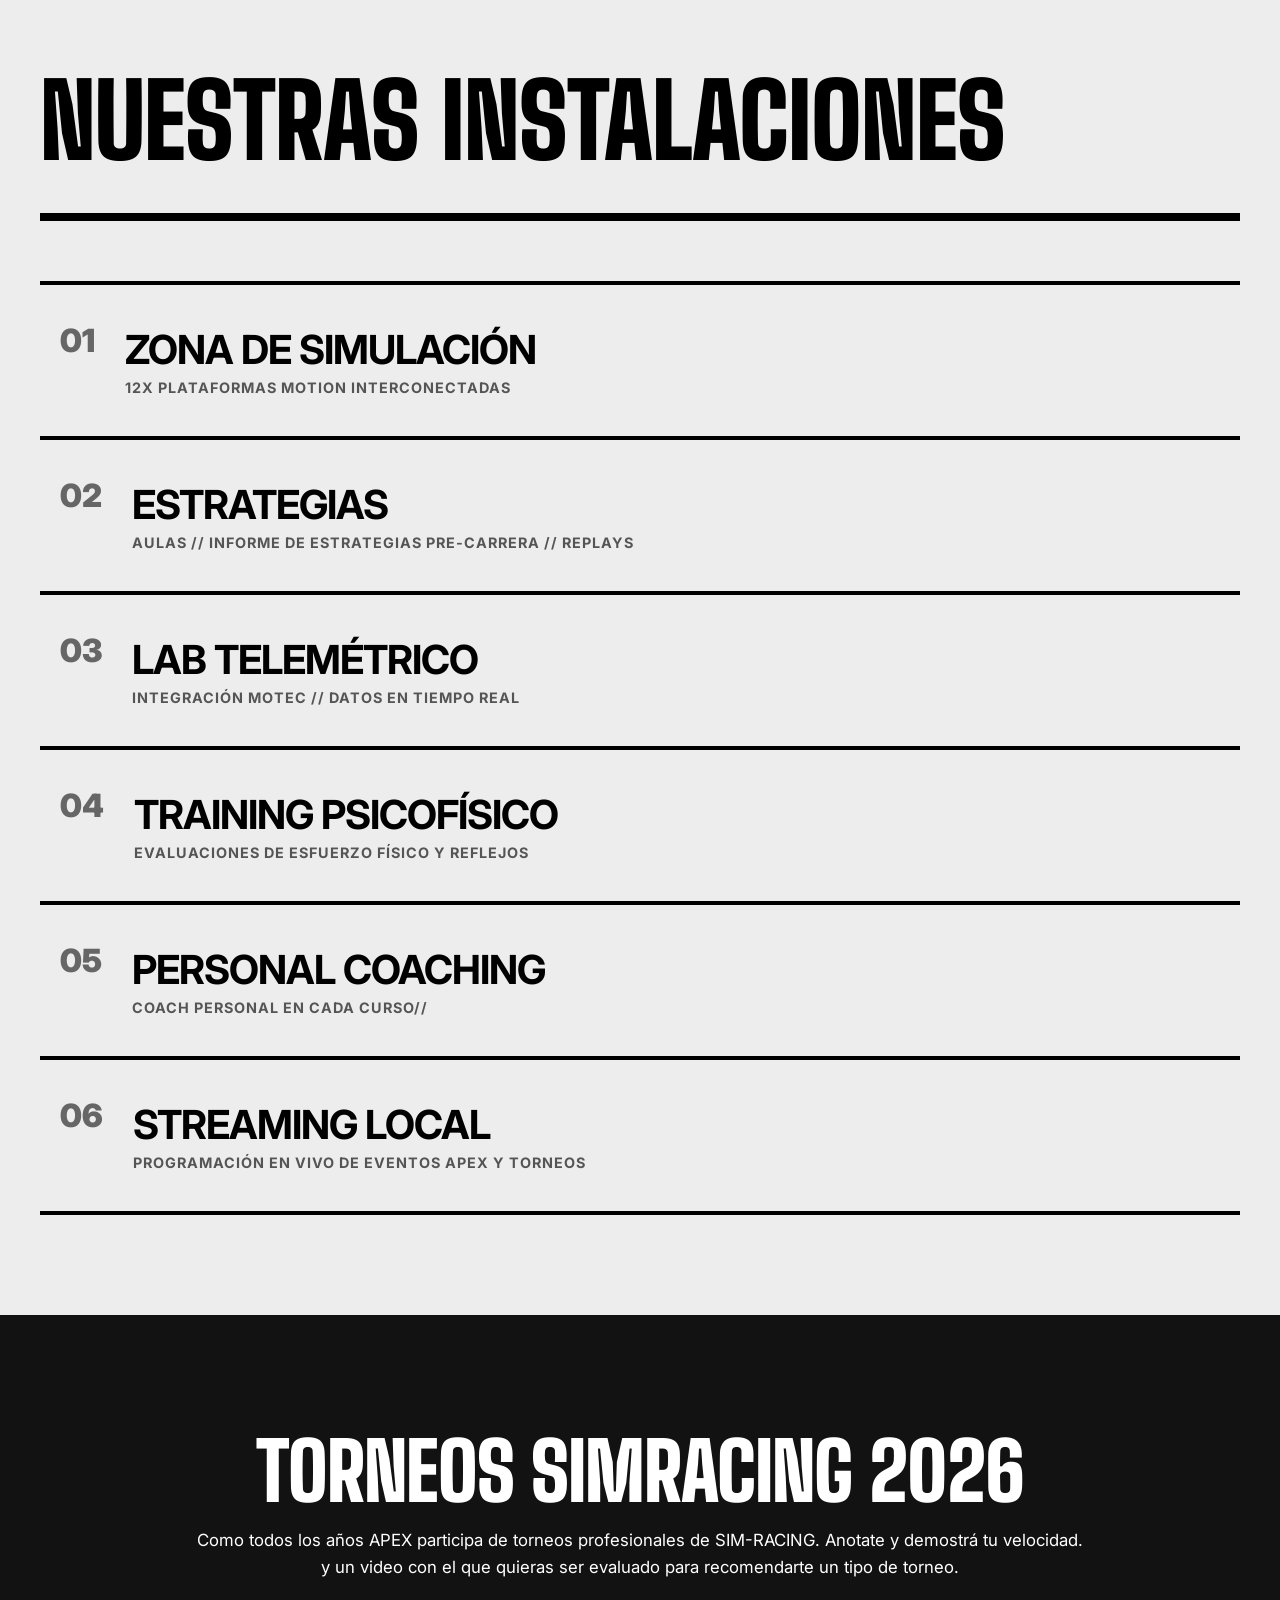
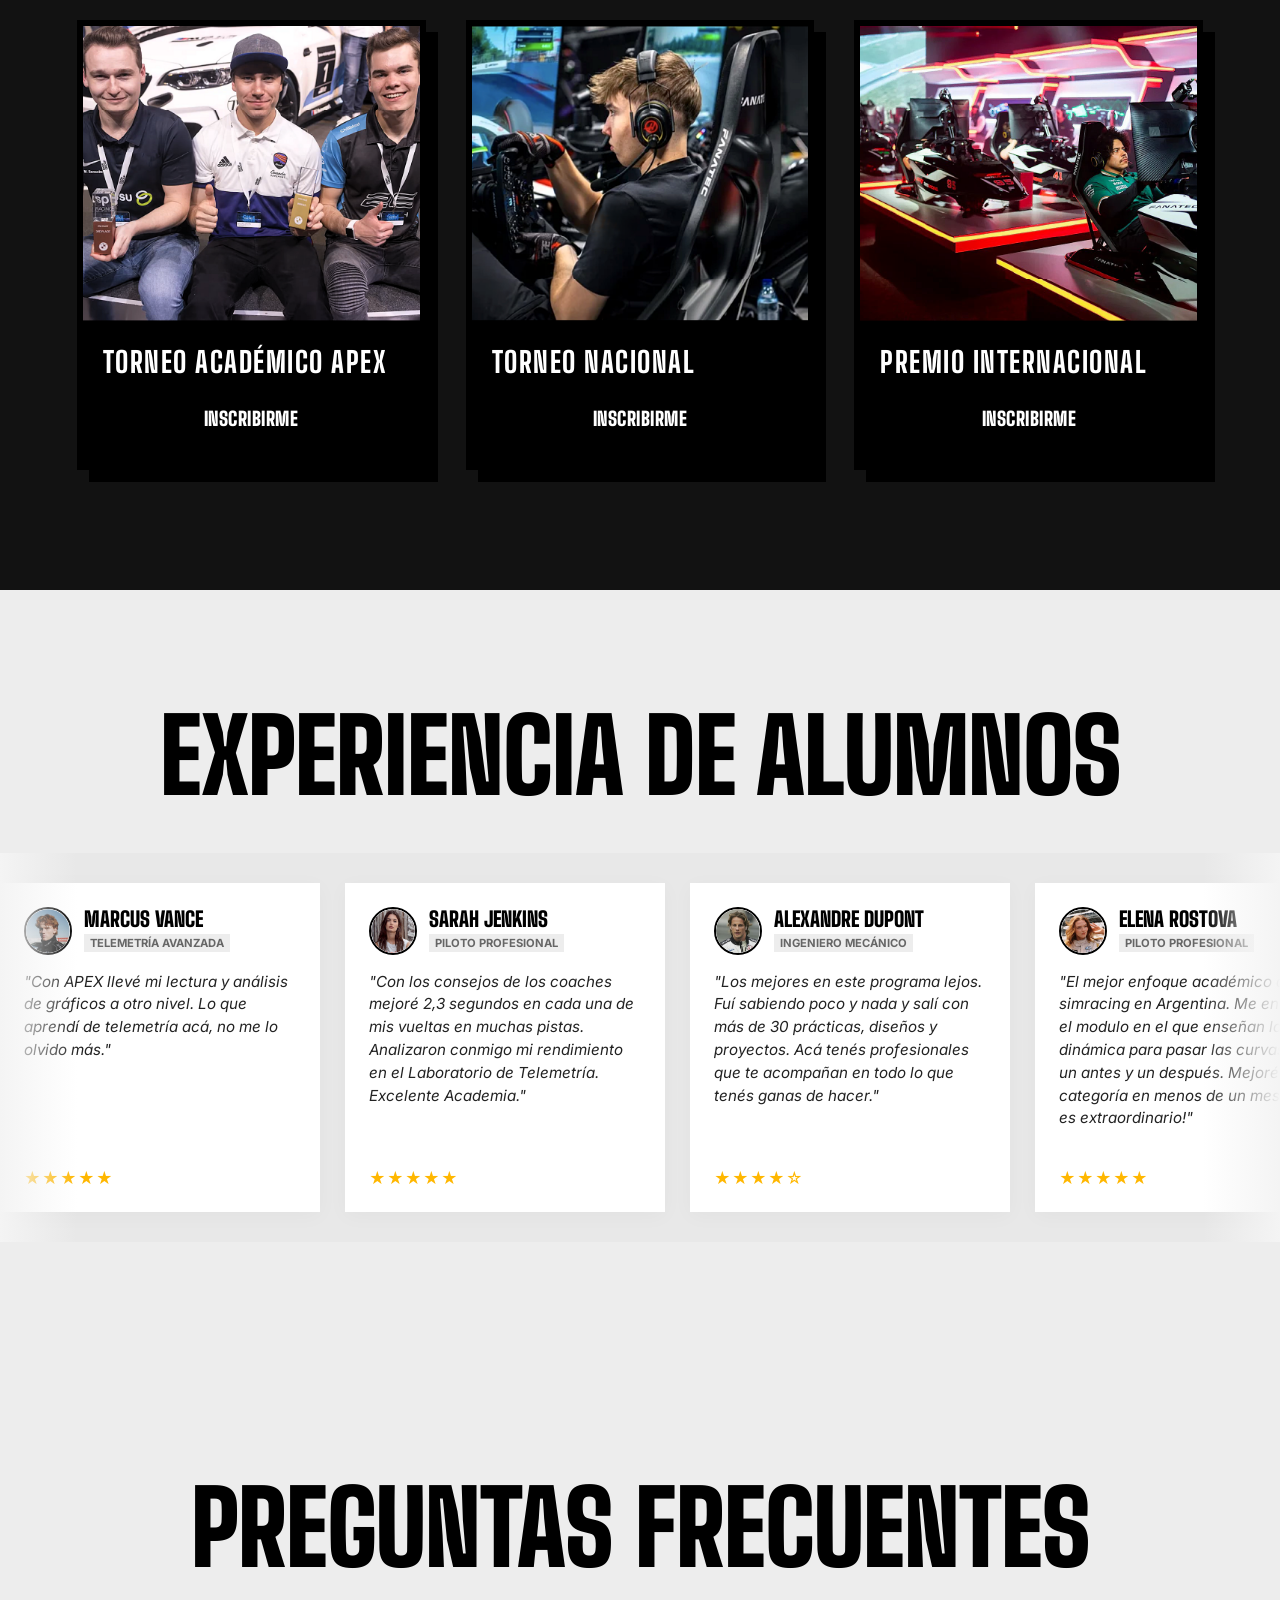
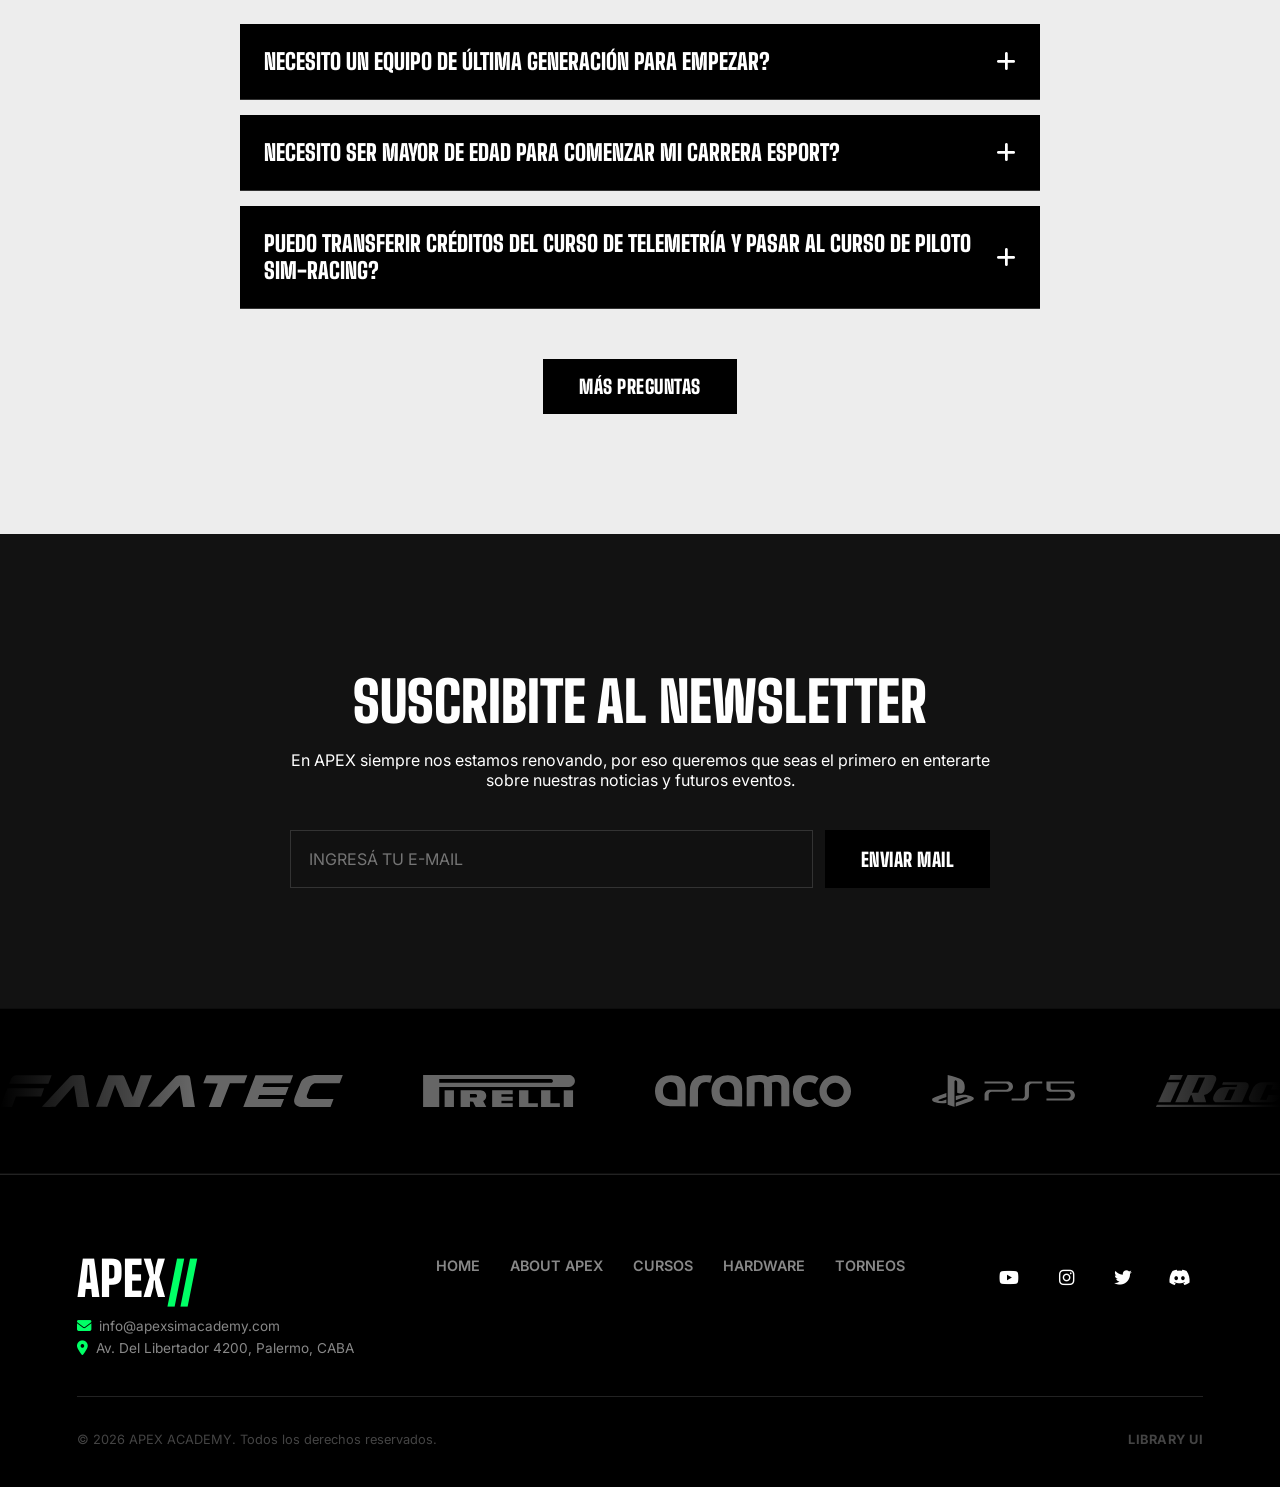
==== commit 770a2c53: "Update index.html" ====
--- a/index.html
+++ b/index.html
@@ -37,7 +37,7 @@
                 </div>
             </div>
             <div class="hero-image-wrapper">
-                <img src="assets/heroimg.png" alt="Simulator Racing" class="clean-hero-img">
+                <img src="assets/heroimggg.png" alt="Simulator Racing" class="clean-hero-img">
             </div>
         </div>
     </header>
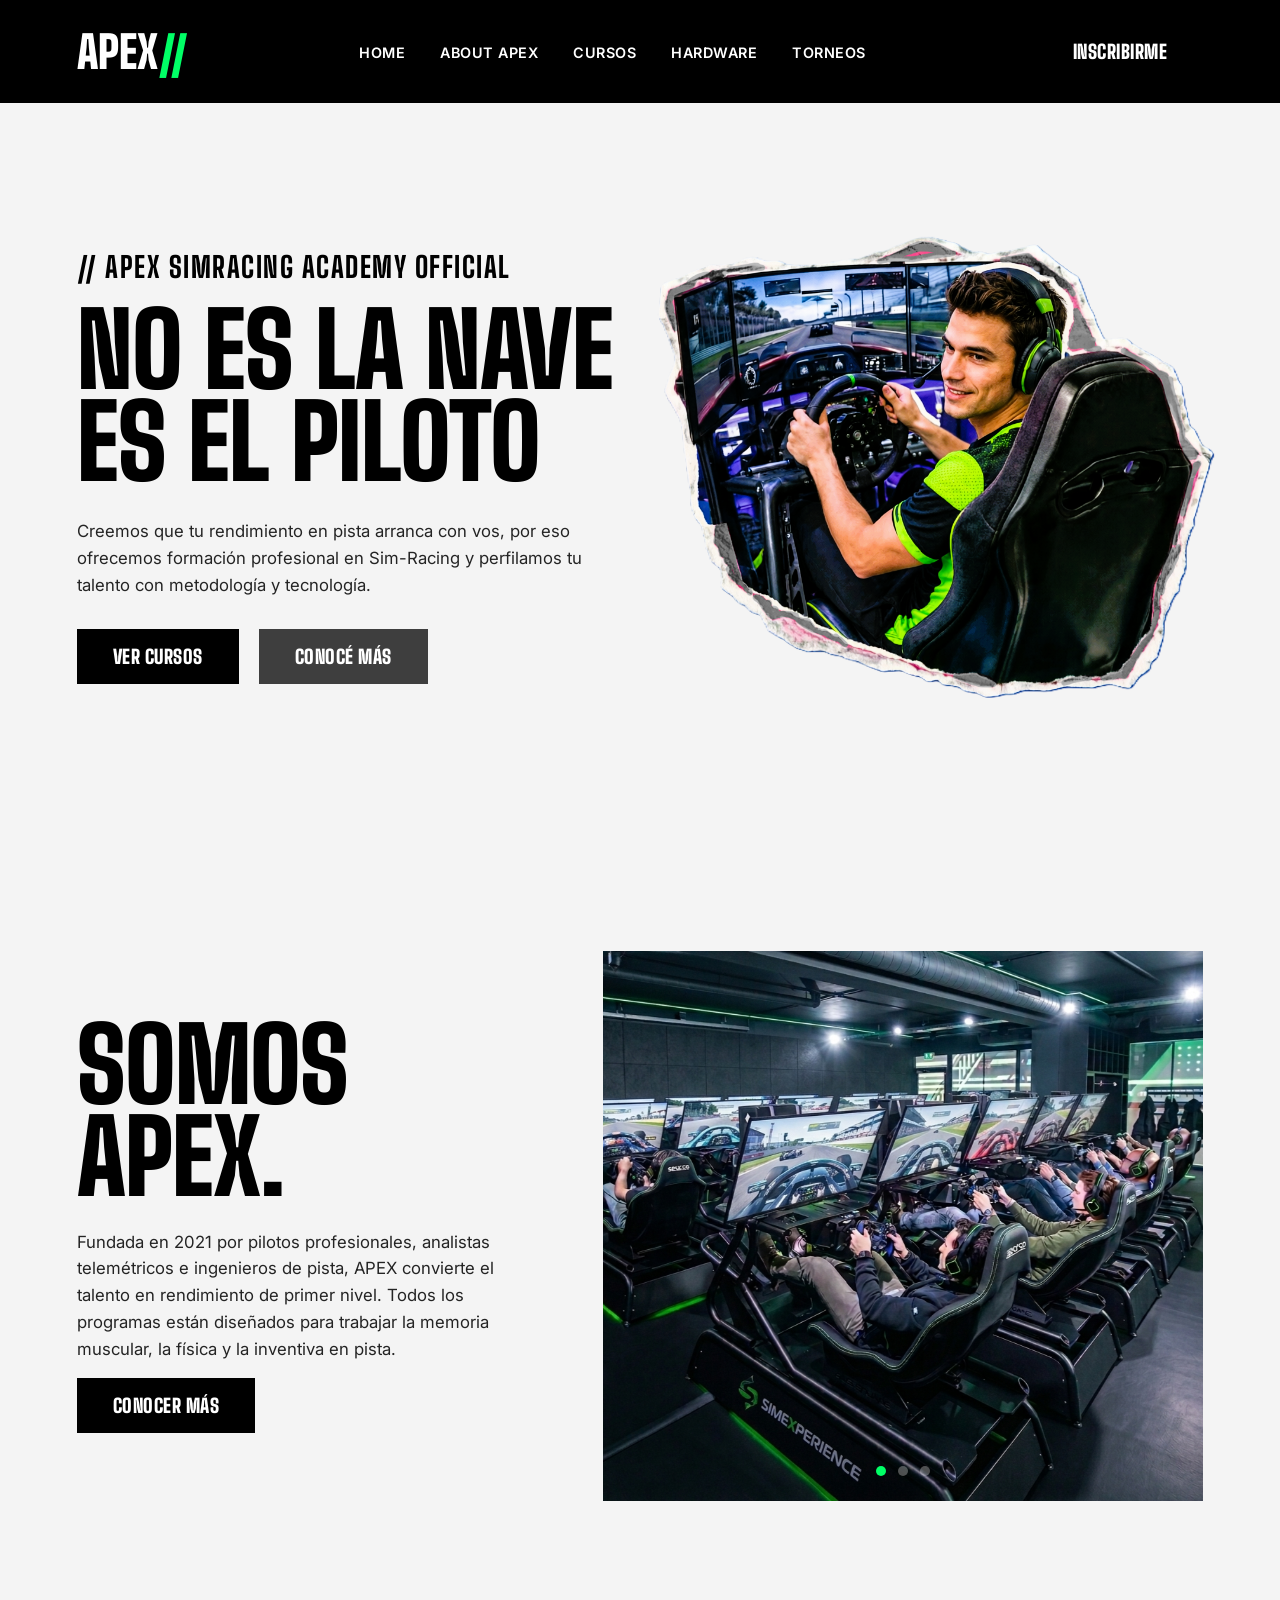
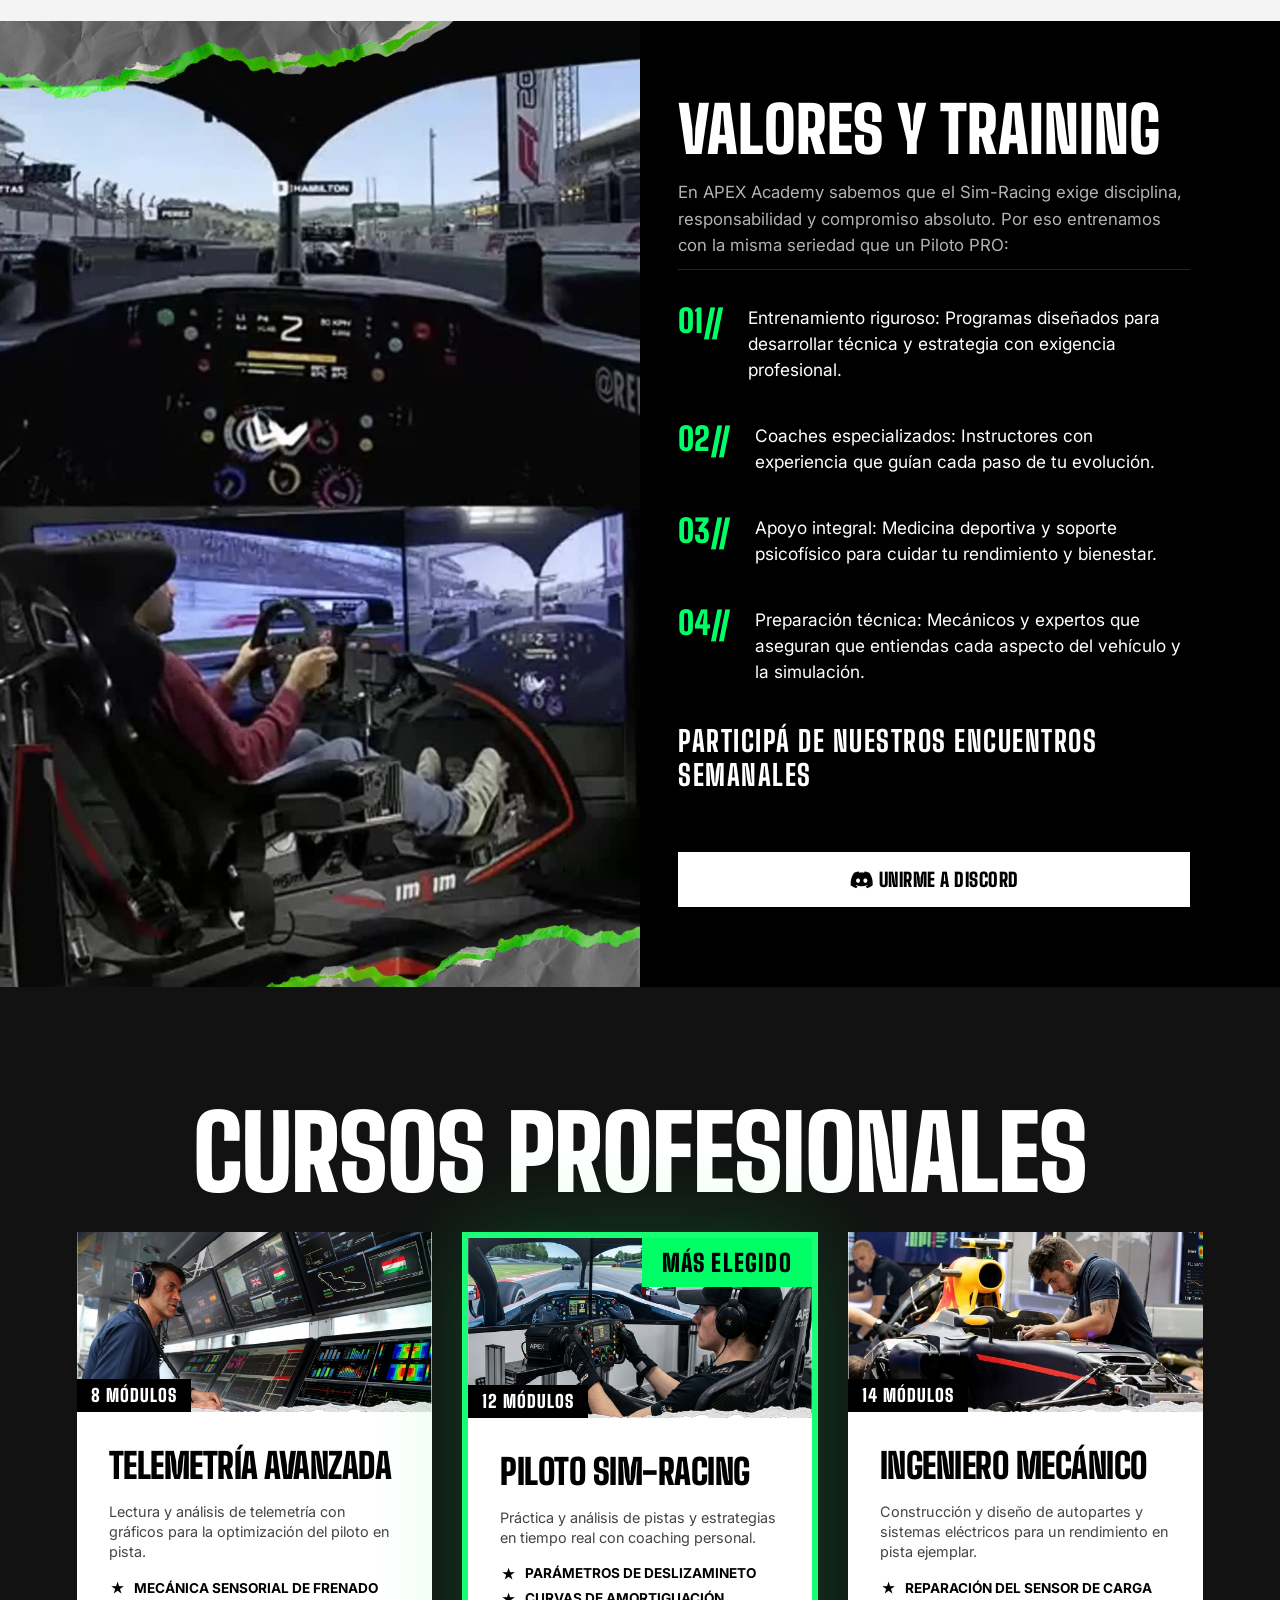
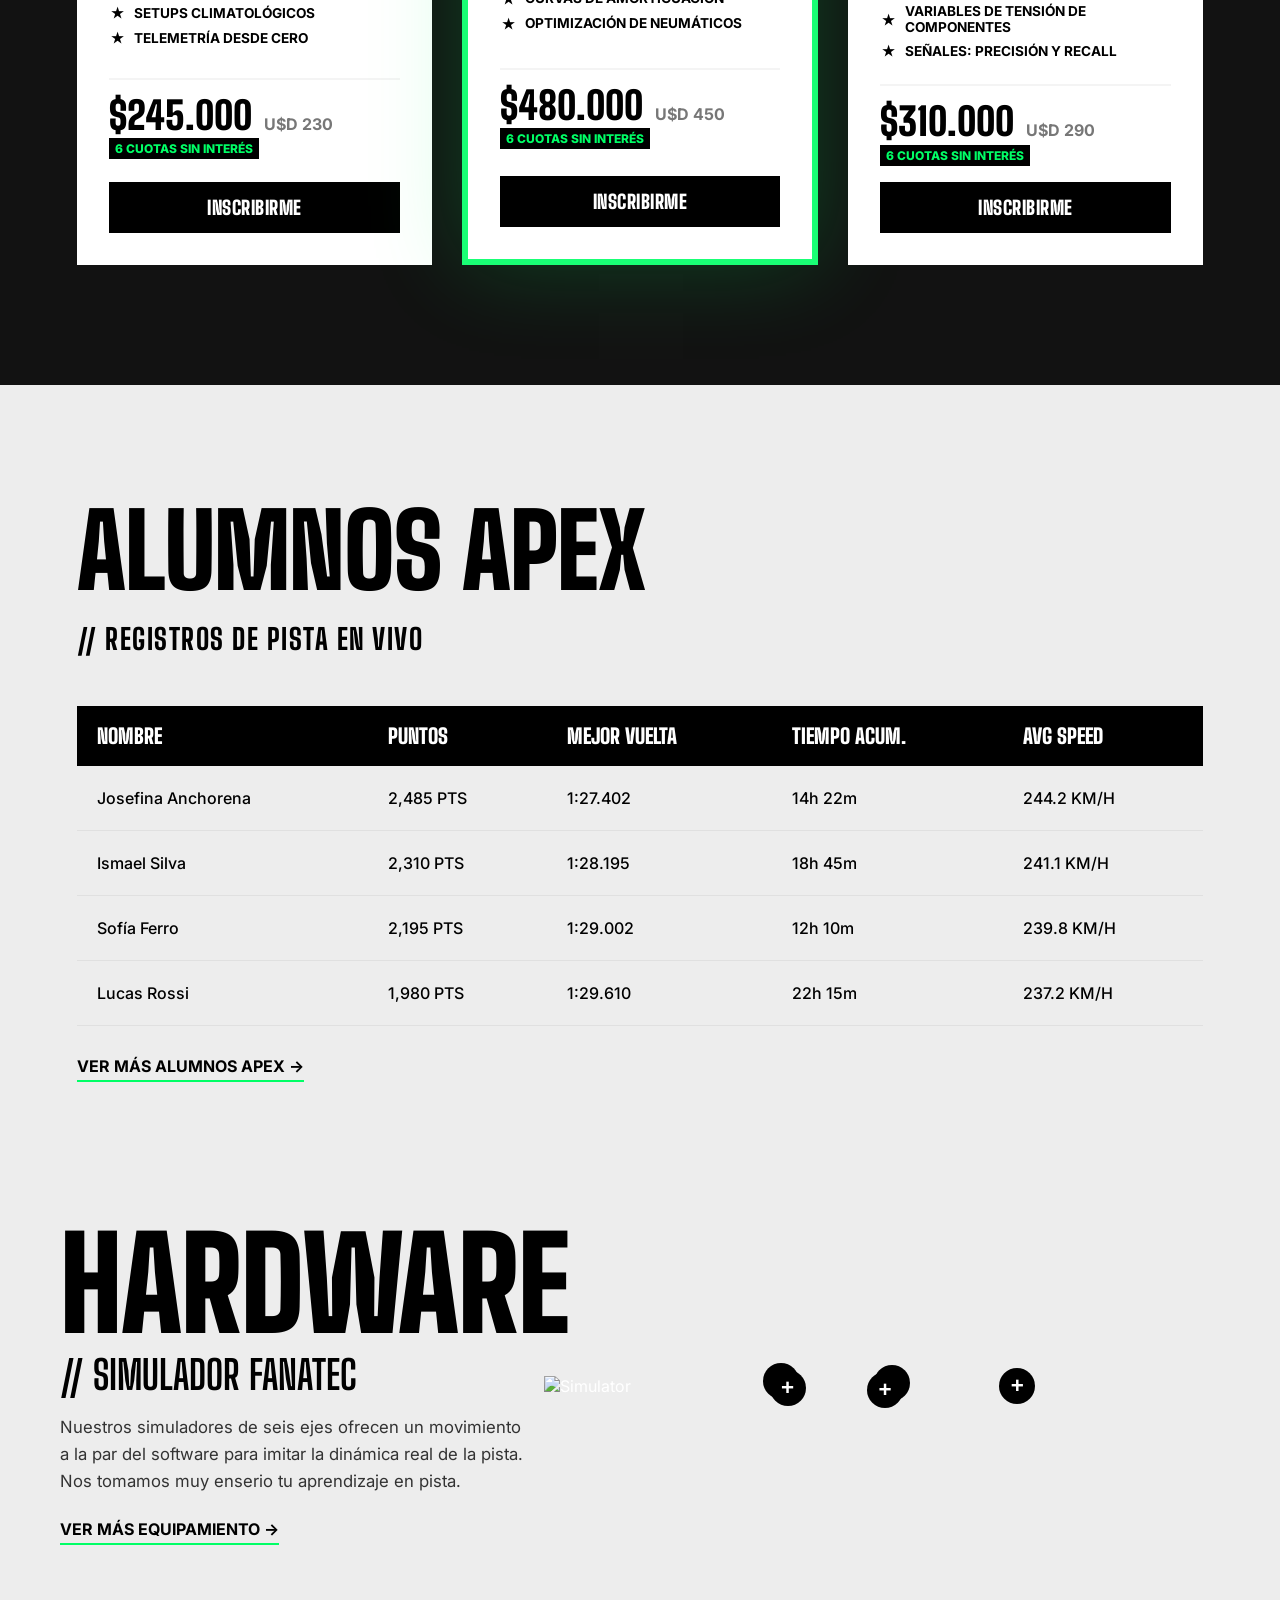
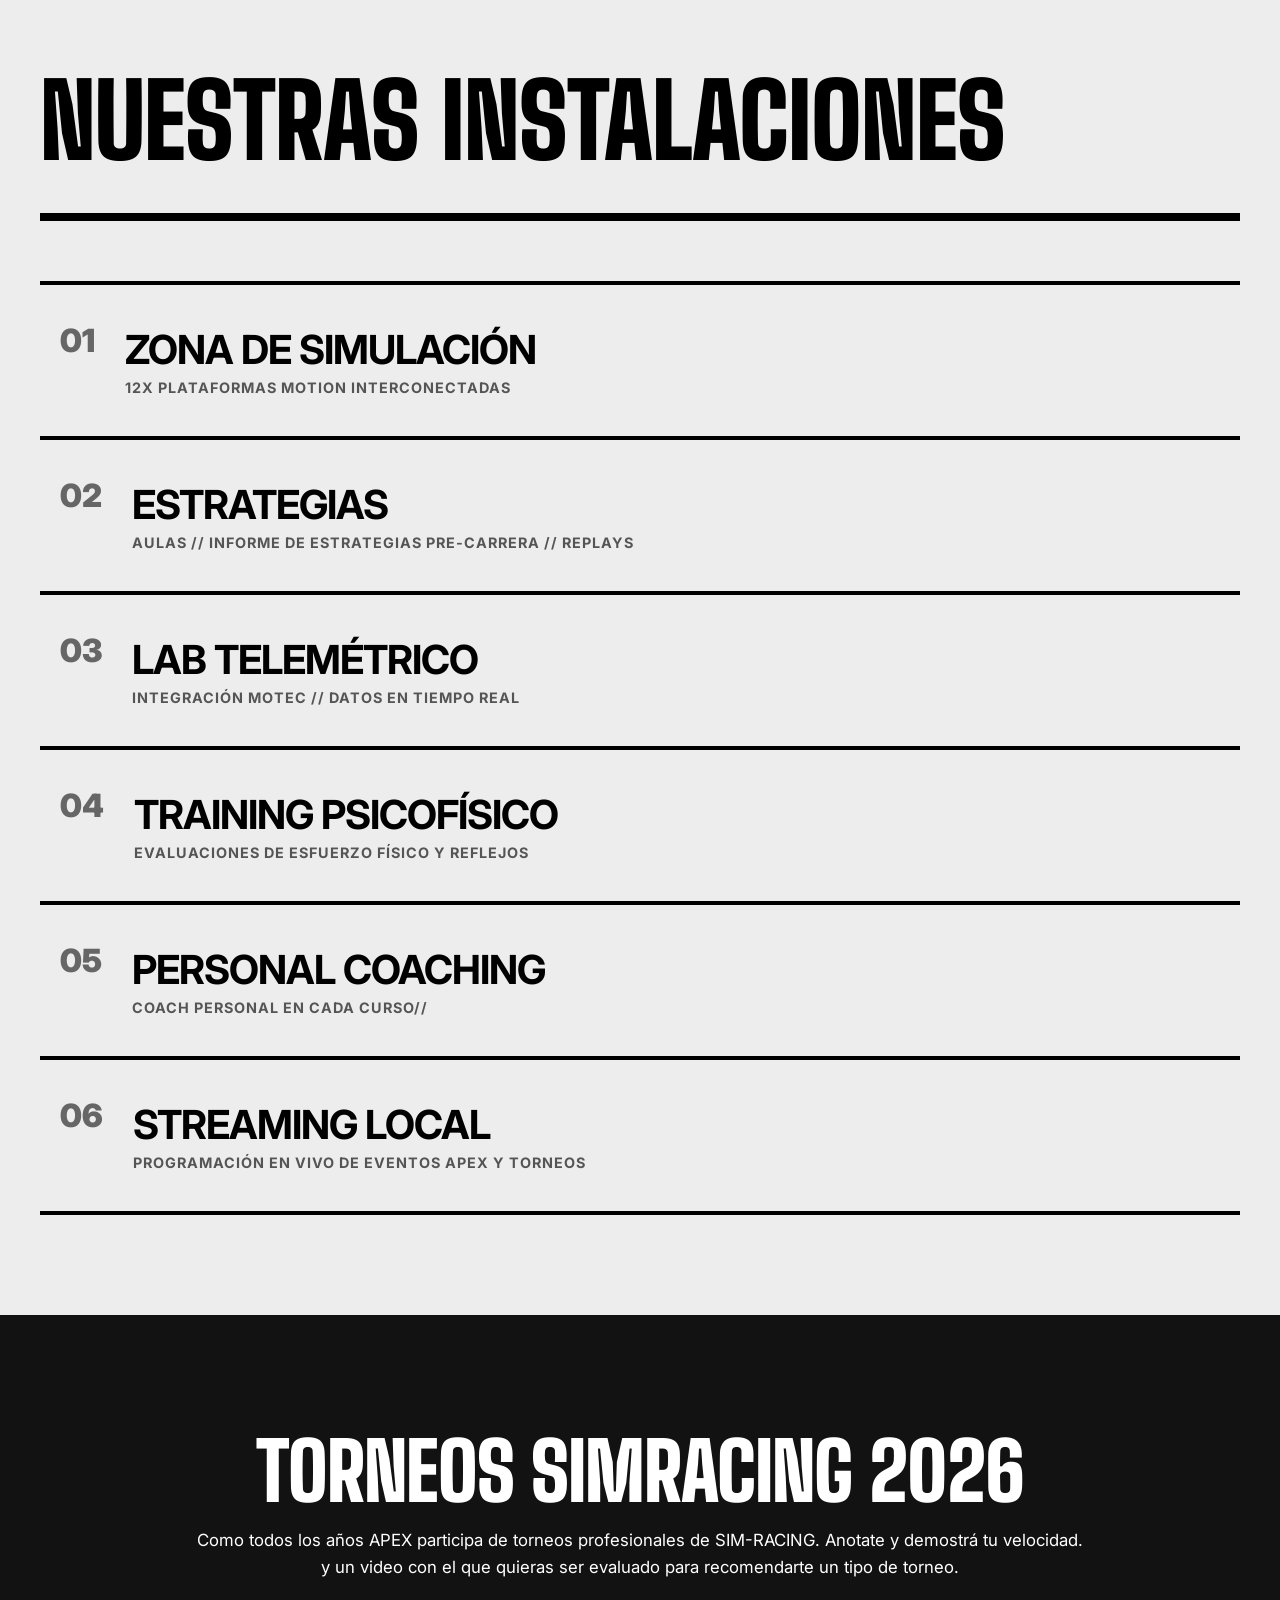
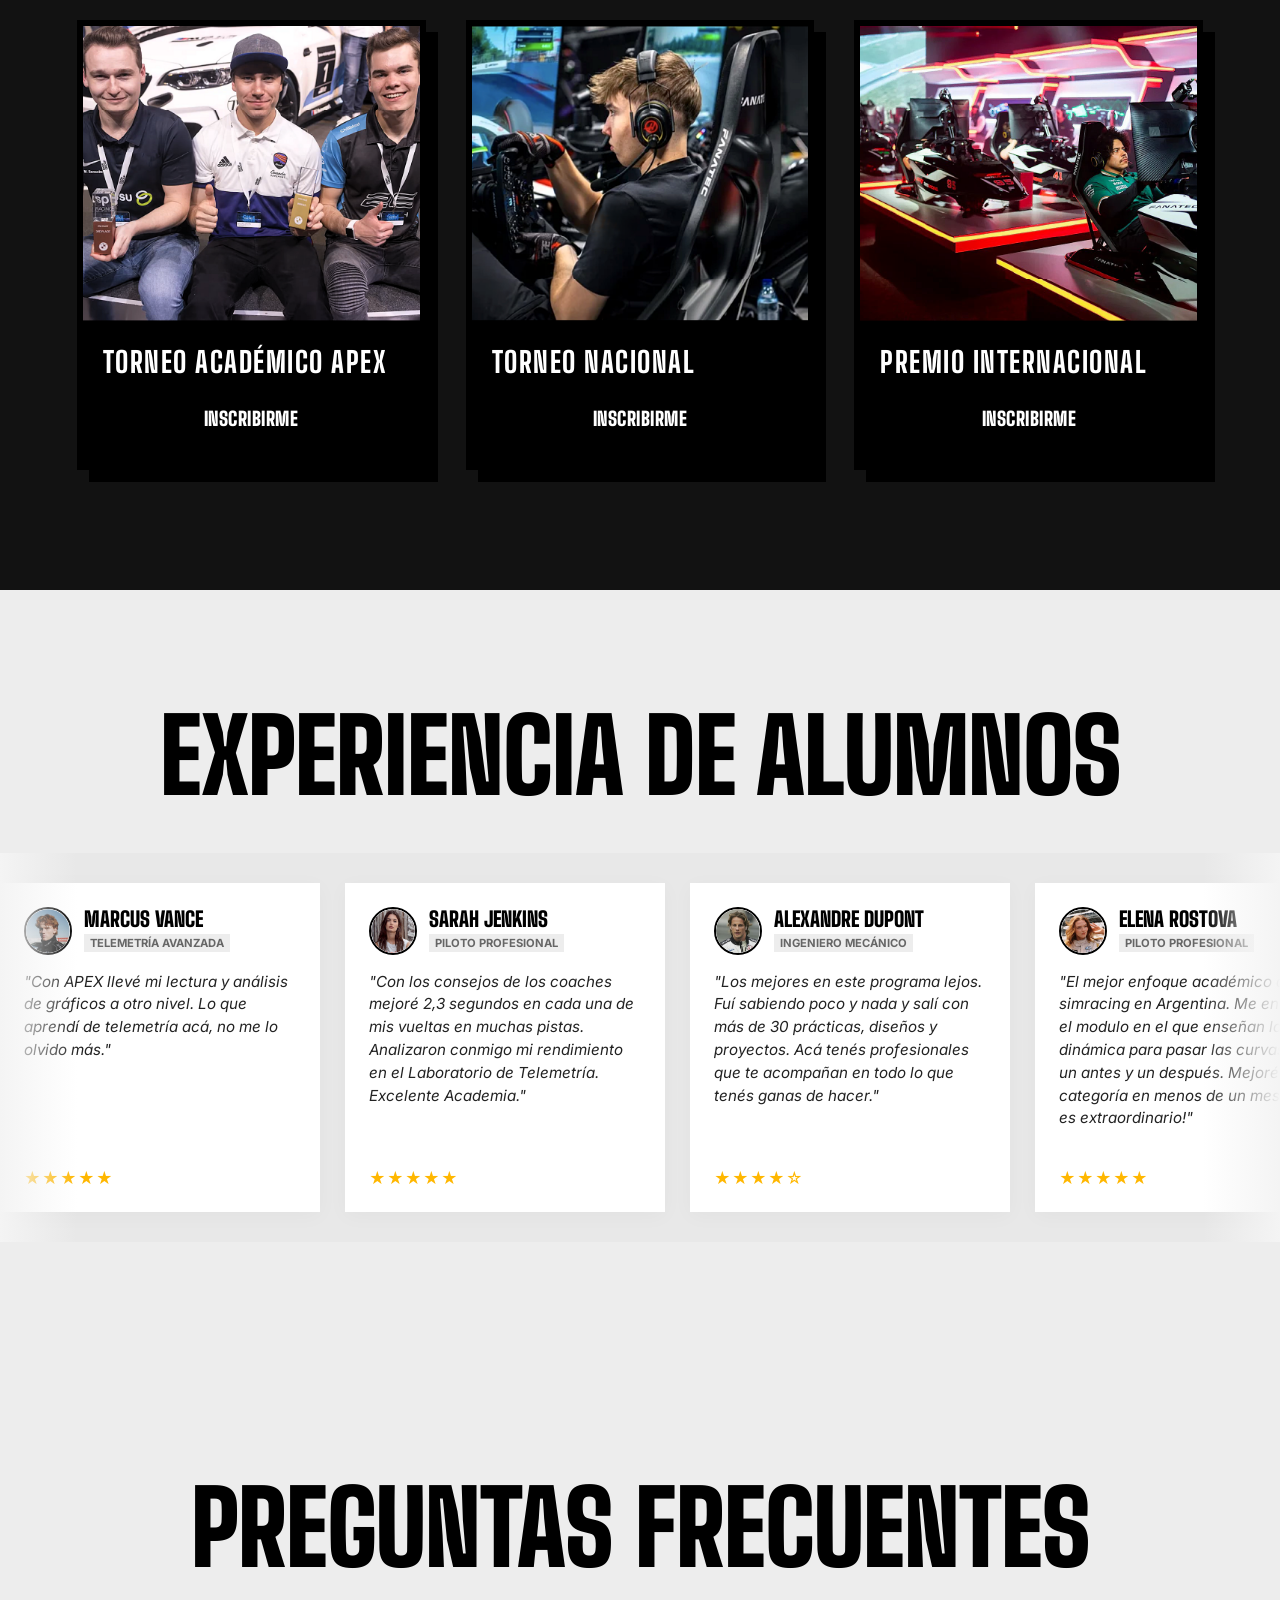
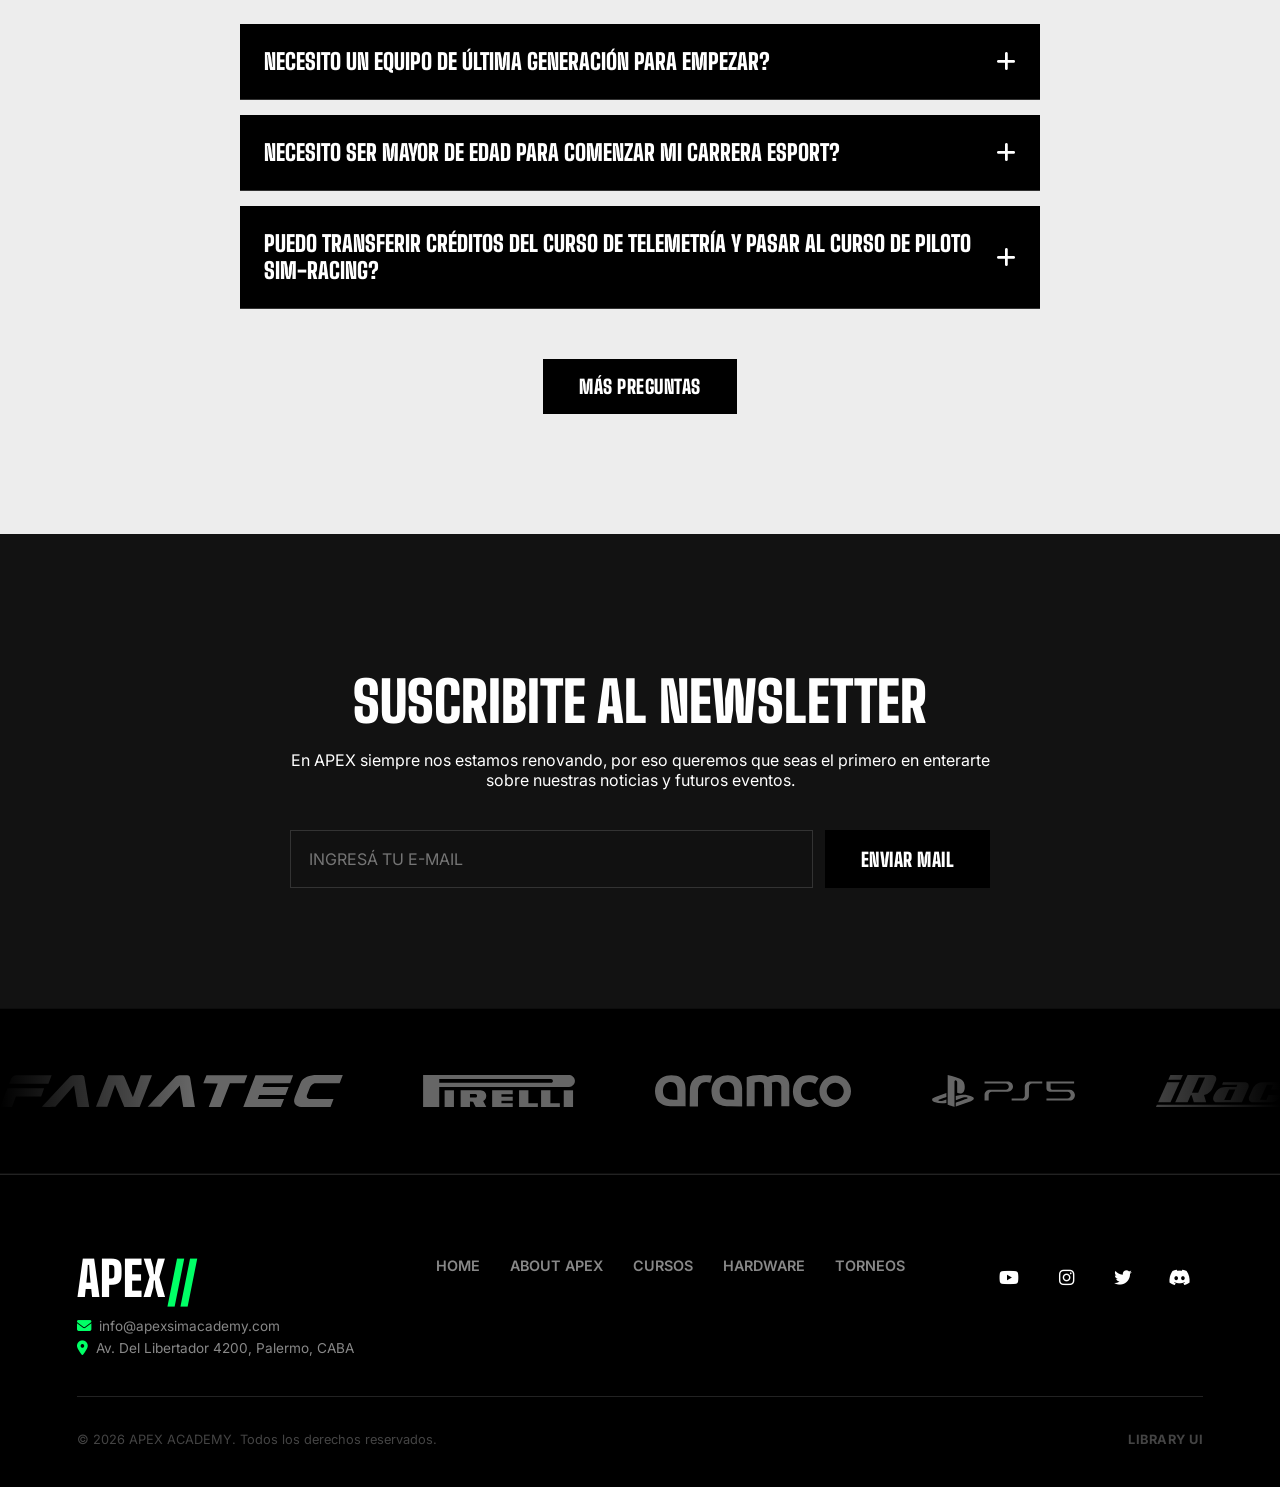
==== commit f55bac8f: "Update index.html" ====
--- a/index.html
+++ b/index.html
@@ -68,7 +68,7 @@
        <section class="section values-section scroll-reveal">
     <div class="values-split-grid">
         <div class="values-image-wrapper">
-    <img src="assets/video3.gif" alt="Sim-racing telemetry visualization matrix">
+    <img src="assets/imgcarrera1.png" alt="Sim-racing telemetry visualization matrix">
 	</div>
         
         <div class="values-content-wrapper">
